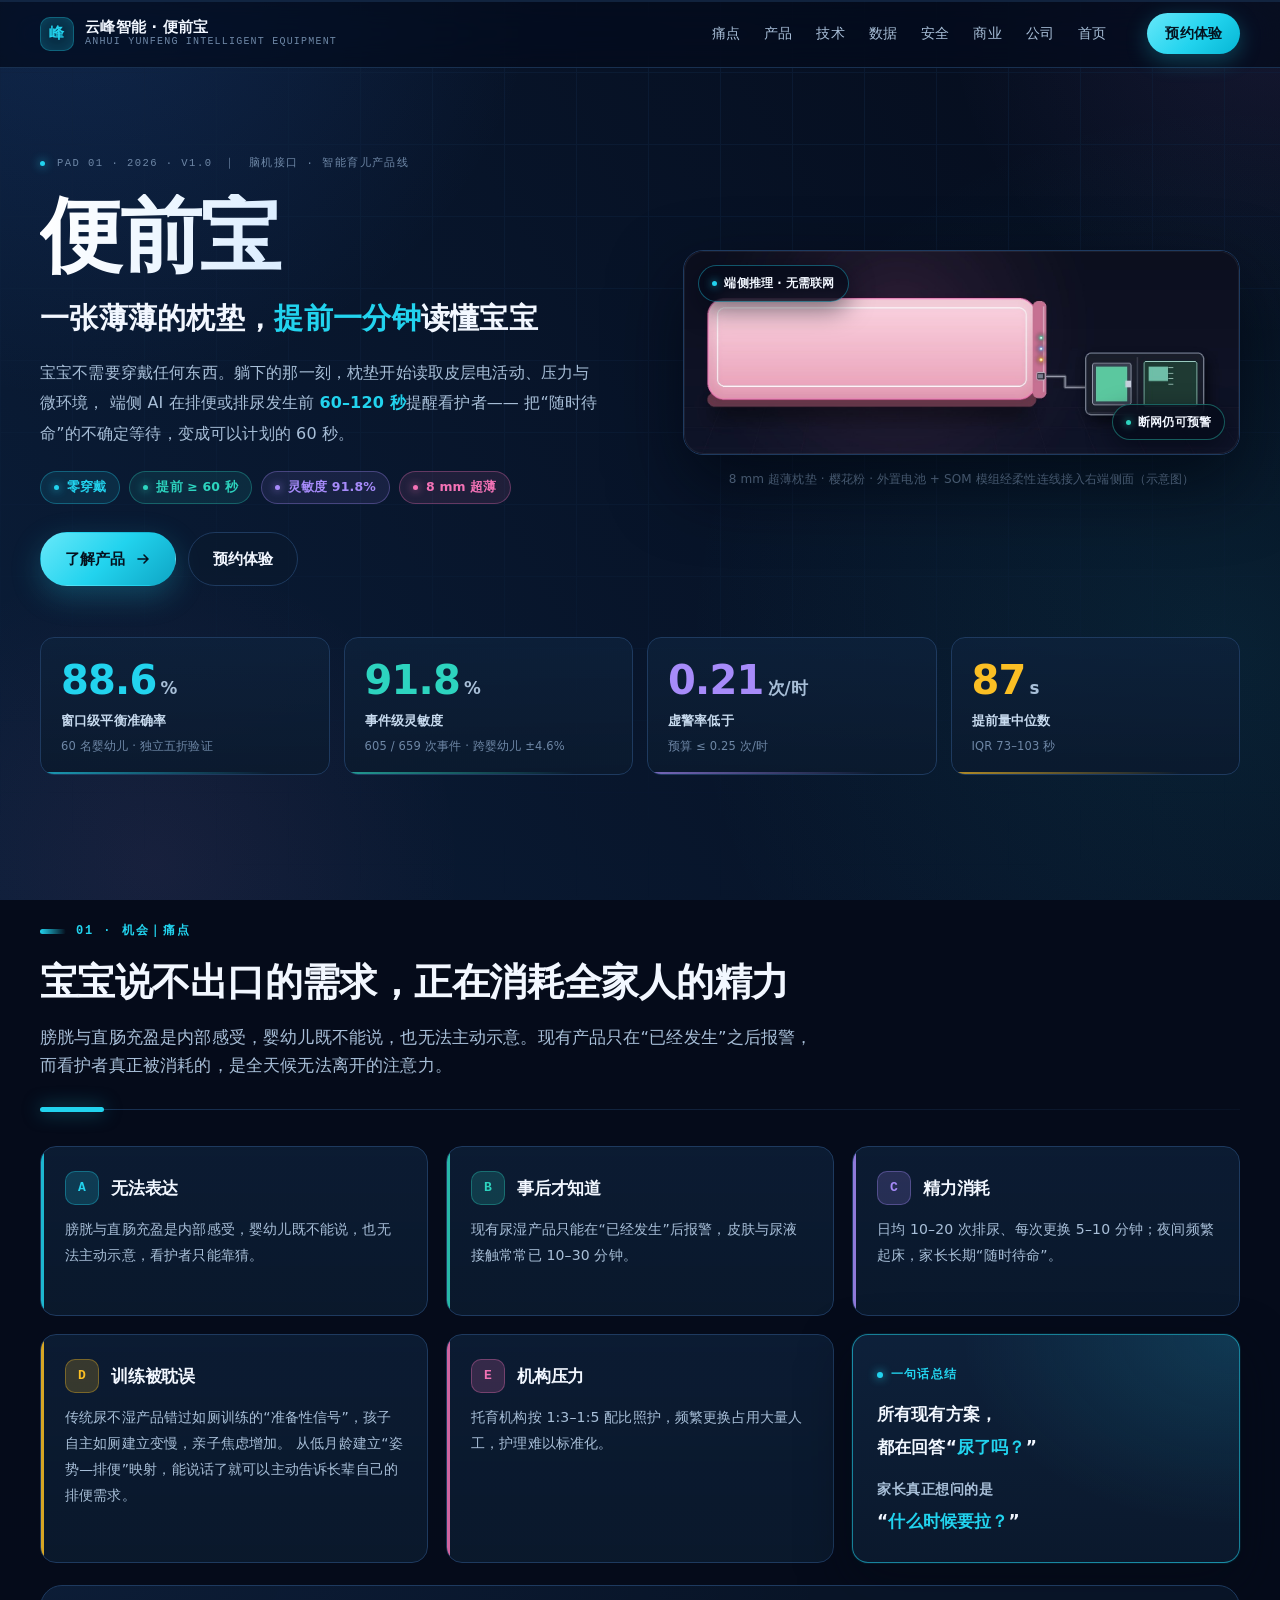
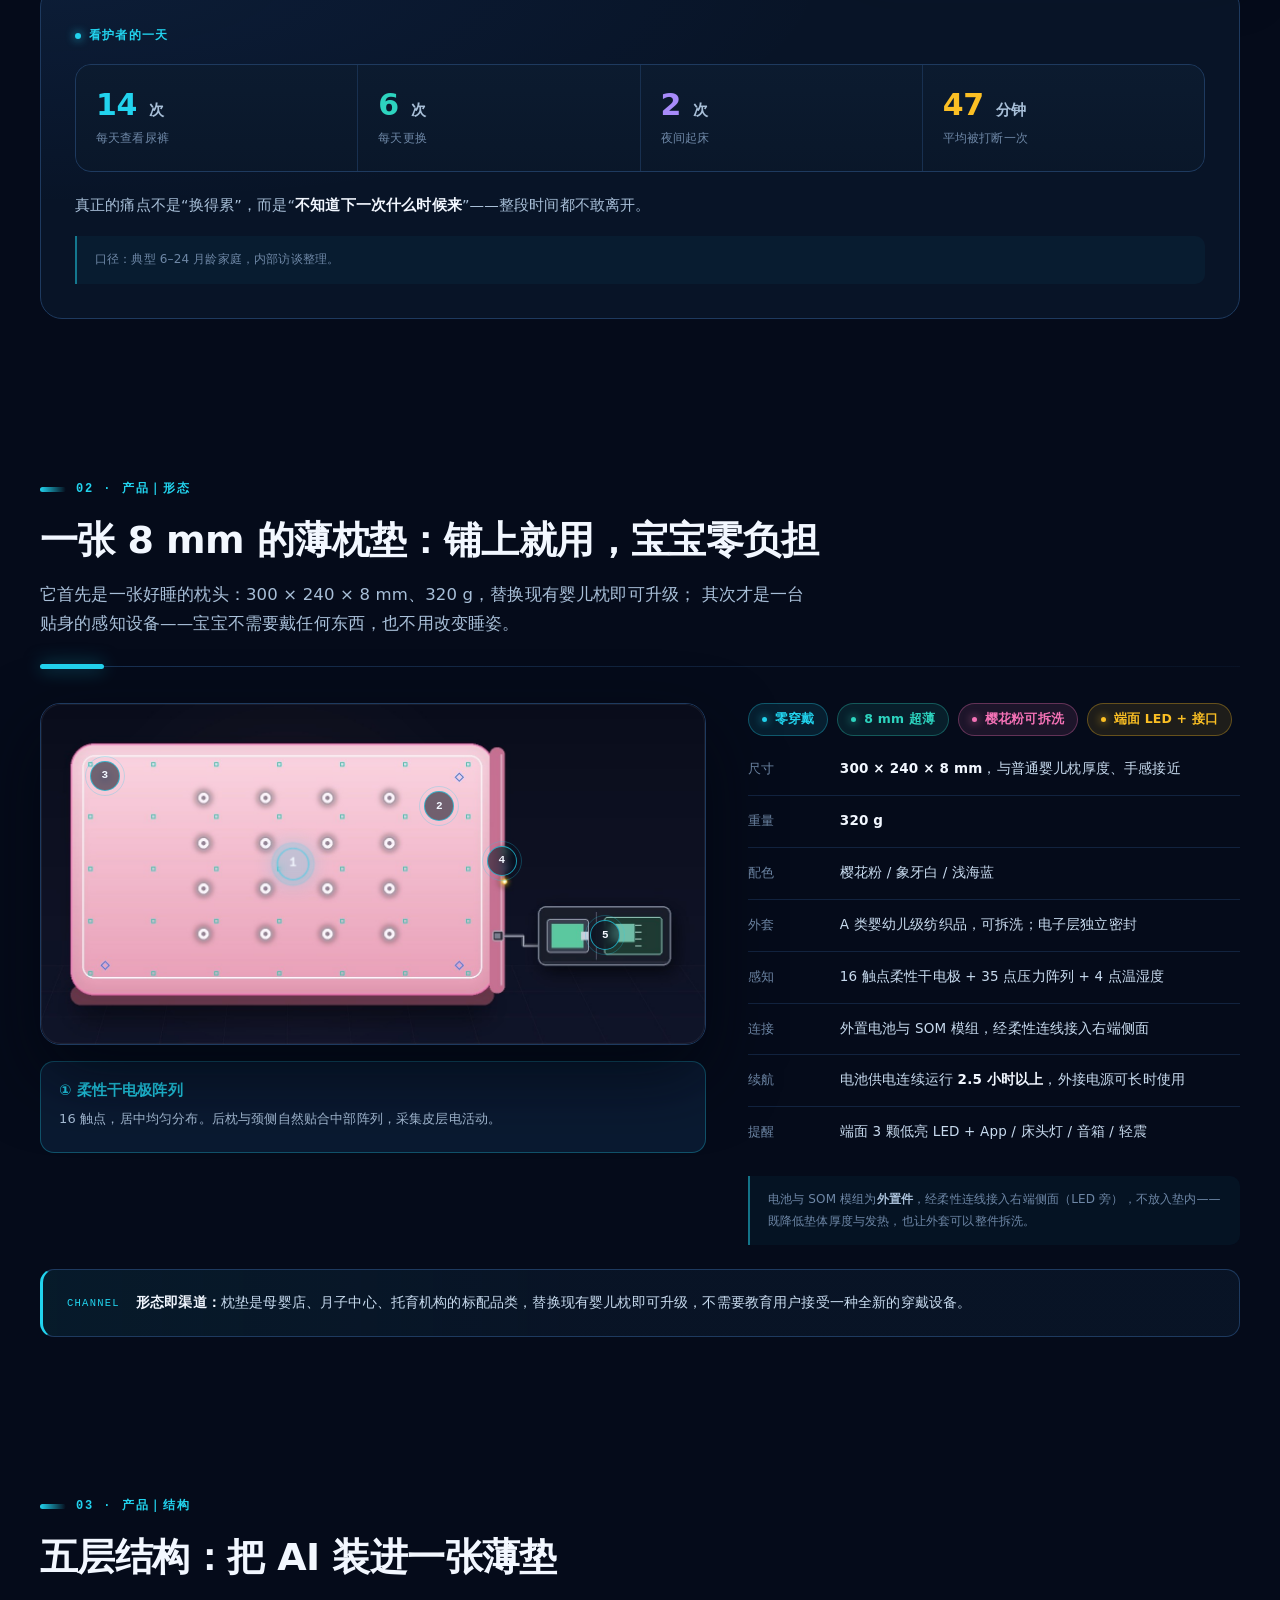
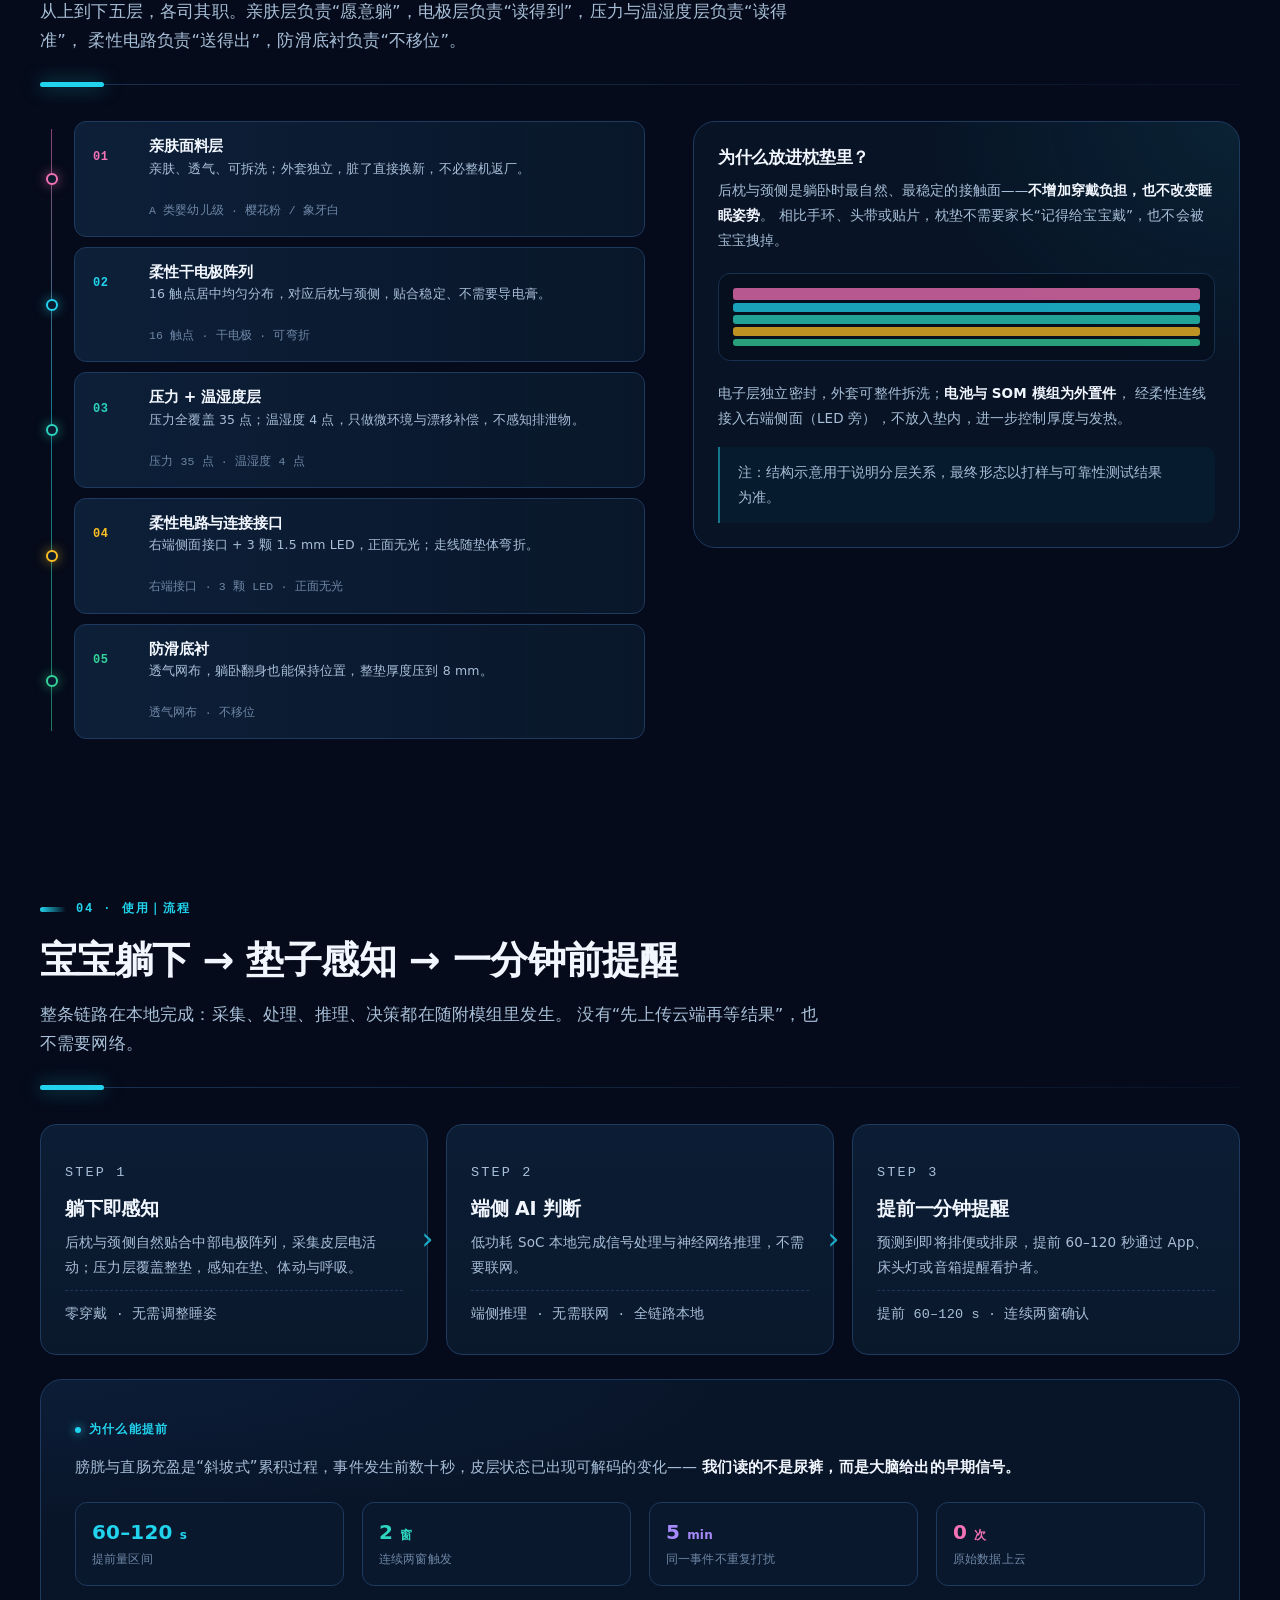
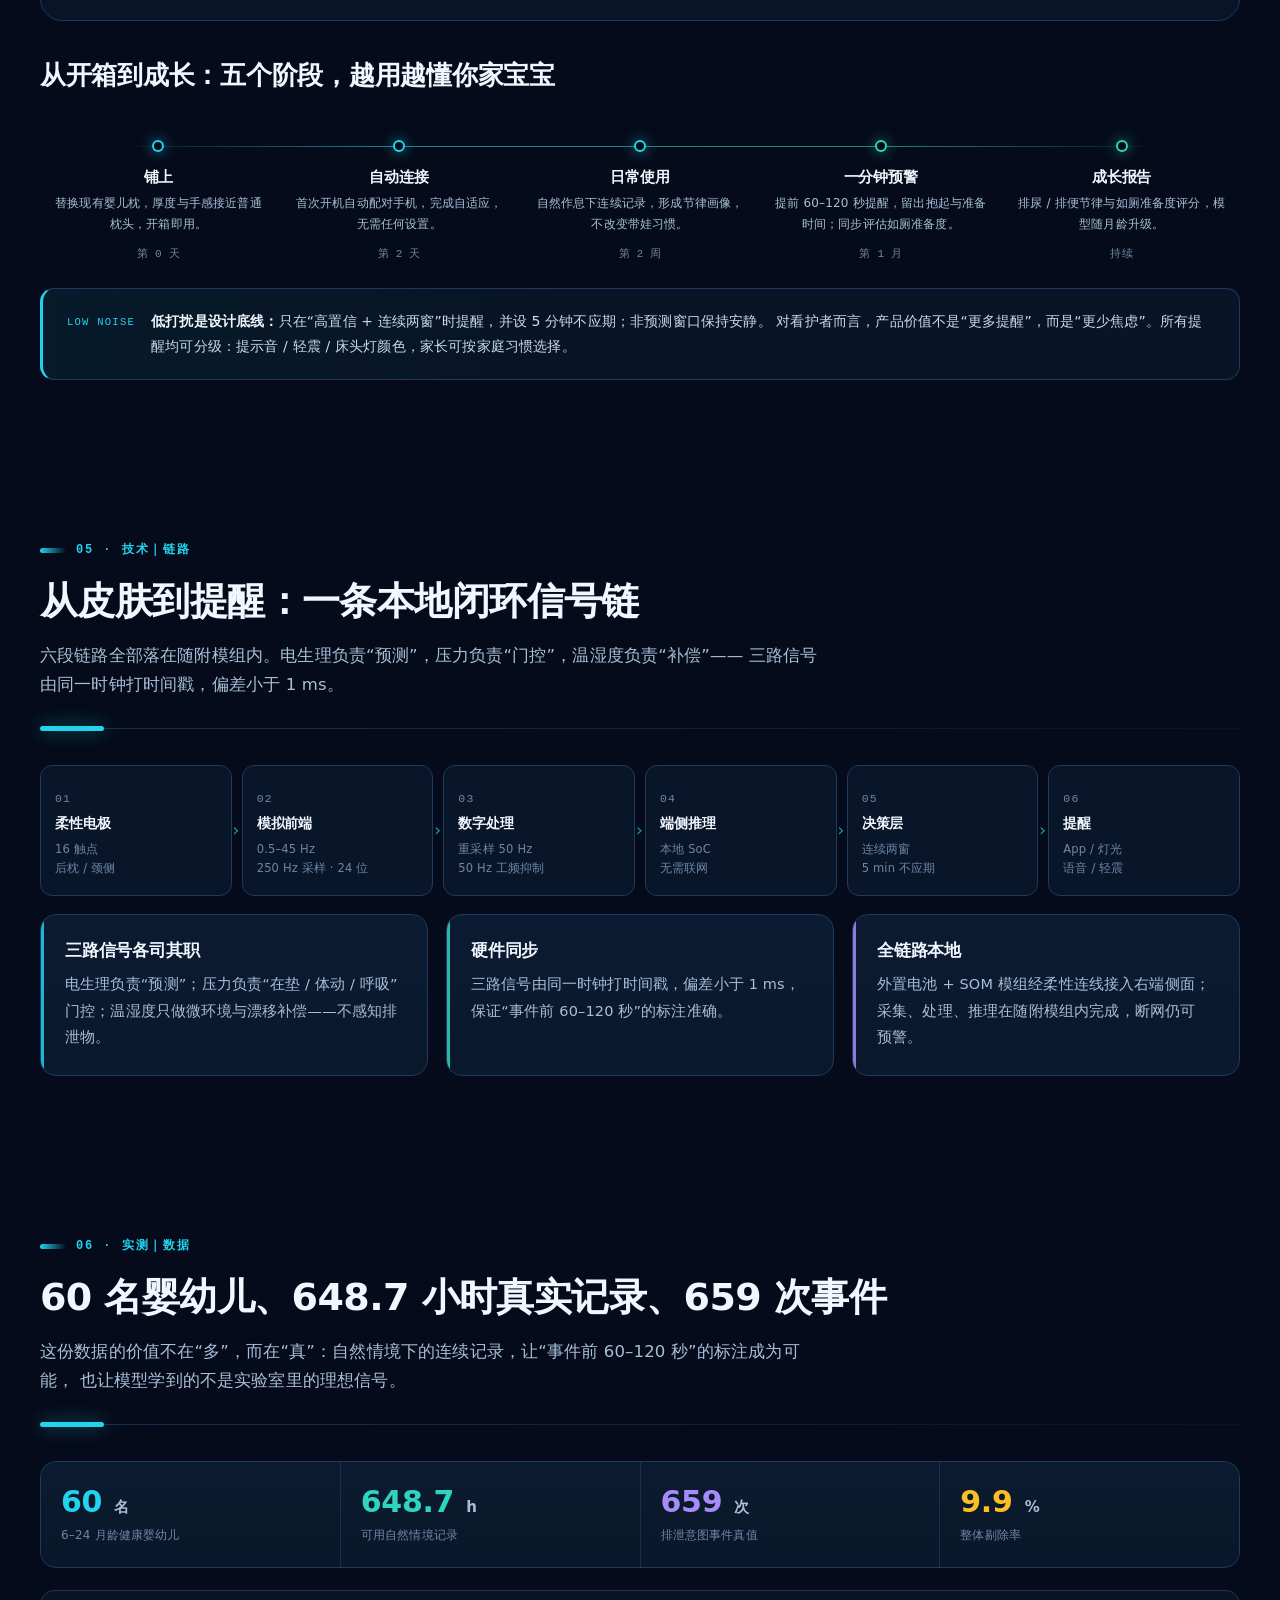
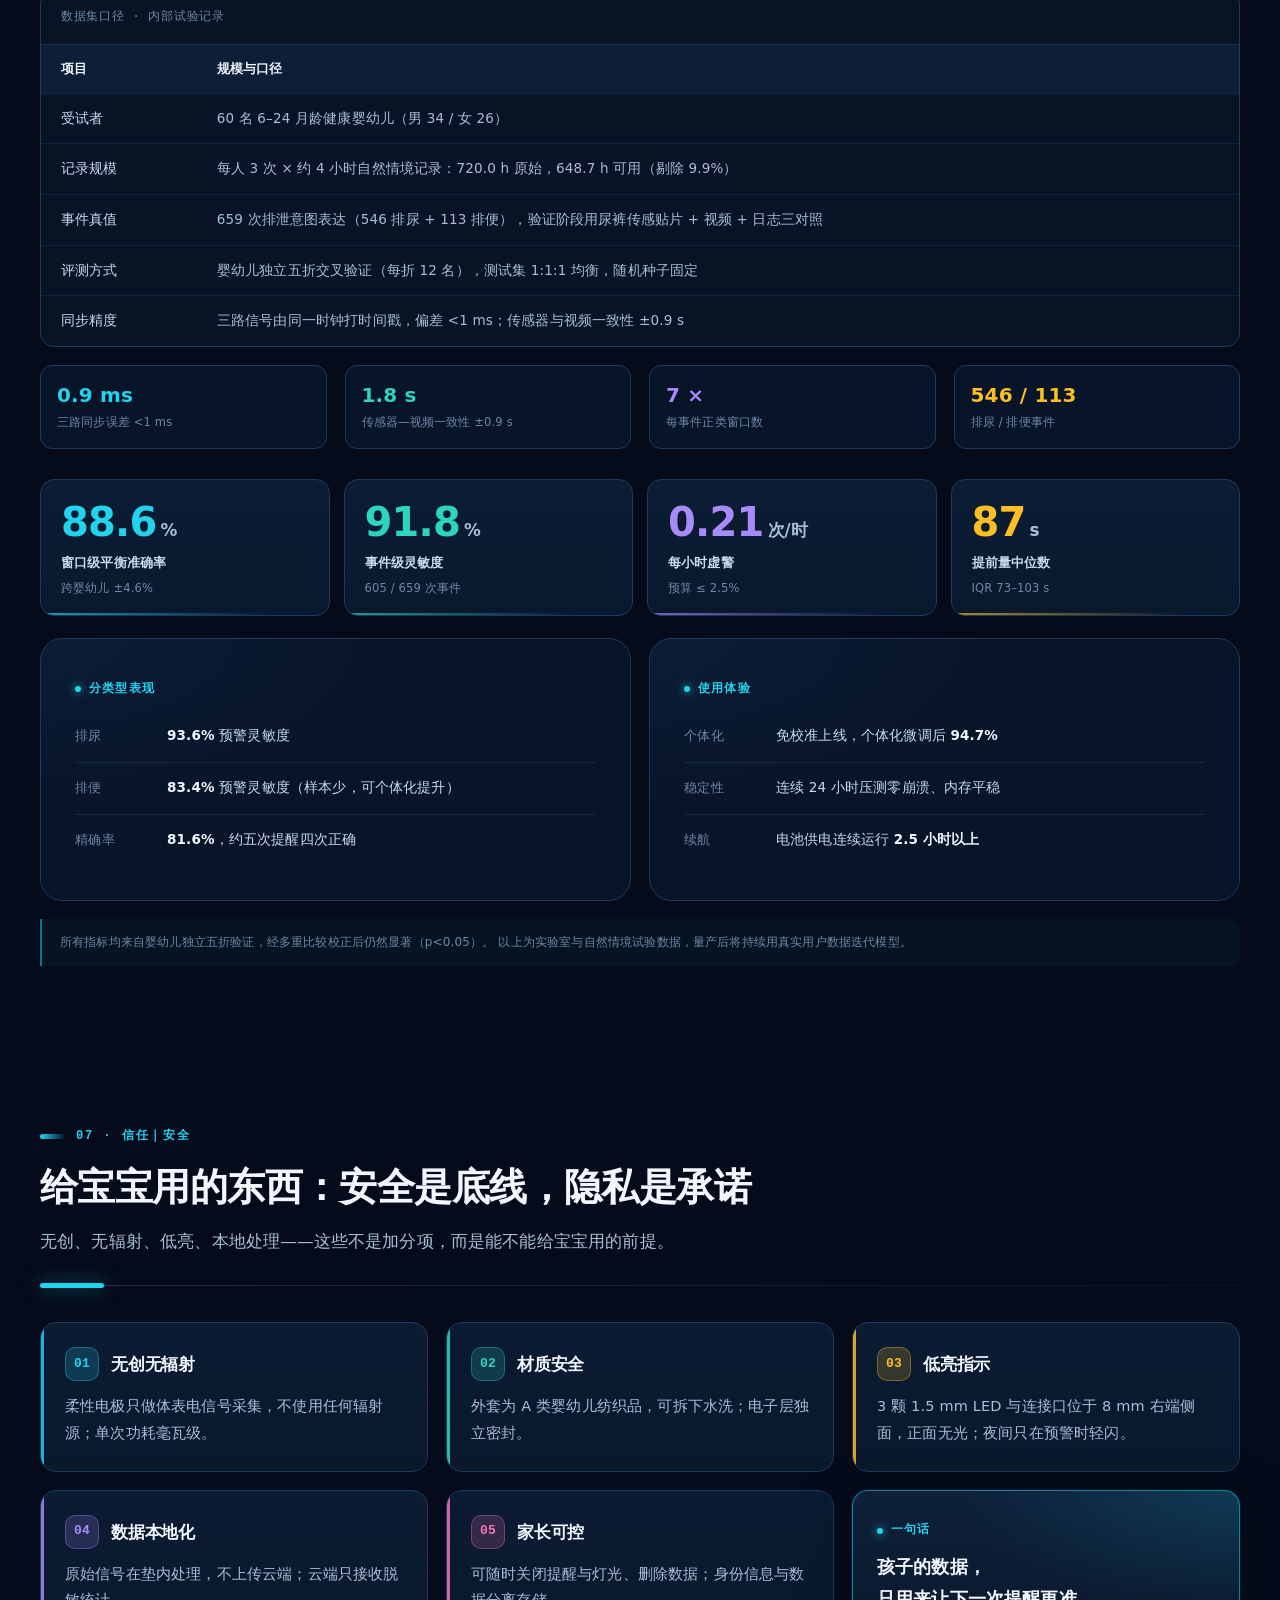
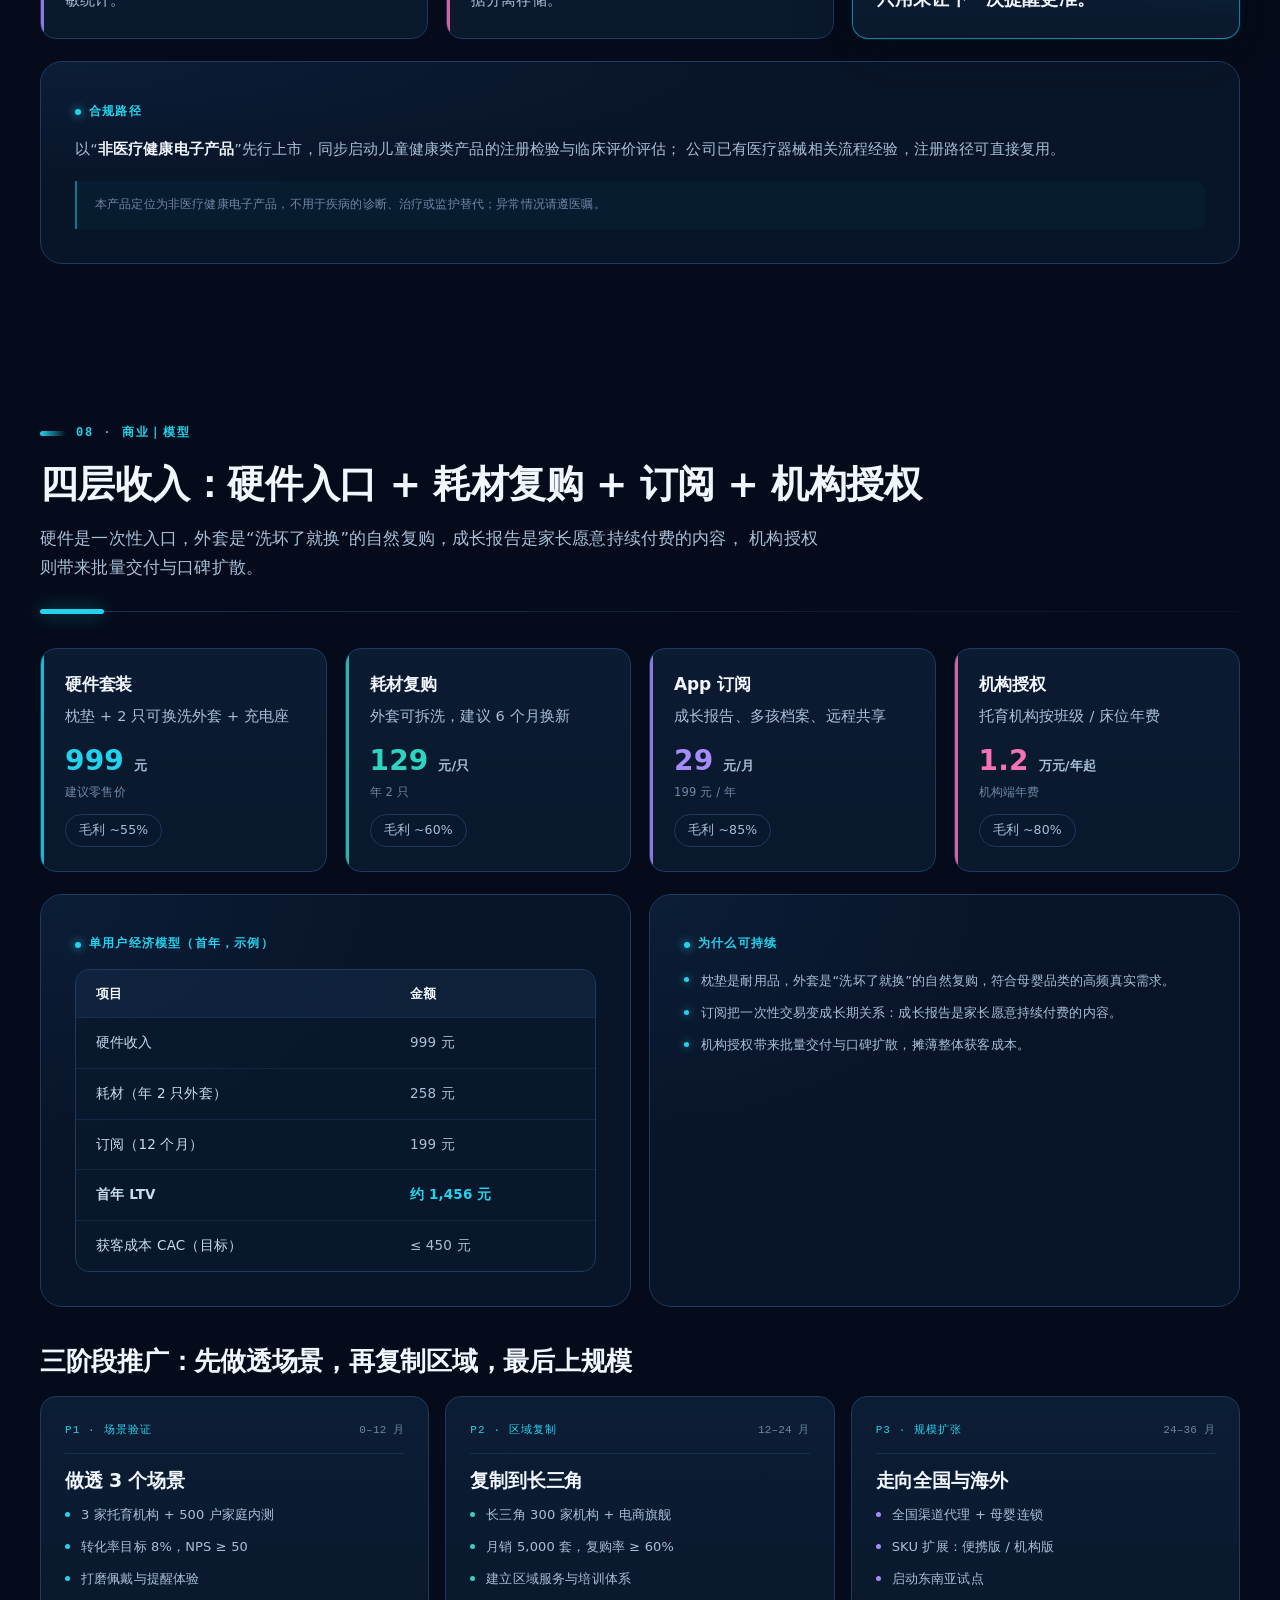
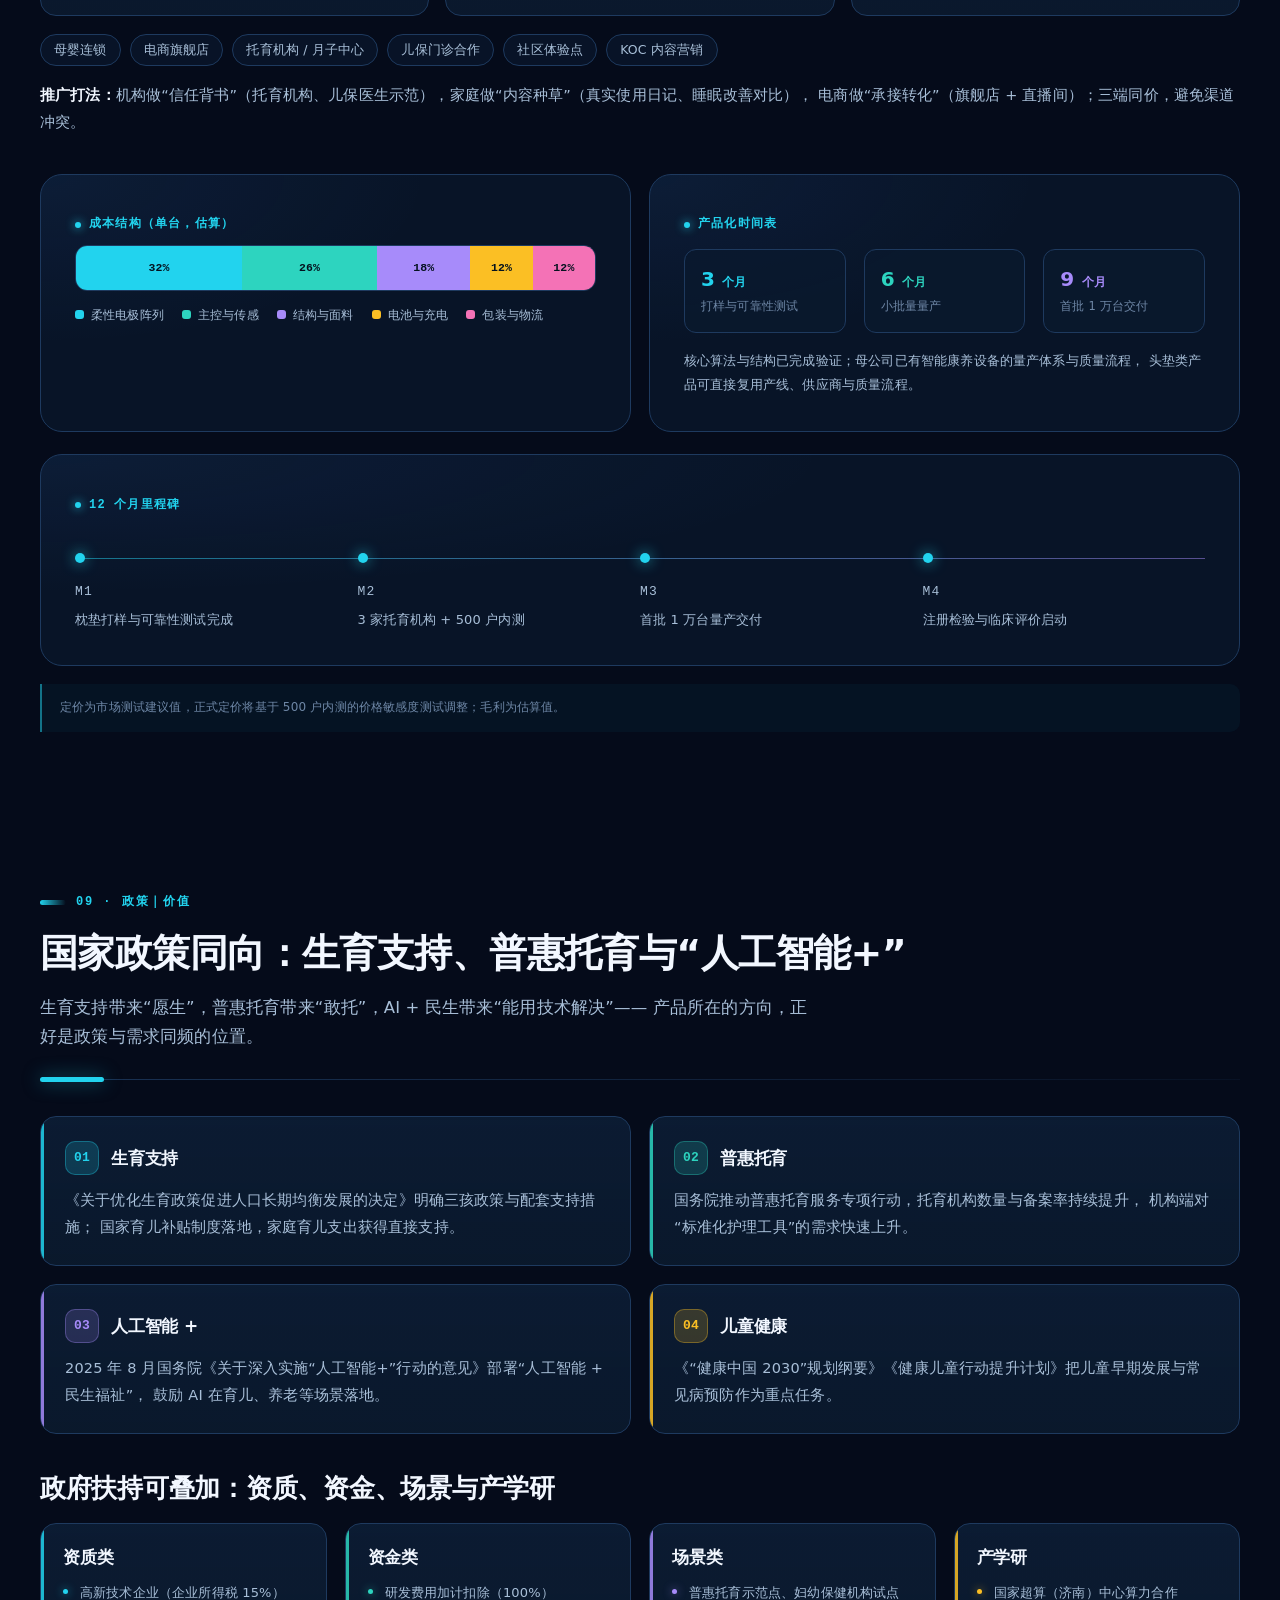
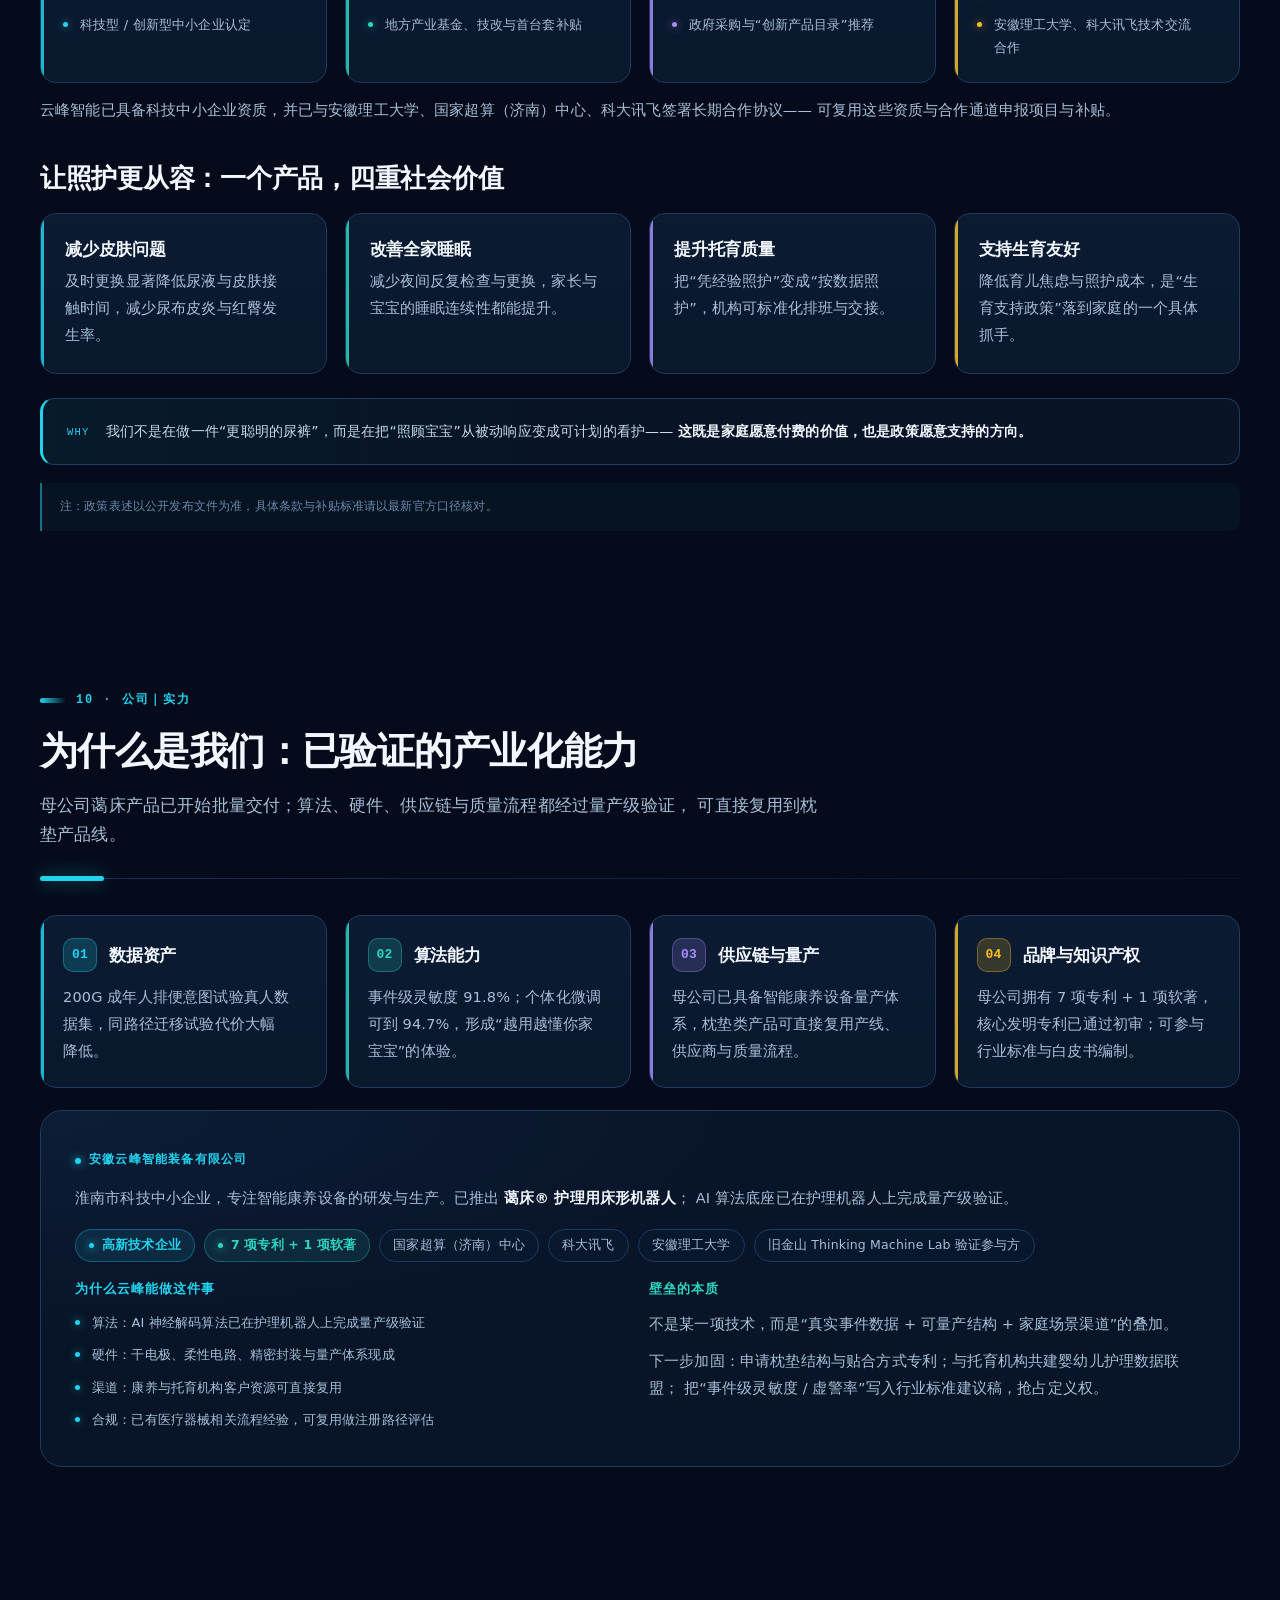
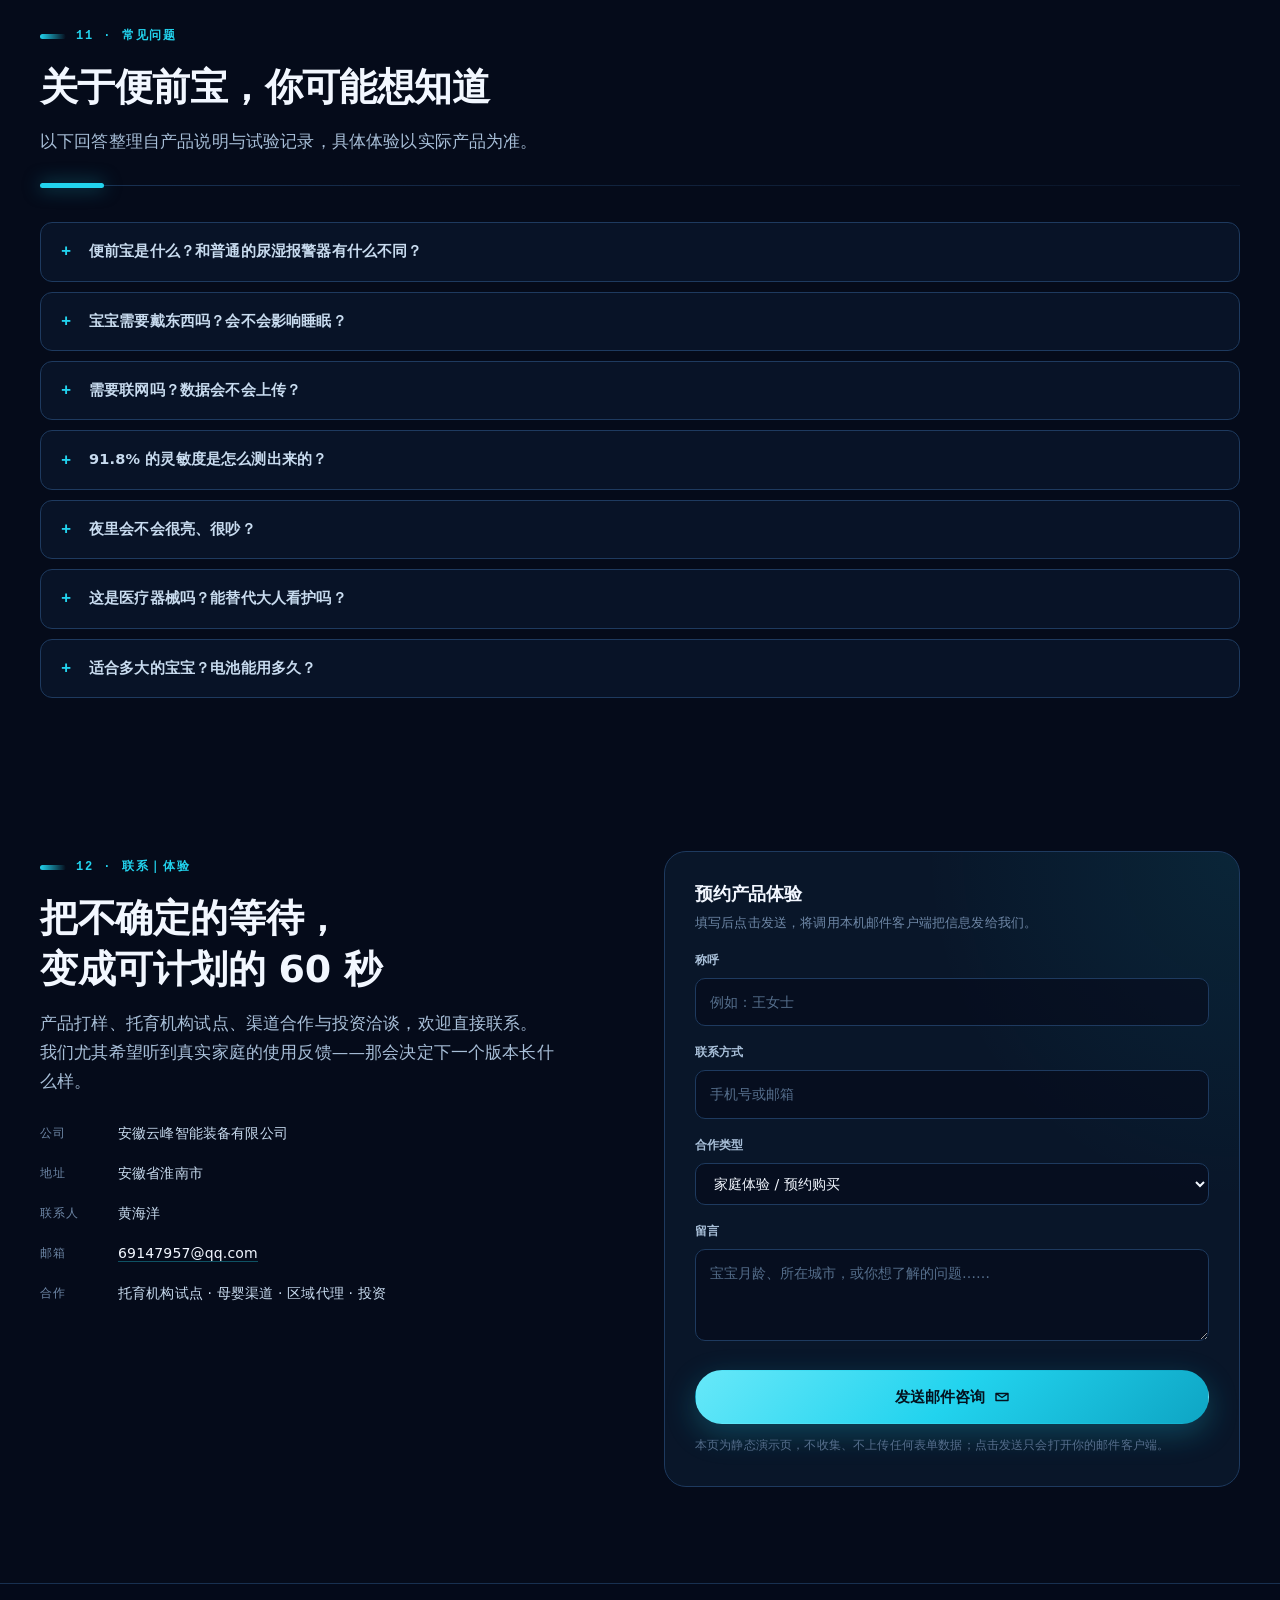
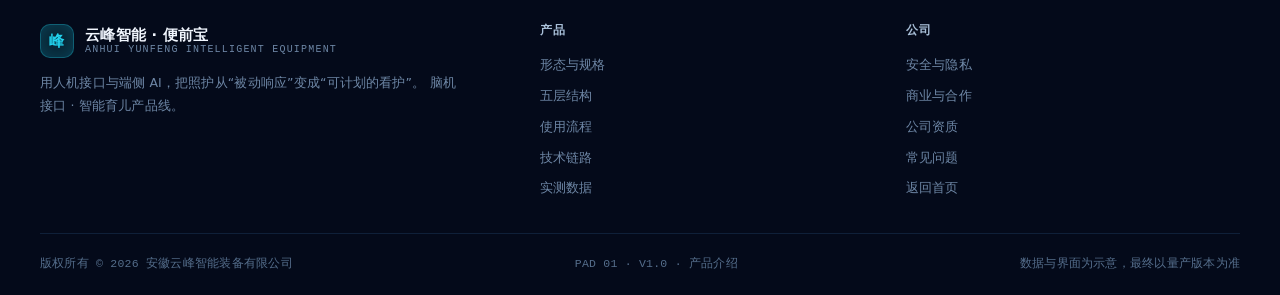
==== about.html @ 553faa2f "about.html修改L663数据" ====
<!DOCTYPE html>
<html lang="zh-CN">
<head>
    <meta charset="UTF-8">
    <meta name="viewport" content="width=device-width, initial-scale=1.0">
    <title>便前宝 · 8 mm 智能枕垫，提前一分钟读懂宝宝｜安徽云峰智能装备</title>
    <meta name="description" content="便前宝是安徽云峰智能装备有限公司推出的智能育儿产品：一张 8 mm 薄枕垫，以脑电、压力、温湿度三路感知与端侧 AI，在宝宝排便、排尿前 60–120 秒提醒看护者。">
    <meta name="theme-color" content="#050B1A">
    <link rel="stylesheet" href="about.css">
    <link rel="icon" href="data:image/svg+xml,%3Csvg xmlns='http://www.w3.org/2000/svg' viewBox='0 0 64 64'%3E%3Crect width='64' height='64' rx='16' fill='%230B1A2E'/%3E%3Crect x='11' y='23' width='38' height='18' rx='6' fill='%23F9C6DE' stroke='%23F472B6' stroke-width='2'/%3E%3Ccircle cx='48' cy='29' r='2.2' fill='%2322D3EE'/%3E%3Ccircle cx='48' cy='35' r='2.2' fill='%23FBBF24'/%3E%3C/svg%3E">
    <script>
        document.documentElement.classList.add("js");
        window.__aboutReady = false;
        window.setTimeout(function () {
            if (!window.__aboutReady) document.documentElement.classList.remove("js");
        }, 2500);
    </script>
</head>
<body>
    <a class="skip-link" href="#main">跳到主要内容</a>

    <div class="progress" aria-hidden="true"><div class="progress__bar" id="progressBar"></div></div>

    <header class="nav" id="siteNav">
        <div class="wrap nav__inner">
            <a class="brand" href="index.html" aria-label="安徽云峰智能装备有限公司 · 返回首页">
                <span class="brand__mark" aria-hidden="true">峰</span>
                <span class="brand__text">
                    <span class="brand__name">云峰智能 · 便前宝</span>
                    <span class="brand__sub">Anhui Yunfeng Intelligent Equipment</span>
                </span>
            </a>

            <button class="nav__toggle" id="navToggle" aria-label="展开导航菜单" aria-expanded="false" aria-controls="navLinks">
                <span aria-hidden="true"></span>
            </button>

            <ul class="nav__links" id="navLinks">
                <li><a href="#pain">痛点</a></li>
                <li><a href="#design">产品</a></li>
                <li><a href="#tech">技术</a></li>
                <li><a href="#data">数据</a></li>
                <li><a href="#safety">安全</a></li>
                <li><a href="#business">商业</a></li>
                <li><a href="#company">公司</a></li>
                <li><a href="index.html">首页</a></li>
            </ul>

            <a class="nav__cta" href="#contact">预约体验</a>
        </div>
    </header>

    <main id="main">
        <!-- ================= 首屏 ================= -->
        <section class="hero" id="overview">
            <div class="wrap hero__grid">
                <div class="hero__copy">
                    <p class="hero__meta">
                        <span class="dot" aria-hidden="true"></span>
                        PAD 01 · 2026 · V1.0
                        <span class="sep" aria-hidden="true">｜</span>
                        脑机接口 · 智能育儿产品线
                    </p>

                    <h1>便前宝</h1>
                    <p class="hero__title-sub">一张薄薄的枕垫，<span>提前一分钟</span>读懂宝宝</p>

                    <p class="hero__lead">
                        宝宝不需要穿戴任何东西。躺下的那一刻，枕垫开始读取皮层电活动、压力与微环境，
                        端侧 AI 在排便或排尿发生前 <strong>60–120 秒</strong>提醒看护者——
                        把“随时待命”的不确定等待，变成可以计划的 60 秒。
                    </p>

                    <div class="chips hero__chips">
                        <span class="chip" style="--accent: var(--cyan)">零穿戴</span>
                        <span class="chip" style="--accent: var(--teal)">提前 ≥ 60 秒</span>
                        <span class="chip" style="--accent: var(--violet)">灵敏度 91.8%</span>
                        <span class="chip" style="--accent: var(--pink)">8 mm 超薄</span>
                    </div>

                    <div class="hero__actions">
                        <a class="btn btn--primary" href="#design">
                            了解产品
                            <svg viewBox="0 0 16 16" fill="none" aria-hidden="true"><path d="M3 8h9M9 4l4 4-4 4" stroke="currentColor" stroke-width="1.6" stroke-linecap="round" stroke-linejoin="round"/></svg>
                        </a>
                        <a class="btn btn--ghost" href="#contact">预约体验</a>
                    </div>
                </div>

                <div class="hero__visual">
                    <div class="shot">
                        <img src="assets/pad-hero.jpg" width="1420" height="520"
                             alt="便前宝智能枕垫产品示意：樱花粉色的 8 mm 枕垫，右端侧面设有 LED 指示灯与接口，外置电池与 SOM 模组经柔性连线接入">
                        <span class="float-chip float-chip--a">端侧推理 · 无需联网</span>
                        <span class="float-chip float-chip--b">断网仍可预警</span>
                    </div>
                    <p class="shot__cap">8 mm 超薄枕垫 · 樱花粉 · 外置电池 + SOM 模组经柔性连线接入右端侧面（示意图）</p>
                </div>
            </div>

            <div class="wrap">
                <div class="kpis">
                    <div class="kpi" style="--accent: var(--cyan)">
                        <div class="kpi__value"><span data-count="88.6" data-decimals="1">88.6</span><small>%</small></div>
                        <div class="kpi__label">窗口级平衡准确率</div>
                        <div class="kpi__note">60 名婴幼儿 · 独立五折验证</div>
                    </div>
                    <div class="kpi" style="--accent: var(--teal)">
                        <div class="kpi__value"><span data-count="91.8" data-decimals="1">91.8</span><small>%</small></div>
                        <div class="kpi__label">事件级灵敏度</div>
                        <div class="kpi__note">605 / 659 次事件 · 跨婴幼儿 ±4.6%</div>
                    </div>
                    <div class="kpi" style="--accent: var(--violet)">
                        <div class="kpi__value"><span data-count="0.21" data-decimals="2">1.2%</span><small>次/时</small></div>
                        <div class="kpi__label">虚警率低于</div>
                        <div class="kpi__note">预算 ≤ 0.25 次/时</div>
                    </div>
                    <div class="kpi" style="--accent: var(--amber)">
                        <div class="kpi__value"><span data-count="87" data-decimals="0">87</span><small>s</small></div>
                        <div class="kpi__label">提前量中位数</div>
                        <div class="kpi__note">IQR 73–103 秒</div>
                    </div>
                </div>
            </div>
        </section>

        <!-- ================= 01 机会｜痛点 ================= -->
        <section class="section" id="pain">
            <div class="wrap">
                <div class="sec-head" data-reveal>
                    <p class="eyebrow">01 · 机会｜痛点</p>
                    <h2>宝宝说不出口的需求，正在消耗全家人的精力</h2>
                    <p class="sec-sub">
                        膀胱与直肠充盈是内部感受，婴幼儿既不能说，也无法主动示意。现有产品只在“已经发生”之后报警，
                        而看护者真正被消耗的，是全天候无法离开的注意力。
                    </p>
                </div>
                <div class="rule" aria-hidden="true"></div>

                <div class="grid grid--3">
                    <article class="card pain-card" style="--accent: var(--cyan)" data-reveal>
                        <div class="card__head">
                            <span class="card__icon" aria-hidden="true">A</span>
                            <h3 class="card__title">无法表达</h3>
                        </div>
                        <p class="card__text">膀胱与直肠充盈是内部感受，婴幼儿既不能说，也无法主动示意，看护者只能靠猜。</p>
                    </article>

                    <article class="card pain-card" style="--accent: var(--teal)" data-reveal>
                        <div class="card__head">
                            <span class="card__icon" aria-hidden="true">B</span>
                            <h3 class="card__title">事后才知道</h3>
                        </div>
                        <p class="card__text">现有尿湿产品只能在“已经发生”后报警，皮肤与尿液接触常常已 10–30 分钟。</p>
                    </article>

                    <article class="card pain-card" style="--accent: var(--violet)" data-reveal>
                        <div class="card__head">
                            <span class="card__icon" aria-hidden="true">C</span>
                            <h3 class="card__title">精力消耗</h3>
                        </div>
                        <p class="card__text">日均 10–20 次排尿、每次更换 5–10 分钟；夜间频繁起床，家长长期“随时待命”。</p>
                    </article>

                    <article class="card pain-card" style="--accent: var(--amber)" data-reveal>
                        <div class="card__head">
                            <span class="card__icon" aria-hidden="true">D</span>
                            <h3 class="card__title">训练被耽误</h3>
                        </div>
                        <p class="card__text">
                            传统尿不湿产品错过如厕训练的“准备性信号”，孩子自主如厕建立变慢，亲子焦虑增加。
                            从低月龄建立“姿势—排便”映射，能说话了就可以主动告诉长辈自己的排便需求。
                        </p>
                    </article>

                    <article class="card pain-card" style="--accent: var(--pink)" data-reveal>
                        <div class="card__head">
                            <span class="card__icon" aria-hidden="true">E</span>
                            <h3 class="card__title">机构压力</h3>
                        </div>
                        <p class="card__text">托育机构按 1:3–1:5 配比照护，频繁更换占用大量人工，护理难以标准化。</p>
                    </article>

                    <article class="card card--accent pain-card" data-reveal>
                        <p class="panel__label" style="margin-bottom: 12px">一句话总结</p>
                        <p class="quote" style="font-size: 17px; line-height: 1.95">
                            所有现有方案，<br>都在回答“<em>尿了吗？</em>”<br>
                            <span style="display: inline-block; margin-top: 12px; color: var(--muted); font-size: 14px; letter-spacing: .04em">家长真正想问的是</span><br>
                            “<em>什么时候要拉？</em>”
                        </p>
                    </article>
                </div>

                <div class="panel" style="margin-top: 22px" data-reveal>
                    <div class="panel__label">看护者的一天</div>
                    <div class="stat-band" style="margin-top: 16px">
                        <div class="stat">
                            <div class="stat__num" style="--accent: var(--cyan)">14 <small>次</small></div>
                            <div class="stat__label">每天查看尿裤</div>
                        </div>
                        <div class="stat">
                            <div class="stat__num" style="--accent: var(--teal)">6 <small>次</small></div>
                            <div class="stat__label">每天更换</div>
                        </div>
                        <div class="stat">
                            <div class="stat__num" style="--accent: var(--violet)">2 <small>次</small></div>
                            <div class="stat__label">夜间起床</div>
                        </div>
                        <div class="stat">
                            <div class="stat__num" style="--accent: var(--amber)">47 <small>分钟</small></div>
                            <div class="stat__label">平均被打断一次</div>
                        </div>
                    </div>
                    <p class="card__text" style="margin-top: 20px">
                        真正的痛点不是“换得累”，而是“<span class="hl">不知道下一次什么时候来</span>”——整段时间都不敢离开。
                    </p>
                    <p class="note">口径：典型 6–24 月龄家庭，内部访谈整理。</p>
                </div>
            </div>
        </section>

        <!-- ================= 02 产品｜形态 ================= -->
        <section class="section" id="design">
            <div class="wrap">
                <div class="sec-head" data-reveal>
                    <p class="eyebrow">02 · 产品｜形态</p>
                    <h2>一张 8 mm 的薄枕垫：铺上就用，宝宝零负担</h2>
                    <p class="sec-sub">
                        它首先是一张好睡的枕头：300 × 240 × 8 mm、320 g，替换现有婴儿枕即可升级；
                        其次才是一台贴身的感知设备——宝宝不需要戴任何东西，也不用改变睡姿。
                    </p>
                </div>
                <div class="rule" aria-hidden="true"></div>

                <div class="product-grid">
                    <div data-reveal>
                        <div class="shot hotspot-map">
                            <img src="assets/pad-top.jpg" width="1350" height="690"
                                 alt="便前宝枕垫俯视示意：中央为 16 触点柔性干电极阵列，四周分布压力阵列与温湿度传感点，右端为 LED 与外置模组接口">

                            <button class="hotspot" type="button" data-hs="0" aria-pressed="true"
                                    style="left: 38%; top: 47%" aria-label="查看 1 号：柔性干电极阵列">1</button>
                            <button class="hotspot" type="button" data-hs="1" aria-pressed="false"
                                    style="left: 60%; top: 30%" aria-label="查看 2 号：压力阵列">2</button>
                            <button class="hotspot" type="button" data-hs="2" aria-pressed="false"
                                    style="left: 9.6%; top: 21%" aria-label="查看 3 号：温湿度传感点">3</button>
                            <button class="hotspot" type="button" data-hs="3" aria-pressed="false"
                                    style="left: 69.4%; top: 46%" aria-label="查看 4 号：LED 与连接口">4</button>
                            <button class="hotspot" type="button" data-hs="4" aria-pressed="false"
                                    style="left: 85%; top: 68%" aria-label="查看 5 号：外置电池与 SOM 模组">5</button>
                        </div>

                        <div class="hs-detail" aria-live="polite">
                            <p class="hs-detail__title" id="hsTitle">① 柔性干电极阵列</p>
                            <p class="hs-detail__text" id="hsText">16 触点，居中均匀分布。后枕与颈侧自然贴合中部阵列，采集皮层电活动。</p>
                        </div>
                    </div>

                    <div data-reveal>
                        <div class="chips" style="margin-bottom: 8px">
                            <span class="chip" style="--accent: var(--cyan)">零穿戴</span>
                            <span class="chip" style="--accent: var(--teal)">8 mm 超薄</span>
                            <span class="chip" style="--accent: var(--pink)">樱花粉可拆洗</span>
                            <span class="chip" style="--accent: var(--amber)">端面 LED + 接口</span>
                        </div>

                        <ul class="spec-list">
                            <li><span class="k">尺寸</span><span class="v"><b>300 × 240 × 8 mm</b>，与普通婴儿枕厚度、手感接近</span></li>
                            <li><span class="k">重量</span><span class="v"><b>320 g</b></span></li>
                            <li><span class="k">配色</span><span class="v">樱花粉 / 象牙白 / 浅海蓝</span></li>
                            <li><span class="k">外套</span><span class="v">A 类婴幼儿级纺织品，可拆洗；电子层独立密封</span></li>
                            <li><span class="k">感知</span><span class="v">16 触点柔性干电极 + 35 点压力阵列 + 4 点温湿度</span></li>
                            <li><span class="k">连接</span><span class="v">外置电池与 SOM 模组，经柔性连线接入右端侧面</span></li>
                            <li><span class="k">续航</span><span class="v">电池供电连续运行 <b>2.5 小时以上</b>，外接电源可长时使用</span></li>
                            <li><span class="k">提醒</span><span class="v">端面 3 颗低亮 LED + App / 床头灯 / 音箱 / 轻震</span></li>
                        </ul>

                        <p class="note">
                            电池与 SOM 模组为<b>外置件</b>，经柔性连线接入右端侧面（LED 旁），不放入垫内——
                            既降低垫体厚度与发热，也让外套可以整件拆洗。
                        </p>
                    </div>
                </div>

                <div class="band" data-reveal>
                    <span class="band__k">CHANNEL</span>
                    <p><strong>形态即渠道：</strong>枕垫是母婴店、月子中心、托育机构的标配品类，替换现有婴儿枕即可升级，不需要教育用户接受一种全新的穿戴设备。</p>
                </div>
            </div>
        </section>

        <!-- ================= 03 产品｜结构 ================= -->
        <section class="section" id="structure">
            <div class="wrap">
                <div class="sec-head" data-reveal>
                    <p class="eyebrow">03 · 产品｜结构</p>
                    <h2>五层结构：把 AI 装进一张薄垫</h2>
                    <p class="sec-sub">
                        从上到下五层，各司其职。亲肤层负责“愿意躺”，电极层负责“读得到”，压力与温湿度层负责“读得准”，
                        柔性电路负责“送得出”，防滑底衬负责“不移位”。
                    </p>
                </div>
                <div class="rule" aria-hidden="true"></div>

                <div class="layers-wrap">
                    <div class="layer-stack">
                        <article class="layer" style="--accent: var(--pink)" data-reveal>
                            <span class="layer__num">01</span>
                            <div>
                                <h3 class="layer__name">亲肤面料层</h3>
                                <p class="layer__desc">亲肤、透气、可拆洗；外套独立，脏了直接换新，不必整机返厂。</p>
                            </div>
                            <span class="layer__tag">A 类婴幼儿级 · 樱花粉 / 象牙白</span>
                        </article>

                        <article class="layer" style="--accent: var(--cyan)" data-reveal>
                            <span class="layer__num">02</span>
                            <div>
                                <h3 class="layer__name">柔性干电极阵列</h3>
                                <p class="layer__desc">16 触点居中均匀分布，对应后枕与颈侧，贴合稳定、不需要导电膏。</p>
                            </div>
                            <span class="layer__tag">16 触点 · 干电极 · 可弯折</span>
                        </article>

                        <article class="layer" style="--accent: var(--teal)" data-reveal>
                            <span class="layer__num">03</span>
                            <div>
                                <h3 class="layer__name">压力 + 温湿度层</h3>
                                <p class="layer__desc">压力全覆盖 35 点；温湿度 4 点，只做微环境与漂移补偿，不感知排泄物。</p>
                            </div>
                            <span class="layer__tag">压力 35 点 · 温湿度 4 点</span>
                        </article>

                        <article class="layer" style="--accent: var(--amber)" data-reveal>
                            <span class="layer__num">04</span>
                            <div>
                                <h3 class="layer__name">柔性电路与连接接口</h3>
                                <p class="layer__desc">右端侧面接口 + 3 颗 1.5 mm LED，正面无光；走线随垫体弯折。</p>
                            </div>
                            <span class="layer__tag">右端接口 · 3 颗 LED · 正面无光</span>
                        </article>

                        <article class="layer" style="--accent: var(--green)" data-reveal>
                            <span class="layer__num">05</span>
                            <div>
                                <h3 class="layer__name">防滑底衬</h3>
                                <p class="layer__desc">透气网布，躺卧翻身也能保持位置，整垫厚度压到 8 mm。</p>
                            </div>
                            <span class="layer__tag">透气网布 · 不移位</span>
                        </article>
                    </div>

                    <aside class="layer-side" data-reveal>
                        <h3>为什么放进枕垫里？</h3>
                        <p>
                            后枕与颈侧是躺卧时最自然、最稳定的接触面——<span class="hl">不增加穿戴负担，也不改变睡眠姿势</span>。
                            相比手环、头带或贴片，枕垫不需要家长“记得给宝宝戴”，也不会被宝宝拽掉。
                        </p>

                        <div class="cross-section" aria-hidden="true">
                            <i style="--accent: var(--pink)"></i>
                            <i style="--accent: var(--cyan)"></i>
                            <i style="--accent: var(--teal)"></i>
                            <i style="--accent: var(--amber)"></i>
                            <i style="--accent: var(--green)"></i>
                        </div>

                        <p>
                            电子层独立密封，外套可整件拆洗；<span class="hl">电池与 SOM 模组为外置件</span>，
                            经柔性连线接入右端侧面（LED 旁），不放入垫内，进一步控制厚度与发热。
                        </p>
                        <p class="note" style="margin-top: 16px">
                            注：结构示意用于说明分层关系，最终形态以打样与可靠性测试结果为准。
                        </p>
                    </aside>
                </div>
            </div>
        </section>

        <!-- ================= 04 使用｜流程 ================= -->
        <section class="section" id="workflow">
            <div class="wrap">
                <div class="sec-head" data-reveal>
                    <p class="eyebrow">04 · 使用｜流程</p>
                    <h2><span class="nowrap">宝宝躺下 →</span> <span class="nowrap">垫子感知 →</span> <span class="nowrap">一分钟前提醒</span></h2>
                    <p class="sec-sub">
                        整条链路在本地完成：采集、处理、推理、决策都在随附模组里发生。
                        没有“先上传云端再等结果”，也不需要网络。
                    </p>
                </div>
                <div class="rule" aria-hidden="true"></div>

                <div class="flow">
                    <article class="flow-step" data-reveal>
                        <p class="flow-step__label">STEP 1</p>
                        <h3>躺下即感知</h3>
                        <p>后枕与颈侧自然贴合中部电极阵列，采集皮层电活动；压力层覆盖整垫，感知在垫、体动与呼吸。</p>
                        <p class="flow-step__foot">零穿戴 · 无需调整睡姿</p>
                    </article>

                    <article class="flow-step" data-reveal>
                        <p class="flow-step__label">STEP 2</p>
                        <h3>端侧 AI 判断</h3>
                        <p>低功耗 SoC 本地完成信号处理与神经网络推理，不需要联网。</p>
                        <p class="flow-step__foot">端侧推理 · 无需联网 · 全链路本地</p>
                    </article>

                    <article class="flow-step" data-reveal>
                        <p class="flow-step__label">STEP 3</p>
                        <h3>提前一分钟提醒</h3>
                        <p>预测到即将排便或排尿，提前 60–120 秒通过 App、床头灯或音箱提醒看护者。</p>
                        <p class="flow-step__foot">提前 60–120 s · 连续两窗确认</p>
                    </article>
                </div>

                <div class="panel" style="margin-top: 24px" data-reveal>
                    <div class="panel__label">为什么能提前</div>
                    <p class="card__text" style="margin-top: 12px; font-size: 15px">
                        膀胱与直肠充盈是“斜坡式”累积过程，事件发生前数十秒，皮层状态已出现可解码的变化——
                        <span class="hl">我们读的不是尿裤，而是大脑给出的早期信号。</span>
                    </p>

                    <div class="grid grid--4 grid--mini" style="margin-top: 20px">
                        <div class="mini" style="--accent: var(--cyan)">
                            <div class="mini__v">60–120 <span style="font-size: 12px">s</span></div>
                            <div class="mini__k">提前量区间</div>
                        </div>
                        <div class="mini" style="--accent: var(--teal)">
                            <div class="mini__v">2 <span style="font-size: 12px">窗</span></div>
                            <div class="mini__k">连续两窗触发</div>
                        </div>
                        <div class="mini" style="--accent: var(--violet)">
                            <div class="mini__v">5 <span style="font-size: 12px">min</span></div>
                            <div class="mini__k">同一事件不重复打扰</div>
                        </div>
                        <div class="mini" style="--accent: var(--pink)">
                            <div class="mini__v">0 <span style="font-size: 12px">次</span></div>
                            <div class="mini__k">原始数据上云</div>
                        </div>
                    </div>
                </div>

                <div style="margin-top: 38px" data-reveal>
                    <h3 style="font-size: clamp(20px, 2.2vw, 26px)">从开箱到成长：五个阶段，越用越懂你家宝宝</h3>
                    <div class="loop">
                        <div class="loop-item">
                            <div class="loop-dot" aria-hidden="true"></div>
                            <h4>铺上</h4>
                            <p>替换现有婴儿枕，厚度与手感接近普通枕头，开箱即用。</p>
                            <p class="t">第 0 天</p>
                        </div>
                        <div class="loop-item">
                            <div class="loop-dot" aria-hidden="true"></div>
                            <h4>自动连接</h4>
                            <p>首次开机自动配对手机，完成自适应，无需任何设置。</p>
                            <p class="t">第 2 天</p>
                        </div>
                        <div class="loop-item">
                            <div class="loop-dot" aria-hidden="true"></div>
                            <h4>日常使用</h4>
                            <p>自然作息下连续记录，形成节律画像，不改变带娃习惯。</p>
                            <p class="t">第 2 周</p>
                        </div>
                        <div class="loop-item">
                            <div class="loop-dot" aria-hidden="true"></div>
                            <h4>一分钟预警</h4>
                            <p>提前 60–120 秒提醒，留出抱起与准备时间；同步评估如厕准备度。</p>
                            <p class="t">第 1 月</p>
                        </div>
                        <div class="loop-item">
                            <div class="loop-dot" aria-hidden="true"></div>
                            <h4>成长报告</h4>
                            <p>排尿 / 排便节律与如厕准备度评分，模型随月龄升级。</p>
                            <p class="t">持续</p>
                        </div>
                    </div>
                </div>

                <div class="band" data-reveal>
                    <span class="band__k">LOW&nbsp;NOISE</span>
                    <p>
                        <strong>低打扰是设计底线：</strong>只在“高置信 + 连续两窗”时提醒，并设 5 分钟不应期；非预测窗口保持安静。
                        对看护者而言，产品价值不是“更多提醒”，而是“更少焦虑”。所有提醒均可分级：提示音 / 轻震 / 床头灯颜色，家长可按家庭习惯选择。
                    </p>
                </div>
            </div>
        </section>

        <!-- ================= 05 技术｜链路 ================= -->
        <section class="section" id="tech">
            <div class="wrap">
                <div class="sec-head" data-reveal>
                    <p class="eyebrow">05 · 技术｜链路</p>
                    <h2>从皮肤到提醒：<span class="nowrap">一条本地闭环信号链</span></h2>
                    <p class="sec-sub">
                        六段链路全部落在随附模组内。电生理负责“预测”，压力负责“门控”，温湿度负责“补偿”——
                        三路信号由同一时钟打时间戳，偏差小于 1 ms。
                    </p>
                </div>
                <div class="rule" aria-hidden="true"></div>

                <div class="chain">
                    <div class="chain-node" data-reveal>
                        <p class="chain-node__i">01</p>
                        <h4>柔性电极</h4>
                        <p>16 触点
后枕 / 颈侧</p>
                    </div>
                    <div class="chain-node" data-reveal>
                        <p class="chain-node__i">02</p>
                        <h4>模拟前端</h4>
                        <p>0.5–45 Hz
250 Hz 采样 · 24 位</p>
                    </div>
                    <div class="chain-node" data-reveal>
                        <p class="chain-node__i">03</p>
                        <h4>数字处理</h4>
                        <p>重采样 50 Hz
50 Hz 工频抑制</p>
                    </div>
                    <div class="chain-node" data-reveal>
                        <p class="chain-node__i">04</p>
                        <h4>端侧推理</h4>
                        <p>本地 SoC
无需联网</p>
                    </div>
                    <div class="chain-node" data-reveal>
                        <p class="chain-node__i">05</p>
                        <h4>决策层</h4>
                        <p>连续两窗
5 min 不应期</p>
                    </div>
                    <div class="chain-node" data-reveal>
                        <p class="chain-node__i">06</p>
                        <h4>提醒</h4>
                        <p>App / 灯光
语音 / 轻震</p>
                    </div>
                </div>

                <div class="grid grid--3" style="margin-top: 18px">
                    <article class="card" style="--accent: var(--cyan)" data-reveal>
                        <h3 class="card__title">三路信号各司其职</h3>
                        <p class="card__text" style="margin-top: 10px">
                            电生理负责“预测”；压力负责“在垫 / 体动 / 呼吸”门控；温湿度只做微环境与漂移补偿——不感知排泄物。
                        </p>
                    </article>
                    <article class="card" style="--accent: var(--teal)" data-reveal>
                        <h3 class="card__title">硬件同步</h3>
                        <p class="card__text" style="margin-top: 10px">
                            三路信号由同一时钟打时间戳，偏差小于 1 ms，保证“事件前 60–120 秒”的标注准确。
                        </p>
                    </article>
                    <article class="card" style="--accent: var(--violet)" data-reveal>
                        <h3 class="card__title">全链路本地</h3>
                        <p class="card__text" style="margin-top: 10px">
                            外置电池 + SOM 模组经柔性连线接入右端侧面；采集、处理、推理在随附模组内完成，断网仍可预警。
                        </p>
                    </article>
                </div>

            </div>
        </section>

        <!-- ================= 06 实测｜数据 ================= -->
        <section class="section" id="data">
            <div class="wrap">
                <div class="sec-head" data-reveal>
                    <p class="eyebrow">06 · 实测｜数据</p>
                    <h2><span class="nowrap">60 名婴幼儿</span>、<span class="nowrap">648.7 小时</span><span class="nowrap">真实记录</span>、<span class="nowrap">659 次事件</span></h2>
                    <p class="sec-sub">
                        这份数据的价值不在“多”，而在“真”：自然情境下的连续记录，让“事件前 60–120 秒”的标注成为可能，
                        也让模型学到的不是实验室里的理想信号。
                    </p>
                </div>
                <div class="rule" aria-hidden="true"></div>

                <div class="stat-band" data-reveal>
                    <div class="stat">
                        <div class="stat__num" style="--accent: var(--cyan)">60 <small>名</small></div>
                        <div class="stat__label">6–24 月龄健康婴幼儿</div>
                    </div>
                    <div class="stat">
                        <div class="stat__num" style="--accent: var(--teal)">648.7 <small>h</small></div>
                        <div class="stat__label">可用自然情境记录</div>
                    </div>
                    <div class="stat">
                        <div class="stat__num" style="--accent: var(--violet)">659 <small>次</small></div>
                        <div class="stat__label">排泄意图事件真值</div>
                    </div>
                    <div class="stat">
                        <div class="stat__num" style="--accent: var(--amber)">9.9 <small>%</small></div>
                        <div class="stat__label">整体剔除率</div>
                    </div>
                </div>

                <div class="table-wrap" style="margin-top: 22px" data-reveal>
                    <div class="table-scroll">
                        <table>
                            <caption>数据集口径 · 内部试验记录</caption>
                            <thead>
                                <tr><th scope="col">项目</th><th scope="col">规模与口径</th></tr>
                            </thead>
                            <tbody>
                                <tr>
                                    <td>受试者</td>
                                    <td>60 名 6–24 月龄健康婴幼儿（男 34 / 女 26）</td>
                                </tr>
                                <tr>
                                    <td>记录规模</td>
                                    <td>每人 3 次 × 约 4 小时自然情境记录：720.0 h 原始，648.7 h 可用（剔除 9.9%）</td>
                                </tr>
                                <tr>
                                    <td>事件真值</td>
                                    <td>659 次排泄意图表达（546 排尿 + 113 排便），验证阶段用尿裤传感贴片 + 视频 + 日志三对照</td>
                                </tr>
                                <tr>
                                    <td>评测方式</td>
                                    <td>婴幼儿独立五折交叉验证（每折 12 名），测试集 1:1:1 均衡，随机种子固定</td>
                                </tr>
                                <tr>
                                    <td>同步精度</td>
                                    <td>三路信号由同一时钟打时间戳，偏差 &lt;1 ms；传感器与视频一致性 ±0.9 s</td>
                                </tr>
                            </tbody>
                        </table>
                    </div>
                </div>

                <div class="grid grid--4 grid--mini" style="margin-top: 18px">
                    <div class="mini" style="--accent: var(--cyan)">
                        <div class="mini__v">0.9 ms</div>
                        <div class="mini__k">三路同步误差 &lt;1 ms</div>
                    </div>
                    <div class="mini" style="--accent: var(--teal)">
                        <div class="mini__v">1.8 s</div>
                        <div class="mini__k">传感器—视频一致性 ±0.9 s</div>
                    </div>
                    <div class="mini" style="--accent: var(--violet)">
                        <div class="mini__v">7 ×</div>
                        <div class="mini__k">每事件正类窗口数</div>
                    </div>
                    <div class="mini" style="--accent: var(--amber)">
                        <div class="mini__v">546 / 113</div>
                        <div class="mini__k">排尿 / 排便事件</div>
                    </div>
                </div>

                <div class="kpis" style="margin-top: 30px">
                    <div class="kpi" style="--accent: var(--cyan)">
                        <div class="kpi__value"><span data-count="88.6" data-decimals="1">88.6</span><small>%</small></div>
                        <div class="kpi__label">窗口级平衡准确率</div>
                        <div class="kpi__note">跨婴幼儿 ±4.6%</div>
                    </div>
                    <div class="kpi" style="--accent: var(--teal)">
                        <div class="kpi__value"><span data-count="91.8" data-decimals="1">91.8</span><small>%</small></div>
                        <div class="kpi__label">事件级灵敏度</div>
                        <div class="kpi__note">605 / 659 次事件</div>
                    </div>
                    <div class="kpi" style="--accent: var(--violet)">
                        <div class="kpi__value"><span data-count="0.21" data-decimals="2">0.21</span><small>次/时</small></div>
                        <div class="kpi__label">每小时虚警</div>
                        <div class="kpi__note">预算 ≤ 2.5%</div>
                    </div>
                    <div class="kpi" style="--accent: var(--amber)">
                        <div class="kpi__value"><span data-count="87" data-decimals="0">87</span><small>s</small></div>
                        <div class="kpi__label">提前量中位数</div>
                        <div class="kpi__note">IQR 73–103 s</div>
                    </div>
                </div>

                <div class="grid grid--2" style="margin-top: 22px">
                    <div class="panel" data-reveal>
                        <div class="panel__label">分类型表现</div>
                        <ul class="spec-list" style="margin-top: 10px">
                            <li><span class="k">排尿</span><span class="v"><b>93.6%</b> 预警灵敏度</span></li>
                            <li><span class="k">排便</span><span class="v"><b>83.4%</b> 预警灵敏度（样本少，可个体化提升）</span></li>
                            <li><span class="k">精确率</span><span class="v"><b>81.6%</b>，约五次提醒四次正确</span></li>
                        </ul>
                    </div>
                    <div class="panel" data-reveal>
                        <div class="panel__label">使用体验</div>
                        <ul class="spec-list" style="margin-top: 10px">
                            <li><span class="k">个体化</span><span class="v">免校准上线，个体化微调后 <b>94.7%</b></span></li>
                            <li><span class="k">稳定性</span><span class="v">连续 24 小时压测零崩溃、内存平稳</span></li>
                            <li><span class="k">续航</span><span class="v">电池供电连续运行 <b>2.5 小时以上</b></span></li>
                        </ul>
                    </div>
                </div>

                <p class="note">
                    所有指标均来自婴幼儿独立五折验证，经多重比较校正后仍然显著（p&lt;0.05）。
                    以上为实验室与自然情境试验数据，量产后将持续用真实用户数据迭代模型。
                </p>
            </div>
        </section>

        <!-- ================= 07 信任｜安全 ================= -->
        <section class="section" id="safety">
            <div class="wrap">
                <div class="sec-head" data-reveal>
                    <p class="eyebrow">07 · 信任｜安全</p>
                    <h2>给宝宝用的东西：安全是底线，隐私是承诺</h2>
                    <p class="sec-sub">
                        无创、无辐射、低亮、本地处理——这些不是加分项，而是能不能给宝宝用的前提。
                    </p>
                </div>
                <div class="rule" aria-hidden="true"></div>

                <div class="grid grid--3">
                    <article class="card" style="--accent: var(--cyan)" data-reveal>
                        <div class="card__head">
                            <span class="card__icon" aria-hidden="true">01</span>
                            <h3 class="card__title">无创无辐射</h3>
                        </div>
                        <p class="card__text">柔性电极只做体表电信号采集，不使用任何辐射源；单次功耗毫瓦级。</p>
                    </article>

                    <article class="card" style="--accent: var(--teal)" data-reveal>
                        <div class="card__head">
                            <span class="card__icon" aria-hidden="true">02</span>
                            <h3 class="card__title">材质安全</h3>
                        </div>
                        <p class="card__text">外套为 A 类婴幼儿纺织品，可拆下水洗；电子层独立密封。</p>
                    </article>

                    <article class="card" style="--accent: var(--amber)" data-reveal>
                        <div class="card__head">
                            <span class="card__icon" aria-hidden="true">03</span>
                            <h3 class="card__title">低亮指示</h3>
                        </div>
                        <p class="card__text">3 颗 1.5 mm LED 与连接口位于 8 mm 右端侧面，正面无光；夜间只在预警时轻闪。</p>
                    </article>

                    <article class="card" style="--accent: var(--violet)" data-reveal>
                        <div class="card__head">
                            <span class="card__icon" aria-hidden="true">04</span>
                            <h3 class="card__title">数据本地化</h3>
                        </div>
                        <p class="card__text">原始信号在垫内处理，不上传云端；云端只接收脱敏统计。</p>
                    </article>

                    <article class="card" style="--accent: var(--pink)" data-reveal>
                        <div class="card__head">
                            <span class="card__icon" aria-hidden="true">05</span>
                            <h3 class="card__title">家长可控</h3>
                        </div>
                        <p class="card__text">可随时关闭提醒与灯光、删除数据；身份信息与数据分离存储。</p>
                    </article>

                    <article class="card card--accent" data-reveal>
                        <p class="panel__label" style="margin-bottom: 10px">一句话</p>
                        <p class="quote" style="font-size: 18px">
                            孩子的数据，<br>只用来让下一次提醒更准。
                        </p>
                    </article>
                </div>

                <div class="panel" style="margin-top: 22px" data-reveal>
                    <div class="panel__label">合规路径</div>
                    <p class="card__text" style="margin-top: 12px">
                        以“<span class="hl">非医疗健康电子产品</span>”先行上市，同步启动儿童健康类产品的注册检验与临床评价评估；
                        公司已有医疗器械相关流程经验，注册路径可直接复用。
                    </p>
                    <p class="note">
                        本产品定位为非医疗健康电子产品，不用于疾病的诊断、治疗或监护替代；异常情况请遵医嘱。
                    </p>
                </div>
            </div>
        </section>

        <!-- ================= 08 商业｜模型 ================= -->
        <section class="section" id="business">
            <div class="wrap">
                <div class="sec-head" data-reveal>
                    <p class="eyebrow">08 · 商业｜模型</p>
                    <h2>四层收入：<span class="nowrap">硬件入口 +</span> <span class="nowrap">耗材复购 +</span> <span class="nowrap">订阅 +</span> <span class="nowrap">机构授权</span></h2>
                    <p class="sec-sub">
                        硬件是一次性入口，外套是“洗坏了就换”的自然复购，成长报告是家长愿意持续付费的内容，
                        机构授权则带来批量交付与口碑扩散。
                    </p>
                </div>
                <div class="rule" aria-hidden="true"></div>

                <div class="grid grid--4">
                    <article class="card" style="--accent: var(--cyan)" data-reveal>
                        <h3 class="card__title">硬件套装</h3>
                        <p class="card__text" style="margin-top: 8px">枕垫 + 2 只可换洗外套 + 充电座</p>
                        <p class="mini__v" style="margin-top: 14px">999 <span style="font-size: 13px; color: var(--muted)">元</span></p>
                        <p class="mini__k">建议零售价</p>
                        <span class="chip chip--plain" style="margin-top: 12px">毛利 ~55%</span>
                    </article>

                    <article class="card" style="--accent: var(--teal)" data-reveal>
                        <h3 class="card__title">耗材复购</h3>
                        <p class="card__text" style="margin-top: 8px">外套可拆洗，建议 6 个月换新</p>
                        <p class="mini__v" style="margin-top: 14px">129 <span style="font-size: 13px; color: var(--muted)">元/只</span></p>
                        <p class="mini__k">年 2 只</p>
                        <span class="chip chip--plain" style="margin-top: 12px">毛利 ~60%</span>
                    </article>

                    <article class="card" style="--accent: var(--violet)" data-reveal>
                        <h3 class="card__title">App 订阅</h3>
                        <p class="card__text" style="margin-top: 8px">成长报告、多孩档案、远程共享</p>
                        <p class="mini__v" style="margin-top: 14px">29 <span style="font-size: 13px; color: var(--muted)">元/月</span></p>
                        <p class="mini__k">199 元 / 年</p>
                        <span class="chip chip--plain" style="margin-top: 12px">毛利 ~85%</span>
                    </article>

                    <article class="card" style="--accent: var(--pink)" data-reveal>
                        <h3 class="card__title">机构授权</h3>
                        <p class="card__text" style="margin-top: 8px">托育机构按班级 / 床位年费</p>
                        <p class="mini__v" style="margin-top: 14px">1.2 <span style="font-size: 13px; color: var(--muted)">万元/年起</span></p>
                        <p class="mini__k">机构端年费</p>
                        <span class="chip chip--plain" style="margin-top: 12px">毛利 ~80%</span>
                    </article>
                </div>

                <div class="grid grid--2" style="margin-top: 22px">
                    <div class="panel" data-reveal>
                        <div class="panel__label">单用户经济模型（首年，示例）</div>
                        <div class="table-wrap" style="margin-top: 12px">
                            <div class="table-scroll">
                                <table style="min-width: 0">
                                    <thead><tr><th scope="col">项目</th><th scope="col">金额</th></tr></thead>
                                    <tbody>
                                        <tr><td>硬件收入</td><td>999 元</td></tr>
                                        <tr><td>耗材（年 2 只外套）</td><td>258 元</td></tr>
                                        <tr><td>订阅（12 个月）</td><td>199 元</td></tr>
                                        <tr><td><strong>首年 LTV</strong></td><td><strong style="color: var(--cyan)">约 1,456 元</strong></td></tr>
                                        <tr><td>获客成本 CAC（目标）</td><td>≤ 450 元</td></tr>
                                    </tbody>
                                </table>
                            </div>
                        </div>
                    </div>

                    <div class="panel" data-reveal>
                        <div class="panel__label">为什么可持续</div>
                        <ul class="ticks" style="margin-top: 12px">
                            <li>枕垫是耐用品，外套是“洗坏了就换”的自然复购，符合母婴品类的高频真实需求。</li>
                            <li>订阅把一次性交易变成长期关系：成长报告是家长愿意持续付费的内容。</li>
                            <li>机构授权带来批量交付与口碑扩散，摊薄整体获客成本。</li>
                        </ul>
                    </div>
                </div>

                <div style="margin-top: 38px" data-reveal>
                    <h3 style="font-size: clamp(20px, 2.2vw, 26px)">三阶段推广：先做透场景，再复制区域，最后上规模</h3>
                    <div class="roadmap" style="margin-top: 18px">
                        <article class="phase" style="--accent: var(--cyan)">
                            <div class="phase__h">
                                <span class="phase__p">P1 · 场景验证</span>
                                <span class="phase__t">0–12 月</span>
                            </div>
                            <h3>做透 3 个场景</h3>
                            <ul>
                                <li>3 家托育机构 + 500 户家庭内测</li>
                                <li>转化率目标 8%，NPS ≥ 50</li>
                                <li>打磨佩戴与提醒体验</li>
                            </ul>
                        </article>

                        <article class="phase" style="--accent: var(--teal)">
                            <div class="phase__h">
                                <span class="phase__p">P2 · 区域复制</span>
                                <span class="phase__t">12–24 月</span>
                            </div>
                            <h3>复制到长三角</h3>
                            <ul>
                                <li>长三角 300 家机构 + 电商旗舰</li>
                                <li>月销 5,000 套，复购率 ≥ 60%</li>
                                <li>建立区域服务与培训体系</li>
                            </ul>
                        </article>

                        <article class="phase" style="--accent: var(--violet)">
                            <div class="phase__h">
                                <span class="phase__p">P3 · 规模扩张</span>
                                <span class="phase__t">24–36 月</span>
                            </div>
                            <h3>走向全国与海外</h3>
                            <ul>
                                <li>全国渠道代理 + 母婴连锁</li>
                                <li>SKU 扩展：便携版 / 机构版</li>
                                <li>启动东南亚试点</li>
                            </ul>
                        </article>
                    </div>

                    <div class="chips" style="margin-top: 18px">
                        <span class="chip chip--plain">母婴连锁</span>
                        <span class="chip chip--plain">电商旗舰店</span>
                        <span class="chip chip--plain">托育机构 / 月子中心</span>
                        <span class="chip chip--plain">儿保门诊合作</span>
                        <span class="chip chip--plain">社区体验点</span>
                        <span class="chip chip--plain">KOC 内容营销</span>
                    </div>

                    <p class="card__text" style="margin-top: 16px">
                        <span class="hl">推广打法：</span>机构做“信任背书”（托育机构、儿保医生示范），家庭做“内容种草”（真实使用日记、睡眠改善对比），
                        电商做“承接转化”（旗舰店 + 直播间）；三端同价，避免渠道冲突。
                    </p>
                </div>

                <div class="grid grid--2" style="margin-top: 38px">
                    <div class="panel" data-reveal>
                        <div class="panel__label">成本结构（单台，估算）</div>
                        <div class="stack" role="img" aria-label="成本结构：柔性电极阵列 32%，主控与传感 26%，结构与面料 18%，电池与充电 12%，包装与物流 12%">
                            <span style="--c: var(--cyan); flex: 32">32%</span>
                            <span style="--c: var(--teal); flex: 26">26%</span>
                            <span style="--c: var(--violet); flex: 18">18%</span>
                            <span style="--c: var(--amber); flex: 12">12%</span>
                            <span style="--c: var(--pink); flex: 12">12%</span>
                        </div>
                        <div class="legend">
                            <span><i style="--c: var(--cyan)"></i>柔性电极阵列</span>
                            <span><i style="--c: var(--teal)"></i>主控与传感</span>
                            <span><i style="--c: var(--violet)"></i>结构与面料</span>
                            <span><i style="--c: var(--amber)"></i>电池与充电</span>
                            <span><i style="--c: var(--pink)"></i>包装与物流</span>
                        </div>
                    </div>

                    <div class="panel" data-reveal>
                        <div class="panel__label">产品化时间表</div>
                        <div class="grid grid--3" style="margin-top: 12px">
                            <div class="mini" style="--accent: var(--cyan)">
                                <div class="mini__v">3 <span style="font-size: 12px">个月</span></div>
                                <div class="mini__k">打样与可靠性测试</div>
                            </div>
                            <div class="mini" style="--accent: var(--teal)">
                                <div class="mini__v">6 <span style="font-size: 12px">个月</span></div>
                                <div class="mini__k">小批量量产</div>
                            </div>
                            <div class="mini" style="--accent: var(--violet)">
                                <div class="mini__v">9 <span style="font-size: 12px">个月</span></div>
                                <div class="mini__k">首批 1 万台交付</div>
                            </div>
                        </div>
                        <p class="card__text" style="margin-top: 16px; font-size: 13px">
                            核心算法与结构已完成验证；母公司已有智能康养设备的量产体系与质量流程，
                            头垫类产品可直接复用产线、供应商与质量流程。
                        </p>
                    </div>
                </div>

                <div class="panel" style="margin-top: 22px" data-reveal>
                    <div class="panel__label">12 个月里程碑</div>
                    <div class="timeline">
                        <div class="tl-item">
                            <div class="tl-dot" aria-hidden="true"></div>
                            <p class="tl-m">M1</p>
                            <p>枕垫打样与可靠性测试完成</p>
                        </div>
                        <div class="tl-item">
                            <div class="tl-dot" aria-hidden="true"></div>
                            <p class="tl-m">M2</p>
                            <p>3 家托育机构 + 500 户内测</p>
                        </div>
                        <div class="tl-item">
                            <div class="tl-dot" aria-hidden="true"></div>
                            <p class="tl-m">M3</p>
                            <p>首批 1 万台量产交付</p>
                        </div>
                        <div class="tl-item">
                            <div class="tl-dot" aria-hidden="true"></div>
                            <p class="tl-m">M4</p>
                            <p>注册检验与临床评价启动</p>
                        </div>
                    </div>
                </div>

                <p class="note">
                    定价为市场测试建议值，正式定价将基于 500 户内测的价格敏感度测试调整；毛利为估算值。
                </p>
            </div>
        </section>

        <!-- ================= 09 政策｜价值 ================= -->
        <section class="section" id="policy">
            <div class="wrap">
                <div class="sec-head" data-reveal>
                    <p class="eyebrow">09 · 政策｜价值</p>
                    <h2>国家政策同向：生育支持、普惠托育与“人工智能+”</h2>
                    <p class="sec-sub">
                        生育支持带来“愿生”，普惠托育带来“敢托”，AI + 民生带来“能用技术解决”——
                        产品所在的方向，正好是政策与需求同频的位置。
                    </p>
                </div>
                <div class="rule" aria-hidden="true"></div>

                <div class="grid grid--2">
                    <article class="card" style="--accent: var(--cyan)" data-reveal>
                        <div class="card__head">
                            <span class="card__icon" aria-hidden="true">01</span>
                            <h3 class="card__title">生育支持</h3>
                        </div>
                        <p class="card__text">
                            《关于优化生育政策促进人口长期均衡发展的决定》明确三孩政策与配套支持措施；
                            国家育儿补贴制度落地，家庭育儿支出获得直接支持。
                        </p>
                    </article>

                    <article class="card" style="--accent: var(--teal)" data-reveal>
                        <div class="card__head">
                            <span class="card__icon" aria-hidden="true">02</span>
                            <h3 class="card__title">普惠托育</h3>
                        </div>
                        <p class="card__text">
                            国务院推动普惠托育服务专项行动，托育机构数量与备案率持续提升，
                            机构端对“标准化护理工具”的需求快速上升。
                        </p>
                    </article>

                    <article class="card" style="--accent: var(--violet)" data-reveal>
                        <div class="card__head">
                            <span class="card__icon" aria-hidden="true">03</span>
                            <h3 class="card__title">人工智能 +</h3>
                        </div>
                        <p class="card__text">
                            2025 年 8 月国务院《关于深入实施“人工智能+”行动的意见》部署“人工智能 + 民生福祉”，
                            鼓励 AI 在育儿、养老等场景落地。
                        </p>
                    </article>

                    <article class="card" style="--accent: var(--amber)" data-reveal>
                        <div class="card__head">
                            <span class="card__icon" aria-hidden="true">04</span>
                            <h3 class="card__title">儿童健康</h3>
                        </div>
                        <p class="card__text">
                            《“健康中国 2030”规划纲要》《健康儿童行动提升计划》把儿童早期发展与常见病预防作为重点任务。
                        </p>
                    </article>
                </div>

                <div style="margin-top: 38px" data-reveal>
                    <h3 style="font-size: clamp(20px, 2.2vw, 26px)">政府扶持可叠加：资质、资金、场景与产学研</h3>
                    <div class="grid grid--4" style="margin-top: 18px">
                        <article class="card card--flat" style="--accent: var(--cyan)">
                            <h3 class="card__title">资质类</h3>
                            <ul class="ticks">
                                <li>高新技术企业（企业所得税 15%）</li>
                                <li>科技型 / 创新型中小企业认定</li>
                            </ul>
                        </article>
                        <article class="card card--flat" style="--accent: var(--teal)">
                            <h3 class="card__title">资金类</h3>
                            <ul class="ticks">
                                <li>研发费用加计扣除（100%）</li>
                                <li>地方产业基金、技改与首台套补贴</li>
                            </ul>
                        </article>
                        <article class="card card--flat" style="--accent: var(--violet)">
                            <h3 class="card__title">场景类</h3>
                            <ul class="ticks">
                                <li>普惠托育示范点、妇幼保健机构试点</li>
                                <li>政府采购与“创新产品目录”推荐</li>
                            </ul>
                        </article>
                        <article class="card card--flat" style="--accent: var(--amber)">
                            <h3 class="card__title">产学研</h3>
                            <ul class="ticks">
                                <li>国家超算（济南）中心算力合作</li>
                                <li>安徽理工大学、科大讯飞技术交流合作</li>
                            </ul>
                        </article>
                    </div>
                    <p class="card__text" style="margin-top: 14px">
                        云峰智能已具备科技中小企业资质，并已与安徽理工大学、国家超算（济南）中心、科大讯飞签署长期合作协议——
                        可复用这些资质与合作通道申报项目与补贴。
                    </p>
                </div>

                <div style="margin-top: 38px" data-reveal>
                    <h3 style="font-size: clamp(20px, 2.2vw, 26px)">让照护更从容：一个产品，四重社会价值</h3>
                    <div class="grid grid--4" style="margin-top: 18px">
                        <article class="card" style="--accent: var(--cyan)">
                            <h3 class="card__title">减少皮肤问题</h3>
                            <p class="card__text" style="margin-top: 8px">及时更换显著降低尿液与皮肤接触时间，减少尿布皮炎与红臀发生率。</p>
                        </article>
                        <article class="card" style="--accent: var(--teal)">
                            <h3 class="card__title">改善全家睡眠</h3>
                            <p class="card__text" style="margin-top: 8px">减少夜间反复检查与更换，家长与宝宝的睡眠连续性都能提升。</p>
                        </article>
                        <article class="card" style="--accent: var(--violet)">
                            <h3 class="card__title">提升托育质量</h3>
                            <p class="card__text" style="margin-top: 8px">把“凭经验照护”变成“按数据照护”，机构可标准化排班与交接。</p>
                        </article>
                        <article class="card" style="--accent: var(--amber)">
                            <h3 class="card__title">支持生育友好</h3>
                            <p class="card__text" style="margin-top: 8px">降低育儿焦虑与照护成本，是“生育支持政策”落到家庭的一个具体抓手。</p>
                        </article>
                    </div>
                </div>

                <div class="band" data-reveal>
                    <span class="band__k">WHY</span>
                    <p>
                        我们不是在做一件“更聪明的尿裤”，而是在把“照顾宝宝”从被动响应变成可计划的看护——
                        <strong>这既是家庭愿意付费的价值，也是政策愿意支持的方向。</strong>
                    </p>
                </div>

                <p class="note">
                    注：政策表述以公开发布文件为准，具体条款与补贴标准请以最新官方口径核对。
                </p>
            </div>
        </section>

        <!-- ================= 10 公司｜实力 ================= -->
        <section class="section" id="company">
            <div class="wrap">
                <div class="sec-head" data-reveal>
                    <p class="eyebrow">10 · 公司｜实力</p>
                    <h2>为什么是我们：<span class="nowrap">已验证的产业化能力</span></h2>
                    <p class="sec-sub">
                        母公司蔼床产品已开始批量交付；算法、硬件、供应链与质量流程都经过量产级验证，
                        可直接复用到枕垫产品线。
                    </p>
                </div>
                <div class="rule" aria-hidden="true"></div>

                <div class="grid grid--4">
                    <article class="card card--flat" style="--accent: var(--cyan)" data-reveal>
                        <div class="card__head">
                            <span class="card__icon" aria-hidden="true">01</span>
                            <h3 class="card__title">数据资产</h3>
                        </div>
                        <p class="card__text">200G 成年人排便意图试验真人数据集，同路径迁移试验代价大幅降低。</p>
                    </article>
                    <article class="card card--flat" style="--accent: var(--teal)" data-reveal>
                        <div class="card__head">
                            <span class="card__icon" aria-hidden="true">02</span>
                            <h3 class="card__title">算法能力</h3>
                        </div>
                        <p class="card__text">事件级灵敏度 91.8%；个体化微调可到 94.7%，形成“越用越懂你家宝宝”的体验。</p>
                    </article>
                    <article class="card card--flat" style="--accent: var(--violet)" data-reveal>
                        <div class="card__head">
                            <span class="card__icon" aria-hidden="true">03</span>
                            <h3 class="card__title">供应链与量产</h3>
                        </div>
                        <p class="card__text">母公司已具备智能康养设备量产体系，枕垫类产品可直接复用产线、供应商与质量流程。</p>
                    </article>
                    <article class="card card--flat" style="--accent: var(--amber)" data-reveal>
                        <div class="card__head">
                            <span class="card__icon" aria-hidden="true">04</span>
                            <h3 class="card__title">品牌与知识产权</h3>
                        </div>
                        <p class="card__text">母公司拥有 7 项专利 + 1 项软著，核心发明专利已通过初审；可参与行业标准与白皮书编制。</p>
                    </article>
                </div>

                <div class="panel" style="margin-top: 22px" data-reveal>
                    <div class="panel__label">安徽云峰智能装备有限公司</div>
                    <p class="card__text" style="margin-top: 12px">
                        淮南市科技中小企业，专注智能康养设备的研发与生产。已推出 <span class="hl">蔼床® 护理用床形机器人</span>；
                        AI 算法底座已在护理机器人上完成量产级验证。
                    </p>
                    <div class="chips" style="margin-top: 18px">
                        <span class="chip" style="--accent: var(--cyan)">高新技术企业</span>
                        <span class="chip" style="--accent: var(--teal)">7 项专利 + 1 项软著</span>
                        <span class="chip chip--plain">国家超算（济南）中心</span>
                        <span class="chip chip--plain">科大讯飞</span>
                        <span class="chip chip--plain">安徽理工大学</span>
                        <span class="chip chip--plain">旧金山 Thinking Machine Lab 验证参与方</span>
                    </div>
                    <div class="grid grid--2" style="margin-top: 20px">
                        <div>
                            <h4 style="font-size: 13px; color: var(--cyan); font-family: var(--mono); letter-spacing: .08em">为什么云峰能做这件事</h4>
                            <ul class="ticks">
                                <li>算法：AI 神经解码算法已在护理机器人上完成量产级验证</li>
                                <li>硬件：干电极、柔性电路、精密封装与量产体系现成</li>
                                <li>渠道：康养与托育机构客户资源可直接复用</li>
                                <li>合规：已有医疗器械相关流程经验，可复用做注册路径评估</li>
                            </ul>
                        </div>
                        <div>
                            <h4 style="font-size: 13px; color: var(--teal); font-family: var(--mono); letter-spacing: .08em">壁垒的本质</h4>
                            <p class="card__text" style="margin-top: 12px">
                                不是某一项技术，而是“真实事件数据 + 可量产结构 + 家庭场景渠道”的叠加。
                            </p>
                            <p class="card__text">
                                下一步加固：申请枕垫结构与贴合方式专利；与托育机构共建婴幼儿护理数据联盟；
                                把“事件级灵敏度 / 虚警率”写入行业标准建议稿，抢占定义权。
                            </p>
                        </div>
                    </div>
                </div>
            </div>
        </section>

        <!-- ================= 11 常见问题 ================= -->
        <section class="section" id="faq">
            <div class="wrap">
                <div class="sec-head" data-reveal>
                    <p class="eyebrow">11 · 常见问题</p>
                    <h2>关于便前宝，你可能想知道</h2>
                    <p class="sec-sub">以下回答整理自产品说明与试验记录，具体体验以实际产品为准。</p>
                </div>
                <div class="rule" aria-hidden="true"></div>

                <div class="acc" data-reveal>
                    <details>
                        <summary>便前宝是什么？和普通的尿湿报警器有什么不同？</summary>
                        <div class="acc-body">
                            <p>便前宝是一张 8 mm 厚的智能枕垫：宝宝躺下后，它同时读取脑电、压力与温湿度，由端侧 AI 判断“是否即将排便 / 排尿”，并在事件发生前 60–120 秒提醒看护者。</p>
                            <p>普通尿湿报警器是在“已经尿了”之后才响；便前宝回答的是“什么时候要拉”，把事后补救变成事前准备。</p>
                        </div>
                    </details>

                    <details>
                        <summary>宝宝需要戴东西吗？会不会影响睡眠？</summary>
                        <div class="acc-body">
                            <p>不需要。零穿戴、无贴片、无需导电膏，也不改变宝宝的睡眠姿势。后枕与颈侧在躺卧时自然贴合中部电极阵列，压力层则覆盖整张垫子。</p>
                            <p>厚度 8 mm、重量 320 g，手感和厚度接近普通婴儿枕，替换现有枕头即可使用。</p>
                        </div>
                    </details>

                    <details>
                        <summary>需要联网吗？数据会不会上传？</summary>
                        <div class="acc-body">
                            <p>不需要联网。采集、处理、推理都在随附的 SOM 模组内完成，断网仍可预警。</p>
                            <p>原始信号不上传云端，云端只接收脱敏统计；身份信息与数据分离存储，家长可随时关闭提醒、删除数据。</p>
                        </div>
                    </details>

                    <details>
                        <summary>91.8% 的灵敏度是怎么测出来的？</summary>
                        <div class="acc-body">
                            <p>来自 60 名 6–24 月龄婴幼儿、648.7 小时自然情境记录与 659 次事件真值；采用婴幼儿独立五折交叉验证（每折 12 名），测试集 1:1:1 均衡。</p>
                            <p>事件真值用尿裤传感贴片 + 视频 + 日志三路对照，三路信号同一时钟打时间戳，偏差小于 1 ms。所有指标经多重比较校正后仍然显著（p&lt;0.05）。</p>
                        </div>
                    </details>

                    <details>
                        <summary>夜里会不会很亮、很吵？</summary>
                        <div class="acc-body">
                            <p>不会。3 颗 1.5 mm LED 位于 8 mm 右端侧面，正面无光，夜间只在预警时轻闪；提醒可分级为提示音、轻震或床头灯颜色。</p>
                            <p>系统只在“高置信 + 连续两窗”时提醒，并设 5 分钟不应期，非预测窗口保持安静。</p>
                        </div>
                    </details>

                    <details>
                        <summary>这是医疗器械吗？能替代大人看护吗？</summary>
                        <div class="acc-body">
                            <p>不是。便前宝定位为非医疗健康电子产品，不用于疾病的诊断、治疗或监护替代，也不能替代成人看护。</p>
                            <p>公司同步启动儿童健康类产品的注册检验与临床评价评估；如宝宝出现异常，请及时就医。</p>
                        </div>
                    </details>

                    <details>
                        <summary>适合多大的宝宝？电池能用多久？</summary>
                        <div class="acc-body">
                            <p>试验覆盖 6–24 月龄健康婴幼儿；产品按自然作息连续记录，不改变原有带娃习惯。</p>
                            <p>电池供电可连续运行 2.5 小时以上，外接电源可长时使用；续航数据来自验证样机，量产版本将持续优化。</p>
                        </div>
                    </details>
                </div>
            </div>
        </section>

        <!-- ================= 12 联系｜体验 ================= -->
        <section class="section" id="contact">
            <div class="wrap">
                <div class="contact-grid">
                    <div data-reveal>
                        <p class="eyebrow">12 · 联系｜体验</p>
                        <h2 style="margin-top: 14px; font-size: clamp(26px, 3.3vw, 38px); line-height: 1.32">
                            把不确定的等待，<br>变成可计划的 60 秒
                        </h2>
                        <p class="sec-sub" style="max-width: 520px">
                            产品打样、托育机构试点、渠道合作与投资洽谈，欢迎直接联系。
                            我们尤其希望听到真实家庭的使用反馈——那会决定下一个版本长什么样。
                        </p>

                        <ul class="contact-list">
                            <li><span class="k">公司</span><span class="v">安徽云峰智能装备有限公司</span></li>
                            <li><span class="k">地址</span><span class="v">安徽省淮南市</span></li>
                            <li><span class="k">联系人</span><span class="v">黄海洋</span></li>
                            <li><span class="k">邮箱</span><span class="v"><a href="mailto:69147957@qq.com">69147957@qq.com</a></span></li>
                            <li><span class="k">合作</span><span class="v">托育机构试点 · 母婴渠道 · 区域代理 · 投资</span></li>
                        </ul>
                    </div>

                    <form class="form" id="contactForm" data-reveal action="mailto:69147957@qq.com" method="post" enctype="text/plain">
                        <h3 class="form__title">预约产品体验</h3>
                        <p class="form__sub">填写后点击发送，将调用本机邮件客户端把信息发给我们。</p>

                        <div class="field">
                            <label for="fName">称呼</label>
                            <input id="fName" name="name" type="text" placeholder="例如：王女士" autocomplete="name" required>
                        </div>

                        <div class="field">
                            <label for="fPhone">联系方式</label>
                            <input id="fPhone" name="phone" type="text" placeholder="手机号或邮箱" autocomplete="tel" required>
                        </div>

                        <div class="field">
                            <label for="fType">合作类型</label>
                            <select id="fType" name="type">
                                <option>家庭体验 / 预约购买</option>
                                <option>托育机构试点</option>
                                <option>母婴渠道 / 区域代理</option>
                                <option>投资与合作洽谈</option>
                                <option>媒体与其他</option>
                            </select>
                        </div>

                        <div class="field">
                            <label for="fMsg">留言</label>
                            <textarea id="fMsg" name="message" placeholder="宝宝月龄、所在城市，或你想了解的问题……"></textarea>
                        </div>

                        <button class="btn btn--primary" type="submit">
                            发送邮件咨询
                            <svg viewBox="0 0 16 16" fill="none" aria-hidden="true"><path d="M2 4.5 8 8.5l6-4M2 4.5h12v7H2z" stroke="currentColor" stroke-width="1.4" stroke-linejoin="round"/></svg>
                        </button>
                        <p class="form__note">
                            本页为静态演示页，不收集、不上传任何表单数据；点击发送只会打开你的邮件客户端。
                        </p>
                    </form>
                </div>
            </div>
        </section>
    </main>

    <footer class="footer">
        <div class="wrap">
            <div class="footer__top">
                <div>
                    <a class="brand" href="index.html">
                        <span class="brand__mark" aria-hidden="true">峰</span>
                        <span class="brand__text">
                            <span class="brand__name">云峰智能 · 便前宝</span>
                            <span class="brand__sub">Anhui Yunfeng Intelligent Equipment</span>
                        </span>
                    </a>
                    <p class="footer__desc">
                        用人机接口与端侧 AI，把照护从“被动响应”变成“可计划的看护”。
                        脑机接口 · 智能育儿产品线。
                    </p>
                </div>

                <div>
                    <h4>产品</h4>
                    <ul>
                        <li><a href="#design">形态与规格</a></li>
                        <li><a href="#structure">五层结构</a></li>
                        <li><a href="#workflow">使用流程</a></li>
                        <li><a href="#tech">技术链路</a></li>
                        <li><a href="#data">实测数据</a></li>
                    </ul>
                </div>

                <div>
                    <h4>公司</h4>
                    <ul>
                        <li><a href="#safety">安全与隐私</a></li>
                        <li><a href="#business">商业与合作</a></li>
                        <li><a href="#company">公司资质</a></li>
                        <li><a href="#faq">常见问题</a></li>
                        <li><a href="index.html">返回首页</a></li>
                    </ul>
                </div>
            </div>

            <div class="footer__bottom">
                <span>版权所有 © <span id="year">2026</span> 安徽云峰智能装备有限公司</span>
                <span>PAD 01 · V1.0 · 产品介绍</span>
                <span>数据与界面为示意，最终以量产版本为准</span>
            </div>
        </div>
    </footer>

    <button class="to-top" id="toTop" type="button" aria-label="回到顶部">↑</button>

    <script src="about.js"></script>
</body>
</html>
---- about.css ----
/* ==========================================================================
   便前宝 · 产品介绍页
   设计语言取自安徽云峰智能装备有限公司《附件三 · 产品介绍》路演 PPT：
   深海军蓝渐变底 + 网格叠加 + 青/蓝/紫光晕 + 半透明描边卡片 + 无衬线中文
   ========================================================================== */

/* ---------- Design tokens ---------- */
:root {
  --bg-0: #050b1a;
  --bg-1: #0a1d38;
  --panel: #0b1a2e;
  --panel-2: #0e223c;
  --panel-3: #102440;

  --line: #1e3a5f;
  --line-soft: #183050;
  --line-strong: #1a3355;
  --grid: #102440;

  --text: #f2f7ff;
  --text-2: #c8dbef;
  --muted: #a8bfd8;
  --dim: #6e87a6;
  --faint: #556e8c;

  --cyan: #22d3ee;
  --teal: #2dd4bf;
  --violet: #a78bfa;
  --pink: #f472b6;
  --amber: #fbbf24;
  --blue: #3b82f6;
  --green: #34d399;

  --max: 1200px;
  --gutter: clamp(20px, 4vw, 32px);
  --radius: 16px;
  --radius-lg: 22px;
  --nav-h: 68px;

  --font: "Microsoft YaHei", "PingFang SC", "Hiragino Sans GB",
    "Source Han Sans SC", "Noto Sans CJK SC", system-ui, -apple-system,
    "Segoe UI", sans-serif;
  --mono: "Cascadia Mono", ui-monospace, "SF Mono", Consolas, monospace;

  color-scheme: dark;
}

/* ---------- Reset ---------- */
*,
*::before,
*::after { box-sizing: border-box; }

html {
  scroll-behavior: smooth;
  scroll-padding-top: calc(var(--nav-h) + 20px);
  -webkit-text-size-adjust: 100%;
}

body {
  margin: 0;
  color: var(--text);
  font-family: var(--font);
  font-size: 16px;
  line-height: 1.75;
  letter-spacing: .01em;
  background-color: var(--bg-0);
  background-image:
    radial-gradient(760px 760px at 6% -8%, rgba(59, 130, 246, .16), transparent 62%),
    radial-gradient(880px 880px at 96% 72%, rgba(34, 211, 238, .09), transparent 62%),
    radial-gradient(560px 560px at 100% 0%, rgba(167, 139, 250, .10), transparent 60%),
    radial-gradient(520px 520px at 12% 96%, rgba(244, 114, 182, .06), transparent 60%),
    linear-gradient(240deg, var(--bg-0) 0%, var(--bg-1) 100%);
  background-attachment: fixed;
  overflow-x: hidden;
}

/* 网格底纹：对应 PPT 中 1 英寸间隔的细网格 */
body::before {
  content: "";
  position: fixed;
  inset: 0;
  z-index: 0;
  pointer-events: none;
  background-image:
    linear-gradient(to right, var(--grid) 1px, transparent 1px),
    linear-gradient(to bottom, var(--grid) 1px, transparent 1px);
  background-size: 72px 72px, 72px 72px;
  opacity: .55;
  -webkit-mask-image: radial-gradient(120% 100% at 50% 0%, #000 0%, rgba(0, 0, 0, .75) 55%, transparent 100%);
  mask-image: radial-gradient(120% 100% at 50% 0%, #000 0%, rgba(0, 0, 0, .75) 55%, transparent 100%);
}

img { max-width: 100%; display: block; }

a { color: var(--cyan); text-decoration: none; }
a:hover { text-decoration: underline; text-underline-offset: 3px; }

h1, h2, h3, h4 {
  margin: 0;
  line-height: 1.3;
  letter-spacing: -.01em;
  font-weight: 700;
  text-wrap: balance;
}

p { margin: 0; text-wrap: pretty; }

ul, ol { margin: 0; padding: 0; }

li { text-wrap: pretty; }

button { font: inherit; color: inherit; }

:focus-visible {
  outline: 2px solid var(--cyan);
  outline-offset: 3px;
  border-radius: 6px;
}

::selection { background: rgba(34, 211, 238, .3); color: #fff; }

/* ---------- Layout ---------- */
.wrap {
  width: min(var(--max), 100% - var(--gutter) * 2);
  margin-inline: auto;
  position: relative;
  z-index: 1;
}

.section {
  padding: clamp(54px, 6vw, 88px) 0;
  position: relative;
  z-index: 1;
}

.section--tight { padding-top: clamp(40px, 4vw, 64px); }

.skip-link {
  position: absolute;
  left: -9999px;
  top: 0;
  z-index: 100;
  background: var(--cyan);
  color: #04121f;
  padding: 10px 18px;
  border-radius: 0 0 10px 0;
  font-weight: 700;
}
.skip-link:focus { left: 0; }

/* ---------- Reading progress ---------- */
.progress {
  position: fixed;
  inset: 0 0 auto 0;
  height: 2px;
  z-index: 60;
  background: rgba(30, 58, 95, .5);
}
.progress__bar {
  height: 100%;
  width: 0;
  background: linear-gradient(90deg, var(--blue), var(--cyan), var(--teal));
  box-shadow: 0 0 12px rgba(34, 211, 238, .7);
  transition: width .1s linear;
}

/* ---------- Navigation ---------- */
.nav {
  position: sticky;
  top: 0;
  z-index: 50;
  height: var(--nav-h);
  background: rgba(5, 11, 26, .74);
  backdrop-filter: blur(16px) saturate(140%);
  -webkit-backdrop-filter: blur(16px) saturate(140%);
  border-bottom: 1px solid var(--line-soft);
}

.nav__inner {
  height: 100%;
  display: flex;
  align-items: center;
  gap: 22px;
}

.brand {
  display: flex;
  align-items: center;
  gap: 11px;
  color: var(--text);
  text-decoration: none;
  flex: none;
}
.brand:hover { text-decoration: none; }

.brand__mark {
  width: 34px;
  height: 34px;
  display: grid;
  place-items: center;
  border-radius: 10px;
  font-size: 15px;
  font-weight: 800;
  color: var(--cyan);
  background: rgba(34, 211, 238, .12);
  border: 1px solid rgba(34, 211, 238, .35);
  box-shadow: 0 0 18px rgba(34, 211, 238, .18) inset;
}

.brand__text { display: flex; flex-direction: column; line-height: 1.25; }
.brand__name { font-size: 14.5px; font-weight: 700; letter-spacing: .02em; }
.brand__sub {
  font-size: 10px;
  color: var(--dim);
  letter-spacing: .12em;
  text-transform: uppercase;
  font-family: var(--mono);
}

.nav__links {
  display: flex;
  align-items: center;
  gap: 2px;
  margin-left: auto;
  list-style: none;
}

.nav__links a {
  display: block;
  padding: 8px 11px;
  border-radius: 8px;
  font-size: 13.5px;
  color: var(--muted);
  text-decoration: none;
  transition: color .18s, background .18s;
  white-space: nowrap;
}
.nav__links a:hover { color: var(--text); background: rgba(34, 211, 238, .07); }
.nav__links a.is-active {
  color: var(--text);
  background: rgba(34, 211, 238, .12);
  box-shadow: inset 0 0 0 1px rgba(34, 211, 238, .25);
}

.nav__cta {
  flex: none;
  margin-left: 8px;
  padding: 9px 18px;
  border-radius: 99px;
  font-size: 13.5px;
  font-weight: 700;
  color: #04121f;
  background: linear-gradient(135deg, #67e8f9, var(--cyan) 55%, #06b6d4);
  box-shadow: 0 6px 22px rgba(34, 211, 238, .28);
  text-decoration: none;
  transition: transform .18s, box-shadow .18s;
}
.nav__cta:hover { transform: translateY(-1px); box-shadow: 0 10px 26px rgba(34, 211, 238, .38); text-decoration: none; }

.nav__toggle {
  display: none;
  margin-left: auto;
  width: 42px;
  height: 42px;
  border: 1px solid var(--line);
  border-radius: 10px;
  background: rgba(11, 26, 46, .8);
  cursor: pointer;
  place-items: center;
}
.nav__toggle span {
  display: block;
  width: 18px;
  height: 1.5px;
  background: var(--text-2);
  box-shadow: 0 -6px 0 var(--text-2), 0 6px 0 var(--text-2);
}

/* ---------- Typography helpers ---------- */
.eyebrow {
  display: inline-flex;
  align-items: center;
  gap: 10px;
  color: var(--cyan);
  font-size: 12px;
  font-weight: 700;
  letter-spacing: .16em;
  text-transform: uppercase;
  font-family: var(--mono);
}
.eyebrow::before {
  content: "";
  width: 26px;
  height: 5px;
  border-radius: 99px;
  background: linear-gradient(90deg, var(--cyan), rgba(34, 211, 238, 0));
}

.sec-head { max-width: 920px; }
.sec-head h2 {
  margin-top: 14px;
  font-size: clamp(26px, 3.3vw, 38px);
  line-height: 1.32;
  letter-spacing: -.015em;
  text-wrap: balance;
}
.sec-sub {
  margin-top: 16px;
  color: var(--muted);
  font-size: clamp(15px, 1.35vw, 16.5px);
  max-width: 780px;
}

.rule {
  position: relative;
  height: 1px;
  margin: 28px 0 36px;
  background: linear-gradient(90deg, var(--line-strong), rgba(26, 51, 85, .2));
}
.rule::before {
  content: "";
  position: absolute;
  left: 0;
  top: -2px;
  width: 64px;
  height: 5px;
  border-radius: 99px;
  background: var(--cyan);
  box-shadow: 0 0 18px rgba(34, 211, 238, .5);
}

.hl { color: var(--text); font-weight: 700; }
.nowrap { display: inline-block; white-space: nowrap; }
.cyan { color: var(--cyan); }
.teal { color: var(--teal); }
.violet { color: var(--violet); }
.pink { color: var(--pink); }
.amber { color: var(--amber); }
.dim { color: var(--dim); }

.hero__lead strong { color: var(--cyan); font-weight: 700; }

.mono { font-family: var(--mono); font-variant-numeric: tabular-nums; }

/* 勾选列表 */
.ticks {
  list-style: none;
  display: grid;
  gap: 9px;
  margin-top: 12px;
}
.ticks li {
  position: relative;
  padding-left: 17px;
  font-size: 13px;
  color: var(--muted);
  line-height: 1.8;
}
.ticks li::before {
  content: "";
  position: absolute;
  left: 0;
  top: .68em;
  width: 5px;
  height: 5px;
  border-radius: 50%;
  background: var(--accent, var(--cyan));
  box-shadow: 0 0 8px color-mix(in srgb, var(--accent, var(--cyan)) 70%, transparent);
}

/* ---------- Buttons ---------- */
.btn {
  display: inline-flex;
  align-items: center;
  justify-content: center;
  gap: 9px;
  padding: 13px 24px;
  border-radius: 99px;
  border: 1px solid transparent;
  font-size: 15px;
  font-weight: 700;
  text-decoration: none;
  cursor: pointer;
  transition: transform .18s, box-shadow .18s, background .18s, border-color .18s;
  white-space: nowrap;
}
.btn:hover { text-decoration: none; transform: translateY(-2px); }
.btn--primary {
  color: #04121f;
  background: linear-gradient(135deg, #67e8f9, var(--cyan) 50%, #0ea5c4);
  box-shadow: 0 10px 30px rgba(34, 211, 238, .25);
}
.btn--primary:hover { box-shadow: 0 16px 36px rgba(34, 211, 238, .38); }
.btn--ghost {
  color: var(--text);
  background: rgba(11, 26, 46, .6);
  border-color: var(--line);
}
.btn--ghost:hover { border-color: rgba(34, 211, 238, .55); background: rgba(34, 211, 238, .08); }

.btn svg { width: 16px; height: 16px; }

/* ---------- Chips / tags ---------- */
.chips { display: flex; flex-wrap: wrap; gap: 9px; }

.chip {
  display: inline-flex;
  align-items: center;
  gap: 8px;
  padding: 6px 13px;
  border-radius: 99px;
  font-size: 12.5px;
  font-weight: 700;
  color: var(--accent, var(--cyan));
  background: color-mix(in srgb, var(--accent, var(--cyan)) 10%, transparent);
  border: 1px solid color-mix(in srgb, var(--accent, var(--cyan)) 32%, transparent);
  line-height: 1.5;
}
.chip--plain {
  color: var(--muted);
  background: rgba(11, 26, 46, .65);
  border-color: var(--line);
  font-weight: 500;
}
.chip::before {
  content: "";
  width: 5px;
  height: 5px;
  border-radius: 50%;
  background: currentColor;
  box-shadow: 0 0 8px currentColor;
  flex: none;
}
.chip--plain::before { display: none; }

/* ---------- Cards ---------- */
.grid { display: grid; gap: 18px; }
.grid--2 { grid-template-columns: repeat(2, minmax(0, 1fr)); }
.grid--3 { grid-template-columns: repeat(3, minmax(0, 1fr)); }
.grid--4 { grid-template-columns: repeat(4, minmax(0, 1fr)); }
.grid--auto { grid-template-columns: repeat(auto-fit, minmax(250px, 1fr)); }

.card {
  position: relative;
  padding: 24px;
  border-radius: var(--radius);
  border: 1px solid var(--line);
  background:
    linear-gradient(180deg, rgba(14, 34, 60, .72) 0%, rgba(11, 26, 46, .9) 100%);
  overflow: hidden;
  transition: border-color .22s, transform .22s, box-shadow .22s;
}
.card::before {
  content: "";
  position: absolute;
  inset: 0 auto 0 0;
  width: 3px;
  background: var(--accent, var(--cyan));
  opacity: .85;
}
.card:hover {
  border-color: color-mix(in srgb, var(--accent, var(--cyan)) 45%, var(--line));
  transform: translateY(-3px);
  box-shadow: 0 18px 40px rgba(3, 9, 22, .55);
}

.card--flat { padding: 22px; }
.card--flat:hover { transform: none; }

.card__head {
  display: flex;
  align-items: center;
  gap: 12px;
  margin-bottom: 12px;
}

.card__icon {
  width: 34px;
  height: 34px;
  flex: none;
  display: grid;
  place-items: center;
  border-radius: 10px;
  font-size: 13px;
  font-weight: 800;
  font-family: var(--mono);
  color: var(--accent, var(--cyan));
  background: color-mix(in srgb, var(--accent, var(--cyan)) 18%, transparent);
  border: 1px solid color-mix(in srgb, var(--accent, var(--cyan)) 34%, transparent);
}
.card__title { font-size: 17px; font-weight: 700; color: var(--text); }
.card__text { color: var(--muted); font-size: 14.5px; line-height: 1.85; }
.card__text + .card__text { margin-top: 10px; }

.card__tag {
  margin-left: auto;
  font-size: 11px;
  color: var(--dim);
  font-family: var(--mono);
  letter-spacing: .06em;
  white-space: nowrap;
}

/* 商业卡片中的价格数字 */
.card > .mini__v {
  font-size: 28px;
  line-height: 1.2;
  color: var(--accent, var(--text));
}

/* 强调卡：对应 PPT 中青色描边的“一句话总结” */
.card--accent {
  background:
    radial-gradient(120% 140% at 100% 0%, rgba(34, 211, 238, .14), transparent 60%),
    linear-gradient(180deg, rgba(14, 34, 60, .95), rgba(11, 26, 46, .95));
  border-color: rgba(34, 211, 238, .55);
  box-shadow: 0 0 0 1px rgba(34, 211, 238, .08), 0 18px 50px rgba(3, 9, 22, .5);
}
.card--accent::before { display: none; }

.quote {
  font-size: clamp(17px, 1.7vw, 21px);
  line-height: 1.75;
  font-weight: 700;
  color: var(--text);
}
.quote em { font-style: normal; color: var(--cyan); }

/* ---------- Panels ---------- */
.panel {
  position: relative;
  border: 1px solid var(--line);
  border-radius: var(--radius-lg);
  background:
    radial-gradient(120% 120% at 0% 0%, rgba(59, 130, 246, .08), transparent 55%),
    rgba(11, 26, 46, .68);
  padding: clamp(22px, 3vw, 34px);
  overflow: hidden;
}
.panel__label {
  display: inline-flex;
  align-items: center;
  gap: 8px;
  font-size: 12px;
  font-weight: 700;
  letter-spacing: .1em;
  color: var(--cyan);
  font-family: var(--mono);
  text-transform: uppercase;
}
.panel__label::before {
  content: "";
  width: 6px;
  height: 6px;
  border-radius: 50%;
  background: var(--cyan);
  box-shadow: 0 0 10px var(--cyan);
}

/* ---------- Hero ---------- */
.hero {
  position: relative;
  padding: clamp(48px, 7vw, 86px) 0 clamp(44px, 5vw, 72px);
  z-index: 1;
}
.hero__grid {
  display: grid;
  grid-template-columns: 1.02fr .98fr;
  gap: clamp(32px, 5vw, 64px);
  align-items: center;
}

.hero__meta {
  display: flex;
  align-items: center;
  gap: 12px;
  flex-wrap: wrap;
  color: var(--dim);
  font-family: var(--mono);
  font-size: 10.5px;
  letter-spacing: .14em;
  text-transform: uppercase;
}
.hero__meta .dot {
  width: 5px;
  height: 5px;
  border-radius: 50%;
  background: var(--cyan);
  box-shadow: 0 0 10px var(--cyan);
}

.hero h1 {
  margin-top: 22px;
  font-size: clamp(46px, 6.4vw, 82px);
  line-height: 1.02;
  letter-spacing: -.03em;
  background: linear-gradient(96deg, #ffffff 0%, #d9ecff 45%, var(--cyan) 100%);
  -webkit-background-clip: text;
  background-clip: text;
  color: transparent;
}

.hero__title-sub {
  margin-top: 18px;
  font-size: clamp(20px, 2.3vw, 30px);
  font-weight: 700;
  color: var(--text);
  line-height: 1.5;
  letter-spacing: .01em;
}
.hero__title-sub span { color: var(--cyan); }

.hero__lead {
  margin-top: 18px;
  max-width: 560px;
  color: var(--muted);
  font-size: 16px;
  line-height: 1.9;
}

.hero__chips { margin-top: 22px; }

.hero__actions {
  display: flex;
  flex-wrap: wrap;
  gap: 12px;
  margin-top: 28px;
}

.hero__visual { position: relative; }

.shot {
  position: relative;
  border-radius: 20px;
  border: 1px solid var(--line);
  overflow: hidden;
  background:
    radial-gradient(100% 120% at 15% 0%, rgba(244, 114, 182, .14), transparent 55%),
    #070f20;
  box-shadow: 0 30px 70px rgba(2, 6, 16, .65);
}
.shot img { width: 100%; height: auto; }
.shot::after {
  content: "";
  position: absolute;
  inset: 0;
  border-radius: inherit;
  box-shadow: inset 0 0 0 1px rgba(242, 247, 255, .06);
  pointer-events: none;
}

.shot__cap {
  margin-top: 14px;
  color: var(--dim);
  font-size: 12px;
  line-height: 1.7;
  text-align: center;
}

.float-chip {
  position: absolute;
  z-index: 2;
  display: inline-flex;
  align-items: center;
  gap: 7px;
  padding: 7px 13px;
  border-radius: 99px;
  font-size: 11.5px;
  font-weight: 700;
  color: var(--text);
  background: rgba(5, 11, 26, .72);
  border: 1px solid rgba(34, 211, 238, .38);
  backdrop-filter: blur(8px);
  box-shadow: 0 8px 24px rgba(2, 6, 16, .5);
}
.float-chip::before {
  content: "";
  width: 5px;
  height: 5px;
  border-radius: 50%;
  background: var(--cyan);
  box-shadow: 0 0 9px var(--cyan);
}
.float-chip--a { top: 14px; left: 14px; }
.float-chip--b { right: 14px; bottom: 14px; border-color: rgba(45, 212, 191, .4); }
.float-chip--b::before { background: var(--teal); box-shadow: 0 0 9px var(--teal); }

/* 首屏 KPI 条 */
.kpis {
  display: grid;
  grid-template-columns: repeat(4, minmax(0, 1fr));
  gap: 14px;
  margin-top: clamp(36px, 4vw, 54px);
}

.kpi {
  position: relative;
  padding: 20px 20px 18px;
  border-radius: 14px;
  border: 1px solid var(--line);
  background: linear-gradient(180deg, rgba(14, 34, 60, .78), rgba(11, 26, 46, .92));
  overflow: hidden;
  transition: border-color .2s, transform .2s;
}
.kpi::after {
  content: "";
  position: absolute;
  inset: auto 0 0 0;
  height: 2px;
  background: linear-gradient(90deg, var(--accent), transparent 80%);
  opacity: .7;
}
.kpi:hover { border-color: color-mix(in srgb, var(--accent) 40%, var(--line)); transform: translateY(-2px); }

.kpi__value {
  display: flex;
  align-items: baseline;
  gap: 4px;
  font-size: clamp(30px, 3.3vw, 40px);
  font-weight: 800;
  line-height: 1.1;
  letter-spacing: -.02em;
  color: var(--accent, var(--cyan));
  font-variant-numeric: tabular-nums;
}
.kpi__value small {
  font-size: .42em;
  font-weight: 700;
  color: var(--muted);
  letter-spacing: 0;
}
.kpi__label { margin-top: 8px; font-size: 13px; color: var(--text-2); font-weight: 700; }
.kpi__note { margin-top: 4px; font-size: 11.5px; color: var(--dim); line-height: 1.6; }

/* ---------- Stats rows ---------- */
.stat-band {
  display: grid;
  grid-template-columns: repeat(4, minmax(0, 1fr));
  gap: 1px;
  background: var(--line-soft);
  border: 1px solid var(--line);
  border-radius: 16px;
  overflow: hidden;
  margin-top: 22px;
}
.stat {
  background: linear-gradient(180deg, rgba(11, 26, 46, .96), rgba(9, 22, 40, .96));
  padding: 22px 20px;
}
.stat__num {
  font-size: clamp(22px, 2.4vw, 30px);
  font-weight: 800;
  color: var(--accent, var(--text));
  line-height: 1.2;
  font-variant-numeric: tabular-nums;
  letter-spacing: -.01em;
}
.stat__num small { font-size: .5em; color: var(--muted); font-weight: 600; margin-left: 2px; }
.stat__label { margin-top: 6px; font-size: 12px; color: var(--dim); line-height: 1.6; }

/* ---------- Pain cards ---------- */
.pain-card { min-height: 170px; }
.pain-card .card__text { font-size: 14px; }

/* ---------- Product hotspots ---------- */
.product-grid {
  display: grid;
  grid-template-columns: 1.15fr .85fr;
  gap: clamp(24px, 3.5vw, 42px);
  align-items: start;
}

.hotspot-map { position: relative; border-radius: 20px; overflow: hidden; }
.hotspot-map img { width: 100%; }

.hotspot {
  position: absolute;
  width: 30px;
  height: 30px;
  transform: translate(-50%, -50%);
  border-radius: 50%;
  border: 1px solid rgba(34, 211, 238, .7);
  background: rgba(5, 11, 26, .55);
  color: var(--text);
  font-family: var(--mono);
  font-size: 11px;
  font-weight: 700;
  display: grid;
  place-items: center;
  cursor: pointer;
  backdrop-filter: blur(4px);
  transition: background .2s, box-shadow .2s, transform .2s;
  z-index: 3;
}
.hotspot::after {
  content: "";
  position: absolute;
  inset: -6px;
  border-radius: 50%;
  border: 1px solid rgba(34, 211, 238, .25);
  animation: pulse 2.8s ease-out infinite;
}
.hotspot:hover,
.hotspot[aria-pressed="true"] {
  background: rgba(34, 211, 238, .22);
  box-shadow: 0 0 0 4px rgba(34, 211, 238, .12), 0 0 22px rgba(34, 211, 238, .45);
  transform: translate(-50%, -50%) scale(1.08);
}
@keyframes pulse {
  0% { transform: scale(.9); opacity: .9; }
  70% { transform: scale(1.35); opacity: 0; }
  100% { opacity: 0; }
}

.hs-detail {
  margin-top: 16px;
  padding: 16px 18px;
  border-radius: 14px;
  border: 1px solid rgba(34, 211, 238, .3);
  background: rgba(14, 34, 60, .7);
  min-height: 92px;
}
.hs-detail__title { font-size: 14.5px; font-weight: 700; color: var(--cyan); }
.hs-detail__text { margin-top: 5px; font-size: 13px; color: var(--muted); line-height: 1.75; }

.spec-list { list-style: none; display: grid; gap: 0; }
.spec-list li {
  display: flex;
  align-items: baseline;
  gap: 14px;
  padding: 13px 0;
  border-bottom: 1px solid rgba(30, 58, 95, .55);
  font-size: 13.5px;
}
.spec-list li:last-child { border-bottom: 0; }
.spec-list dt,
.spec-list .k {
  flex: none;
  width: 78px;
  color: var(--dim);
  font-size: 12.5px;
  font-family: var(--mono);
  letter-spacing: .02em;
}
.spec-list .v { color: var(--text-2); }
.spec-list .v b { color: var(--text); font-weight: 700; }

/* ---------- Layers ---------- */
.layers-wrap {
  display: grid;
  grid-template-columns: 1.05fr .95fr;
  gap: clamp(26px, 4vw, 48px);
  align-items: start;
}

.layer-stack { position: relative; display: grid; gap: 10px; padding-left: 34px; }
.layer-stack::before {
  content: "";
  position: absolute;
  left: 11px;
  top: 8px;
  bottom: 8px;
  width: 1px;
  background: linear-gradient(180deg, var(--pink), var(--cyan) 45%, var(--green));
  opacity: .55;
}

.layer {
  position: relative;
  display: grid;
  grid-template-columns: 42px 1fr;
  gap: 14px;
  align-items: center;
  padding: 15px 18px;
  border-radius: 12px;
  border: 1px solid var(--line);
  background: linear-gradient(90deg, rgba(14, 34, 60, .9), rgba(11, 26, 46, .8));
  transition: transform .2s, border-color .2s, background .2s;
}
.layer:hover {
  transform: translateX(4px);
  border-color: color-mix(in srgb, var(--accent) 45%, var(--line));
}
.layer::before {
  content: "";
  position: absolute;
  left: -29px;
  top: 50%;
  width: 12px;
  height: 12px;
  margin-top: -6px;
  border-radius: 50%;
  background: var(--panel);
  border: 2px solid var(--accent);
  box-shadow: 0 0 12px color-mix(in srgb, var(--accent) 60%, transparent);
}
.layer__num {
  font-family: var(--mono);
  font-size: 12px;
  font-weight: 700;
  color: var(--accent);
  letter-spacing: .05em;
}
.layer__name { font-size: 15px; font-weight: 700; color: var(--text); }
.layer__desc { margin-top: 2px; font-size: 12.5px; color: var(--muted); line-height: 1.6; }
.layer__tag {
  grid-column: 2;
  margin-top: 8px;
  font-size: 11.5px;
  color: var(--dim);
  font-family: var(--mono);
}

.layer-side {
  border: 1px solid var(--line);
  border-radius: var(--radius-lg);
  padding: 24px;
  background:
    radial-gradient(100% 100% at 100% 0%, rgba(34, 211, 238, .08), transparent 60%),
    rgba(11, 26, 46, .6);
}
.layer-side h3 { font-size: 17px; margin-bottom: 10px; }
.layer-side p { color: var(--muted); font-size: 13.5px; line-height: 1.85; }
.layer-side p + p { margin-top: 12px; }

.cross-section {
  display: flex;
  flex-direction: column;
  gap: 3px;
  margin: 20px 0;
  padding: 14px;
  border-radius: 12px;
  background: rgba(5, 11, 26, .55);
  border: 1px solid var(--line-soft);
}
.cross-section i {
  display: block;
  height: 9px;
  border-radius: 3px;
  background: var(--accent);
  opacity: .75;
}
.cross-section i:nth-child(1) { height: 12px; }
.cross-section i:nth-child(5) { height: 7px; }

/* ---------- Flow steps ---------- */
.flow {
  display: grid;
  grid-template-columns: repeat(3, minmax(0, 1fr));
  gap: 18px;
  counter-reset: step;
}
.flow-step {
  position: relative;
  padding: 26px 24px;
  border-radius: var(--radius);
  border: 1px solid var(--line);
  background: linear-gradient(180deg, rgba(14, 34, 60, .8), rgba(11, 26, 46, .9));
}
.flow-step::after {
  content: "›";
  position: absolute;
  right: 0;
  top: 50%;
  transform: translate(55%, -50%);
  color: var(--cyan);
  font-size: 30px;
  line-height: 1;
  opacity: .8;
  z-index: 2;
}
.flow-step:last-child::after { display: none; }
.flow-step__label {
  font-family: var(--mono);
  font-size: 10.5px;
  letter-spacing: .16em;
  color: var(--cyan);
}
.flow-step h3 { margin-top: 10px; font-size: 19px; }
.flow-step p { margin-top: 10px; color: var(--muted); font-size: 13.5px; line-height: 1.85; }
.flow-step__foot {
  margin-top: 16px;
  padding-top: 12px;
  border-top: 1px dashed rgba(30, 58, 95, .9);
  font-family: var(--mono);
  font-size: 11.5px;
  color: var(--dim);
}

/* 使用闭环时间轴 */
.loop {
  position: relative;
  display: grid;
  grid-template-columns: repeat(5, minmax(0, 1fr));
  gap: 4px;
  margin-top: 26px;
}
.loop::before {
  content: "";
  position: absolute;
  left: 8%;
  right: 8%;
  top: 27px;
  height: 1px;
  background: linear-gradient(90deg, rgba(34, 211, 238, .06), rgba(34, 211, 238, .6) 25%, rgba(45, 212, 191, .6) 75%, rgba(34, 211, 238, .06));
}
.loop-item { position: relative; padding: 0 12px; text-align: center; }
.loop-dot {
  width: 12px;
  height: 12px;
  margin: 21px auto 16px;
  border-radius: 50%;
  background: var(--bg-0);
  border: 2px solid var(--cyan);
  box-shadow: 0 0 14px rgba(34, 211, 238, .6);
  position: relative;
  z-index: 1;
}
.loop-item:nth-child(4) .loop-dot,
.loop-item:nth-child(5) .loop-dot { border-color: var(--teal); box-shadow: 0 0 14px rgba(45, 212, 191, .6); }
.loop-item h4 { font-size: 14.5px; }
.loop-item p { margin-top: 6px; font-size: 12px; color: var(--muted); line-height: 1.75; }
.loop-item .t {
  margin-top: 10px;
  font-family: var(--mono);
  font-size: 11px;
  color: var(--dim);
}

/* ---------- Signal chain ---------- */
.chain {
  display: grid;
  grid-template-columns: repeat(6, minmax(0, 1fr));
  gap: 10px;
  margin-top: 24px;
}
.chain-node {
  position: relative;
  padding: 16px 14px;
  border-radius: 12px;
  border: 1px solid var(--line);
  background: rgba(11, 26, 46, .8);
  transition: border-color .2s, background .2s;
}
.chain-node:hover { border-color: rgba(34, 211, 238, .5); background: rgba(14, 34, 60, .9); }
.chain-node::after {
  content: "›";
  position: absolute;
  right: -9px;
  top: 50%;
  transform: translateY(-50%);
  color: rgba(34, 211, 238, .7);
  font-size: 18px;
  z-index: 2;
}
.chain-node:last-child::after { display: none; }
.chain-node__i {
  font-family: var(--mono);
  font-size: 10px;
  color: var(--cyan);
  letter-spacing: .1em;
}
.chain-node h4 { margin-top: 6px; font-size: 14px; }
.chain-node p { margin-top: 7px; font-size: 11.5px; color: var(--dim); line-height: 1.7; white-space: pre-line; }

/* ---------- Model architecture ---------- */
.arch {
  display: grid;
  grid-template-columns: repeat(4, minmax(0, 1fr));
  gap: 12px;
  margin-top: 22px;
}
.arch-node {
  position: relative;
  padding: 18px;
  border-radius: 14px;
  border: 1px solid var(--line);
  background: linear-gradient(180deg, rgba(14, 34, 60, .9), rgba(11, 26, 46, .9));
}
.arch-node::after {
  content: "→";
  position: absolute;
  right: -10px;
  top: 50%;
  transform: translateY(-50%);
  color: rgba(34, 211, 238, .8);
  font-size: 14px;
  z-index: 2;
}
.arch-node:last-child::after { display: none; }
.arch-node__k {
  font-family: var(--mono);
  font-size: 10px;
  letter-spacing: .1em;
  color: var(--cyan);
  text-transform: uppercase;
}
.arch-node h4 { margin-top: 7px; font-size: 15px; }
.arch-node p { margin-top: 8px; font-size: 11.5px; color: var(--muted); line-height: 1.75; white-space: pre-line; }

.arch-io {
  display: flex;
  align-items: center;
  gap: 12px;
  flex-wrap: wrap;
  margin-top: 16px;
  font-family: var(--mono);
  font-size: 11.5px;
  color: var(--dim);
}
.arch-io span {
  padding: 5px 11px;
  border-radius: 7px;
  border: 1px solid var(--line-soft);
  background: rgba(5, 11, 26, .5);
  color: var(--text-2);
}

/* ---------- Deliberation / bars ---------- */
.abr-row {
  display: grid;
  grid-template-columns: 1fr auto;
  align-items: center;
  gap: 10px;
  padding: 13px 0;
  border-bottom: 1px solid rgba(30, 58, 95, .5);
}
.abr-row:last-child { border-bottom: 0; }
.abr-name { font-size: 13.5px; color: var(--text-2); }
.abr-name small { display: block; margin-top: 2px; font-size: 11.5px; color: var(--dim); font-family: var(--mono); }
.abr-delta {
  font-family: var(--mono);
  font-size: 18px;
  font-weight: 800;
  color: var(--accent);
  letter-spacing: -.02em;
}
.abr-bar {
  grid-column: 1 / -1;
  height: 5px;
  border-radius: 99px;
  background: rgba(16, 36, 64, .9);
  overflow: hidden;
}
.abr-bar i {
  display: block;
  height: 100%;
  width: var(--w, 50%);
  border-radius: inherit;
  background: linear-gradient(90deg, color-mix(in srgb, var(--accent) 60%, transparent), var(--accent));
  box-shadow: 0 0 12px color-mix(in srgb, var(--accent) 50%, transparent);
}

.mini-grid { display: grid; grid-template-columns: repeat(3, minmax(0, 1fr)); gap: 10px; margin-top: 18px; }
.mini {
  padding: 16px;
  border-radius: 12px;
  border: 1px solid var(--line);
  background: rgba(11, 26, 46, .72);
}
.mini__v { font-size: 20px; font-weight: 800; color: var(--accent, var(--text)); font-variant-numeric: tabular-nums; line-height: 1.3; }
.mini__k { margin-top: 4px; font-size: 11.5px; color: var(--dim); }

/* ---------- Tables ---------- */
.table-wrap {
  border: 1px solid var(--line);
  border-radius: 14px;
  overflow: hidden;
  background: rgba(11, 26, 46, .6);
}
.table-scroll { overflow-x: auto; }
table {
  width: 100%;
  border-collapse: collapse;
  font-size: 13.5px;
  min-width: 560px;
}
caption {
  text-align: left;
  padding: 16px 20px;
  font-size: 12px;
  color: var(--dim);
  font-family: var(--mono);
  letter-spacing: .06em;
  border-bottom: 1px solid var(--line-soft);
}
th, td {
  padding: 13px 20px;
  text-align: left;
  vertical-align: top;
  border-bottom: 1px solid rgba(30, 58, 95, .5);
}
th {
  color: var(--text);
  font-weight: 700;
  font-size: 12.5px;
  background: rgba(30, 58, 95, .3);
  white-space: nowrap;
}
td { color: var(--muted); }
td:first-child { color: var(--text-2); white-space: nowrap; }
tbody tr:last-child td { border-bottom: 0; }
tbody tr:hover td { background: rgba(34, 211, 238, .035); }

/* ---------- Cost stack ---------- */
.stack {
  display: flex;
  height: 46px;
  border-radius: 12px;
  overflow: hidden;
  border: 1px solid var(--line);
  margin-top: 8px;
}
.stack span {
  display: grid;
  place-items: center;
  font-family: var(--mono);
  font-size: 11.5px;
  font-weight: 700;
  color: #04121f;
  background: var(--c);
  min-width: 42px;
}
.legend {
  display: flex;
  flex-wrap: wrap;
  gap: 8px 18px;
  margin-top: 14px;
  font-size: 12px;
  color: var(--muted);
}
.legend i {
  display: inline-block;
  width: 9px;
  height: 9px;
  border-radius: 3px;
  background: var(--c);
  margin-right: 7px;
}

/* ---------- Roadmap ---------- */
.roadmap {
  display: grid;
  grid-template-columns: repeat(3, minmax(0, 1fr));
  gap: 16px;
  position: relative;
}
.phase {
  position: relative;
  padding: 24px;
  border-radius: 16px;
  border: 1px solid var(--line);
  background: linear-gradient(180deg, rgba(14, 34, 60, .82), rgba(11, 26, 46, .92));
}
.phase__h {
  display: flex;
  align-items: baseline;
  justify-content: space-between;
  gap: 8px;
  padding-bottom: 12px;
  border-bottom: 1px solid var(--line-soft);
  margin-bottom: 14px;
}
.phase__p { font-family: var(--mono); font-size: 11px; letter-spacing: .1em; color: var(--cyan); }
.phase__t { font-size: 11px; color: var(--dim); font-family: var(--mono); }
.phase h3 { font-size: 19px; margin-bottom: 12px; }
.phase ul { list-style: none; display: grid; gap: 9px; }
.phase li {
  position: relative;
  padding-left: 16px;
  font-size: 13px;
  color: var(--muted);
  line-height: 1.75;
}
.phase li::before {
  content: "";
  position: absolute;
  left: 0;
  top: .62em;
  width: 5px;
  height: 5px;
  border-radius: 50%;
  background: var(--accent, var(--cyan));
}

/* ---------- Timeline (milestones) ---------- */
.timeline {
  display: grid;
  grid-template-columns: repeat(4, minmax(0, 1fr));
  gap: 0;
  position: relative;
  margin-top: 20px;
}
.timeline::before {
  content: "";
  position: absolute;
  left: 0;
  right: 0;
  top: 21px;
  height: 1px;
  background: linear-gradient(90deg, rgba(34, 211, 238, .5), rgba(167, 139, 250, .5));
}
.tl-item { position: relative; padding: 0 18px 0 0; }
.tl-dot {
  width: 10px;
  height: 10px;
  border-radius: 50%;
  background: var(--cyan);
  box-shadow: 0 0 14px rgba(34, 211, 238, .8);
  margin: 16px 0 18px;
  position: relative;
  z-index: 1;
}
.tl-m { font-family: var(--mono); font-size: 10.5px; color: var(--cyan); letter-spacing: .1em; }
.tl-item p { margin-top: 6px; font-size: 13px; color: var(--muted); line-height: 1.7; }

/* ---------- Team ---------- */
.team-card { display: flex; gap: 16px; align-items: flex-start; }
.avatar {
  width: 54px;
  height: 54px;
  flex: none;
  border-radius: 50%;
  display: grid;
  place-items: center;
  font-size: 20px;
  font-weight: 800;
  color: var(--accent, var(--cyan));
  background: color-mix(in srgb, var(--accent, var(--cyan)) 14%, transparent);
  border: 1px solid color-mix(in srgb, var(--accent, var(--cyan)) 40%, transparent);
  box-shadow: 0 0 24px color-mix(in srgb, var(--accent, var(--cyan)) 18%, transparent) inset;
}
.team-card h3 { font-size: 16.5px; }
.team-card .role { margin-top: 3px; font-size: 12px; color: var(--accent, var(--cyan)); font-weight: 700; letter-spacing: .02em; }
.team-card p { margin-top: 10px; font-size: 12.8px; color: var(--muted); line-height: 1.8; }

/* ---------- Accordion ---------- */
.acc { display: grid; gap: 10px; }
.acc details {
  border: 1px solid var(--line);
  border-radius: 12px;
  background: rgba(11, 26, 46, .65);
  overflow: hidden;
}
.acc summary {
  list-style: none;
  cursor: pointer;
  padding: 16px 20px;
  font-size: 14.5px;
  font-weight: 700;
  color: var(--text-2);
  display: flex;
  align-items: center;
  gap: 12px;
}
.acc summary::-webkit-details-marker { display: none; }
.acc summary::before {
  content: "+";
  font-family: var(--mono);
  color: var(--cyan);
  font-size: 17px;
  line-height: 1;
  width: 16px;
  flex: none;
}
.acc details[open] summary::before { content: "−"; }
.acc details[open] summary { color: var(--text); border-bottom: 1px solid var(--line-soft); }
.acc .acc-body { padding: 16px 20px 18px 48px; font-size: 13.5px; color: var(--muted); line-height: 1.85; max-width: 1000px; }
.acc .acc-body p + p { margin-top: 8px; }

/* ---------- Contact ---------- */
.contact-grid {
  display: grid;
  grid-template-columns: 1fr 1fr;
  gap: clamp(24px, 4vw, 48px);
  align-items: start;
}
.contact-list { list-style: none; display: grid; gap: 16px; margin-top: 26px; }
.contact-list li { display: flex; gap: 14px; align-items: flex-start; }
.contact-list .k {
  flex: none;
  width: 64px;
  font-size: 11.5px;
  font-family: var(--mono);
  color: var(--dim);
  letter-spacing: .08em;
  padding-top: 2px;
}
.contact-list .v { font-size: 14px; color: var(--text-2); line-height: 1.7; }
.contact-list .v a { color: var(--text); border-bottom: 1px solid rgba(34, 211, 238, .35); }
.contact-list .v a:hover { color: var(--cyan); text-decoration: none; }

.form {
  border: 1px solid var(--line);
  border-radius: var(--radius-lg);
  padding: clamp(22px, 3vw, 30px);
  background:
    radial-gradient(100% 100% at 100% 0%, rgba(34, 211, 238, .08), transparent 55%),
    rgba(11, 26, 46, .8);
}
.form__title { font-size: 18px; }
.form__sub { margin-top: 6px; font-size: 12.5px; color: var(--dim); }
.field { margin-top: 16px; }
.field label { display: block; font-size: 12px; color: var(--muted); margin-bottom: 7px; font-weight: 700; }
.field input,
.field select,
.field textarea {
  width: 100%;
  padding: 11px 14px;
  border-radius: 10px;
  border: 1px solid var(--line);
  background: rgba(5, 11, 26, .6);
  color: var(--text);
  font: inherit;
  font-size: 14px;
  transition: border-color .18s, box-shadow .18s;
}
.field textarea { resize: vertical; min-height: 92px; }
.field input::placeholder,
.field textarea::placeholder { color: var(--faint); }
.field input:focus,
.field select:focus,
.field textarea:focus {
  outline: none;
  border-color: rgba(34, 211, 238, .6);
  box-shadow: 0 0 0 3px rgba(34, 211, 238, .12);
}
.form .btn { width: 100%; margin-top: 20px; }
.form__note { margin-top: 12px; font-size: 11.5px; color: var(--faint); line-height: 1.7; }

/* ---------- Notes ---------- */
.note {
  position: relative;
  margin-top: 18px;
  padding: 13px 18px;
  border-left: 2px solid rgba(34, 211, 238, .5);
  background: rgba(34, 211, 238, .045);
  border-radius: 0 10px 10px 0;
  font-size: 12px;
  color: var(--dim);
  line-height: 1.8;
}
.note b { color: var(--muted); font-weight: 700; }

/* ---------- Callout band ---------- */
.band {
  margin-top: 24px;
  padding: 20px 24px;
  border-radius: 14px;
  border: 1px solid var(--line);
  border-left: 3px solid var(--cyan);
  background: linear-gradient(90deg, rgba(34, 211, 238, .08), rgba(11, 26, 46, .6) 45%);
  display: flex;
  gap: 16px;
  align-items: flex-start;
  font-size: 14px;
  color: var(--text-2);
  line-height: 1.8;
}
.band strong { color: var(--text); }
.band__k { flex: none; font-family: var(--mono); font-size: 10.5px; letter-spacing: .12em; color: var(--cyan); padding-top: 4px; }

/* ---------- Footer ---------- */
.footer {
  margin-top: 20px;
  border-top: 1px solid var(--line-soft);
  padding: 40px 0 34px;
  position: relative;
  z-index: 1;
  background: rgba(5, 11, 26, .5);
}
.footer__top {
  display: grid;
  grid-template-columns: 1.4fr 1fr 1fr;
  gap: 32px;
}
.footer__desc { margin-top: 14px; color: var(--dim); font-size: 12.5px; line-height: 1.8; max-width: 420px; }
.footer h4 { font-size: 12px; color: var(--muted); letter-spacing: .1em; font-family: var(--mono); text-transform: uppercase; margin-bottom: 14px; }
.footer ul { list-style: none; display: grid; gap: 9px; }
.footer li, .footer li a { font-size: 12.5px; color: var(--dim); }
.footer li a:hover { color: var(--cyan); text-decoration: none; }
.footer__bottom {
  margin-top: 34px;
  padding-top: 20px;
  border-top: 1px solid rgba(30, 58, 95, .45);
  display: flex;
  flex-wrap: wrap;
  gap: 12px 24px;
  justify-content: space-between;
  font-size: 11.5px;
  color: var(--faint);
  font-family: var(--mono);
  letter-spacing: .02em;
}

/* ---------- Back to top ---------- */
.to-top {
  position: fixed;
  right: 22px;
  bottom: 22px;
  z-index: 40;
  width: 42px;
  height: 42px;
  border-radius: 50%;
  border: 1px solid rgba(34, 211, 238, .35);
  background: rgba(5, 11, 26, .8);
  color: var(--cyan);
  display: grid;
  place-items: center;
  cursor: pointer;
  opacity: 0;
  visibility: hidden;
  transform: translateY(8px);
  transition: opacity .2s, visibility .2s, transform .2s, background .2s;
  backdrop-filter: blur(8px);
}
.to-top.is-visible { opacity: 1; visibility: visible; transform: none; }
.to-top:hover { background: rgba(34, 211, 238, .15); }

/* ---------- Reveal animation ---------- */
.js [data-reveal] {
  opacity: 0;
  transform: translateY(18px);
  transition: opacity .7s cubic-bezier(.16, 1, .3, 1), transform .7s cubic-bezier(.16, 1, .3, 1);
  transition-delay: var(--delay, 0ms);
}
.js [data-reveal].is-in { opacity: 1; transform: none; }

/* ---------- Responsive ---------- */
@media (max-width: 1080px) {
  .nav__links { display: none; }
  .nav__toggle { display: grid; }
  .nav__cta { margin-left: 0; }
  .nav__inner { gap: 14px; position: static; }
  .nav.is-open .nav__links {
    display: flex;
    position: absolute;
    top: var(--nav-h);
    left: 0;
    right: 0;
    flex-direction: column;
    align-items: stretch;
    gap: 2px;
    padding: 14px var(--gutter) 20px;
    background: #070f20;
    border-bottom: 1px solid var(--line);
    box-shadow: 0 24px 50px rgba(2, 6, 16, .65);
    backdrop-filter: none;
    -webkit-backdrop-filter: none;
  }
  .nav.is-open .nav__links a { padding: 11px 12px; font-size: 14.5px; }

  .hero__grid { grid-template-columns: 1fr; }
  .hero__visual { max-width: 660px; }
  .hero__lead { max-width: none; }

  .product-grid,
  .layers-wrap,
  .contact-grid { grid-template-columns: 1fr; }

  .chain { grid-template-columns: repeat(3, minmax(0, 1fr)); gap: 14px; }
  .chain-node::after { display: none; }
  .arch { grid-template-columns: repeat(2, minmax(0, 1fr)); gap: 14px; }
  .arch-node::after { display: none; }

  .grid--4 { grid-template-columns: repeat(2, minmax(0, 1fr)); }
  .kpis { grid-template-columns: repeat(2, minmax(0, 1fr)); }
  .stat-band { grid-template-columns: repeat(2, minmax(0, 1fr)); }
  .roadmap { grid-template-columns: 1fr; }
  .timeline { grid-template-columns: repeat(2, minmax(0, 1fr)); gap: 24px 0; }
  .timeline::before { display: none; }
  .tl-dot { margin: 0 0 12px; }
}

@media (max-width: 760px) {
  body { font-size: 15px; }
  .brand__sub { display: none; }
  .hero h1 { font-size: clamp(42px, 13vw, 60px); }
  .hero__title-sub { font-size: 19px; }
  .float-chip { font-size: 10.5px; padding: 6px 10px; }

  .band {
    flex-direction: column;
    gap: 8px;
    align-items: flex-start;
    padding: 18px 20px;
  }

  .grid--2,
  .grid--3,
  .grid--4 { grid-template-columns: 1fr; }

  .grid--mini { grid-template-columns: repeat(2, minmax(0, 1fr)); }

  .flow { grid-template-columns: 1fr; }
  .flow-step::after { display: none; }

  .loop { grid-template-columns: 1fr; gap: 4px; }
  .loop::before { left: 6px; right: auto; top: 10px; bottom: 10px; width: 1px; height: auto; }
  .loop-item { display: grid; grid-template-columns: 24px 1fr; gap: 12px; text-align: left; padding: 10px 0; }
  .loop-dot { margin: 6px 0 0; grid-row: span 3; }
  .loop-item h4,
  .loop-item p,
  .loop-item .t { grid-column: 2; }
  .loop-item .t { margin-top: 2px; }

  .chain { grid-template-columns: repeat(2, minmax(0, 1fr)); }
  .arch { grid-template-columns: 1fr; }
  .mini-grid { grid-template-columns: 1fr; }
  .timeline { grid-template-columns: 1fr; gap: 20px; }

  .team-card { flex-direction: column; }

  .footer__top { grid-template-columns: 1fr; gap: 26px; }
  .footer__bottom { flex-direction: column; gap: 8px; }

  .layers-wrap { gap: 22px; }
  .layer-stack { padding-left: 26px; }
  .layer-stack::before { left: 7px; }
  .layer::before { left: -23px; }

  .stat { padding: 18px 16px; }
  .card { padding: 20px; }

  table { min-width: 0; }
  th, td { padding: 12px 14px; }
  .acc .acc-body { padding-right: 20px; }
}

@media (max-width: 600px) {
  .float-chip { display: none; }
  .hero__meta .sep { display: none; }
  .hotspot { width: 26px; height: 26px; font-size: 10px; }
  .spec-list .k { width: 64px; }
}

@media (max-width: 420px) {
  .kpis { grid-template-columns: 1fr; }
}

/* ---------- Reduced motion ---------- */
@media (prefers-reduced-motion: reduce) {
  html { scroll-behavior: auto; }
  *,
  *::before,
  *::after {
    animation-duration: .001ms !important;
    animation-iteration-count: 1 !important;
    transition-duration: .001ms !important;
  }
  .js [data-reveal] { opacity: 1; transform: none; }
}

/* ---------- Print ---------- */
@media print {
  body { background: #fff; color: #111; }
  body::before, .nav, .progress, .to-top, .float-chip, .hero__actions { display: none !important; }
  .card, .panel, .kpi, .stat, .form { border-color: #ccc; background: #fff; }
  .section { padding: 24px 0; page-break-inside: avoid; }
  .sec-head h2, .hero h1 { color: #111; -webkit-text-fill-color: #111; }
  .kpi__value, .stat__num { color: #111; }
}
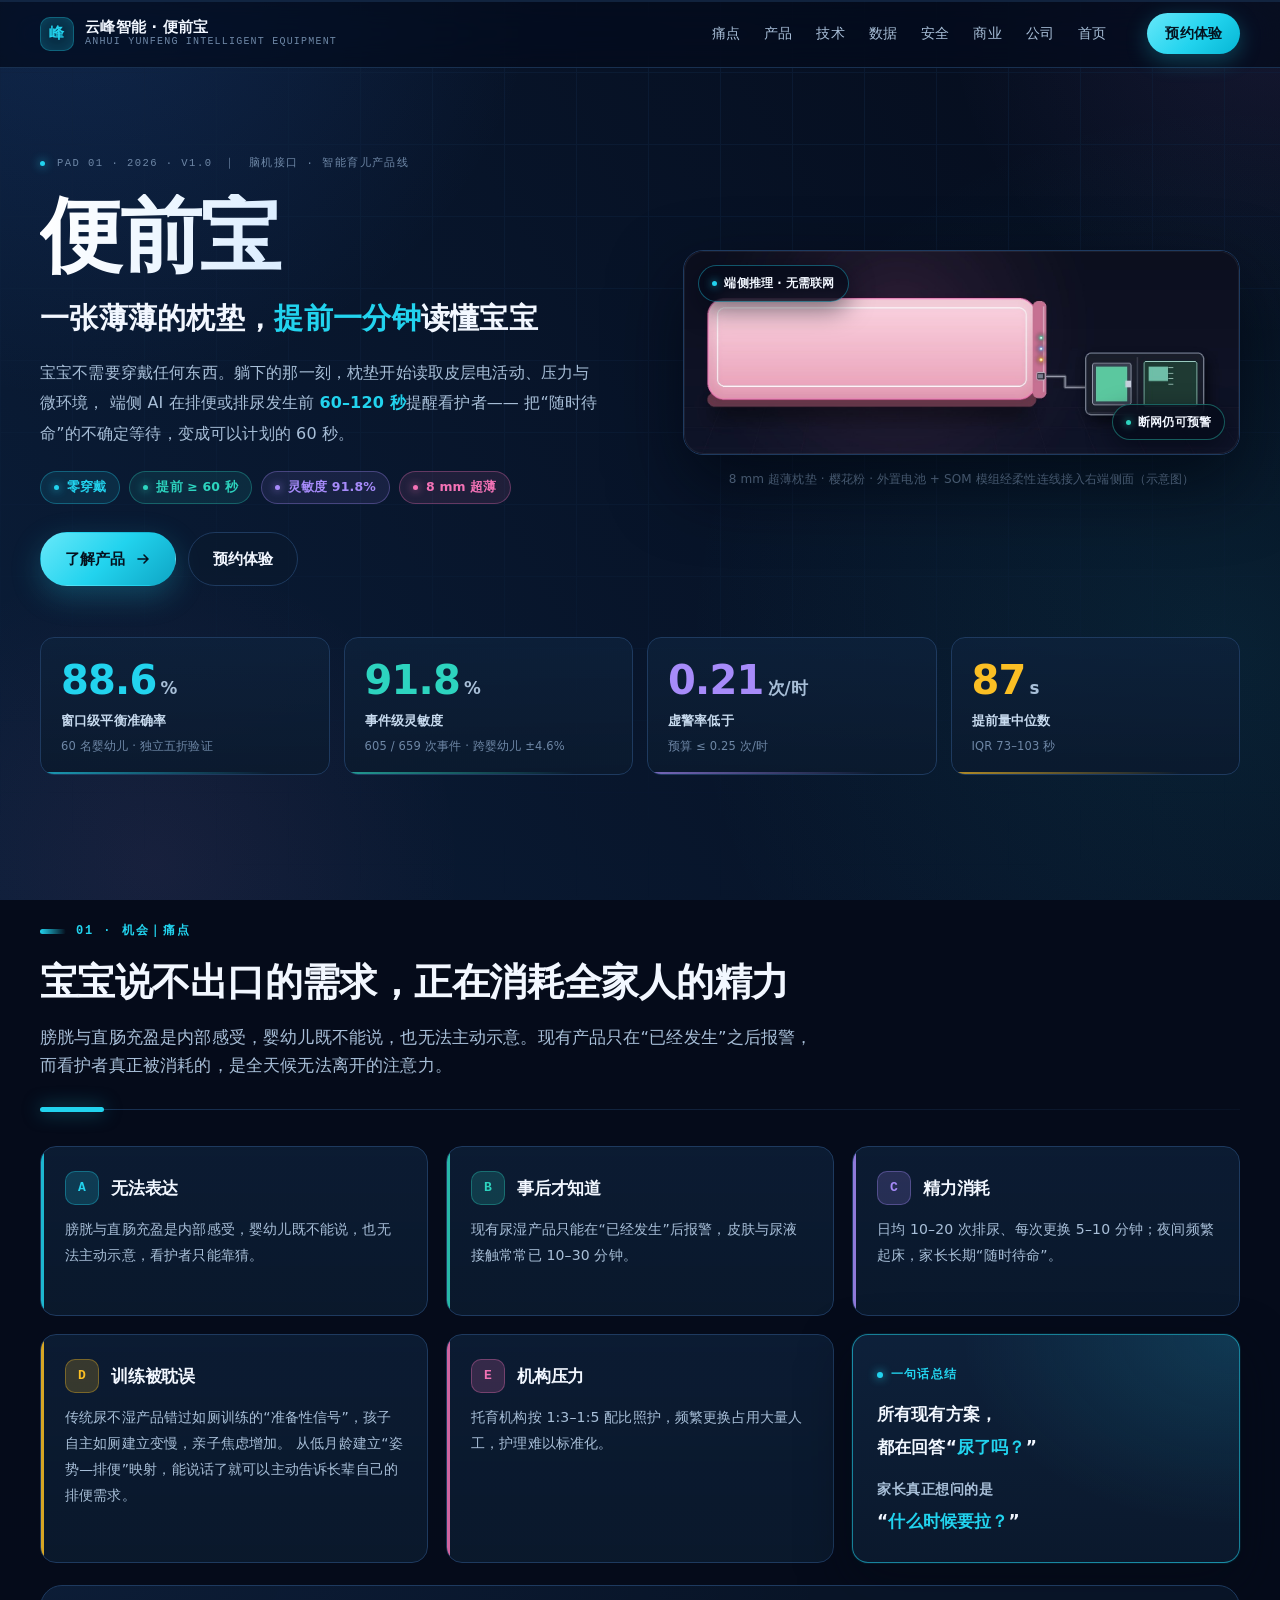
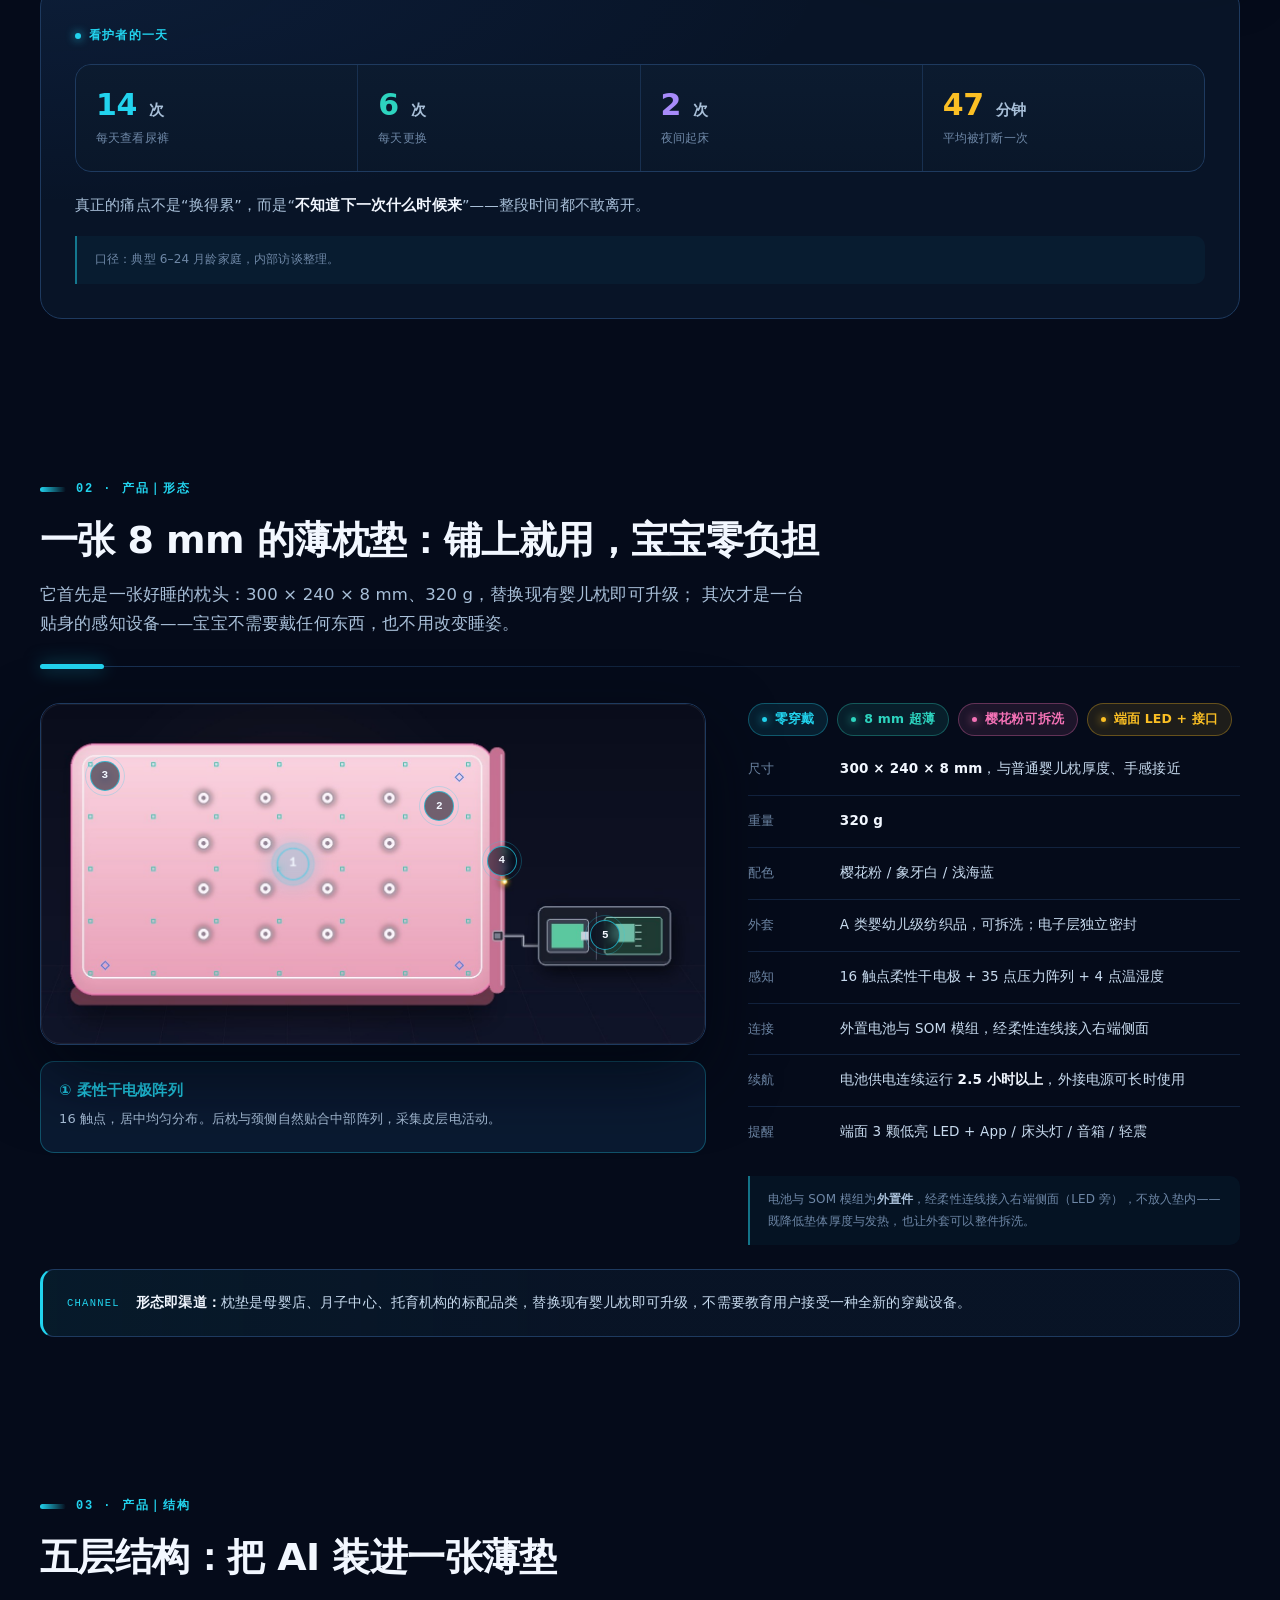
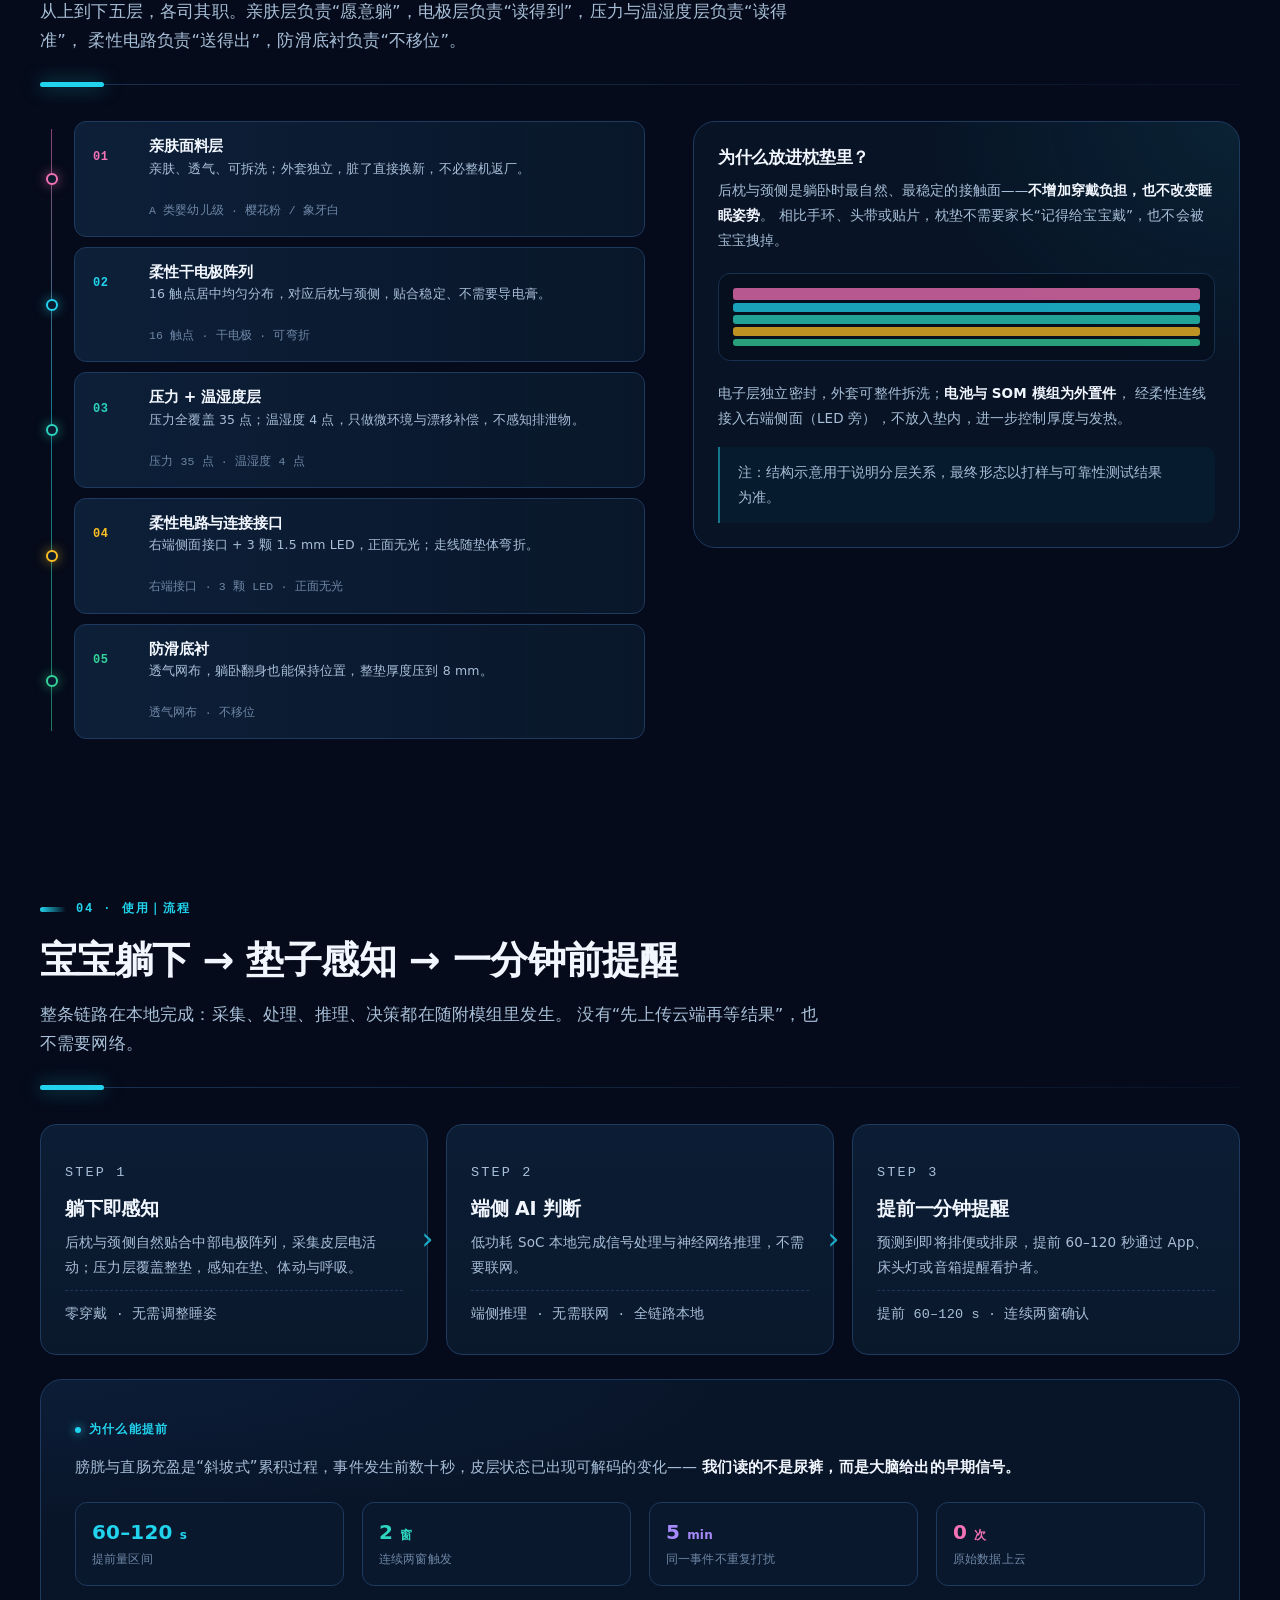
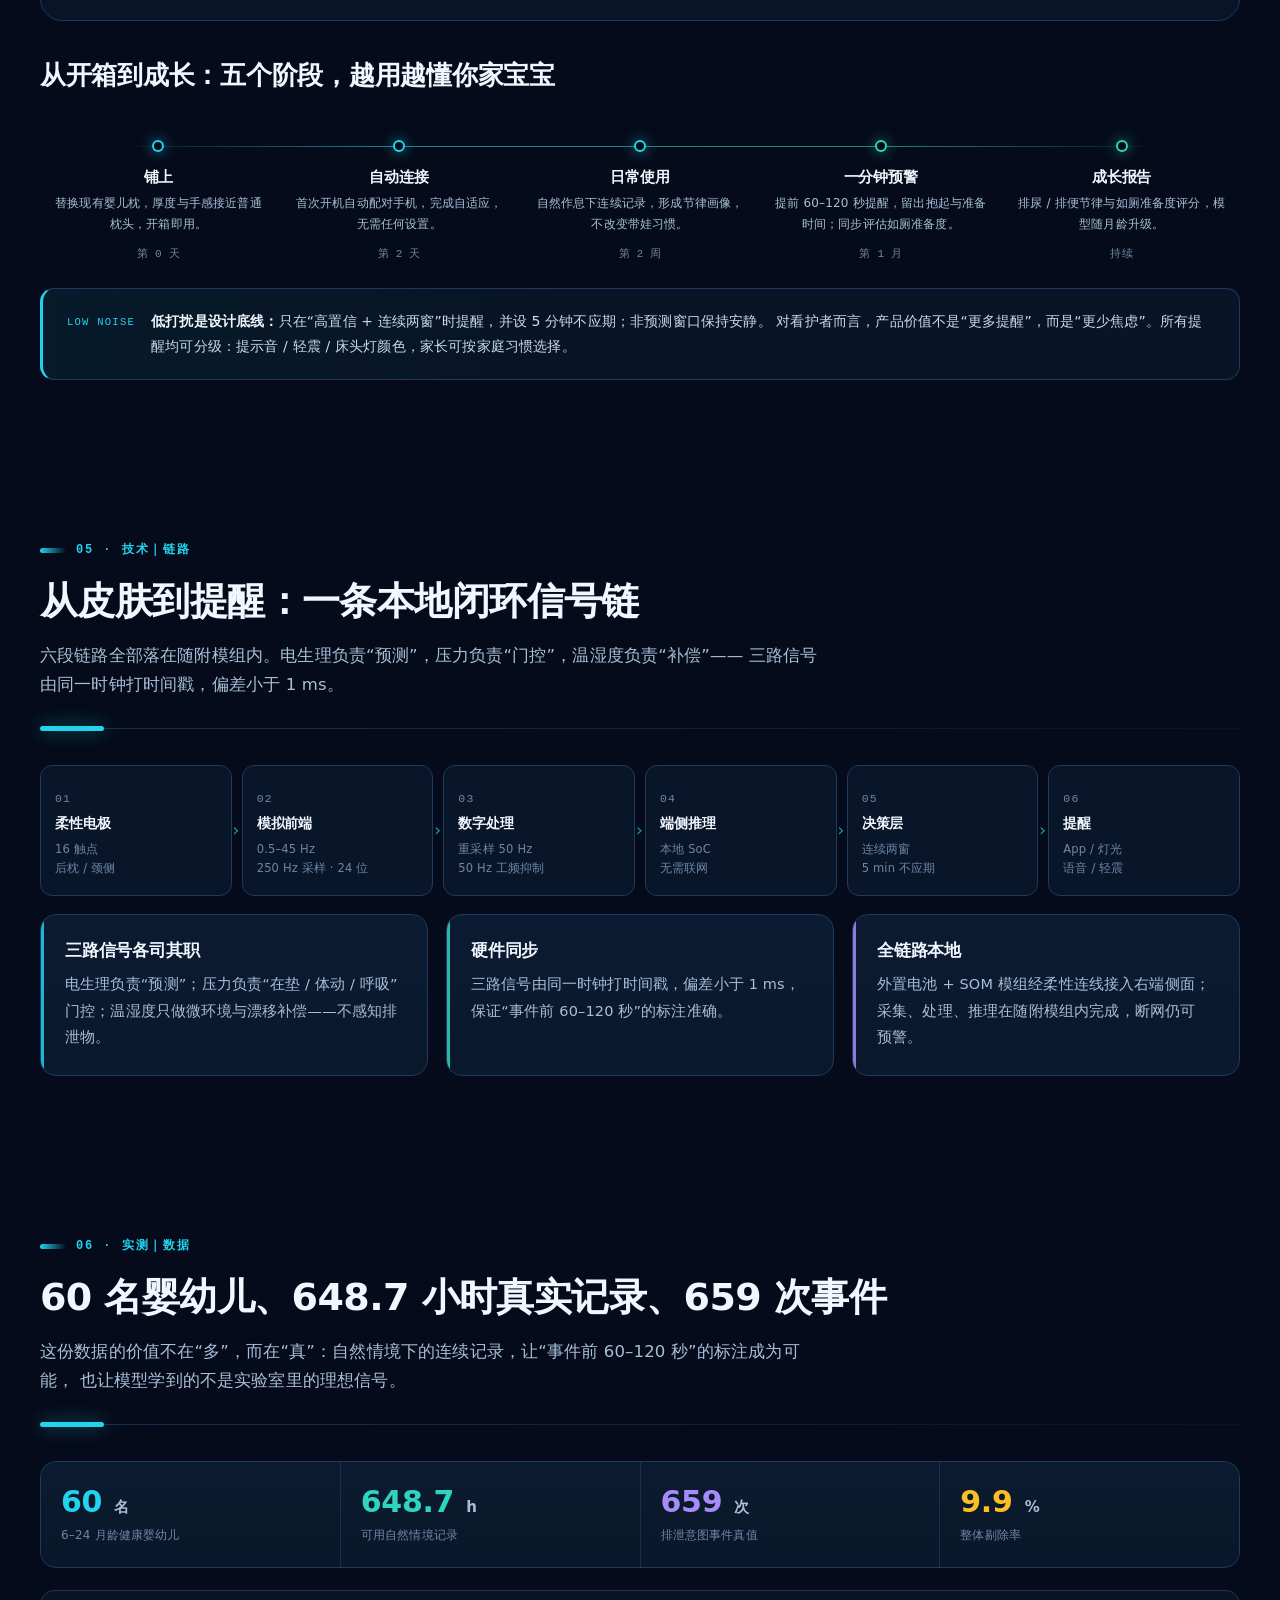
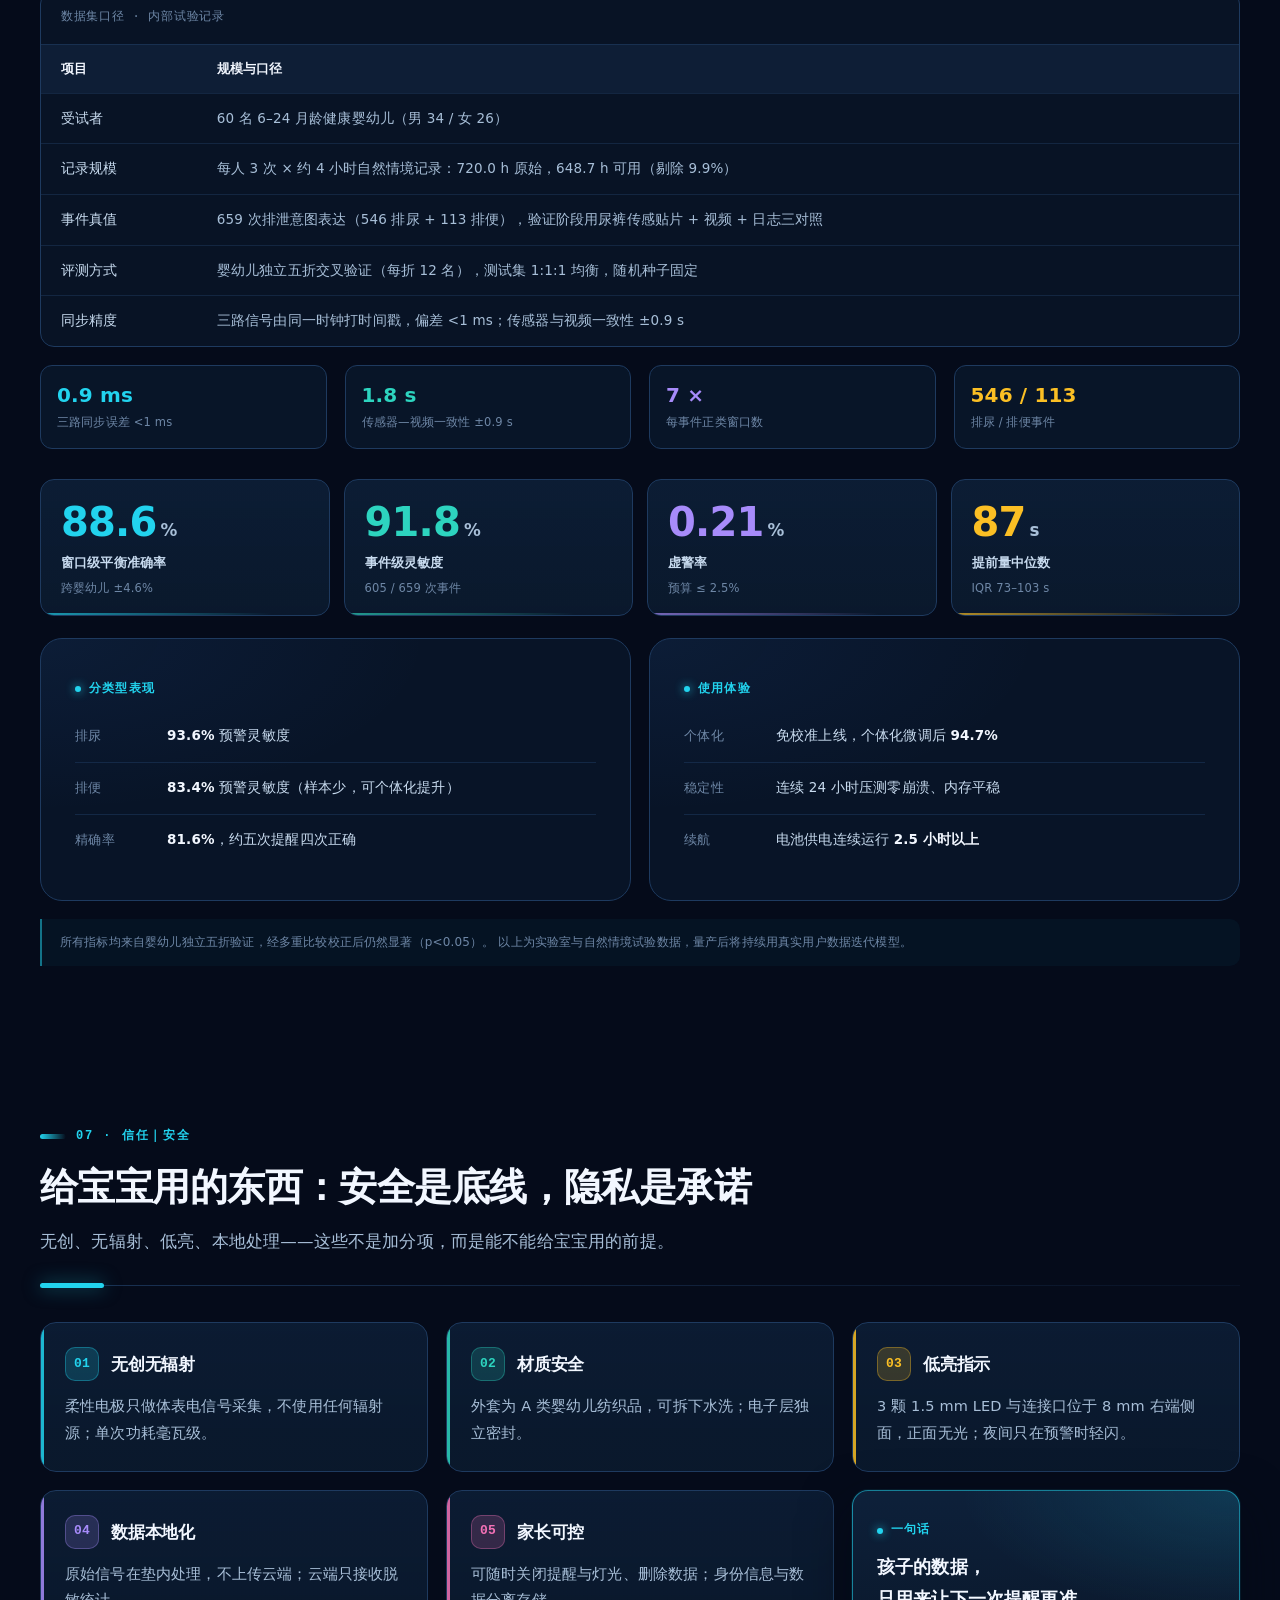
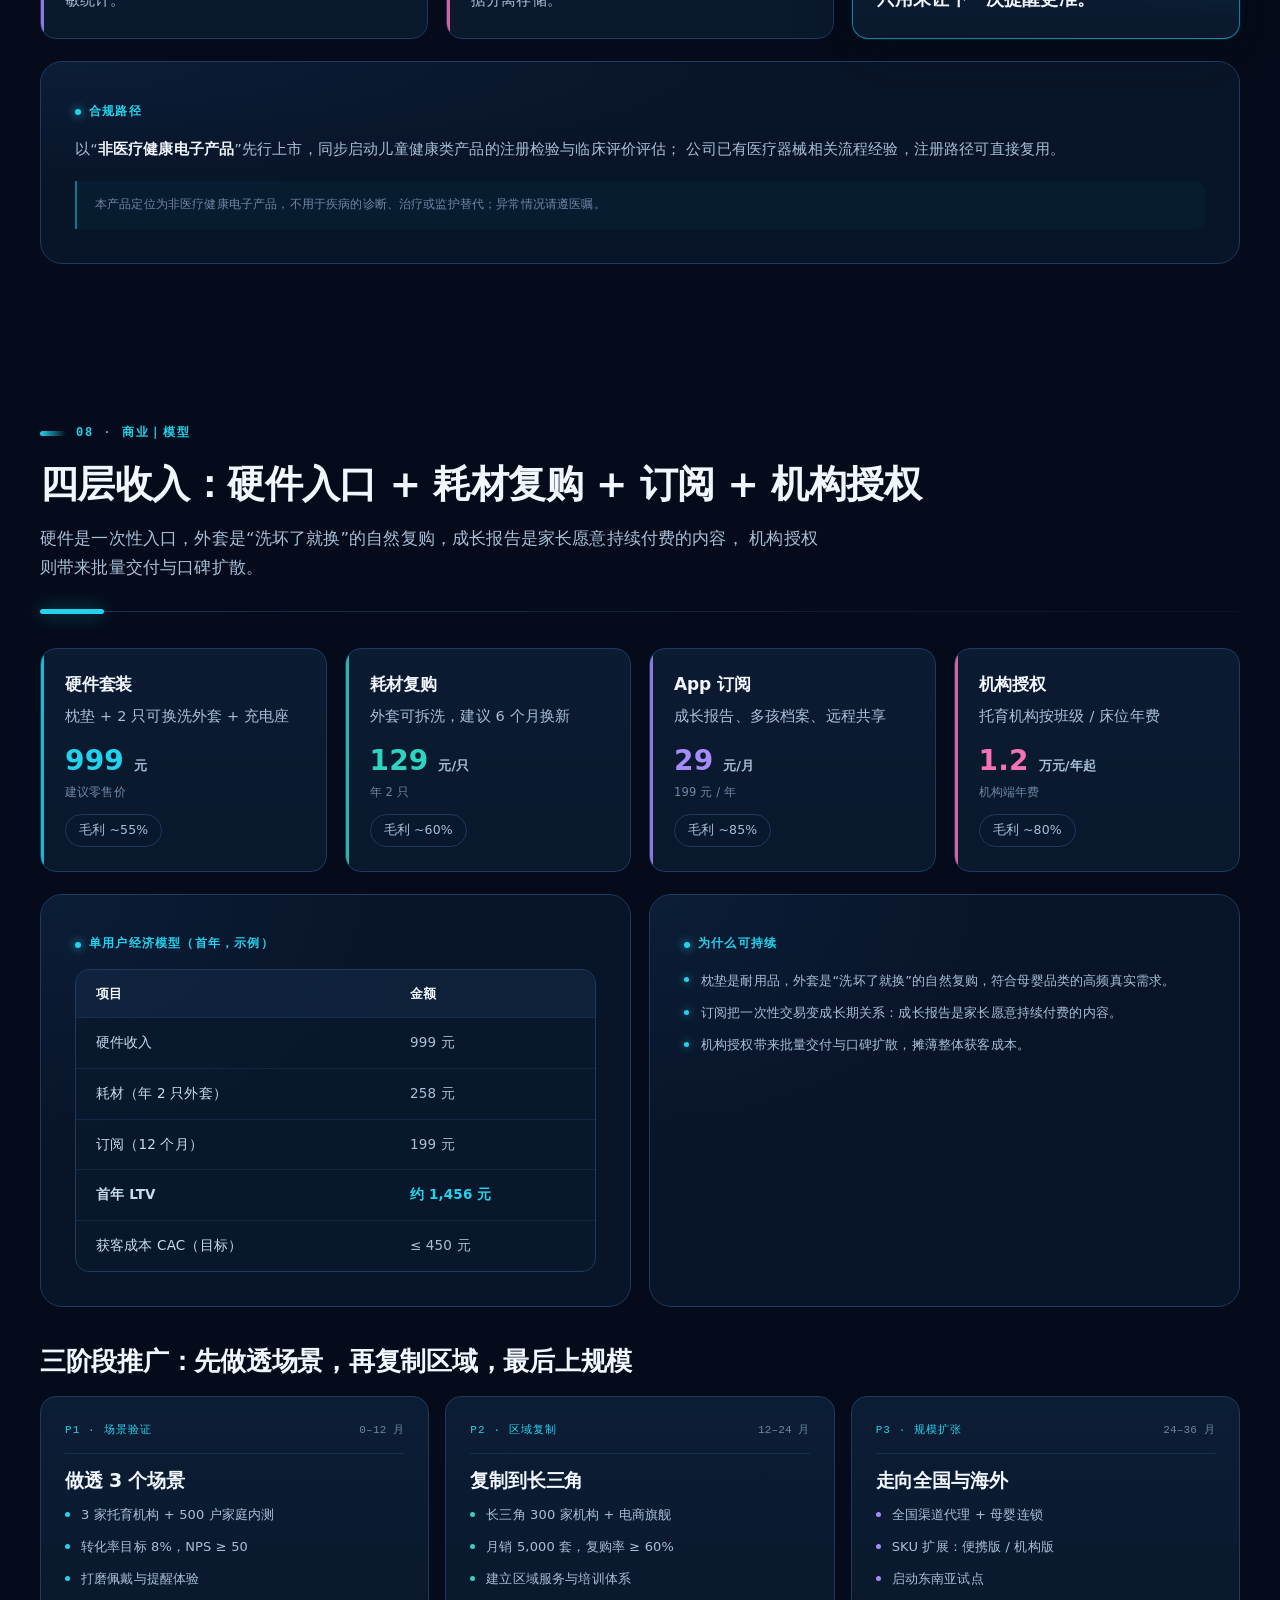
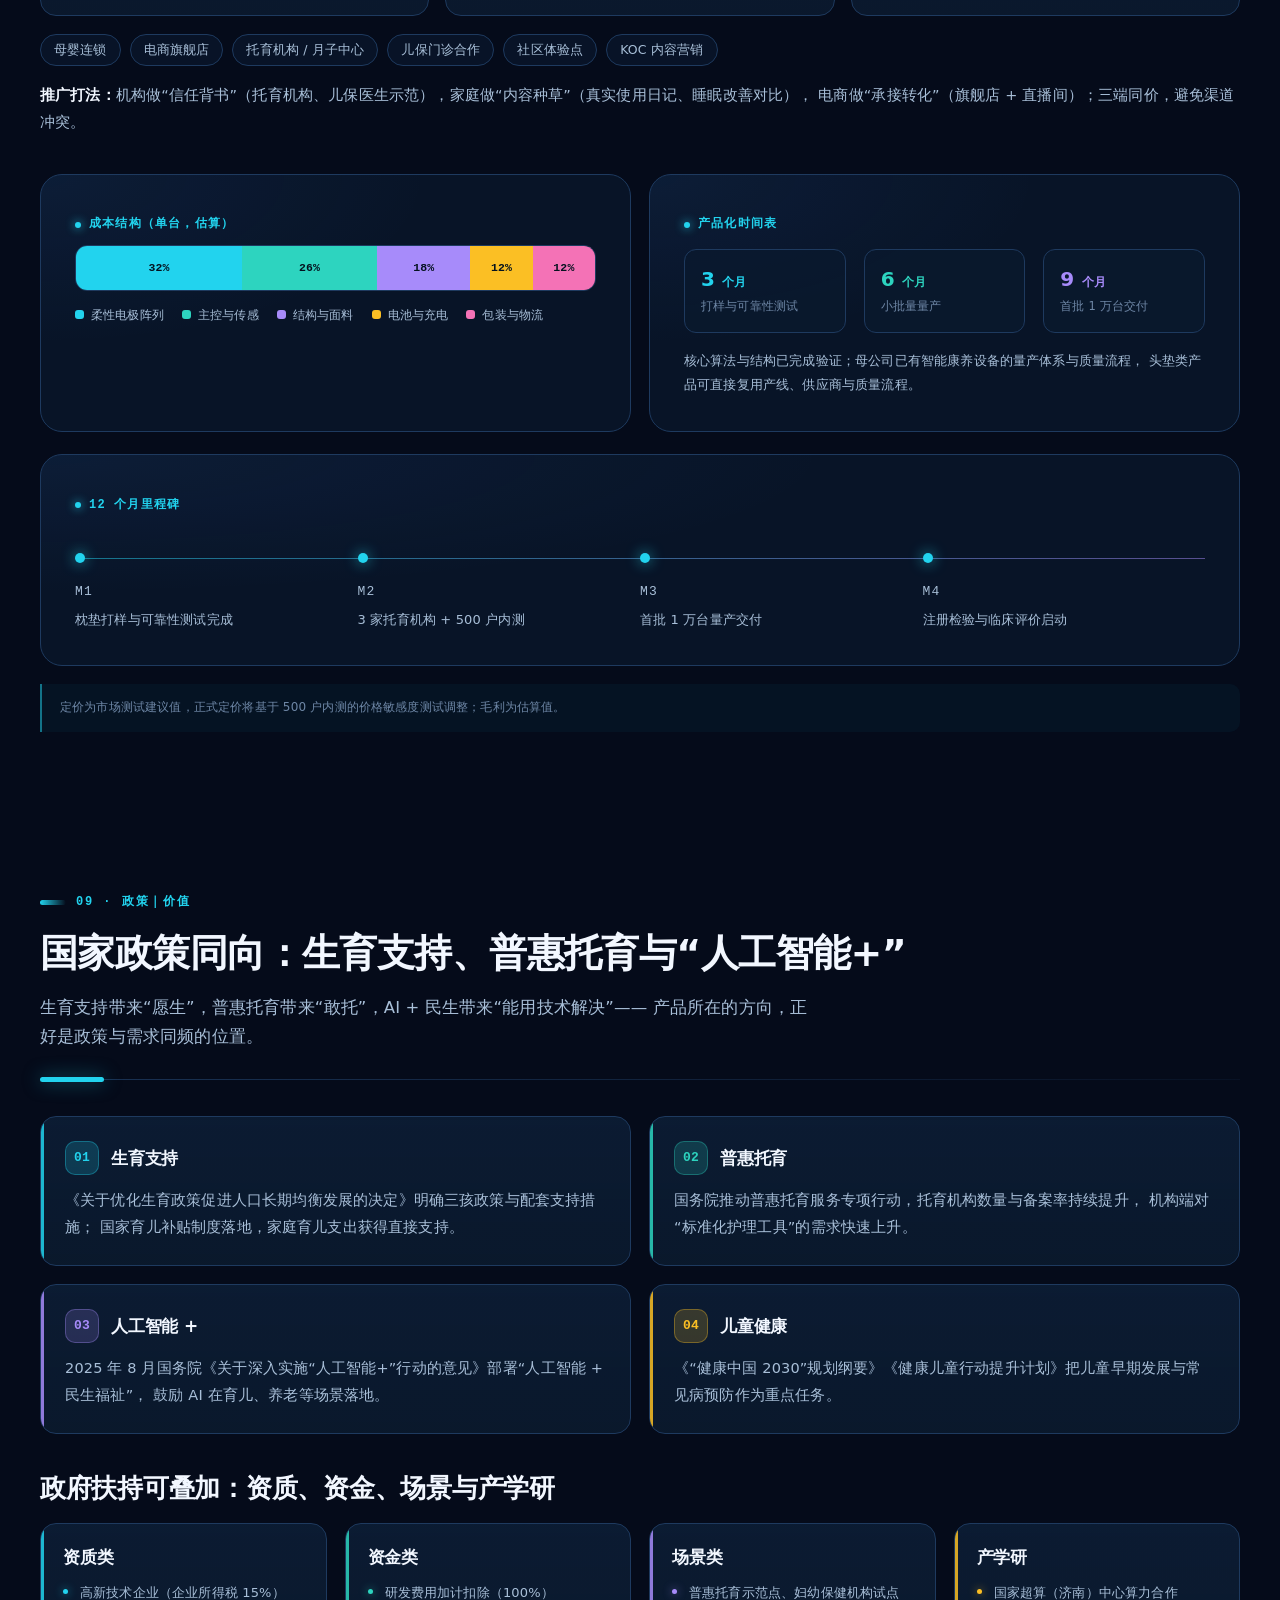
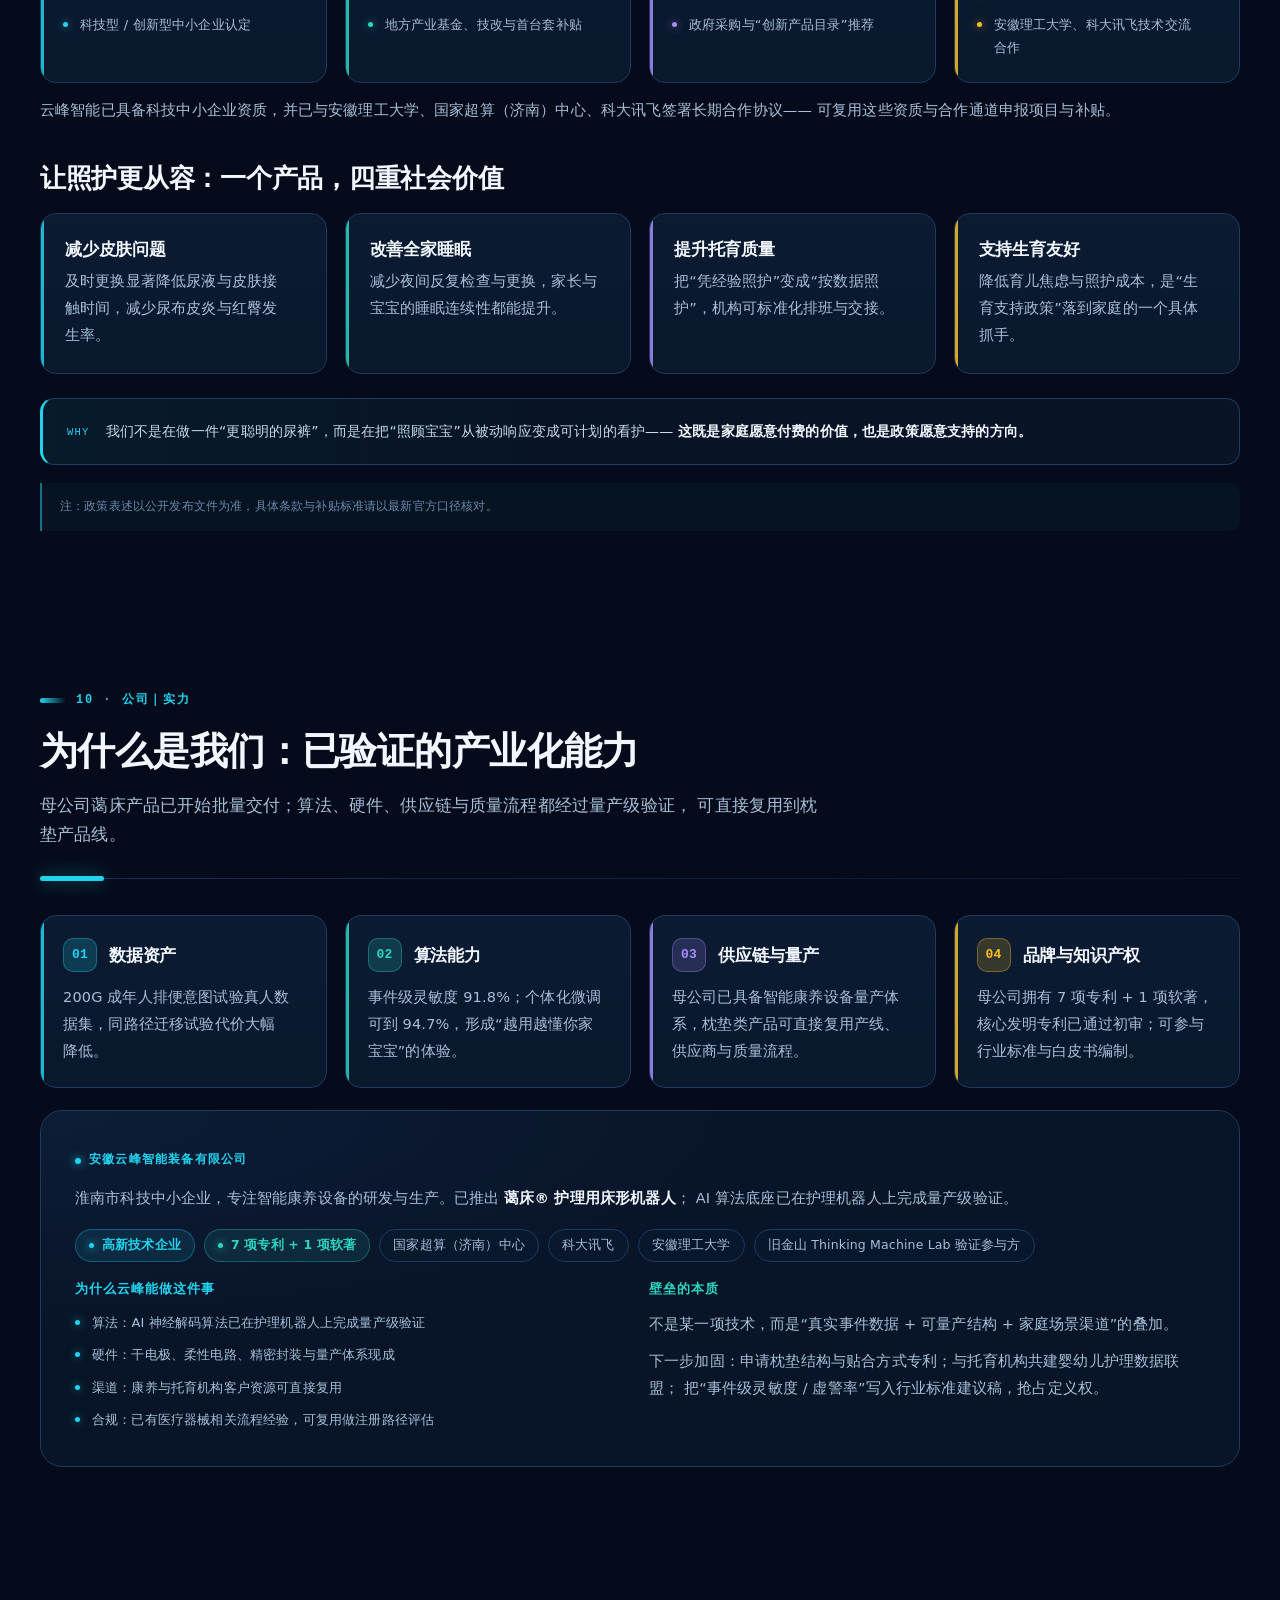
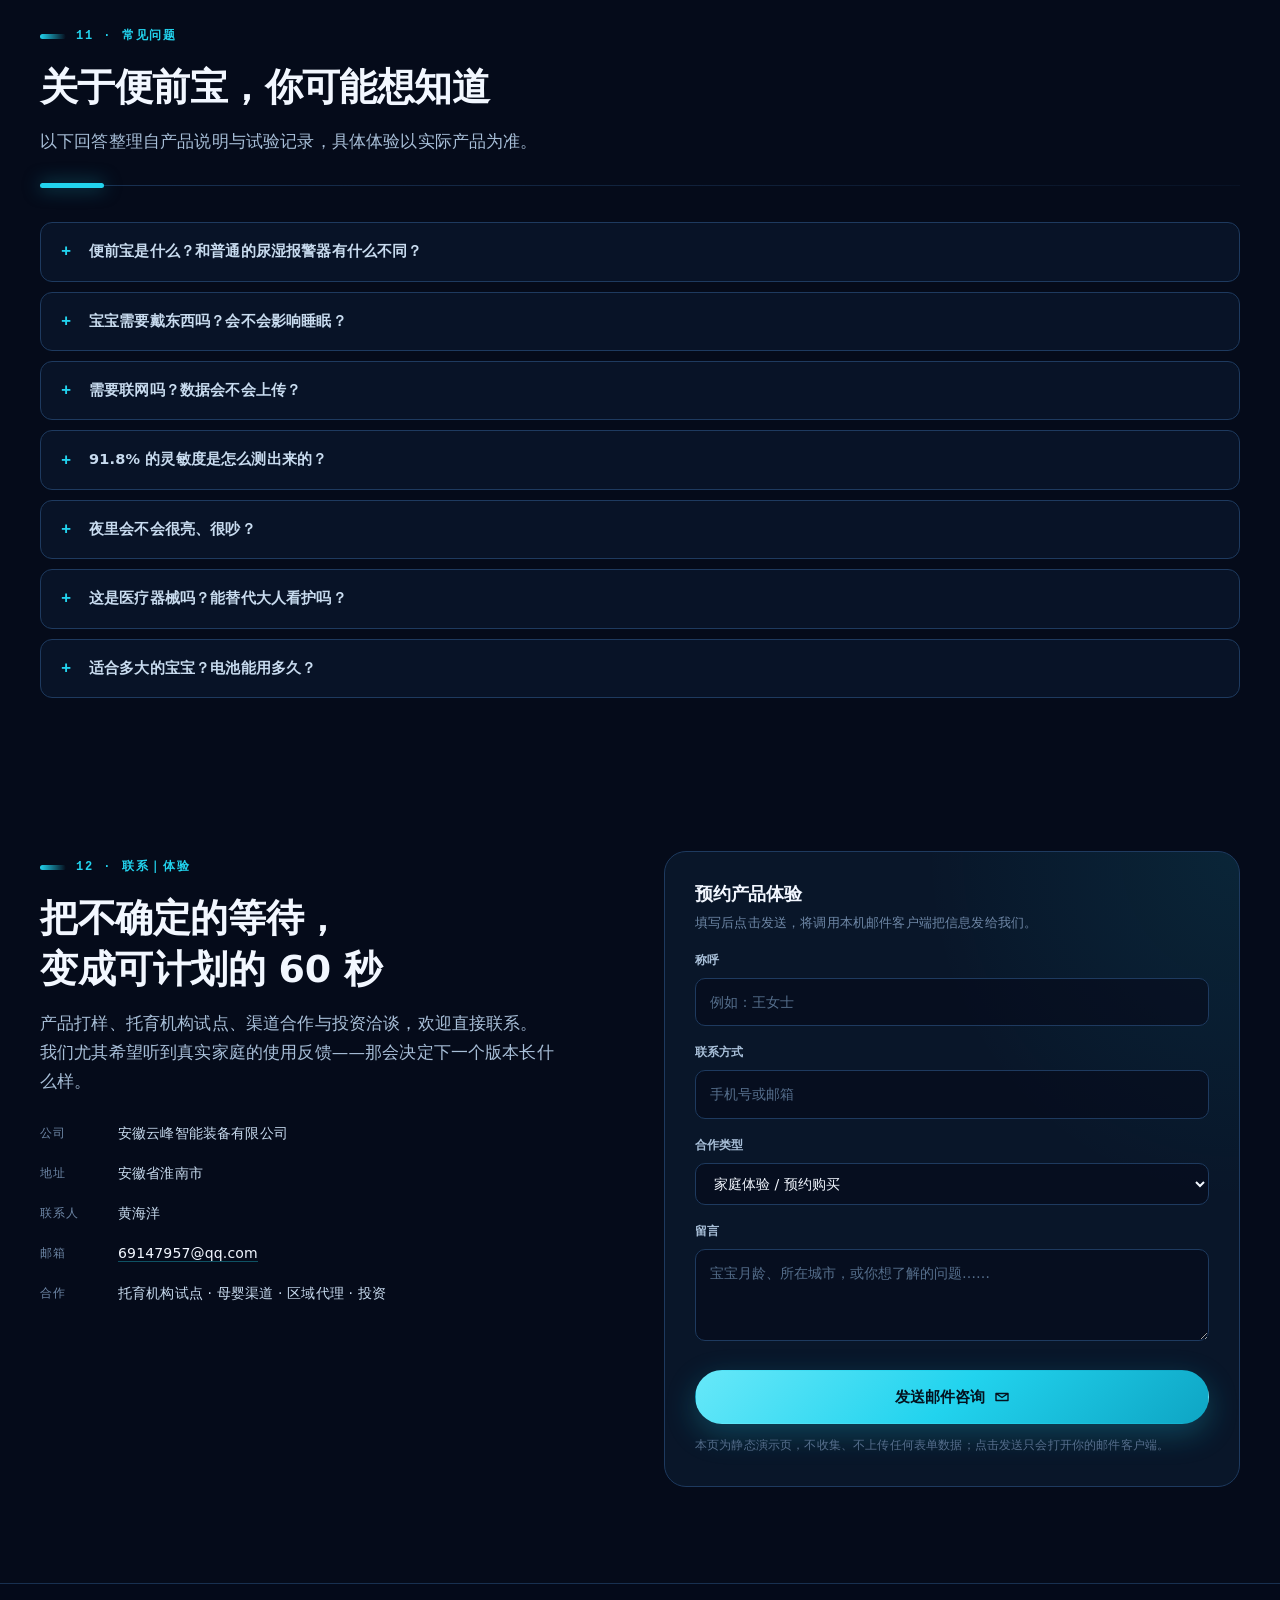
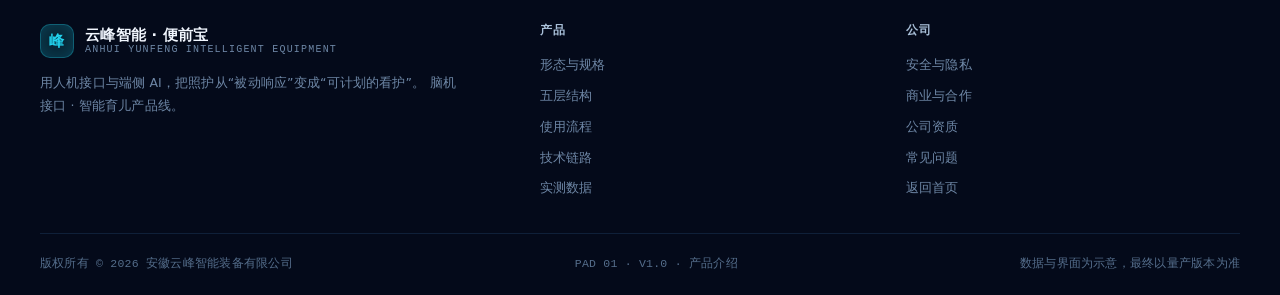
==== commit 84953857: "about页面661-662行修改虚警率" ====
--- a/about.html
+++ b/about.html
@@ -658,8 +658,8 @@
                         <div class="kpi__note">605 / 659 次事件</div>
                     </div>
                     <div class="kpi" style="--accent: var(--violet)">
-                        <div class="kpi__value"><span data-count="0.21" data-decimals="2">0.21</span><small>次/时</small></div>
-                        <div class="kpi__label">每小时虚警</div>
+                        <div class="kpi__value"><span data-count="0.21" data-decimals="2">1.2</span><small>%</small></div>
+                        <div class="kpi__label">虚警率</div>
                         <div class="kpi__note">预算 ≤ 2.5%</div>
                     </div>
                     <div class="kpi" style="--accent: var(--amber)">
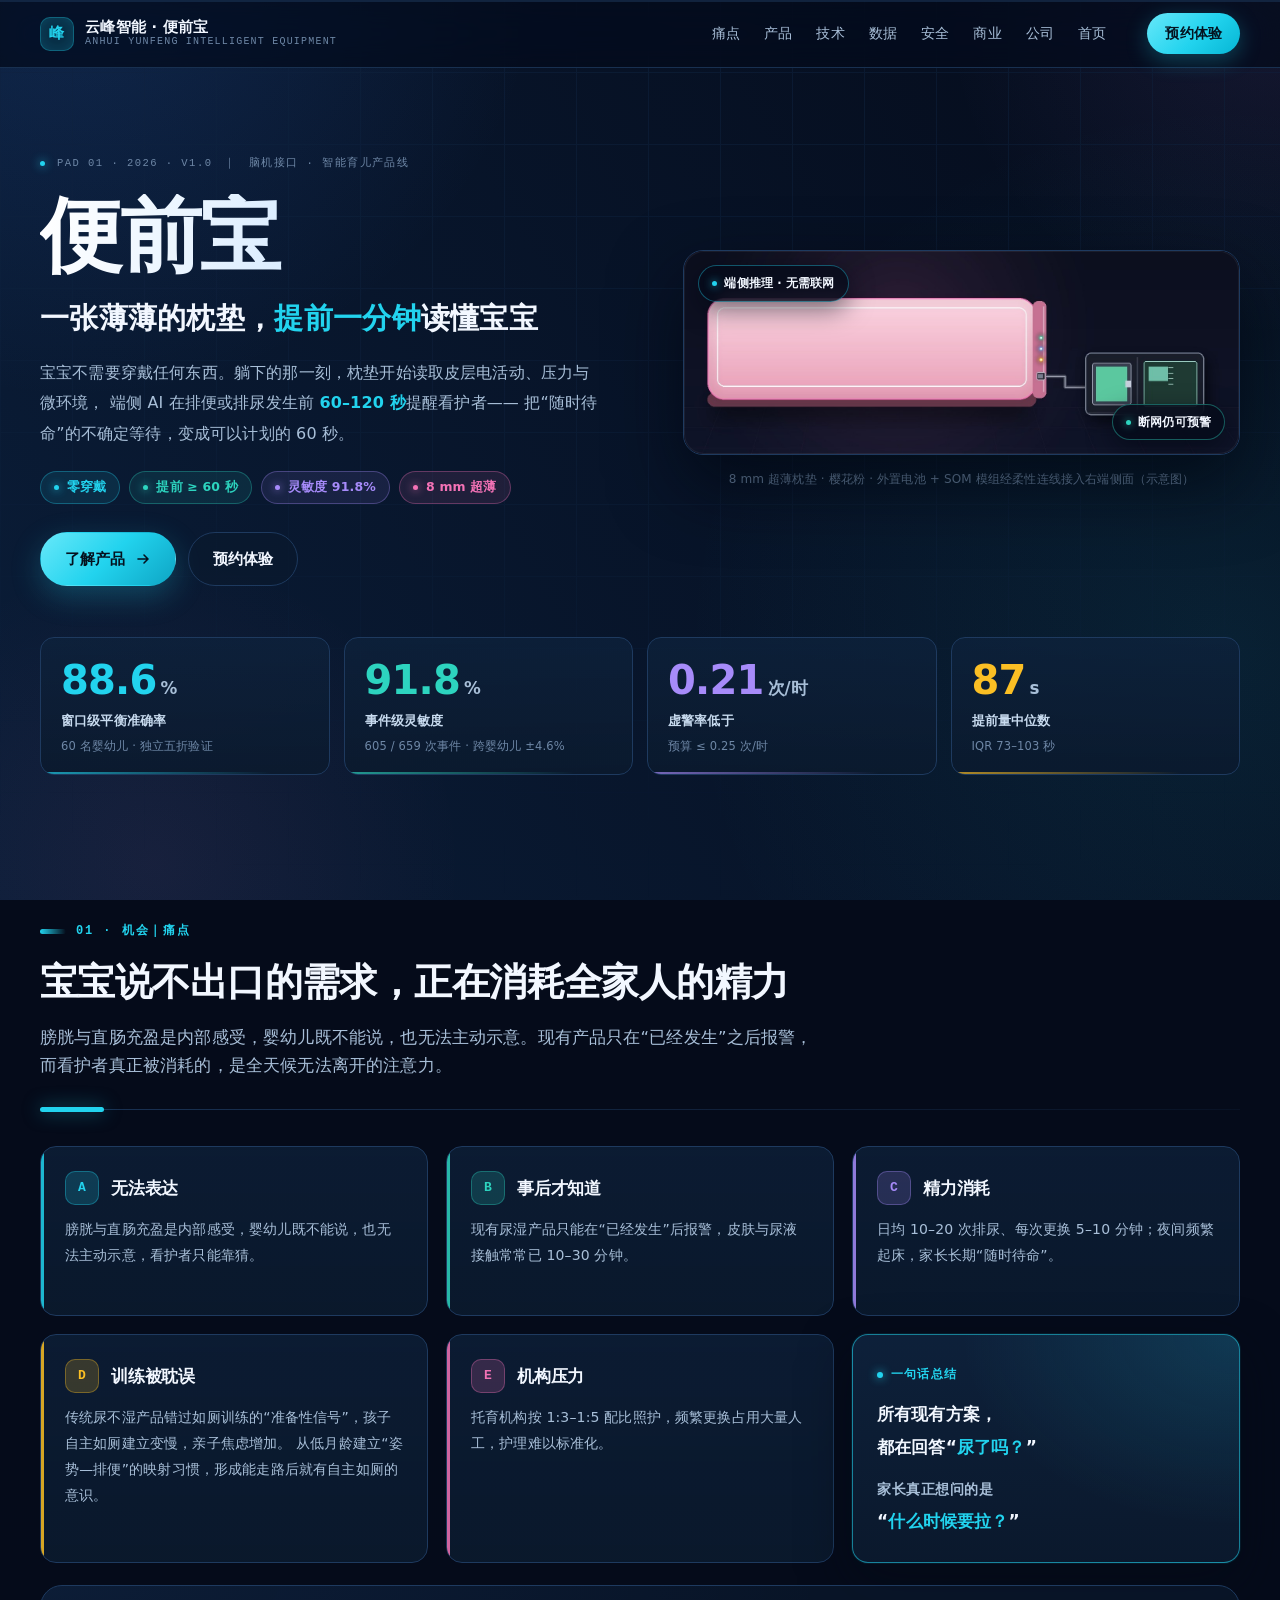
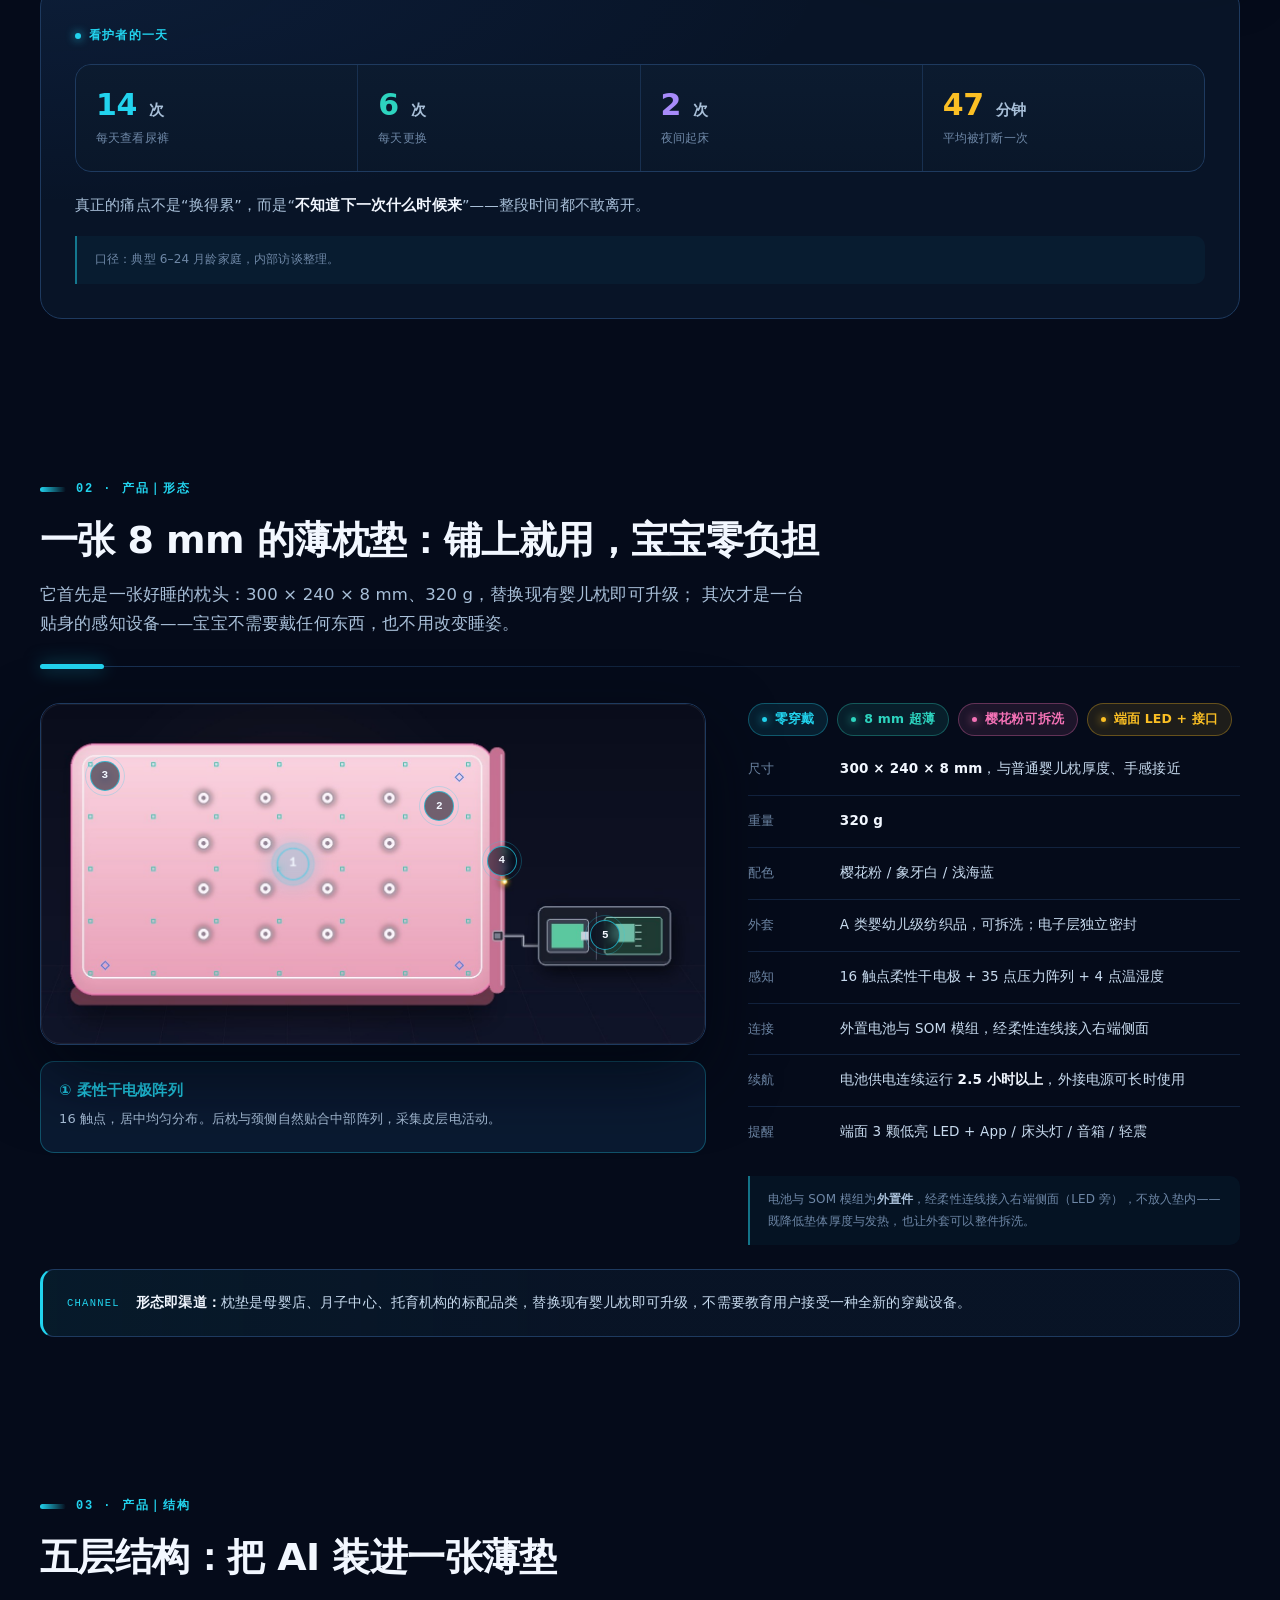
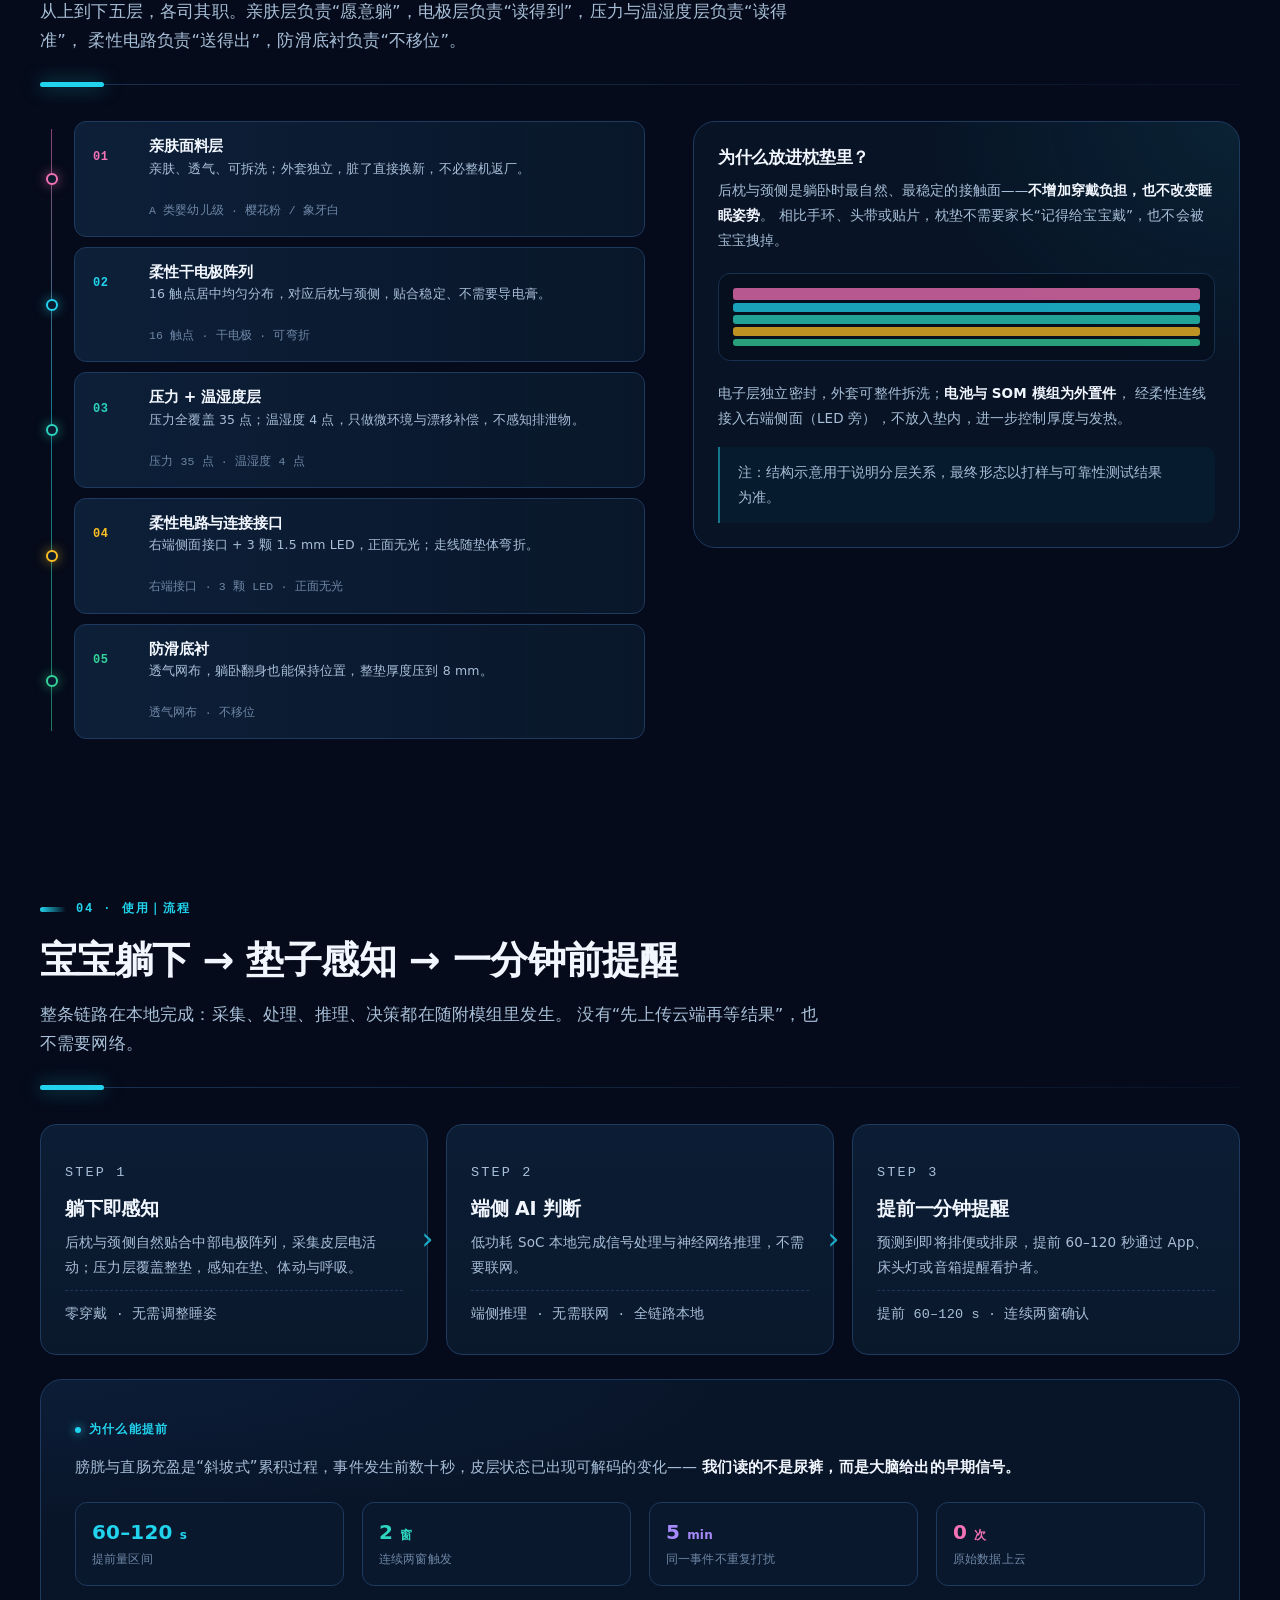
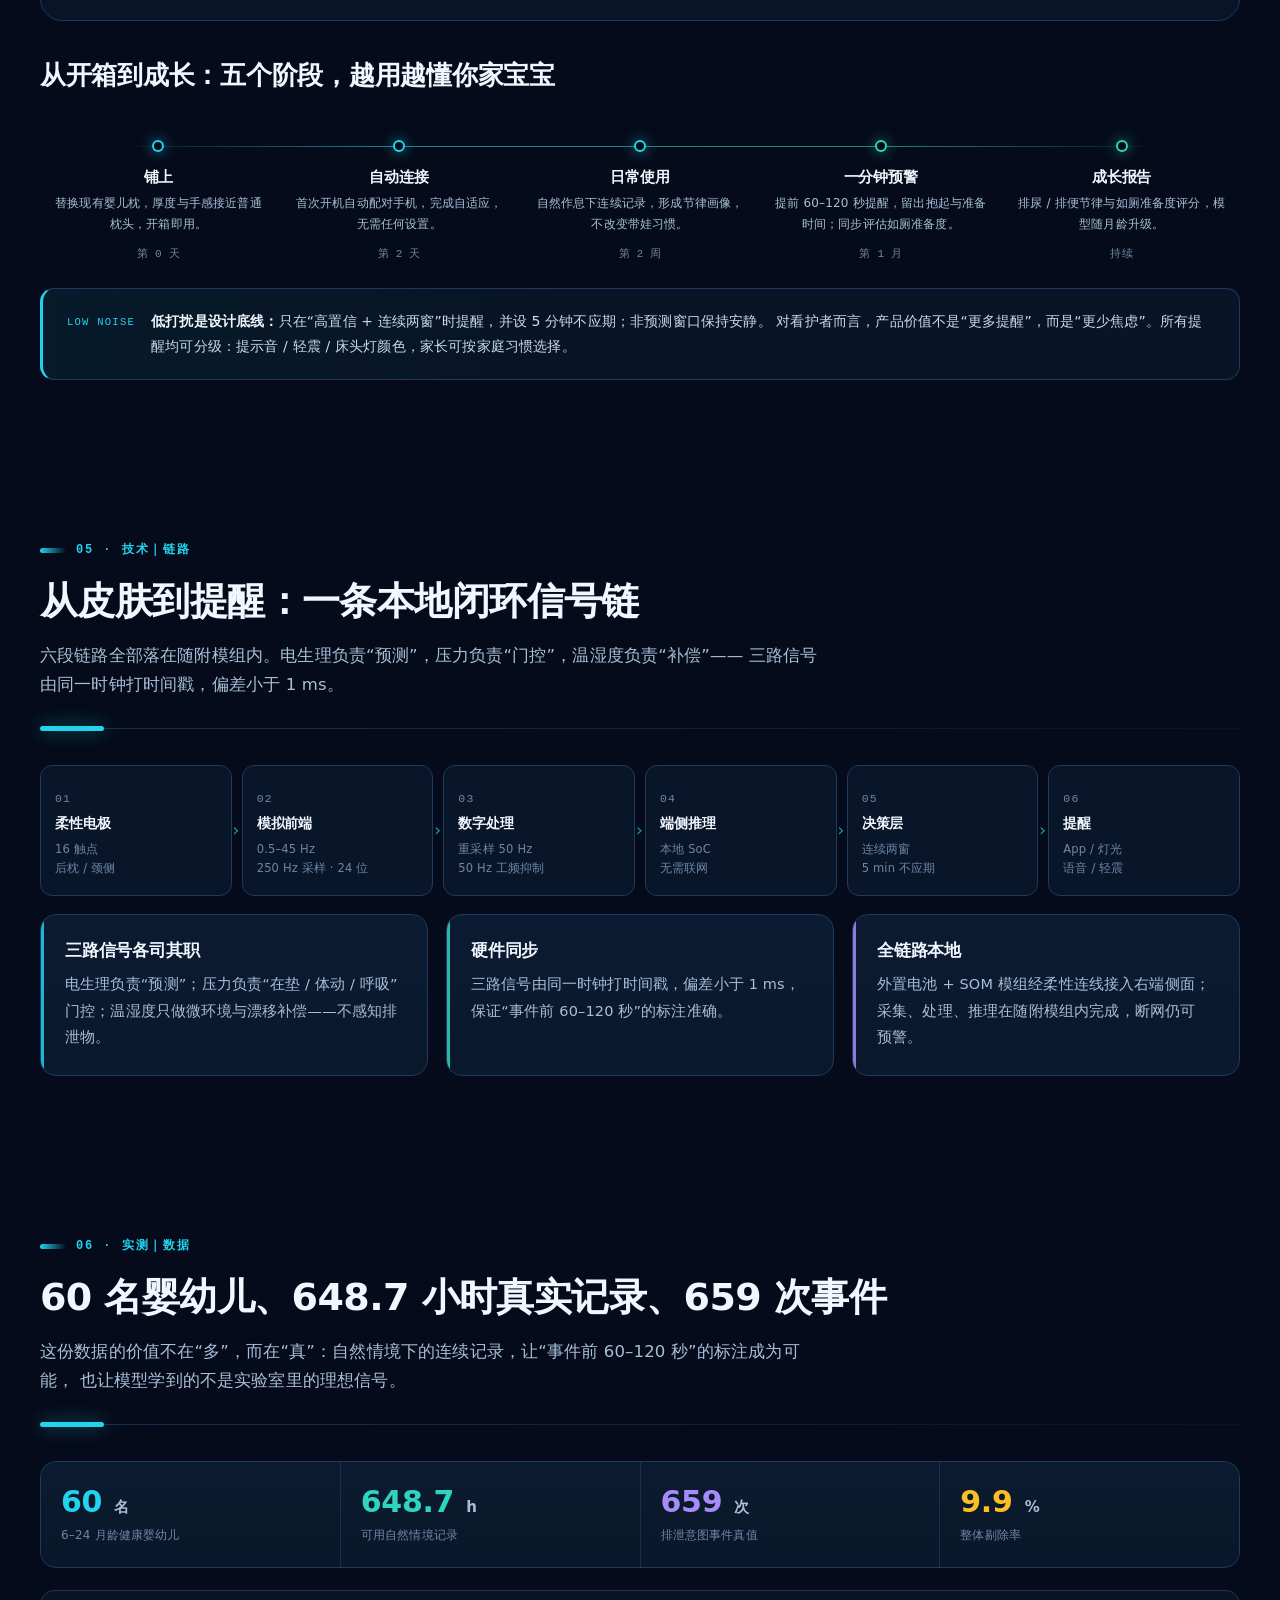
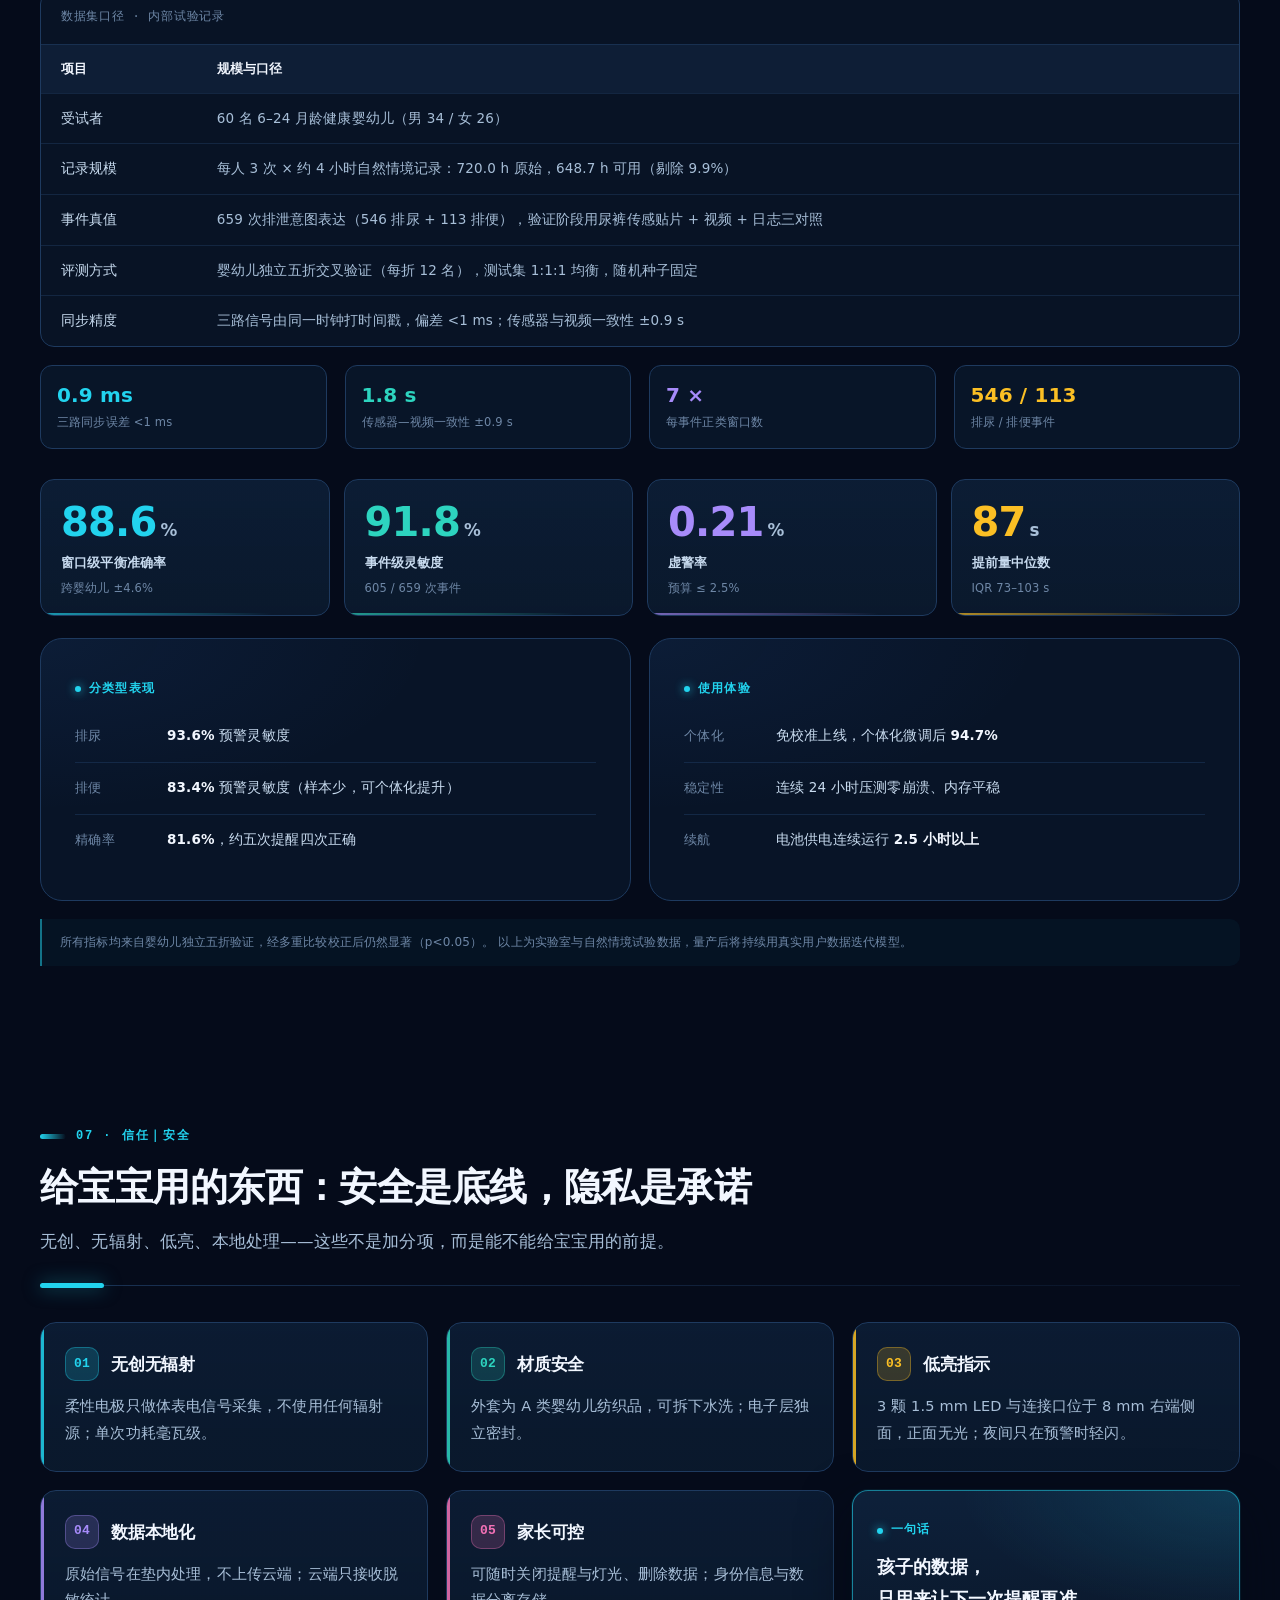
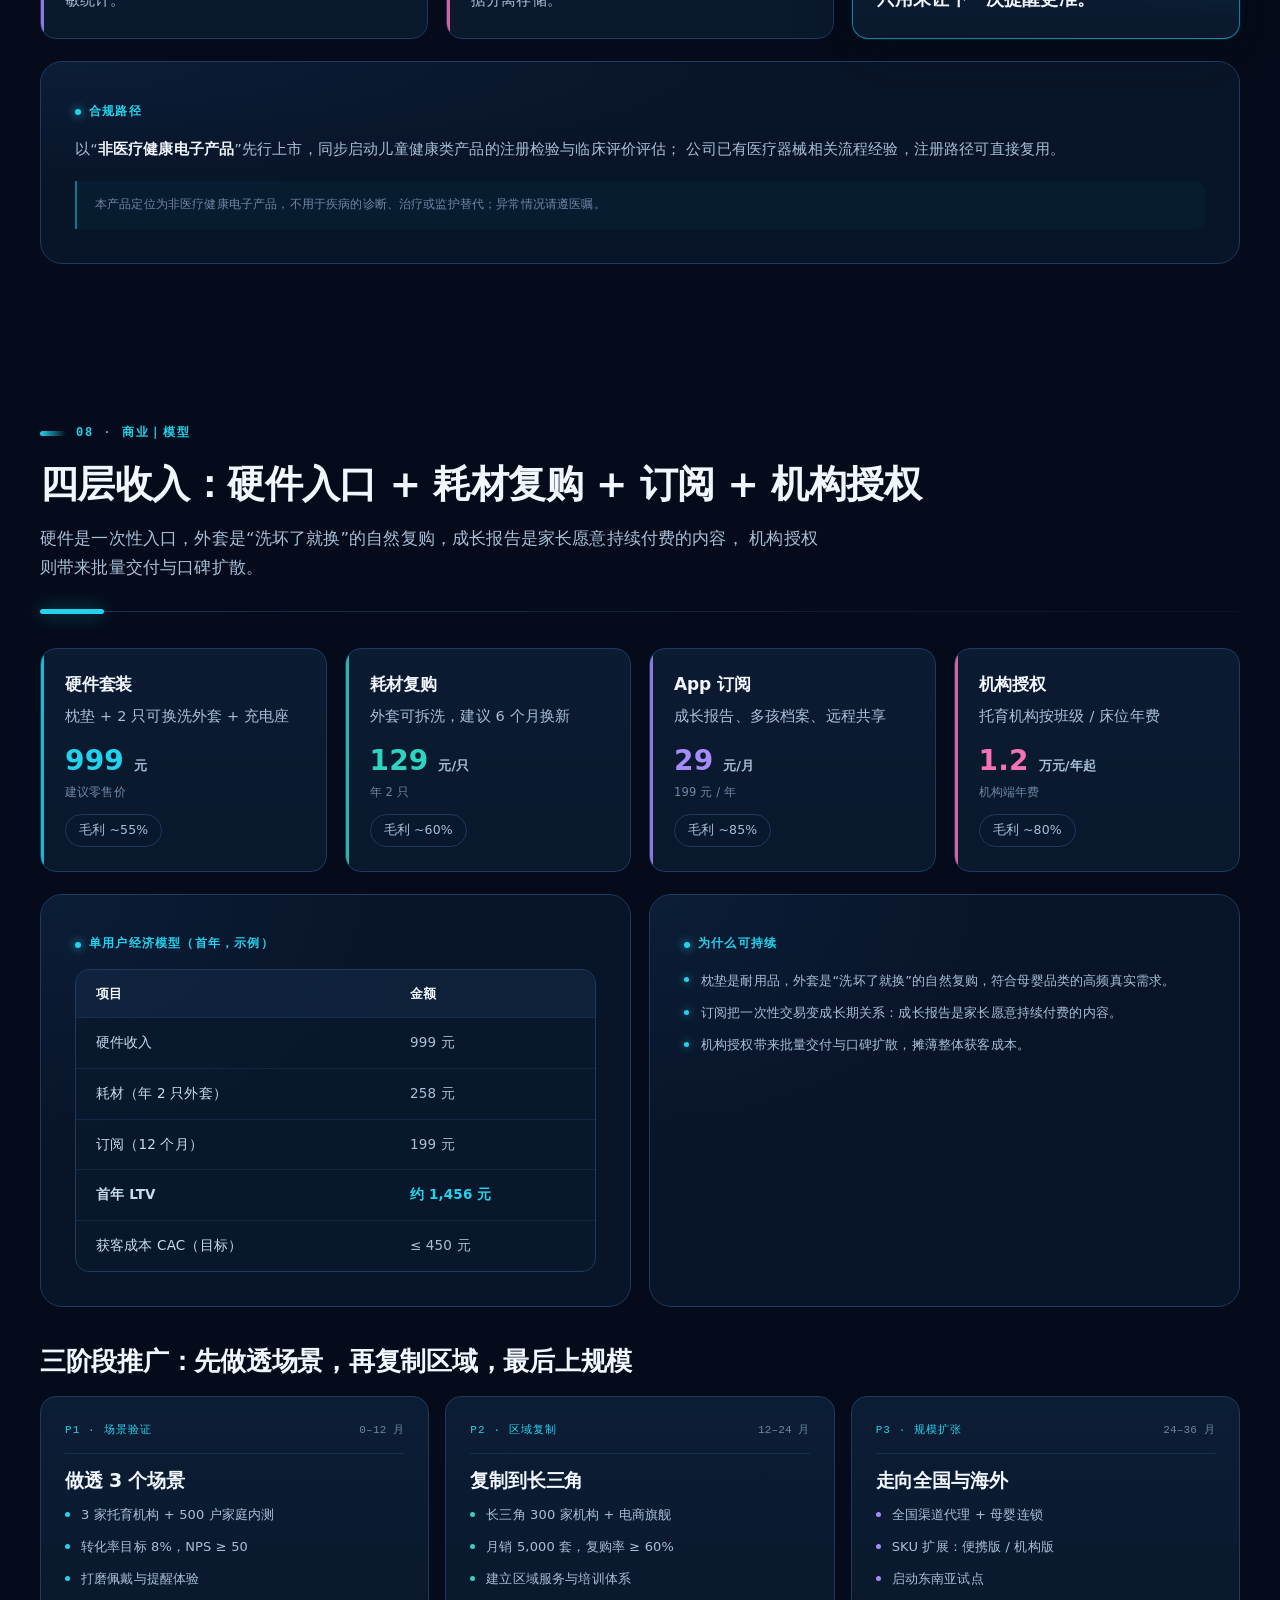
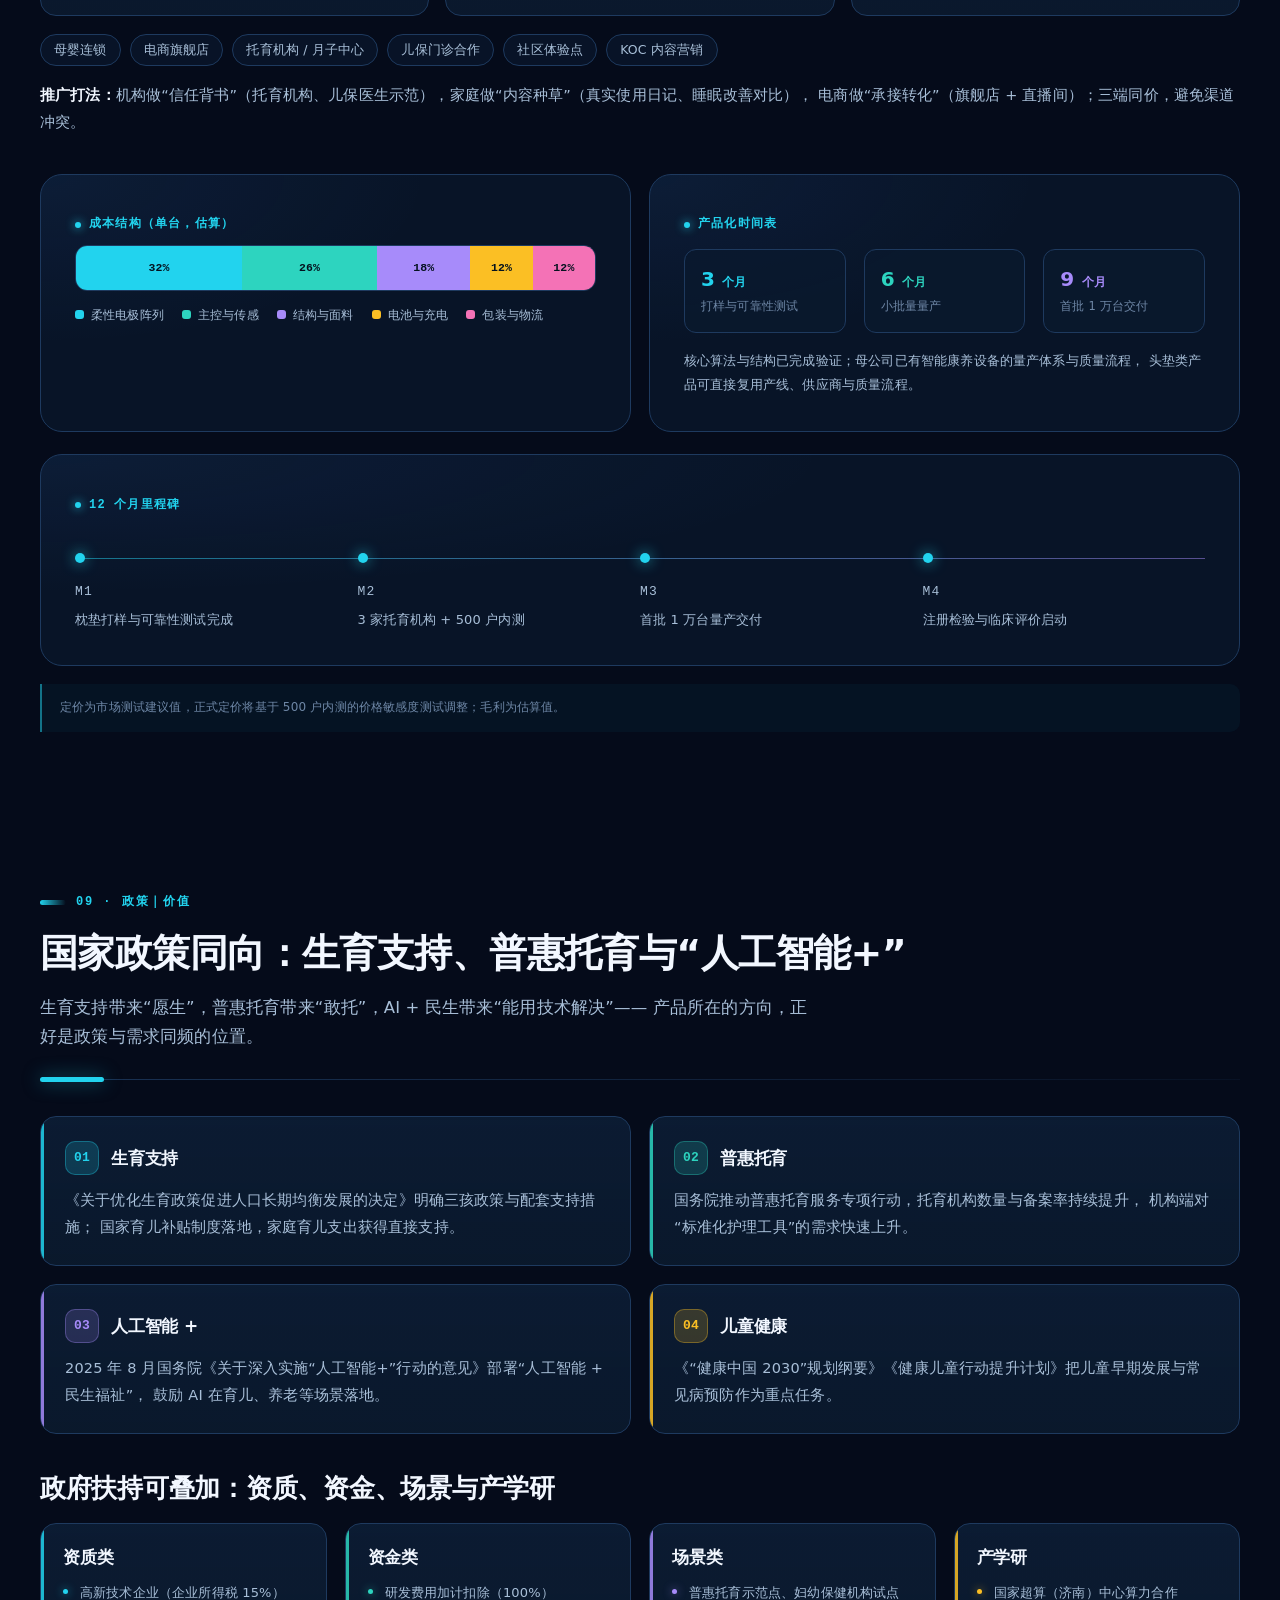
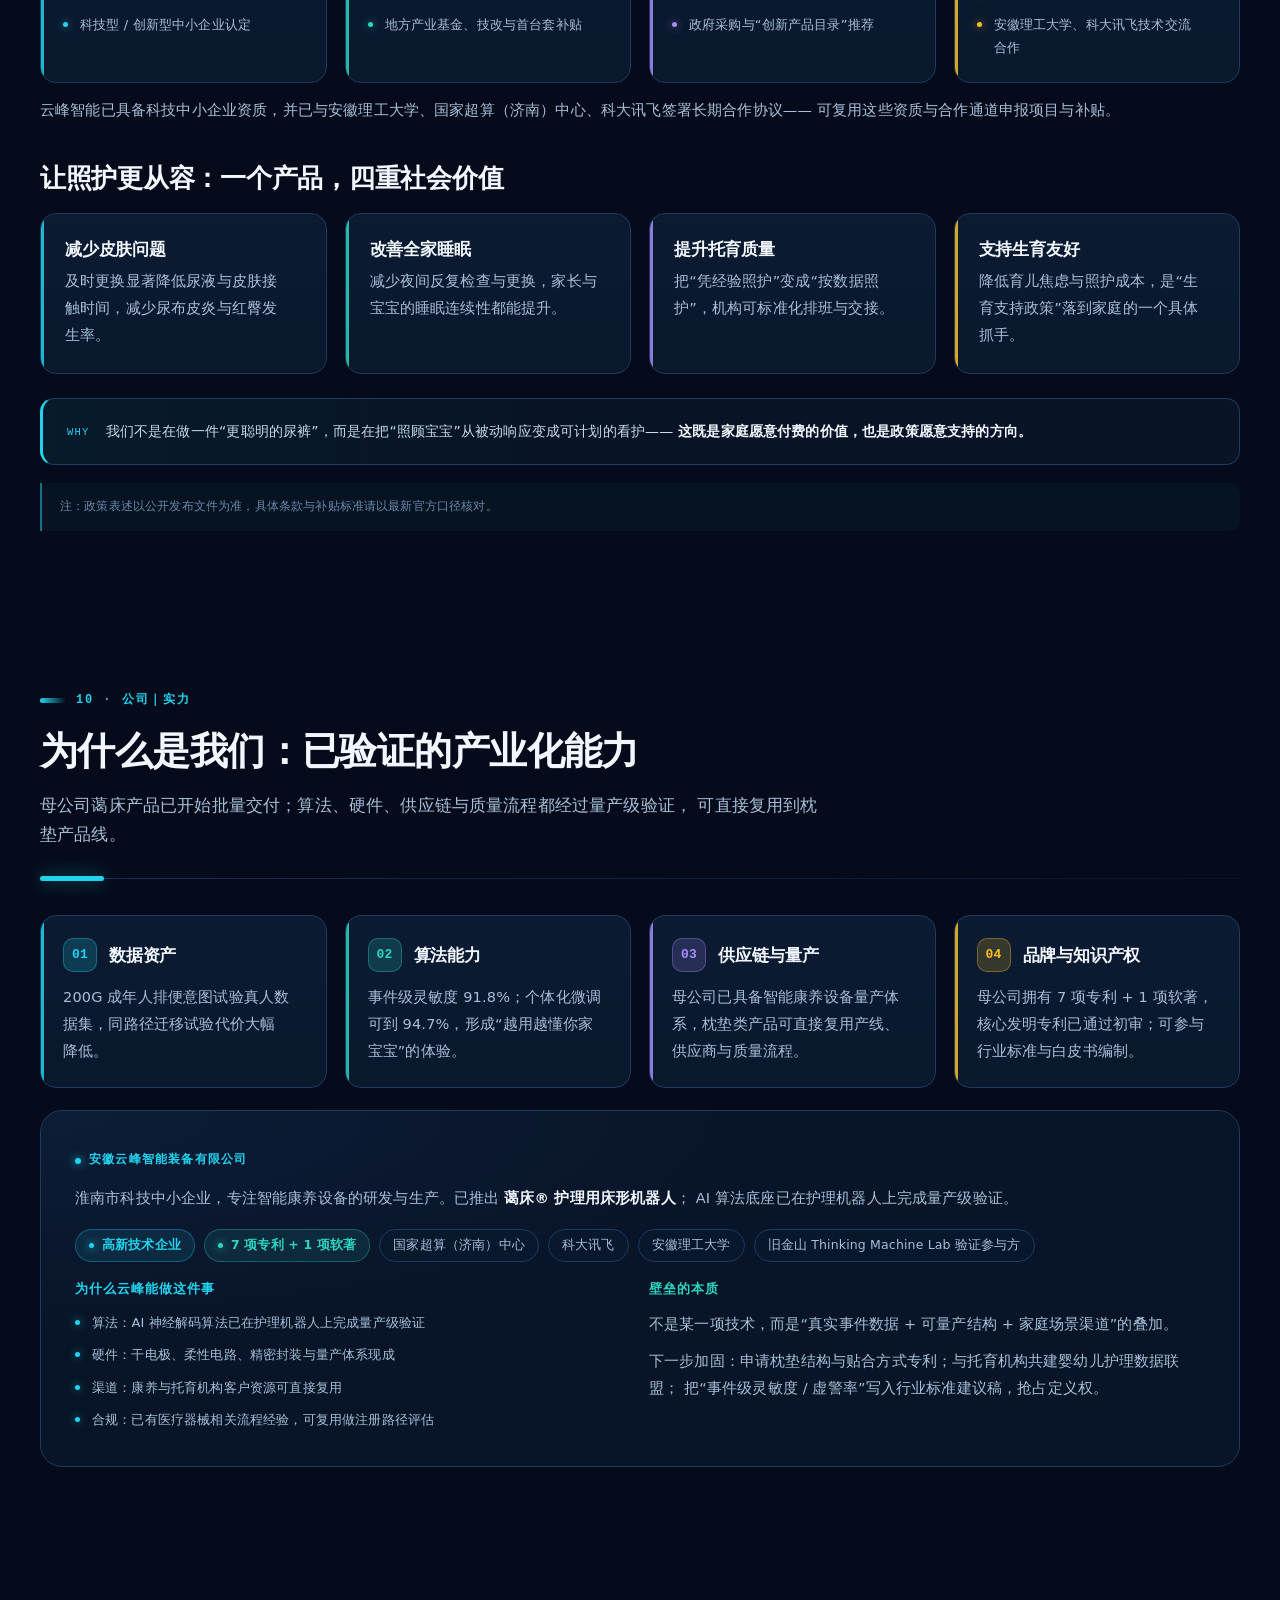
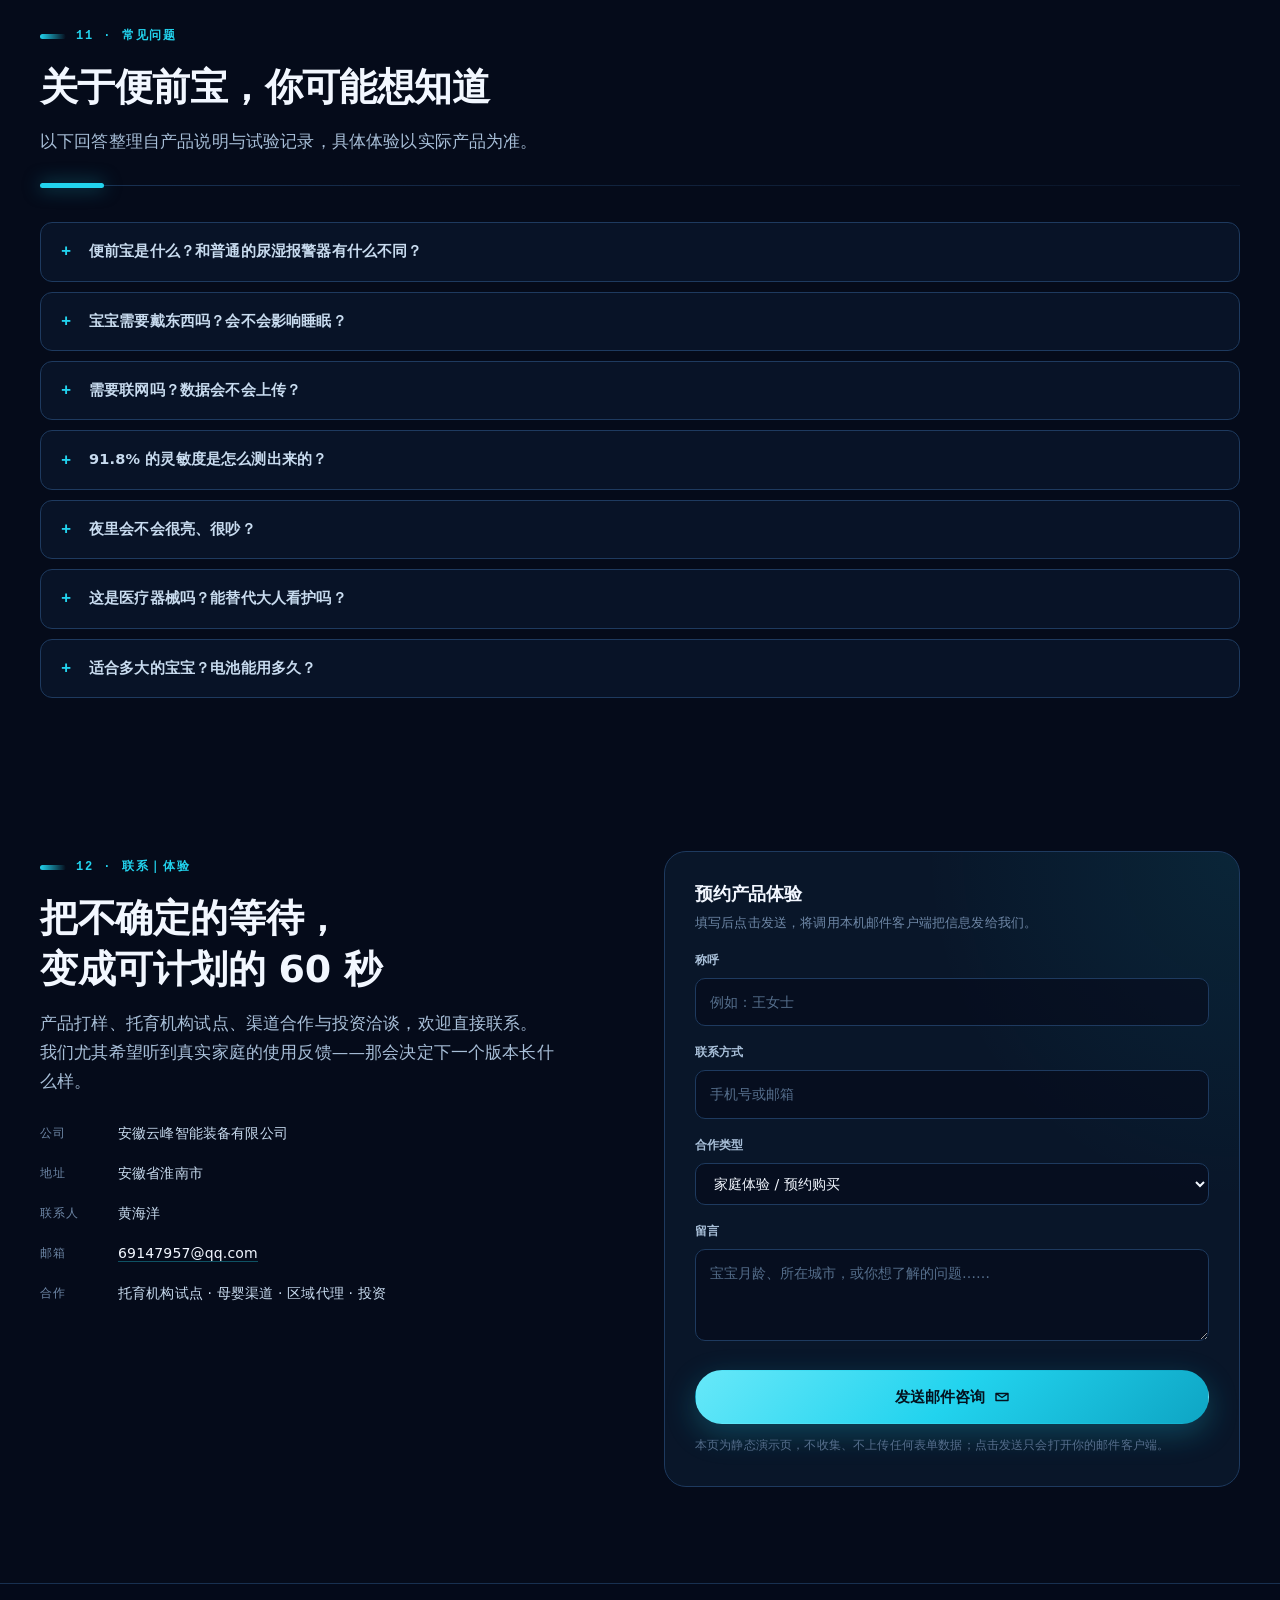
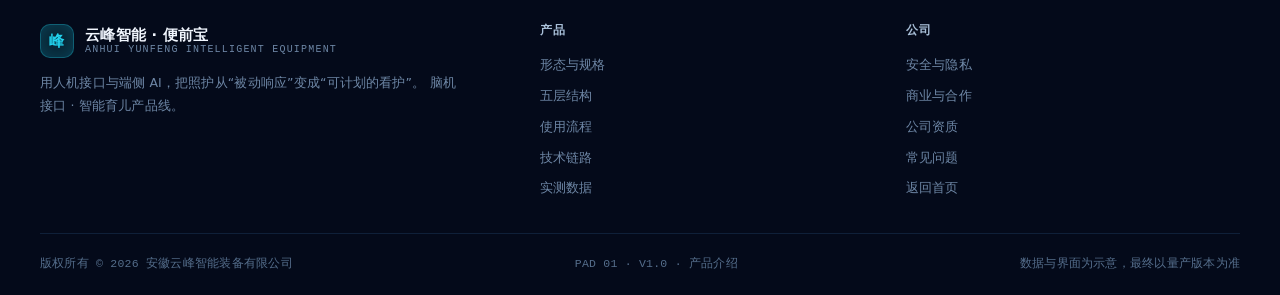
==== commit 47ece088: "about页面171-172行修改自主排便习惯养成的表述" ====
--- a/about.html
+++ b/about.html
@@ -169,7 +169,7 @@
                         </div>
                         <p class="card__text">
                             传统尿不湿产品错过如厕训练的“准备性信号”，孩子自主如厕建立变慢，亲子焦虑增加。
-                            从低月龄建立“姿势—排便”映射，能说话了就可以主动告诉长辈自己的排便需求。
+                            从低月龄建立“姿势—排便”的映射习惯，形成能走路后就有自主如厕的意识。
                         </p>
                     </article>
 
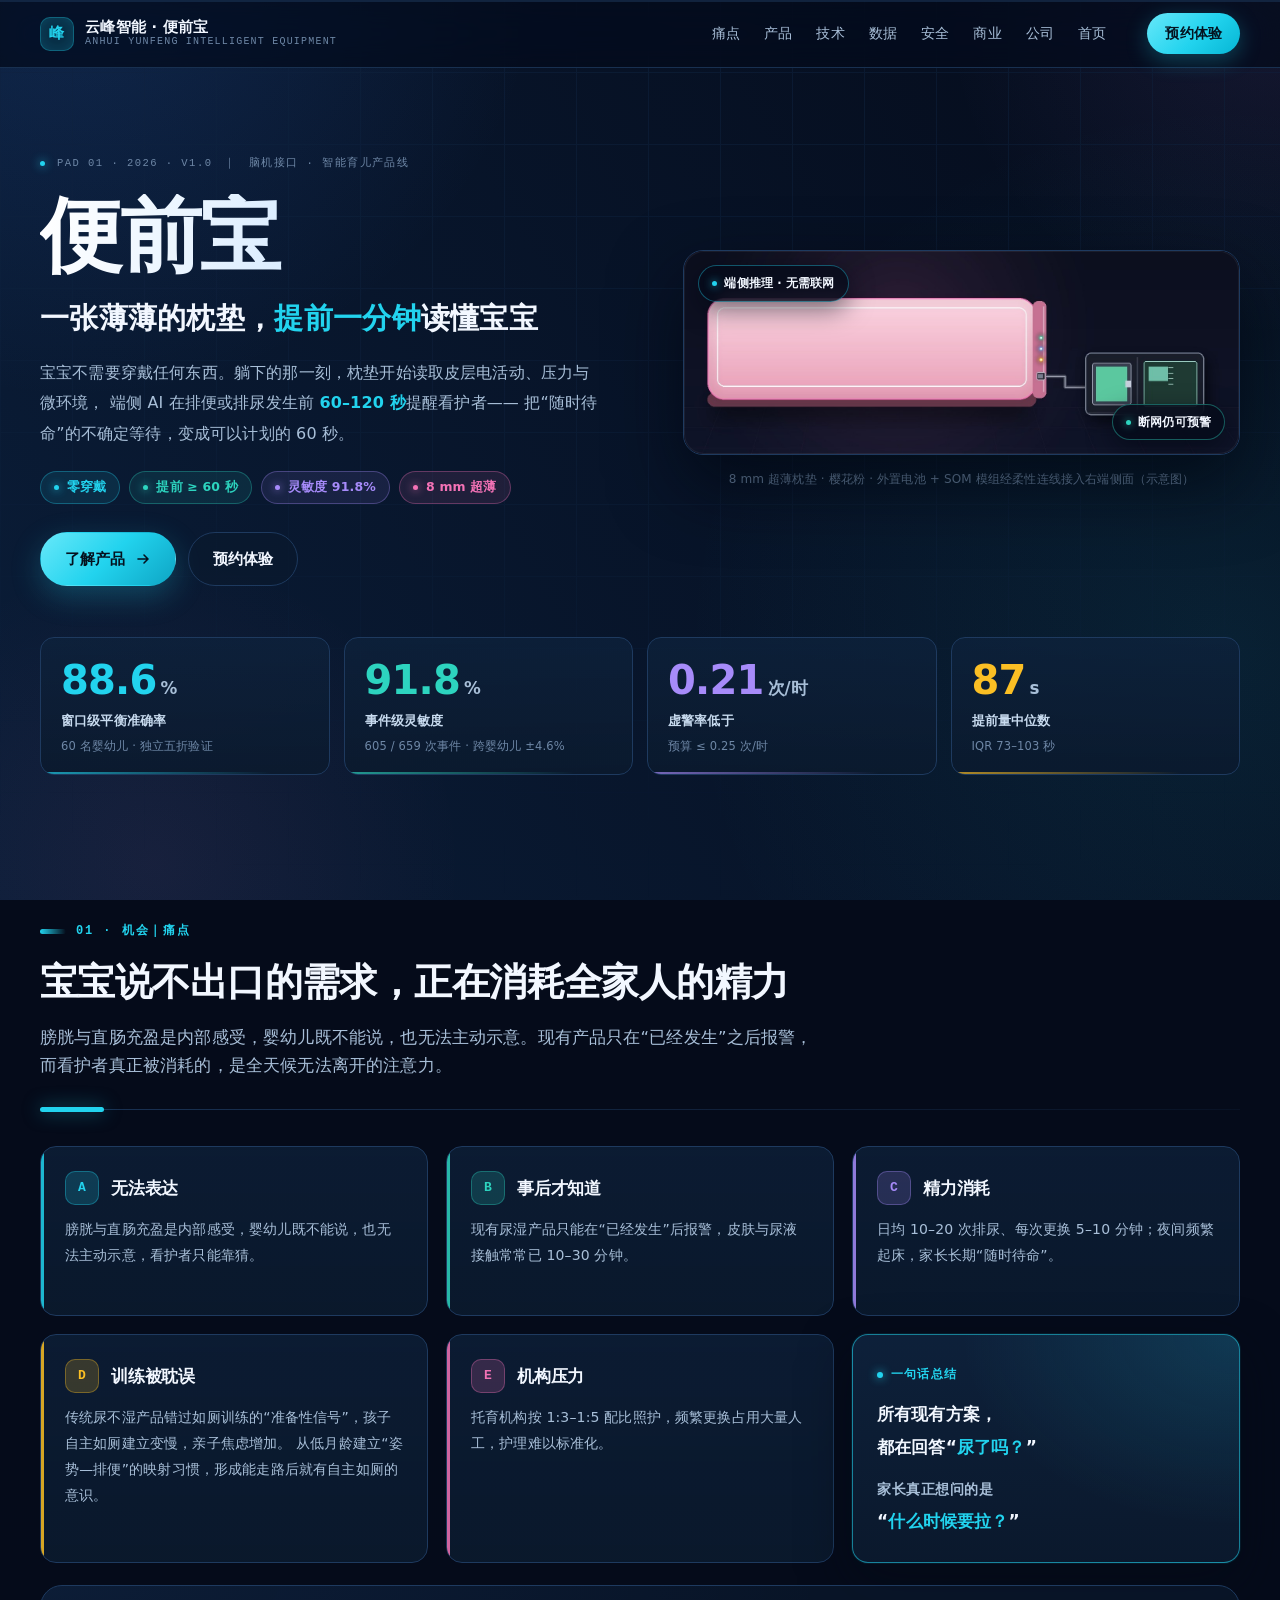
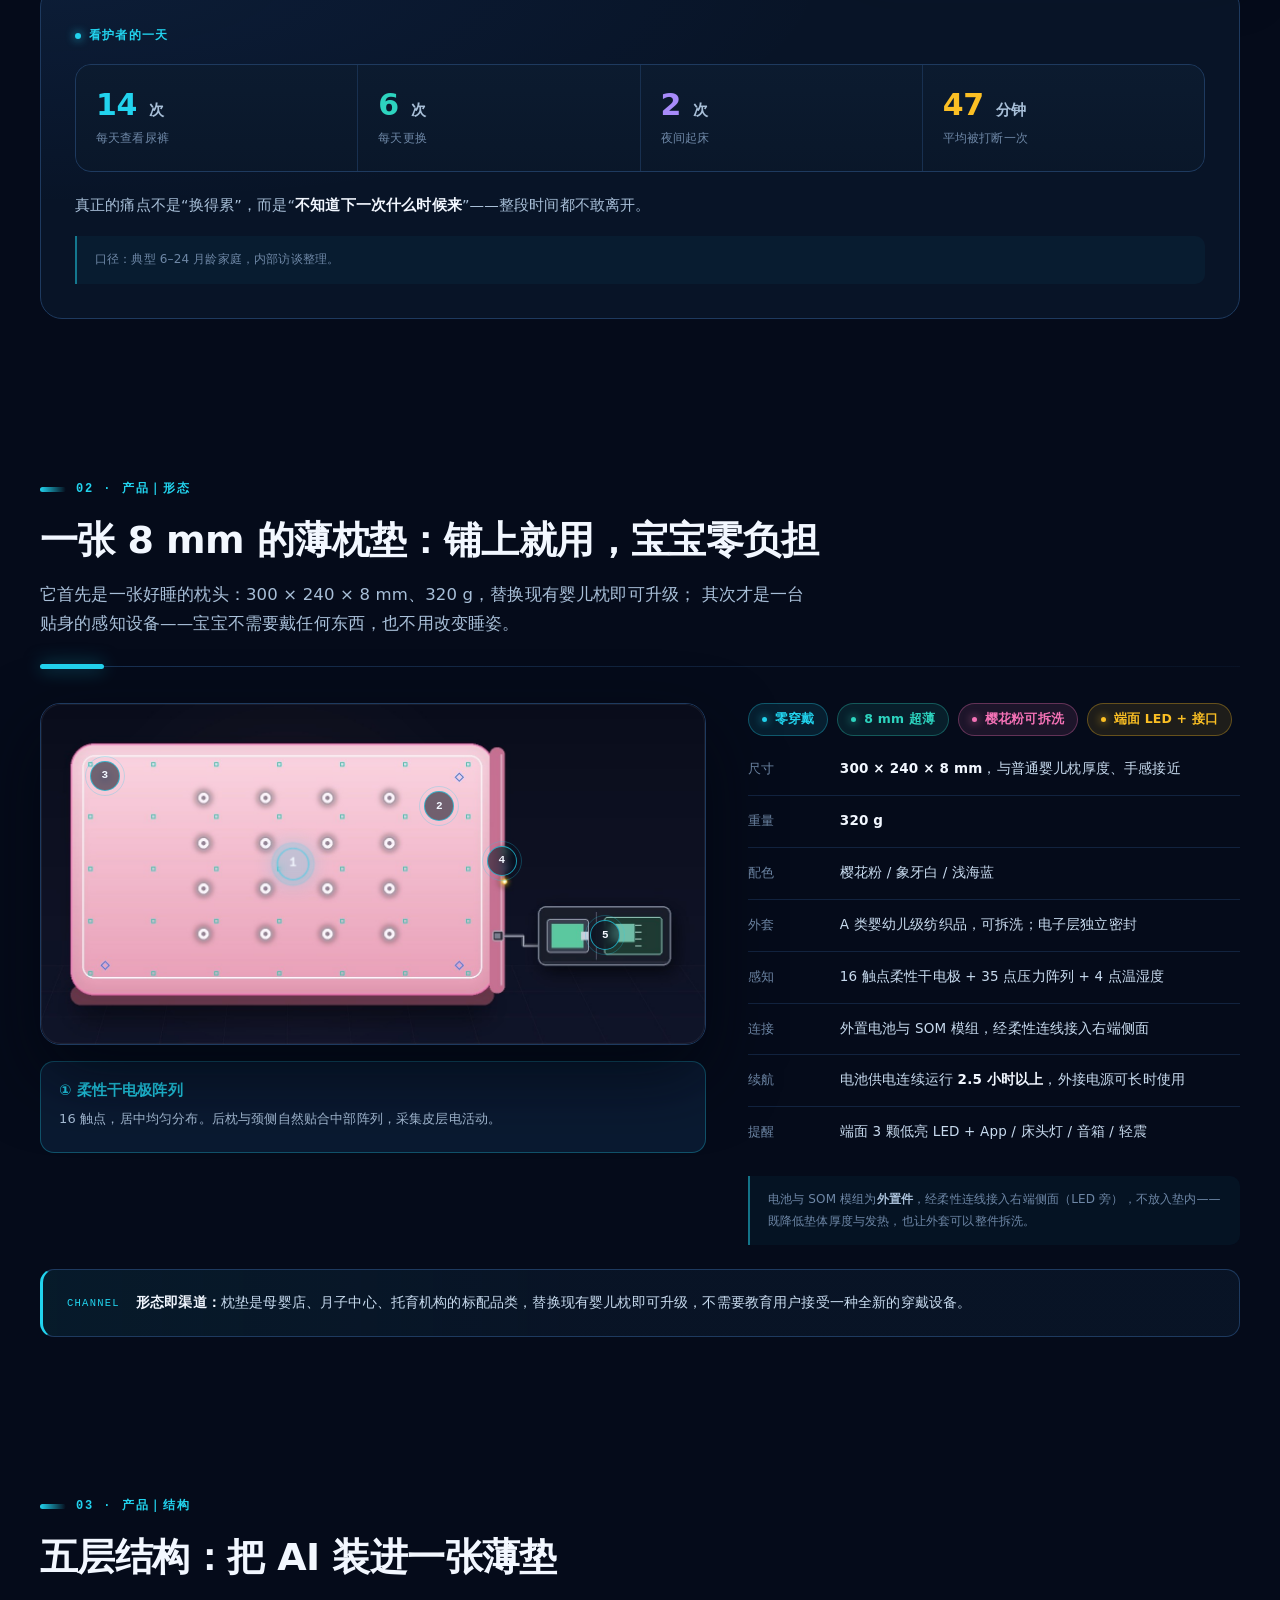
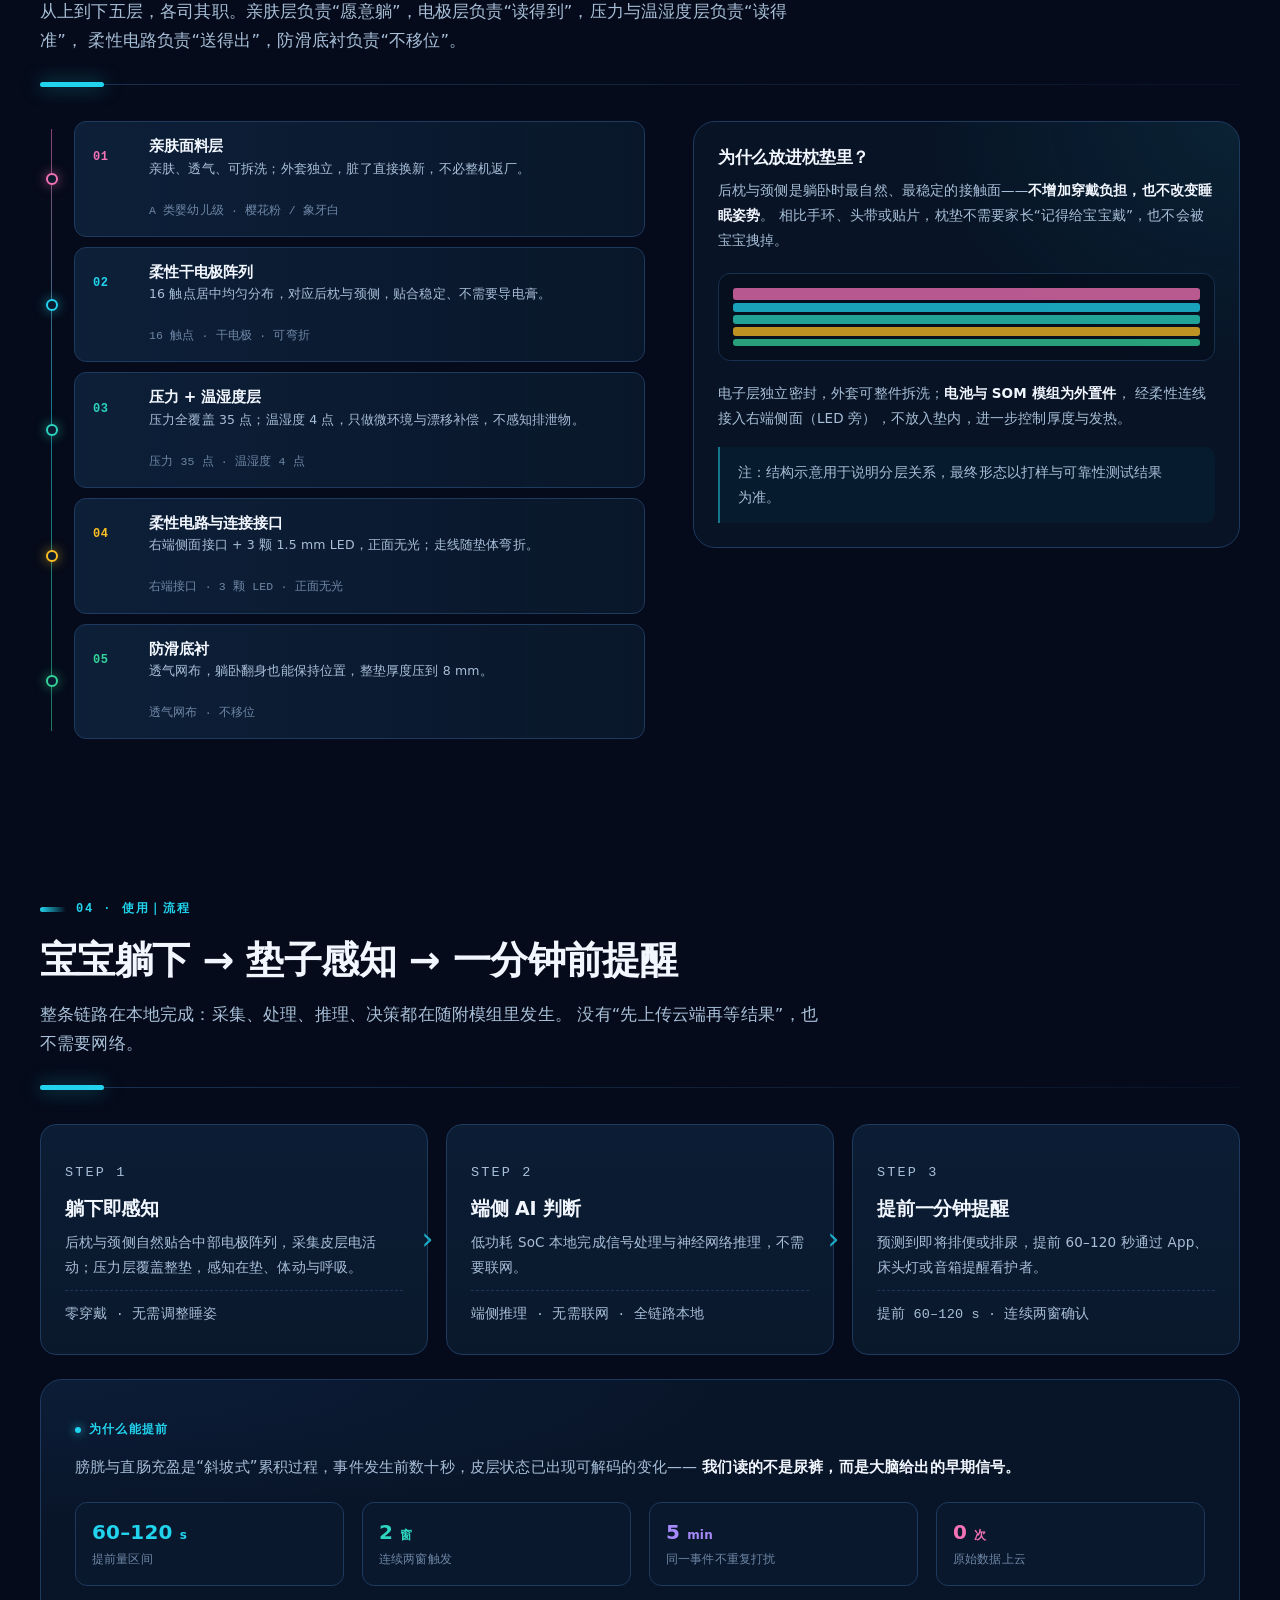
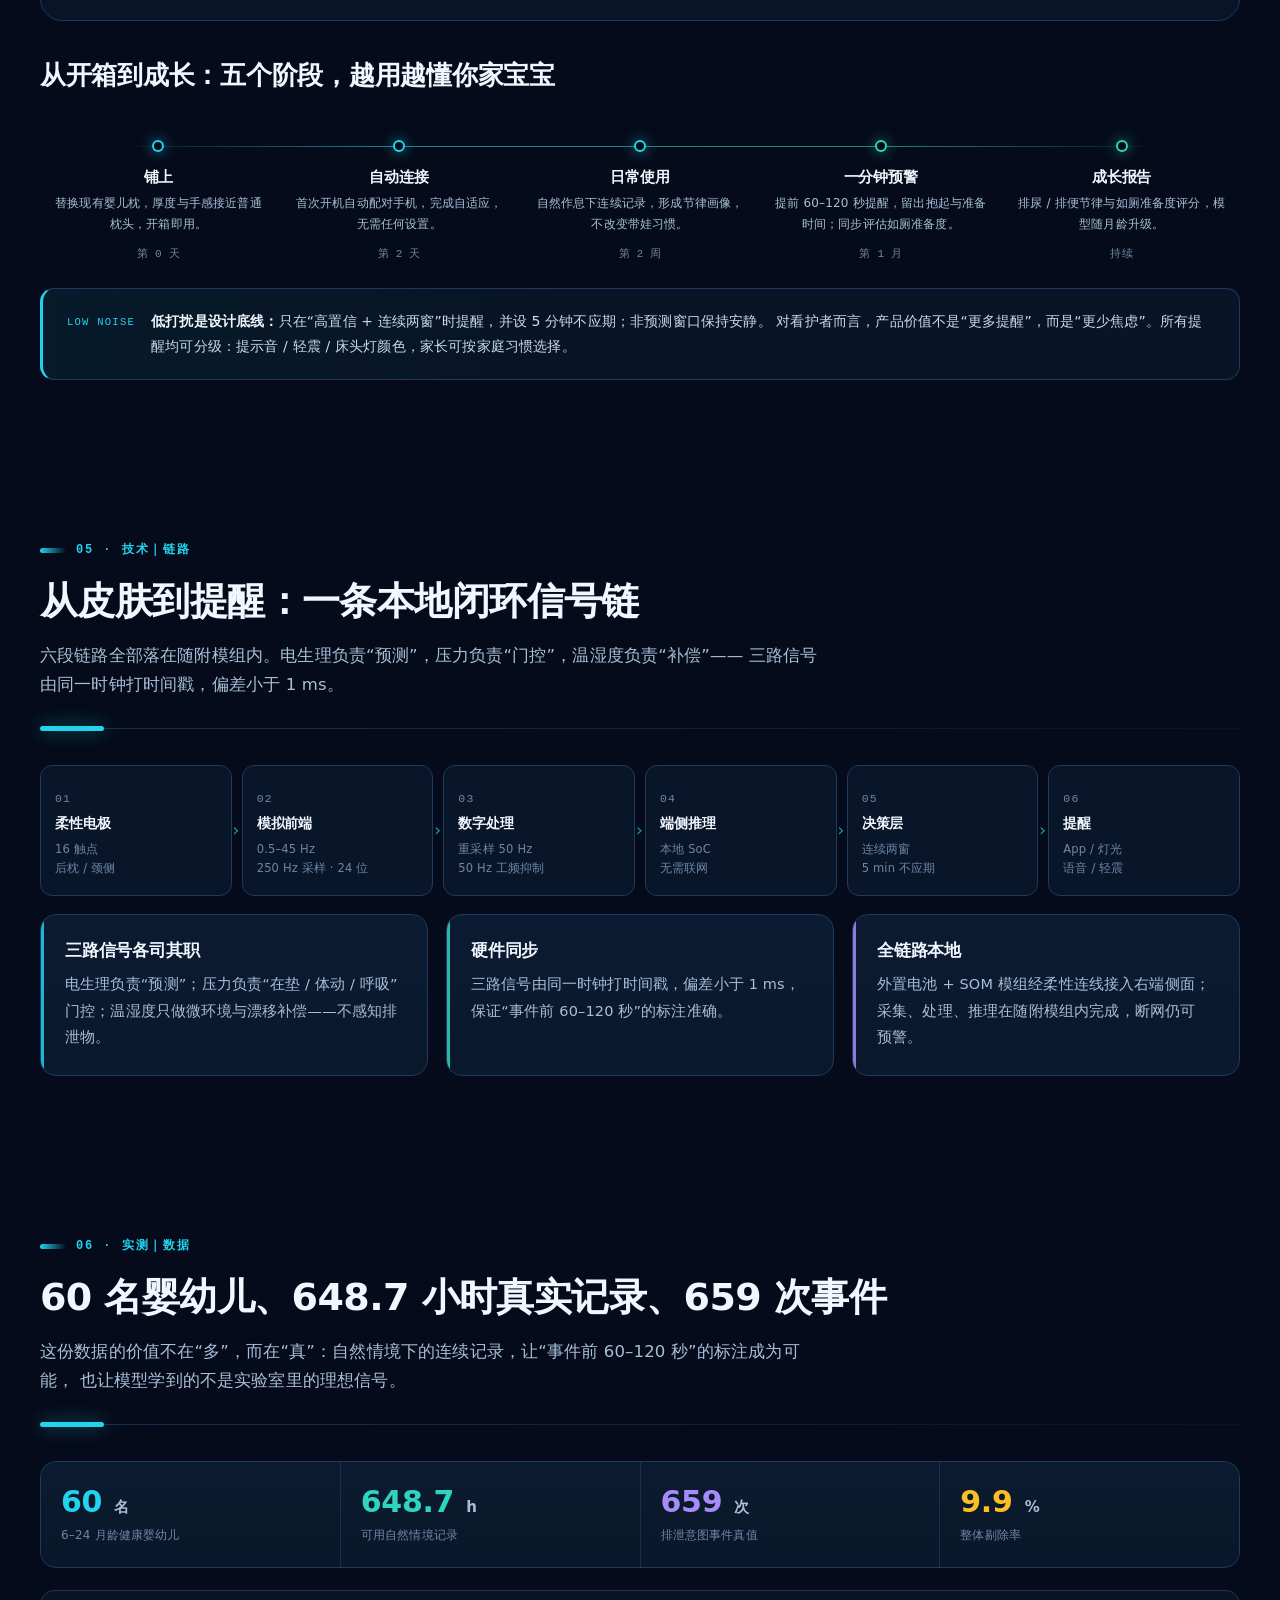
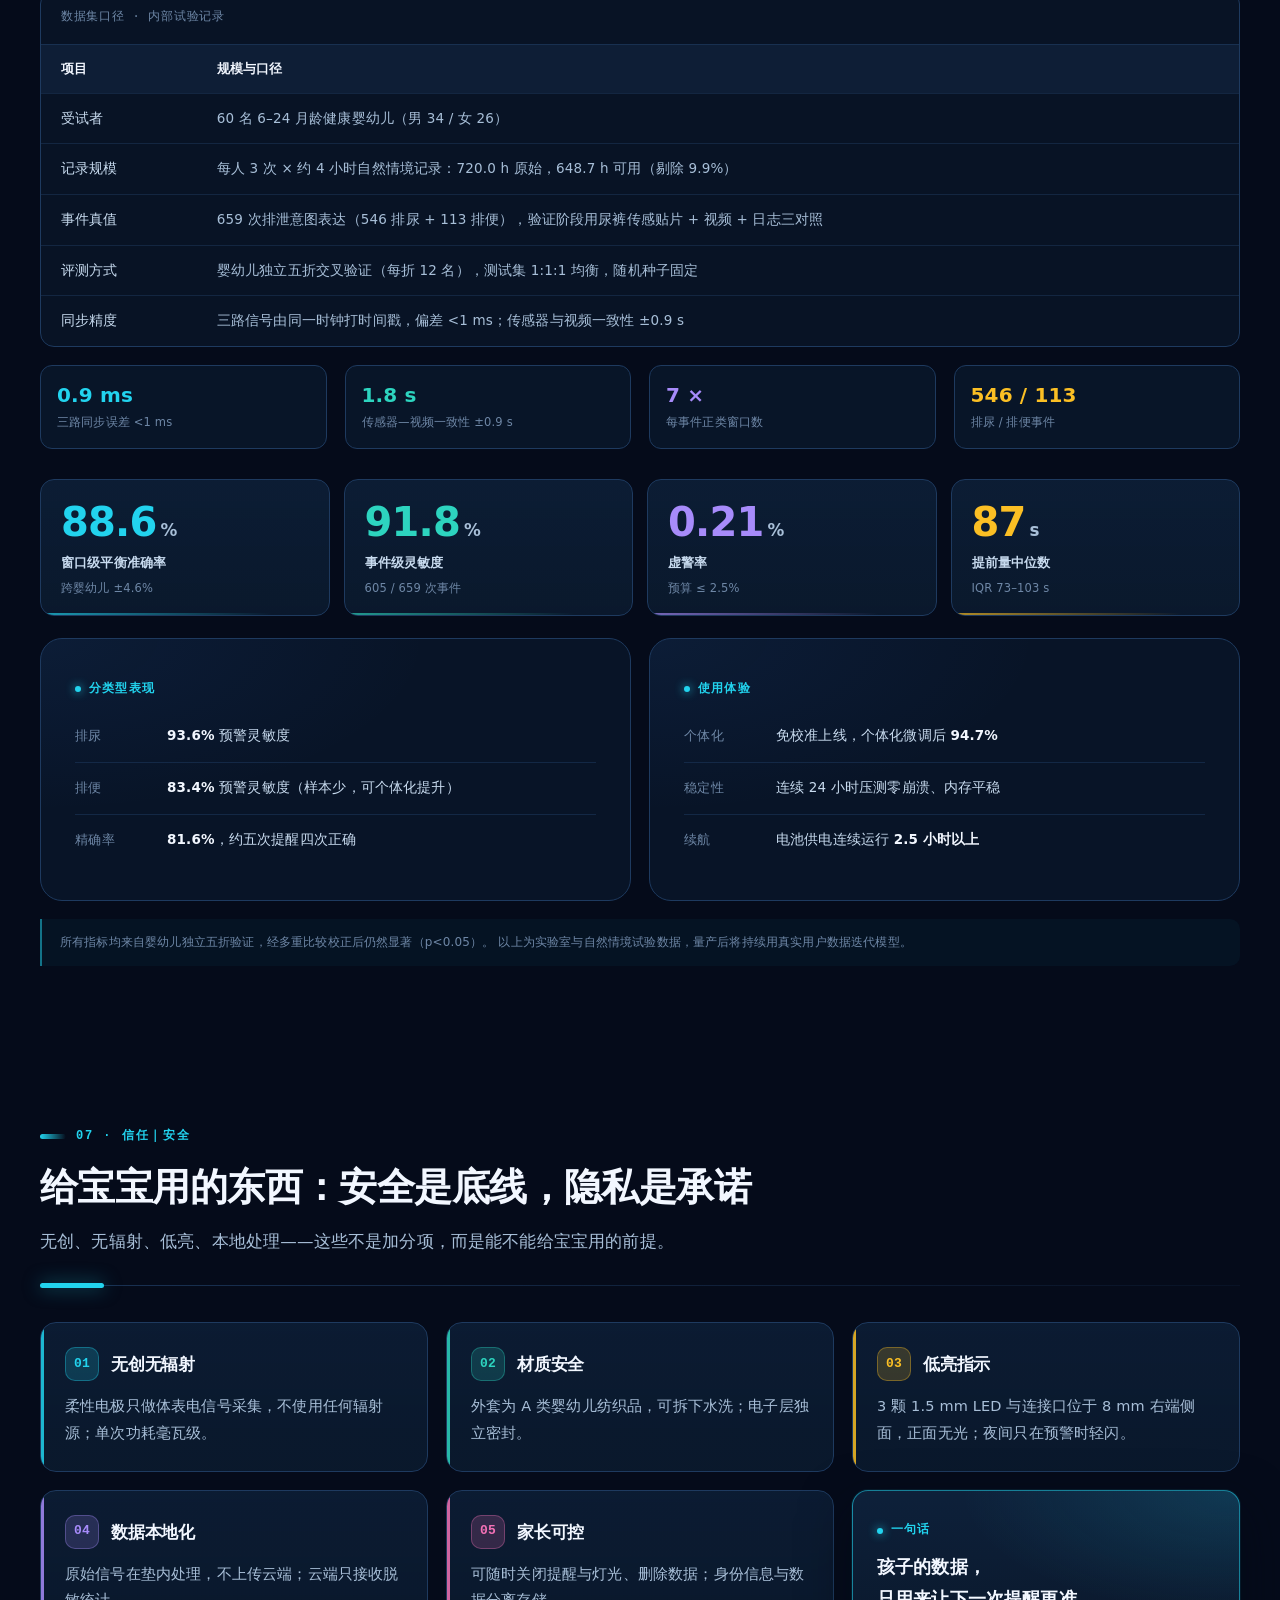
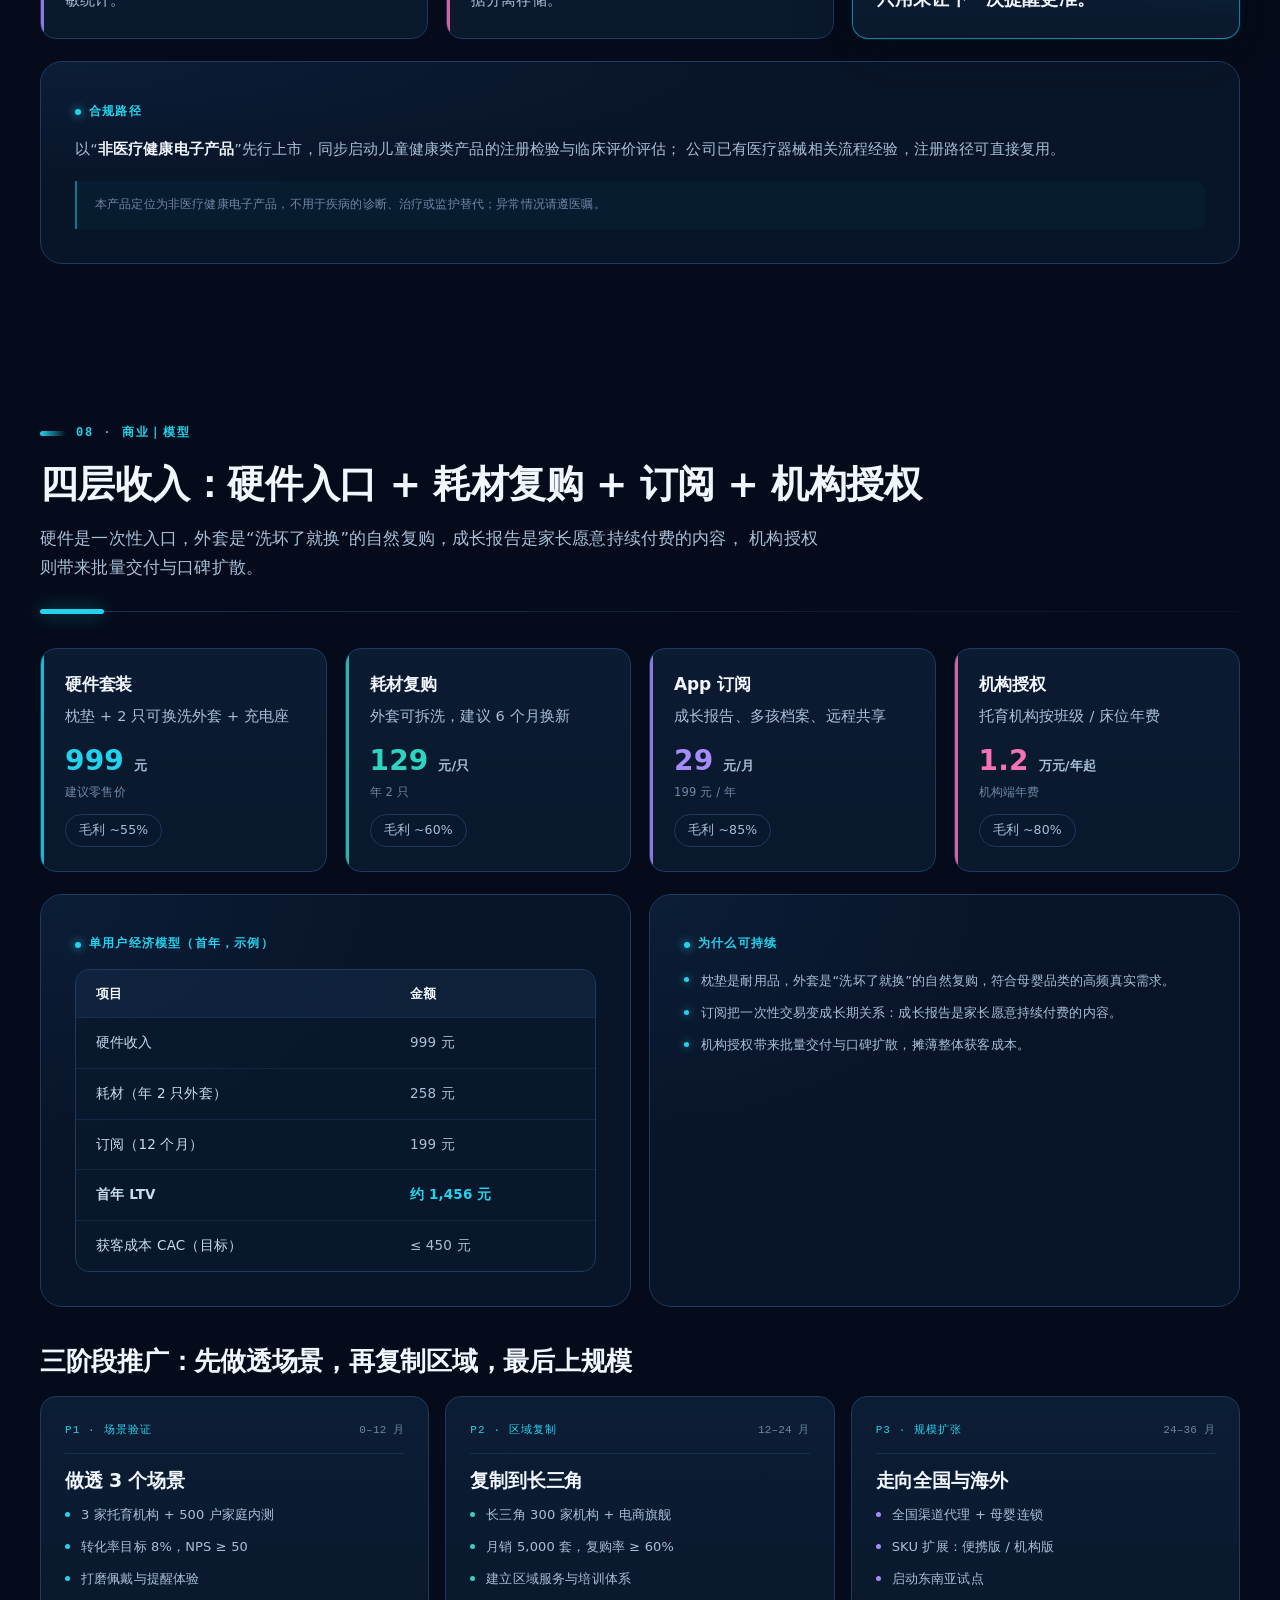
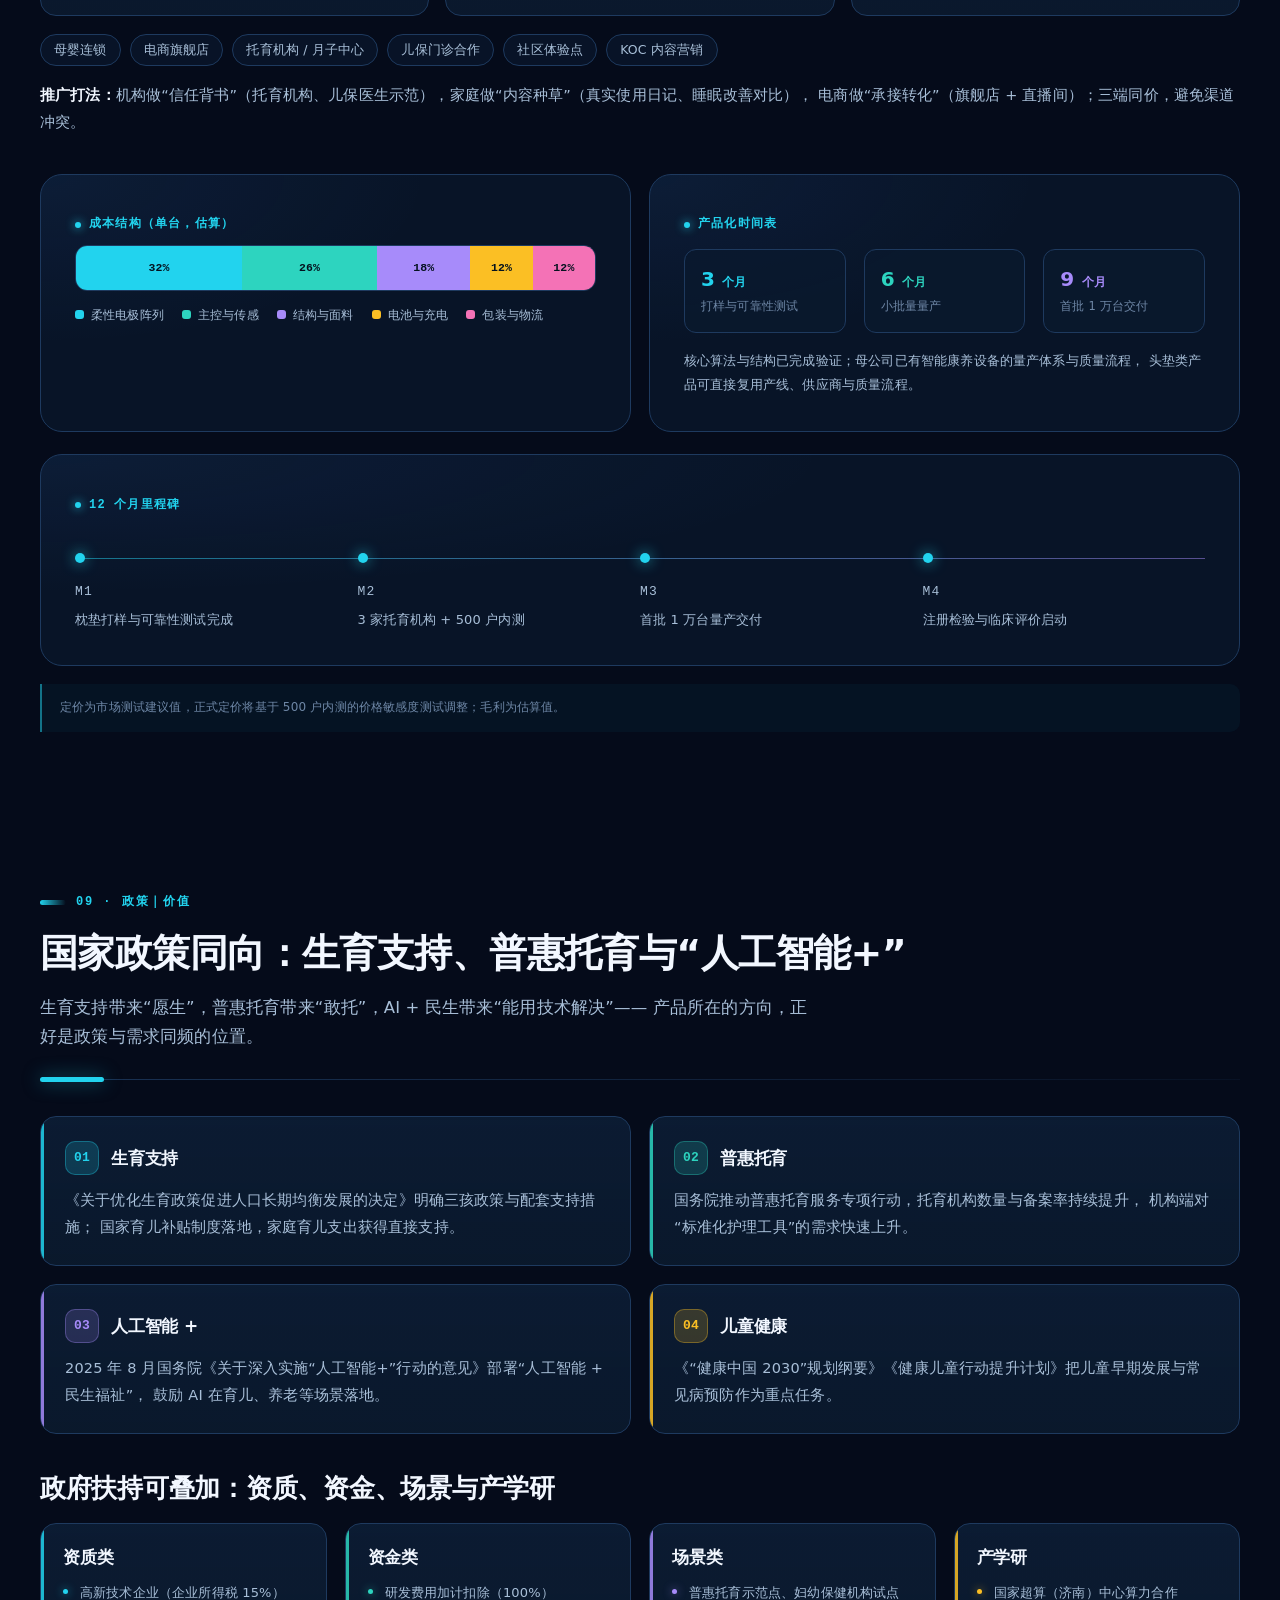
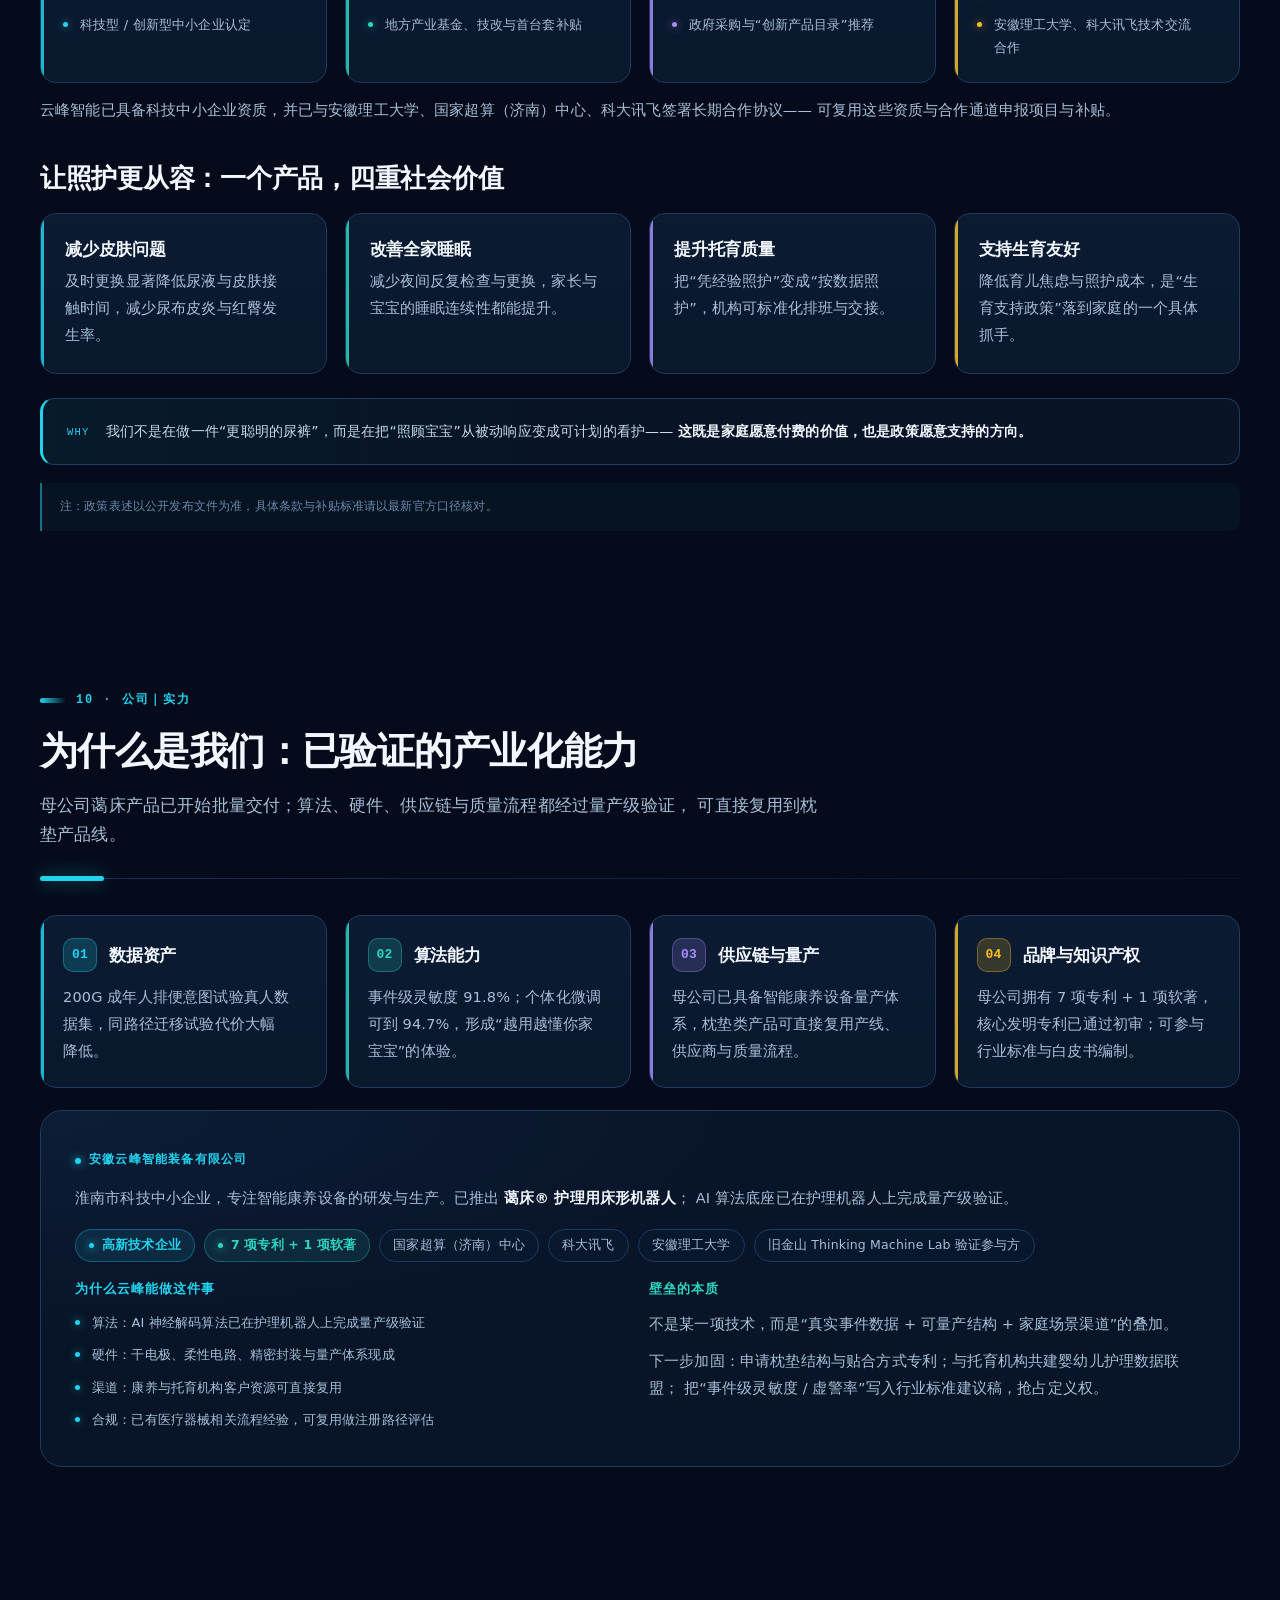
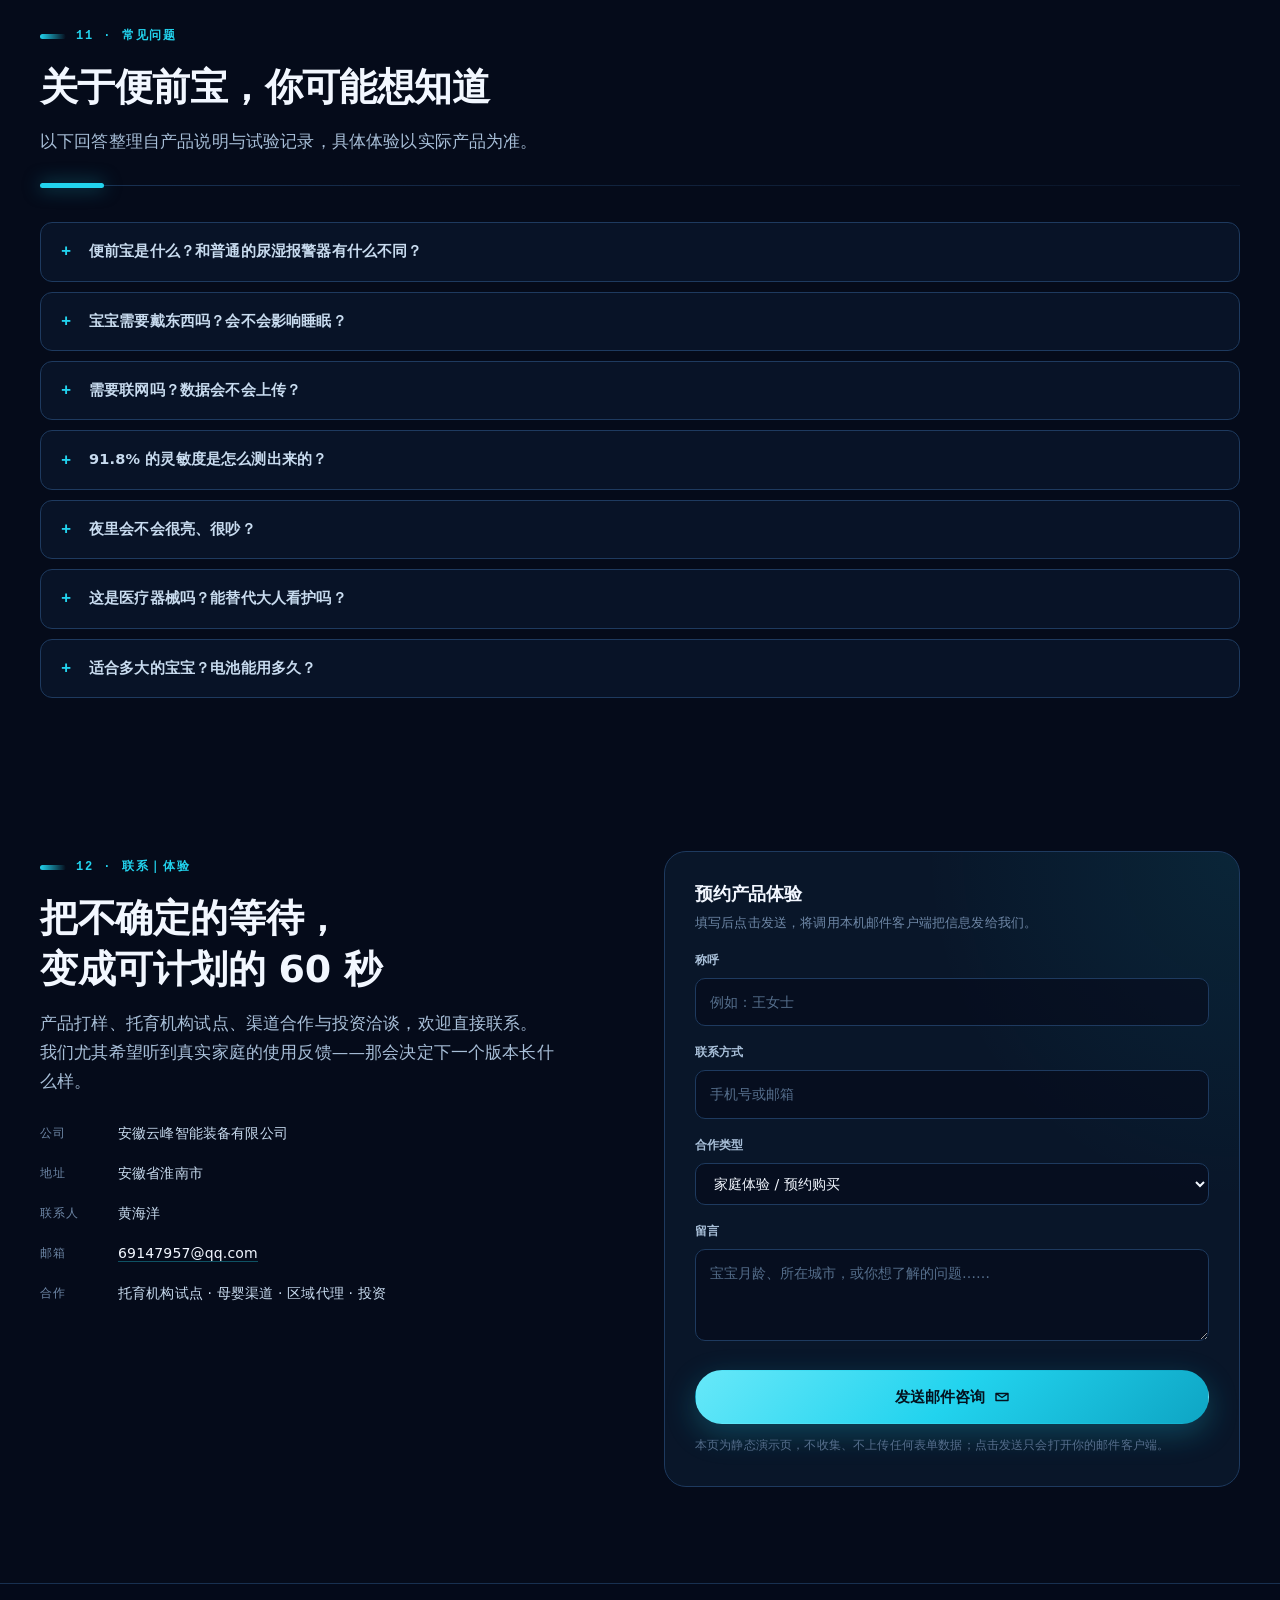
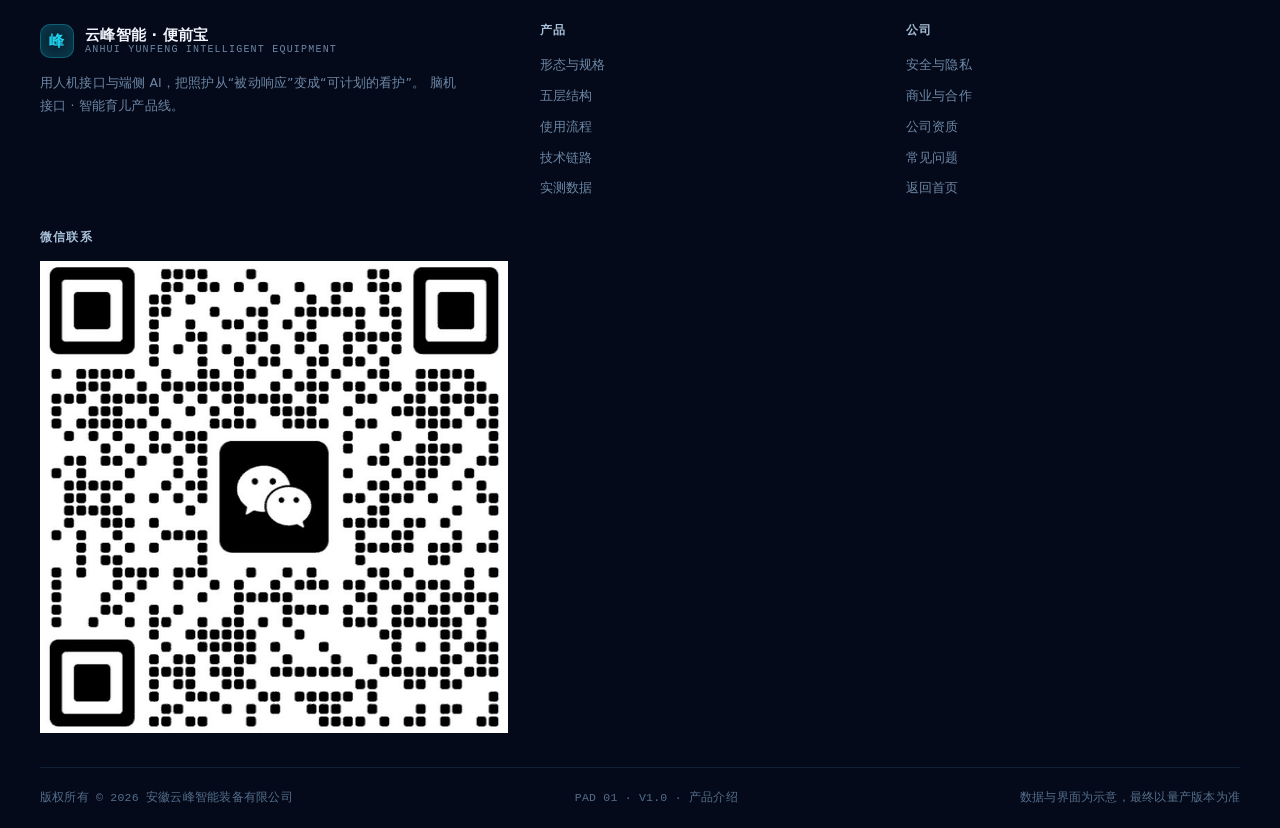
==== commit 33e3d0ec: "about页面1370-1376行添加微信二维码" ====
--- a/about.html
+++ b/about.html
@@ -1366,8 +1366,15 @@
                         <li><a href="index.html">返回首页</a></li>
                     </ul>
                 </div>
-            </div>
-
+
+                <div class="footer__wx">
+                    <h4>微信联系</h4>
+                    <div class="wx-card">
+                        <img src="assets/wechat-qr.png" width="480" height="472"
+                             alt="云峰智能微信联系二维码">
+                    </div>
+                </div>
+            </div>
             <div class="footer__bottom">
                 <span>版权所有 © <span id="year">2026</span> 安徽云峰智能装备有限公司</span>
                 <span>PAD 01 · V1.0 · 产品介绍</span>
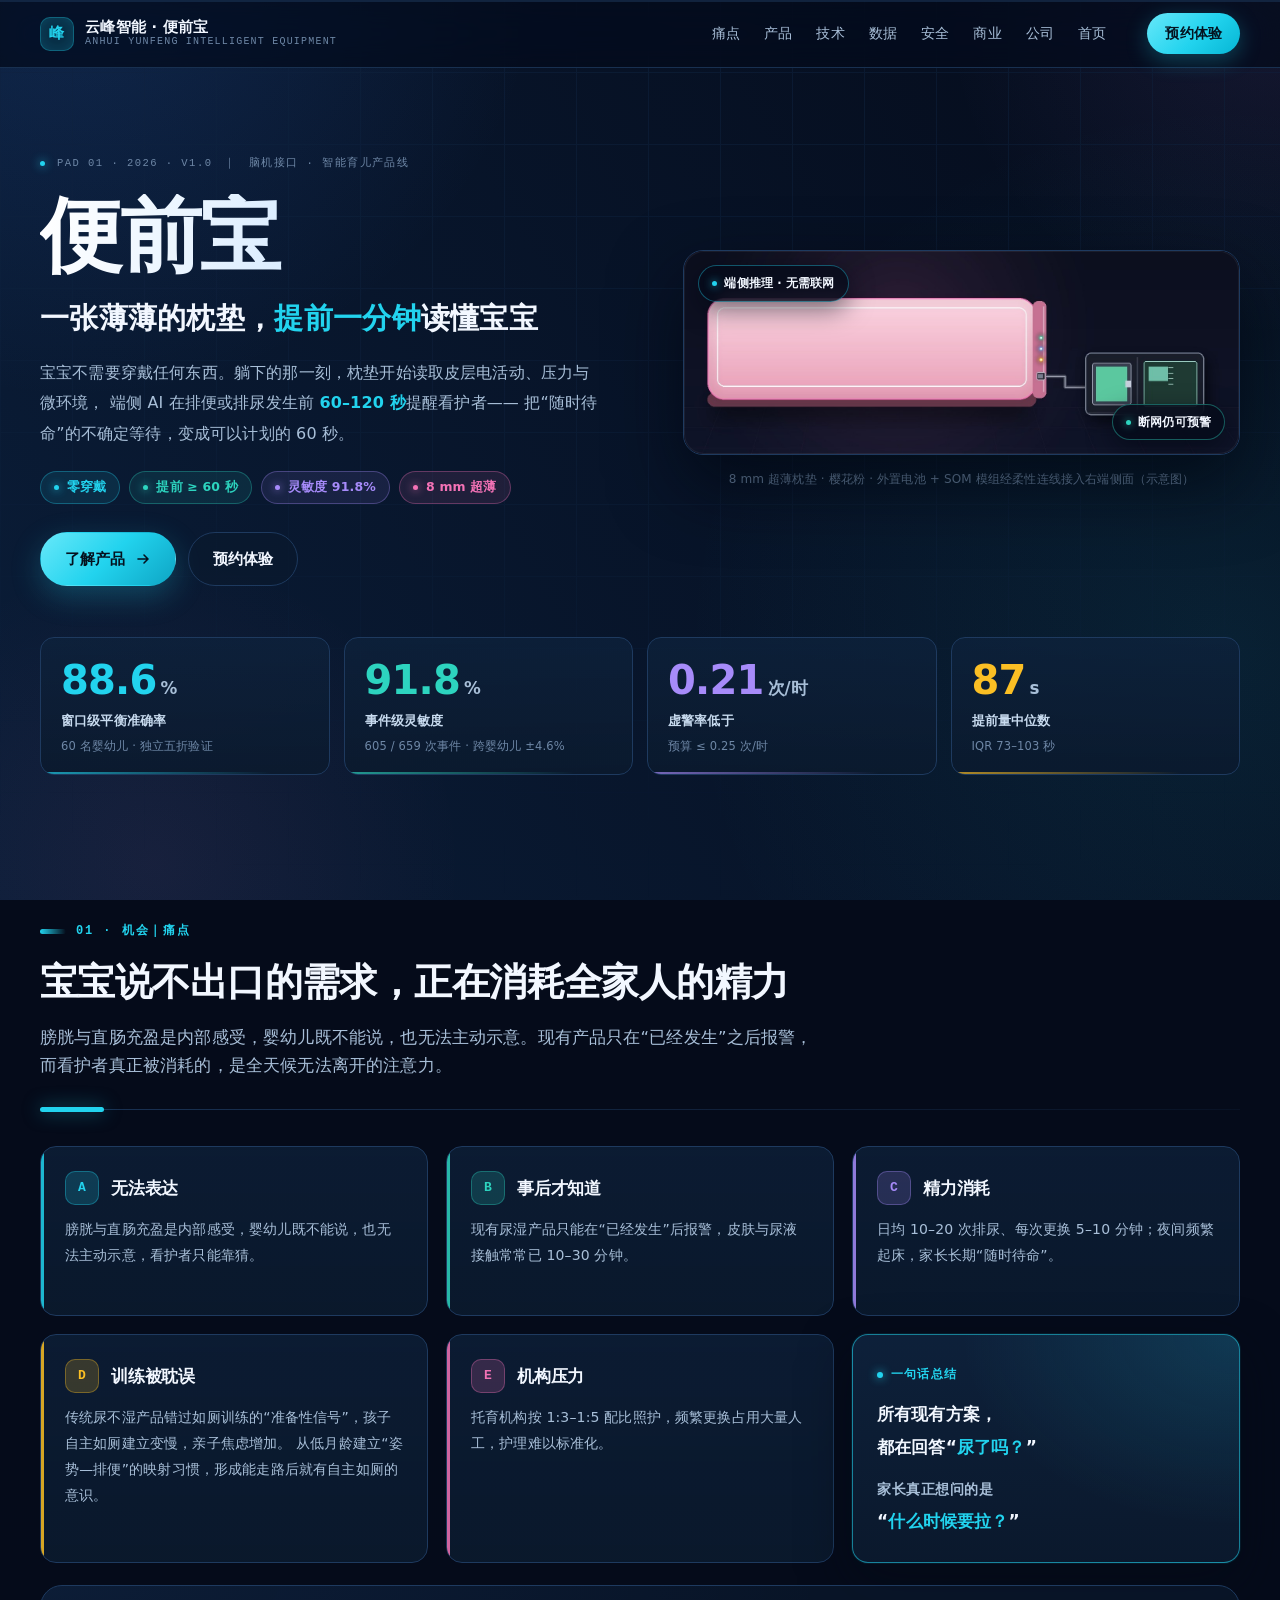
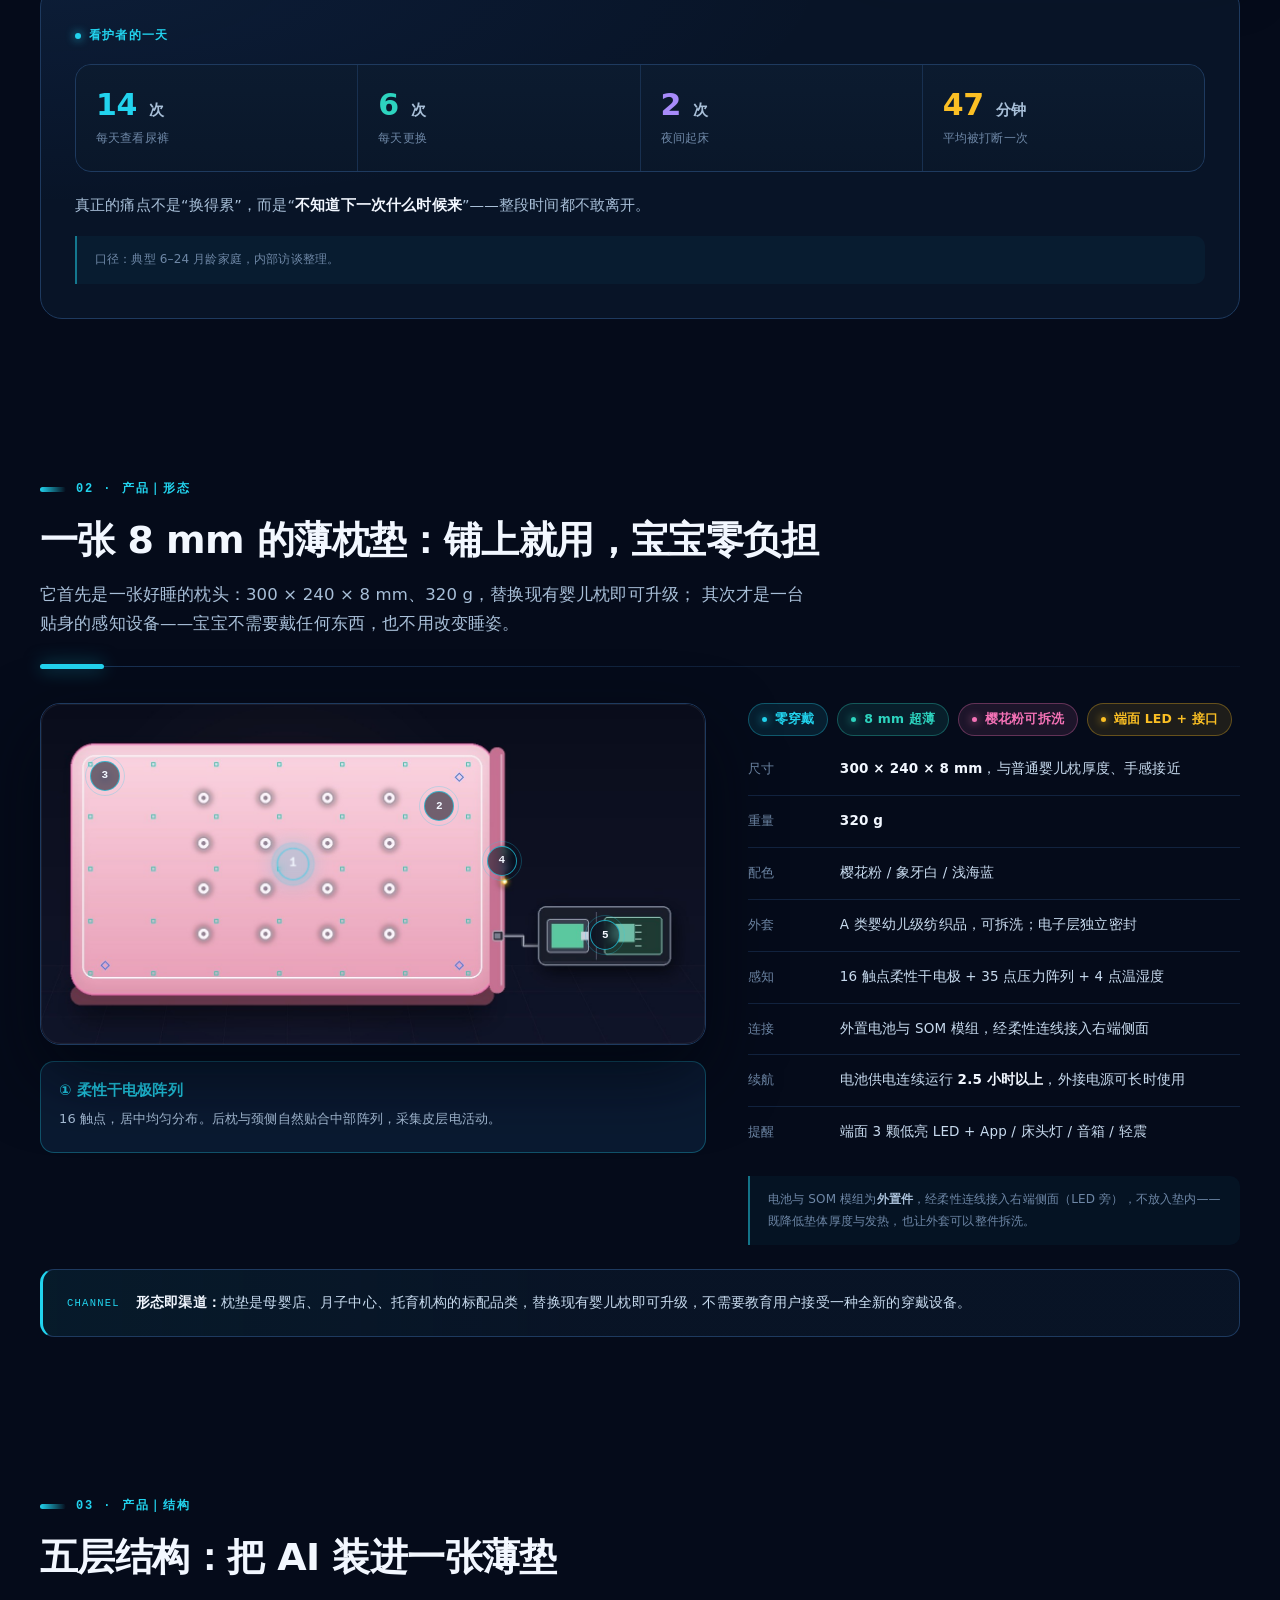
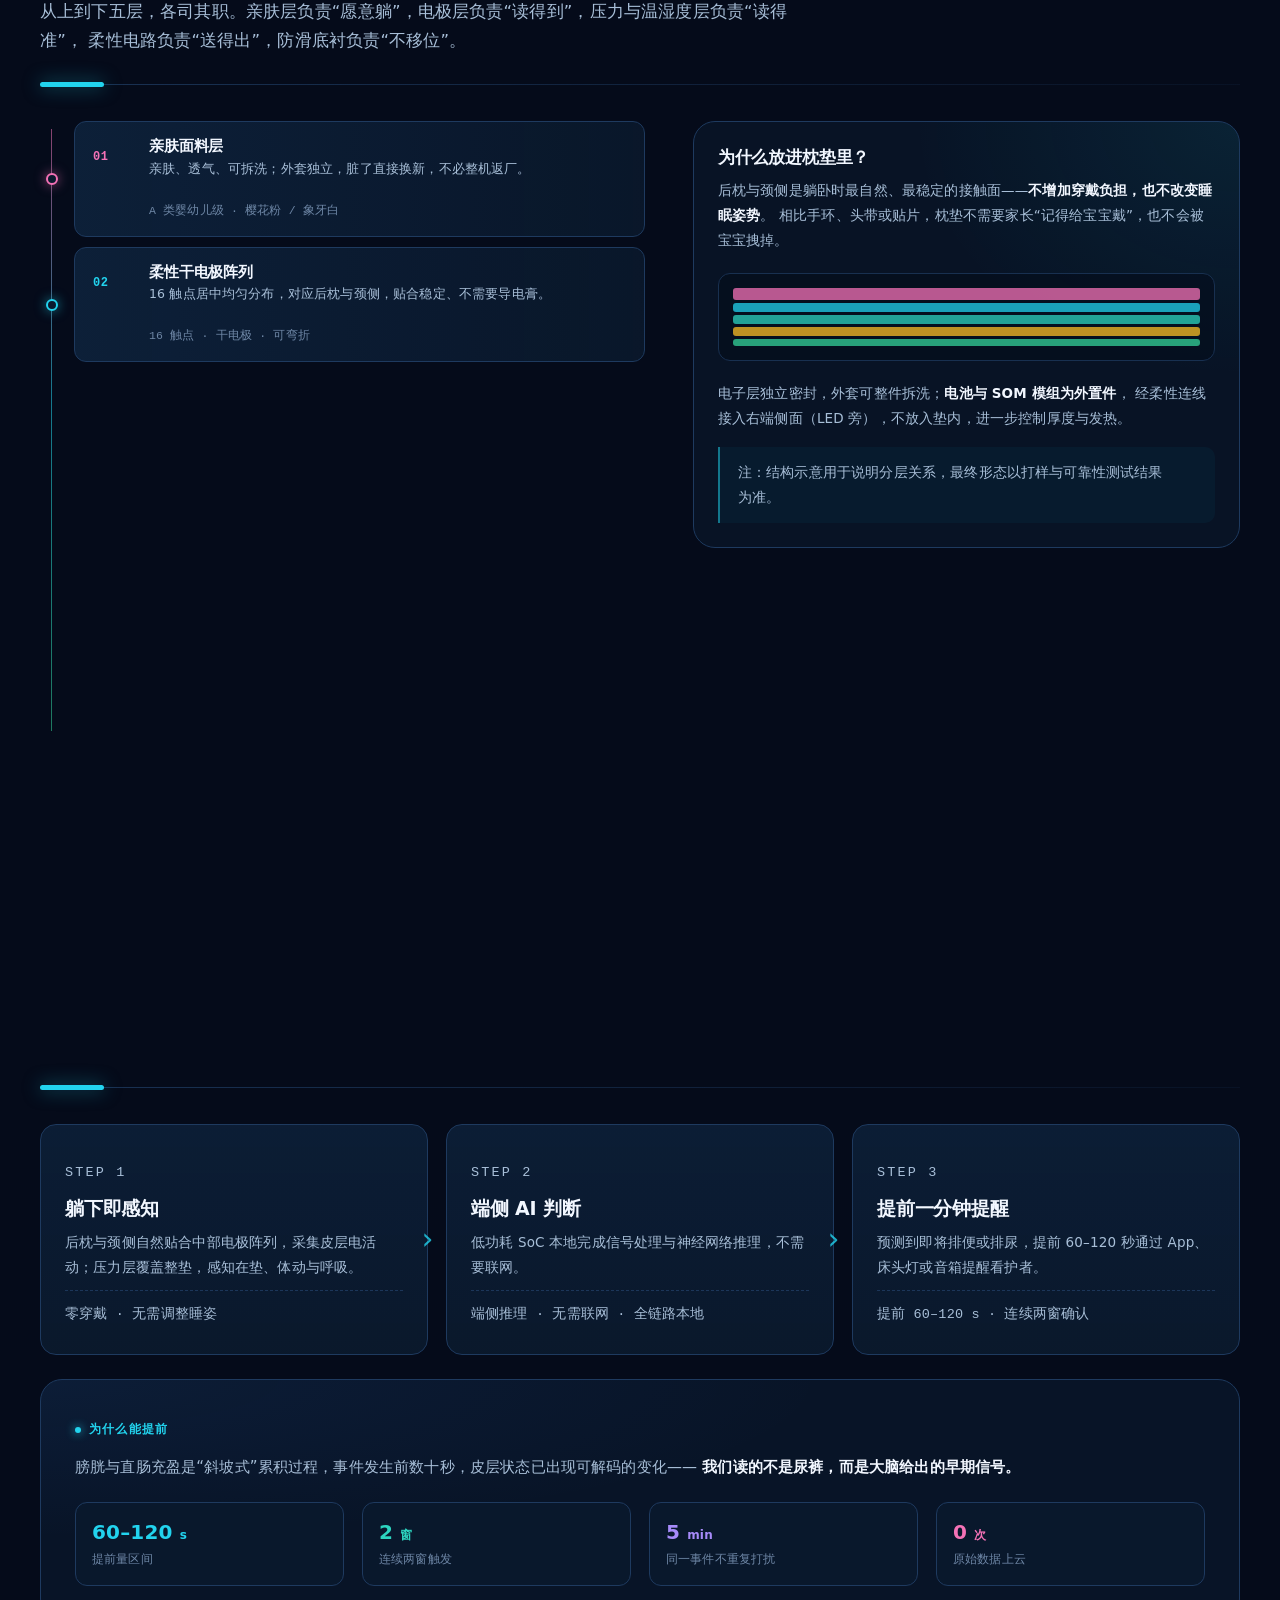
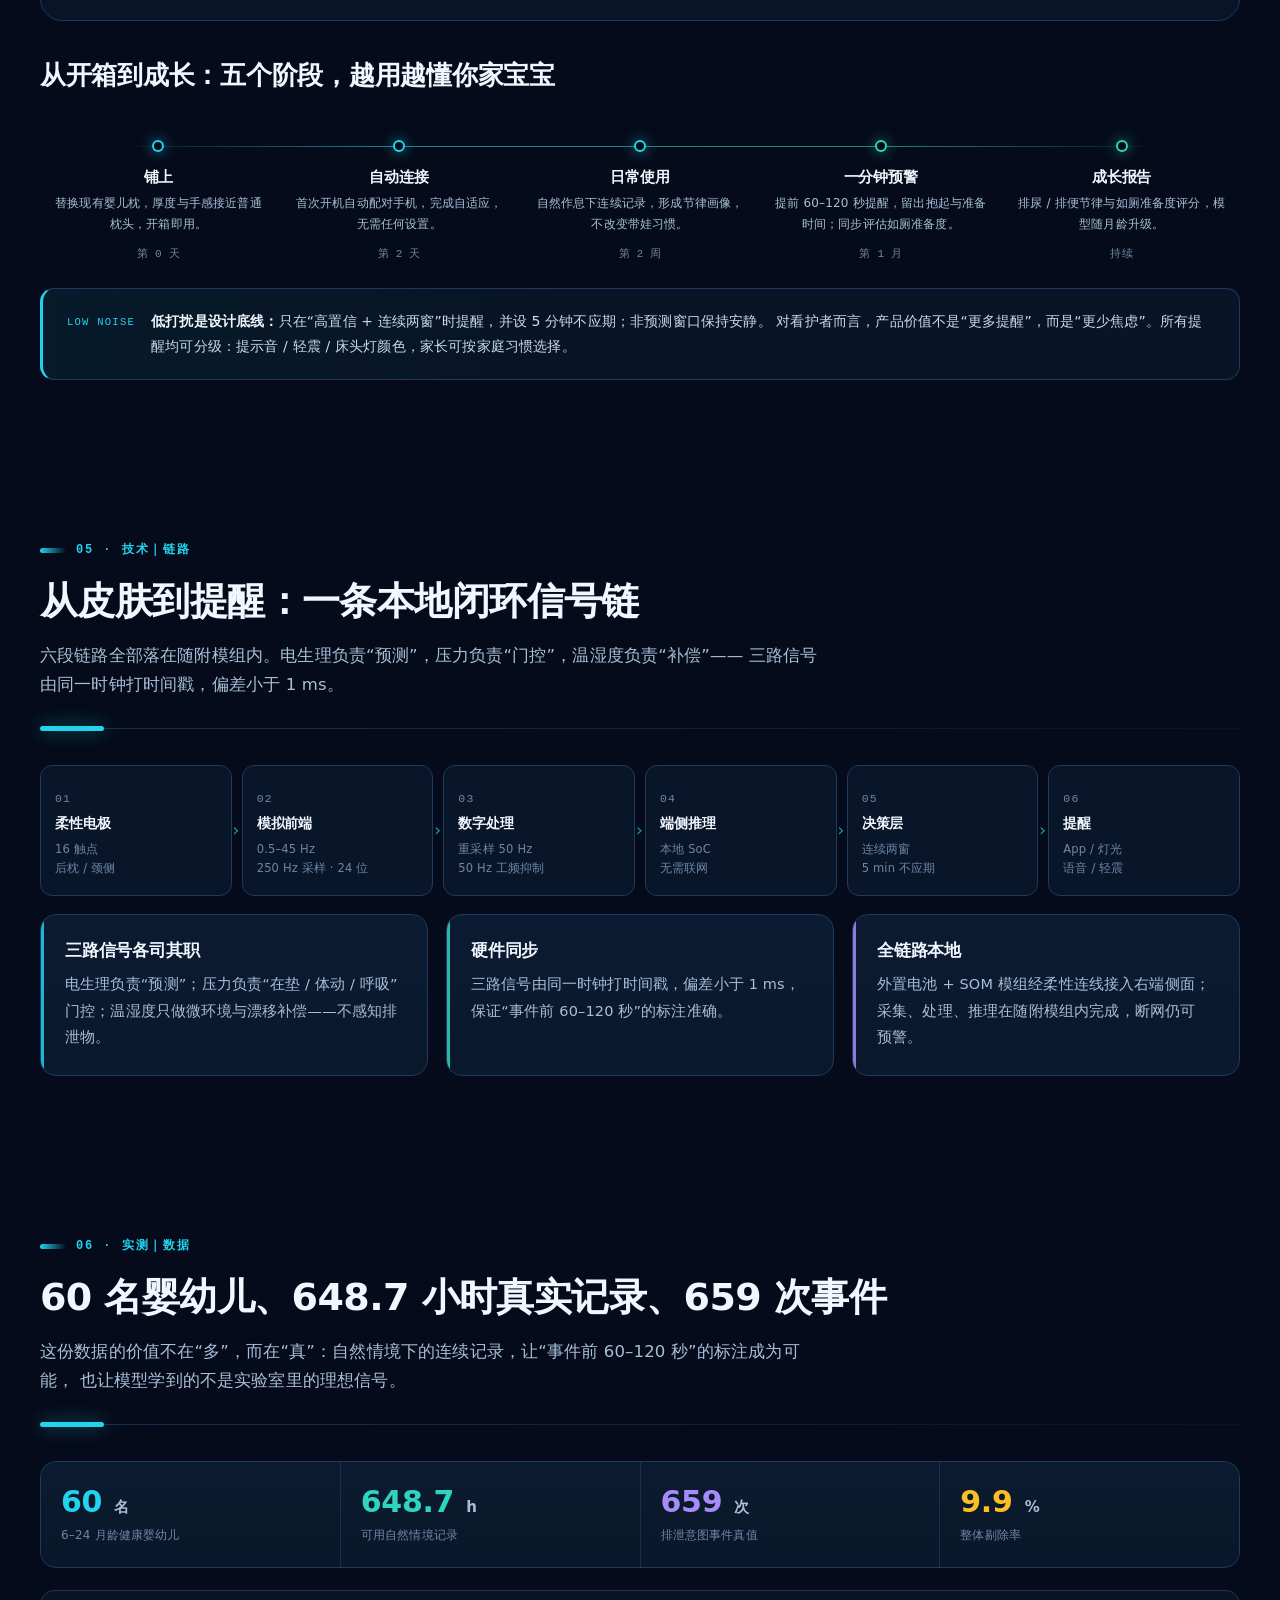
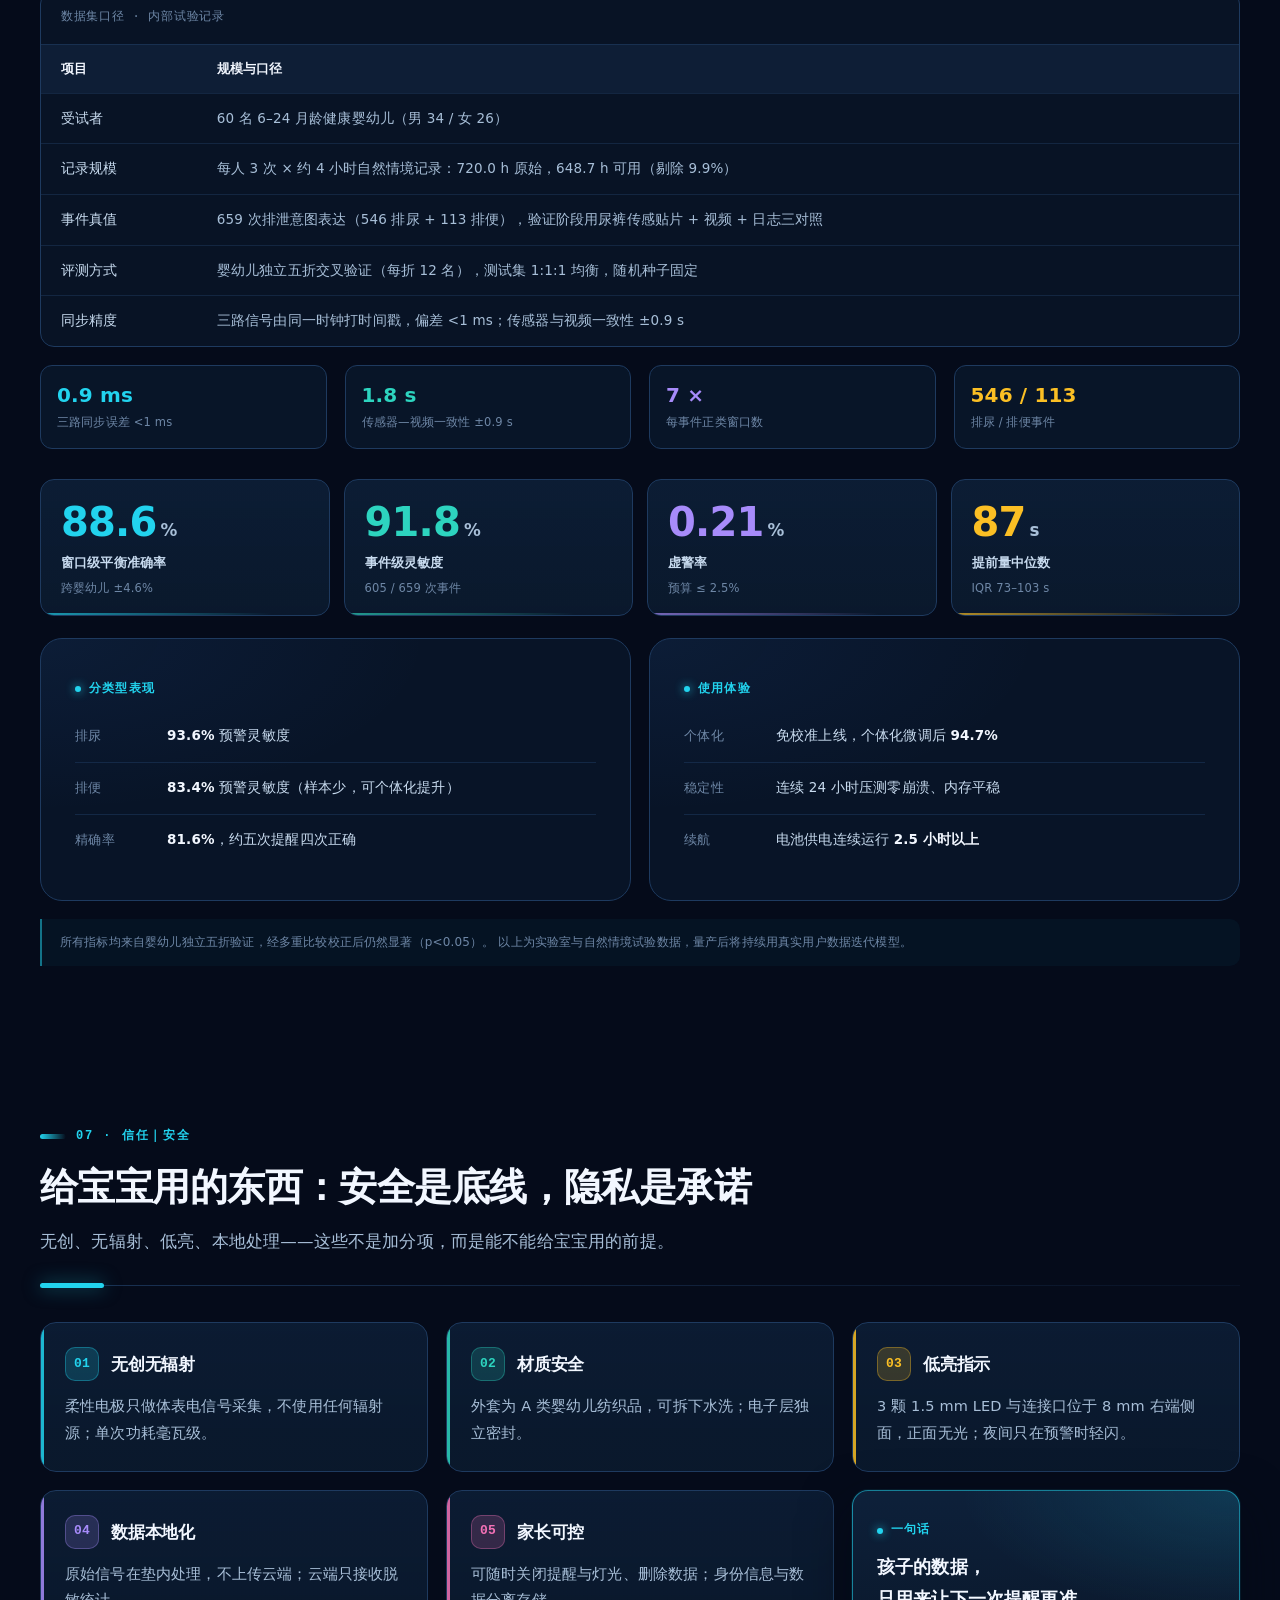
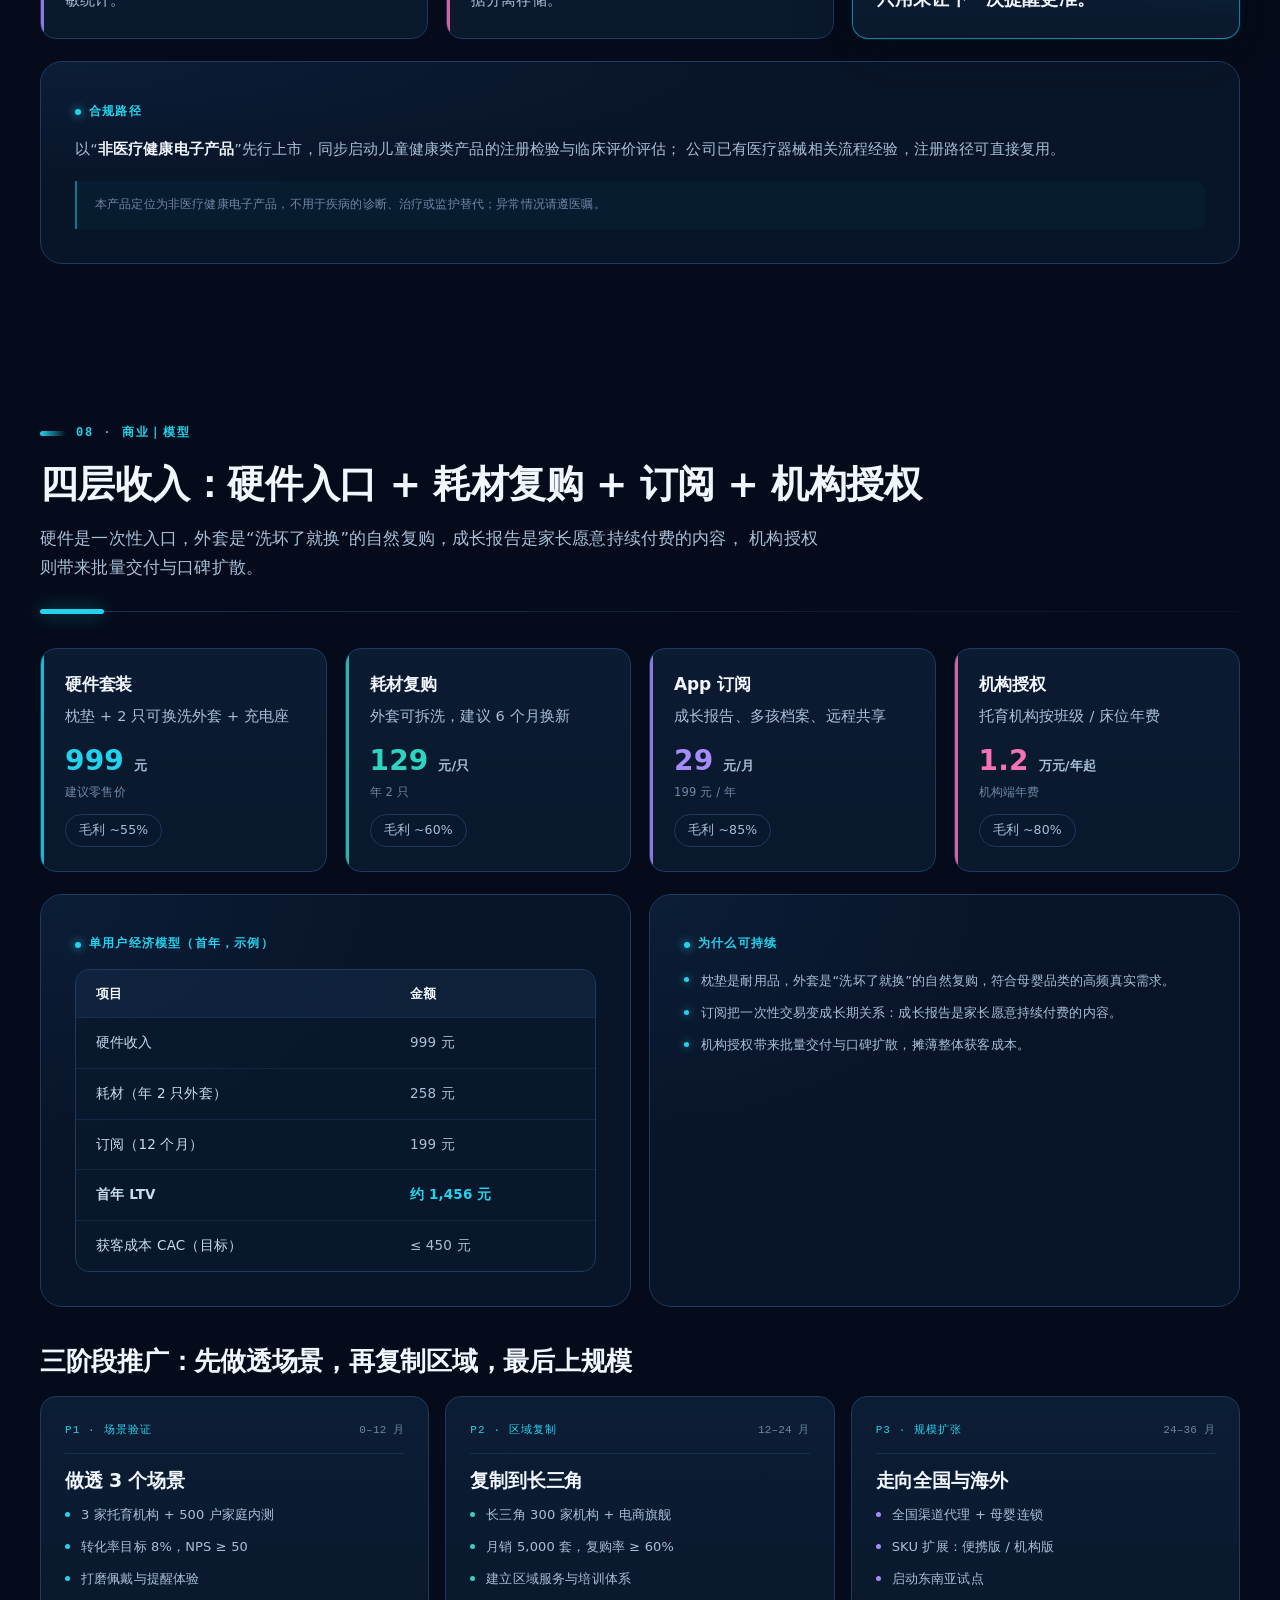
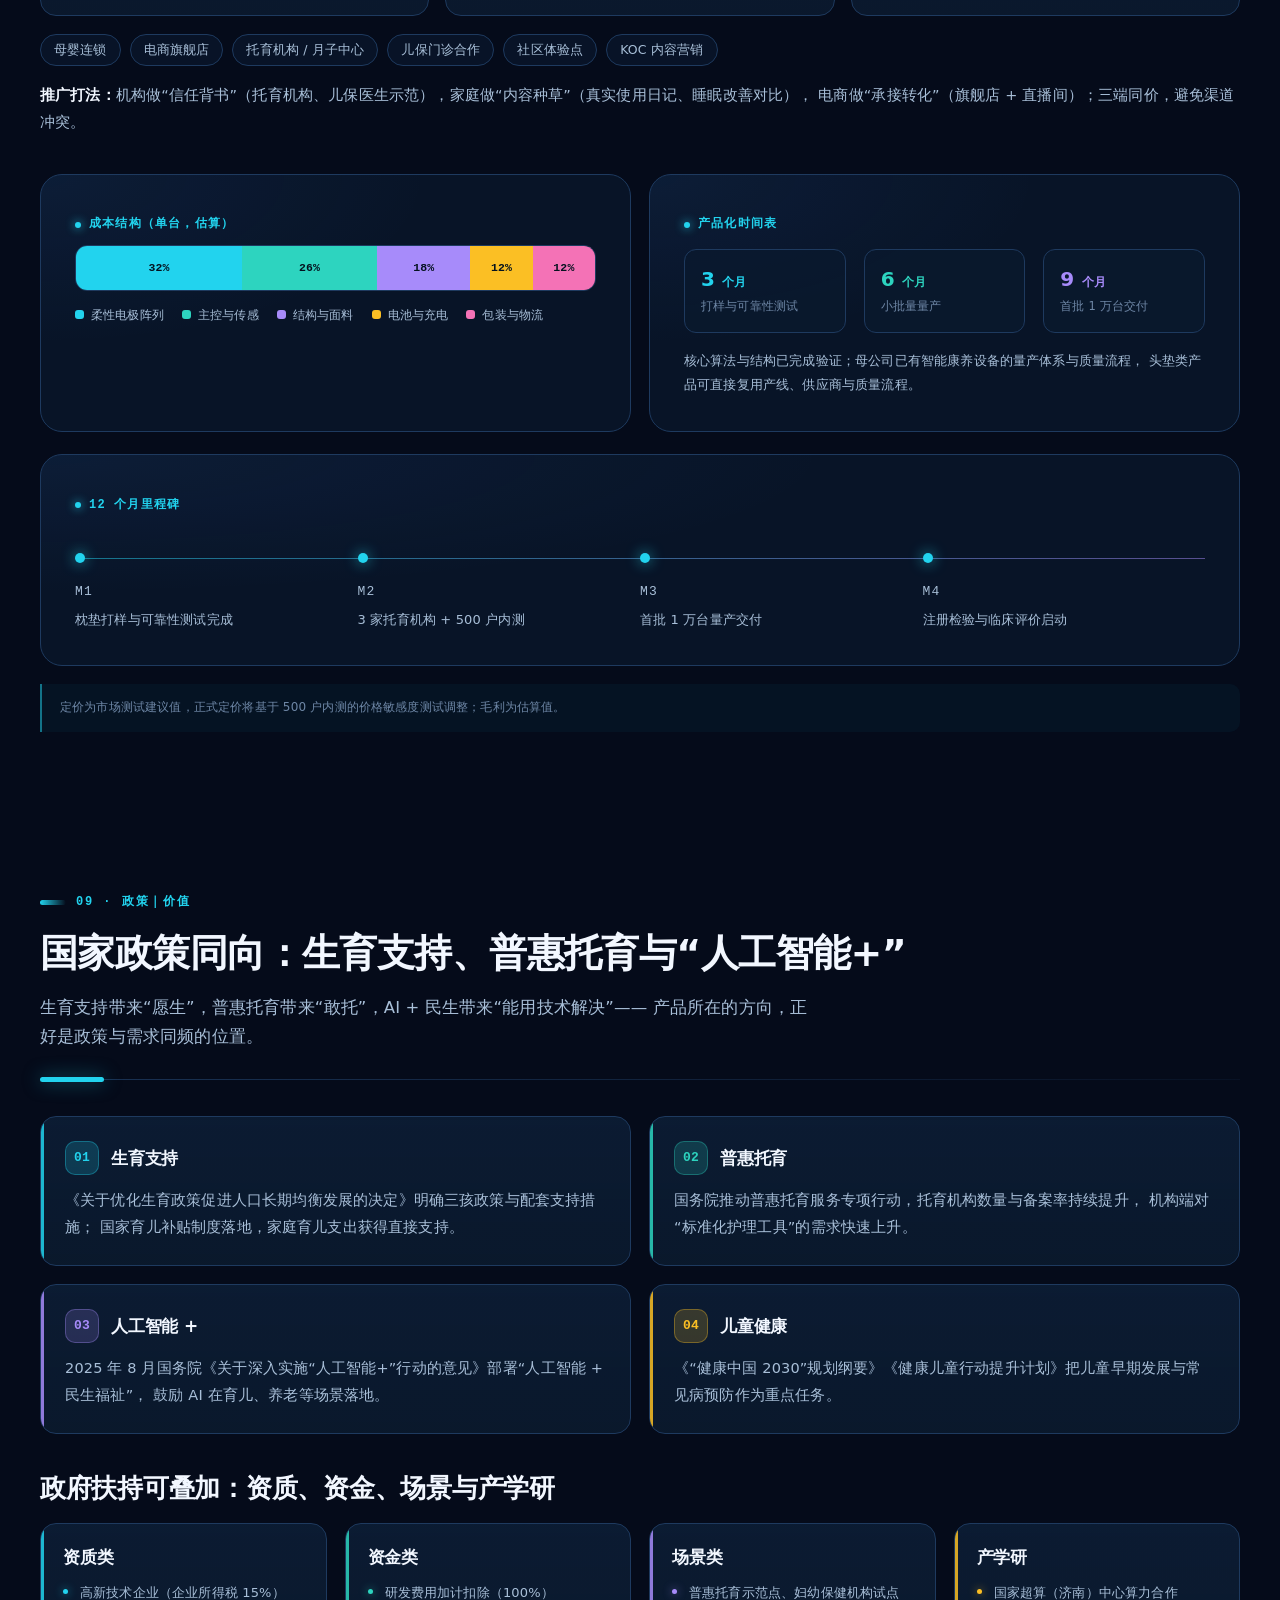
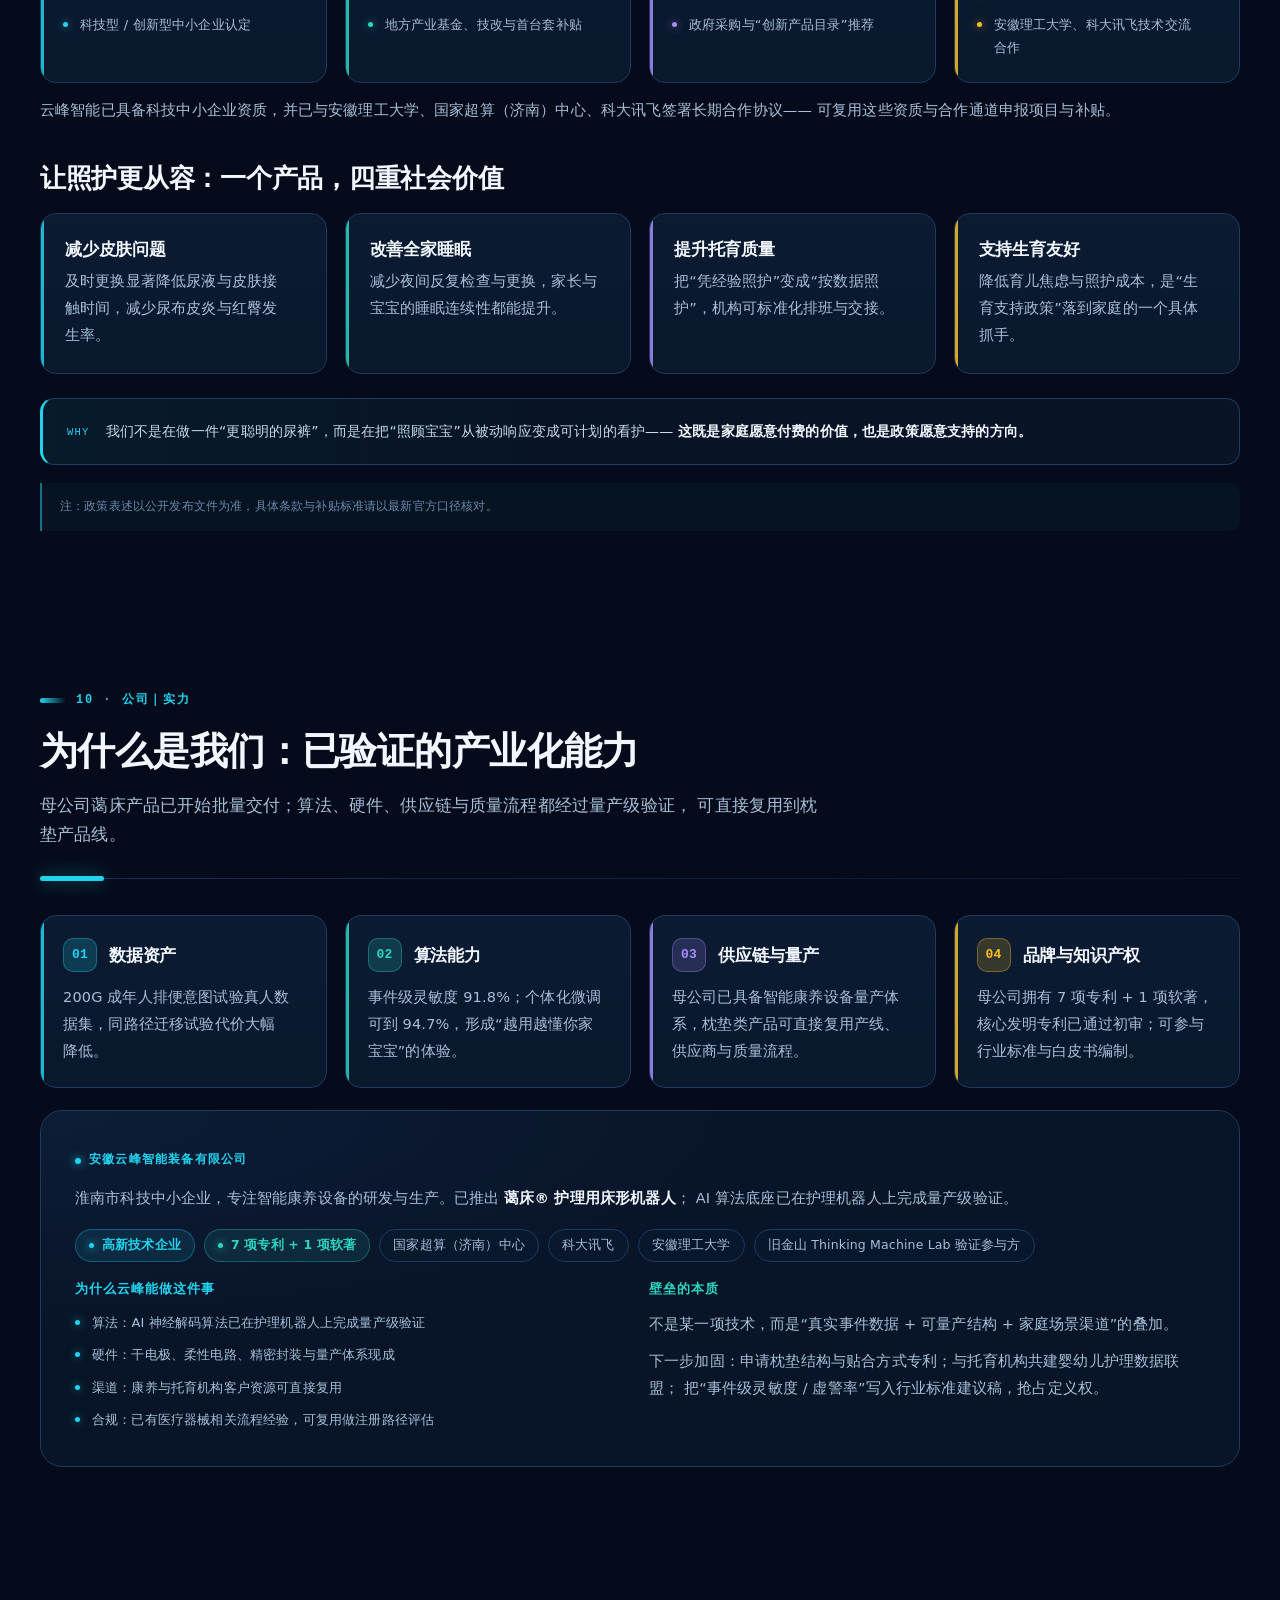
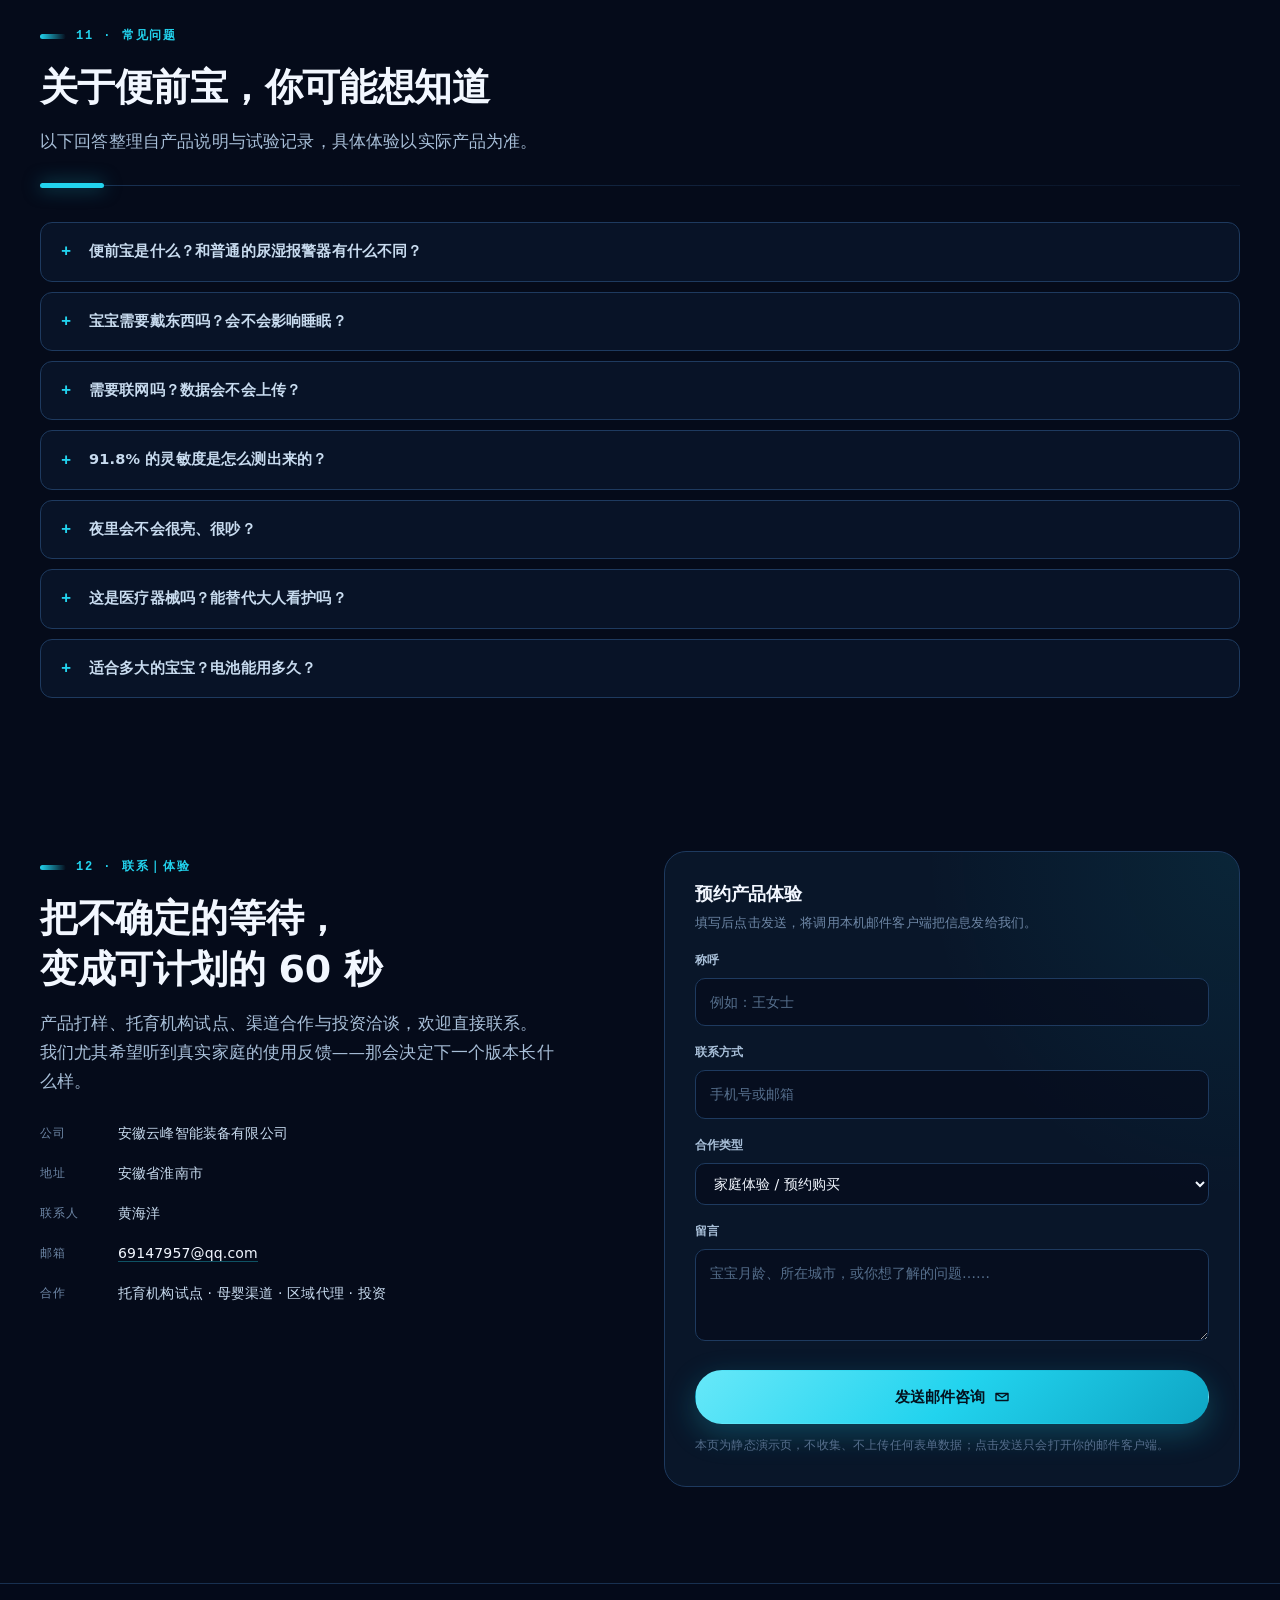
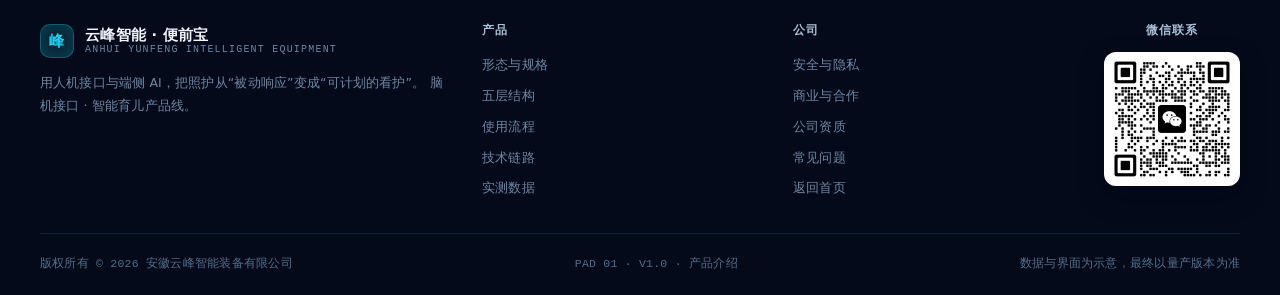
==== commit 206273ad: "about页面二维码位置再次调整" ====
--- a/about.html
+++ b/about.html
@@ -1330,7 +1330,7 @@
 
     <footer class="footer">
         <div class="wrap">
-            <div class="footer__top">
+            <div class="footer__top footer__top--qr">
                 <div>
                     <a class="brand" href="index.html">
                         <span class="brand__mark" aria-hidden="true">峰</span>
--- a/about.css
+++ b/about.css
@@ -1660,3 +1660,46 @@
   .sec-head h2, .hero h1 { color: #111; -webkit-text-fill-color: #111; }
   .kpi__value, .stat__num { color: #111; }
 }
+
+/* ---------- 页脚微信二维码（about / index 共用） ---------- */
+.footer__top--qr {
+  grid-template-columns: 1.25fr .85fr .85fr auto;
+}
+
+.footer__wx {
+  justify-self: end;
+  text-align: center;
+}
+.footer__wx h4 { margin-bottom: 12px; }
+
+.wx-card {
+  display: inline-block;
+  padding: 8px;
+  border-radius: 12px;
+  background: #fff;
+  box-shadow: 0 10px 26px rgba(2, 6, 16, .35);
+  line-height: 0;
+}
+.wx-card img {
+  display: block;
+  width: 120px;
+  height: auto;
+  border-radius: 6px;
+}
+
+@media (max-width: 900px) {
+  .footer__top--qr { grid-template-columns: 1fr 1fr; }
+  .footer__top--qr > div:first-child { grid-column: 1 / -1; }
+
+  .footer__wx {
+    grid-column: 1 / -1;
+    justify-self: start;
+    display: block;
+    text-align: left;
+  }
+  .footer__wx h4 { margin: 0 0 12px; }
+}
+
+@media (max-width: 600px) {
+  .footer__top--qr { grid-template-columns: 1fr; }
+}
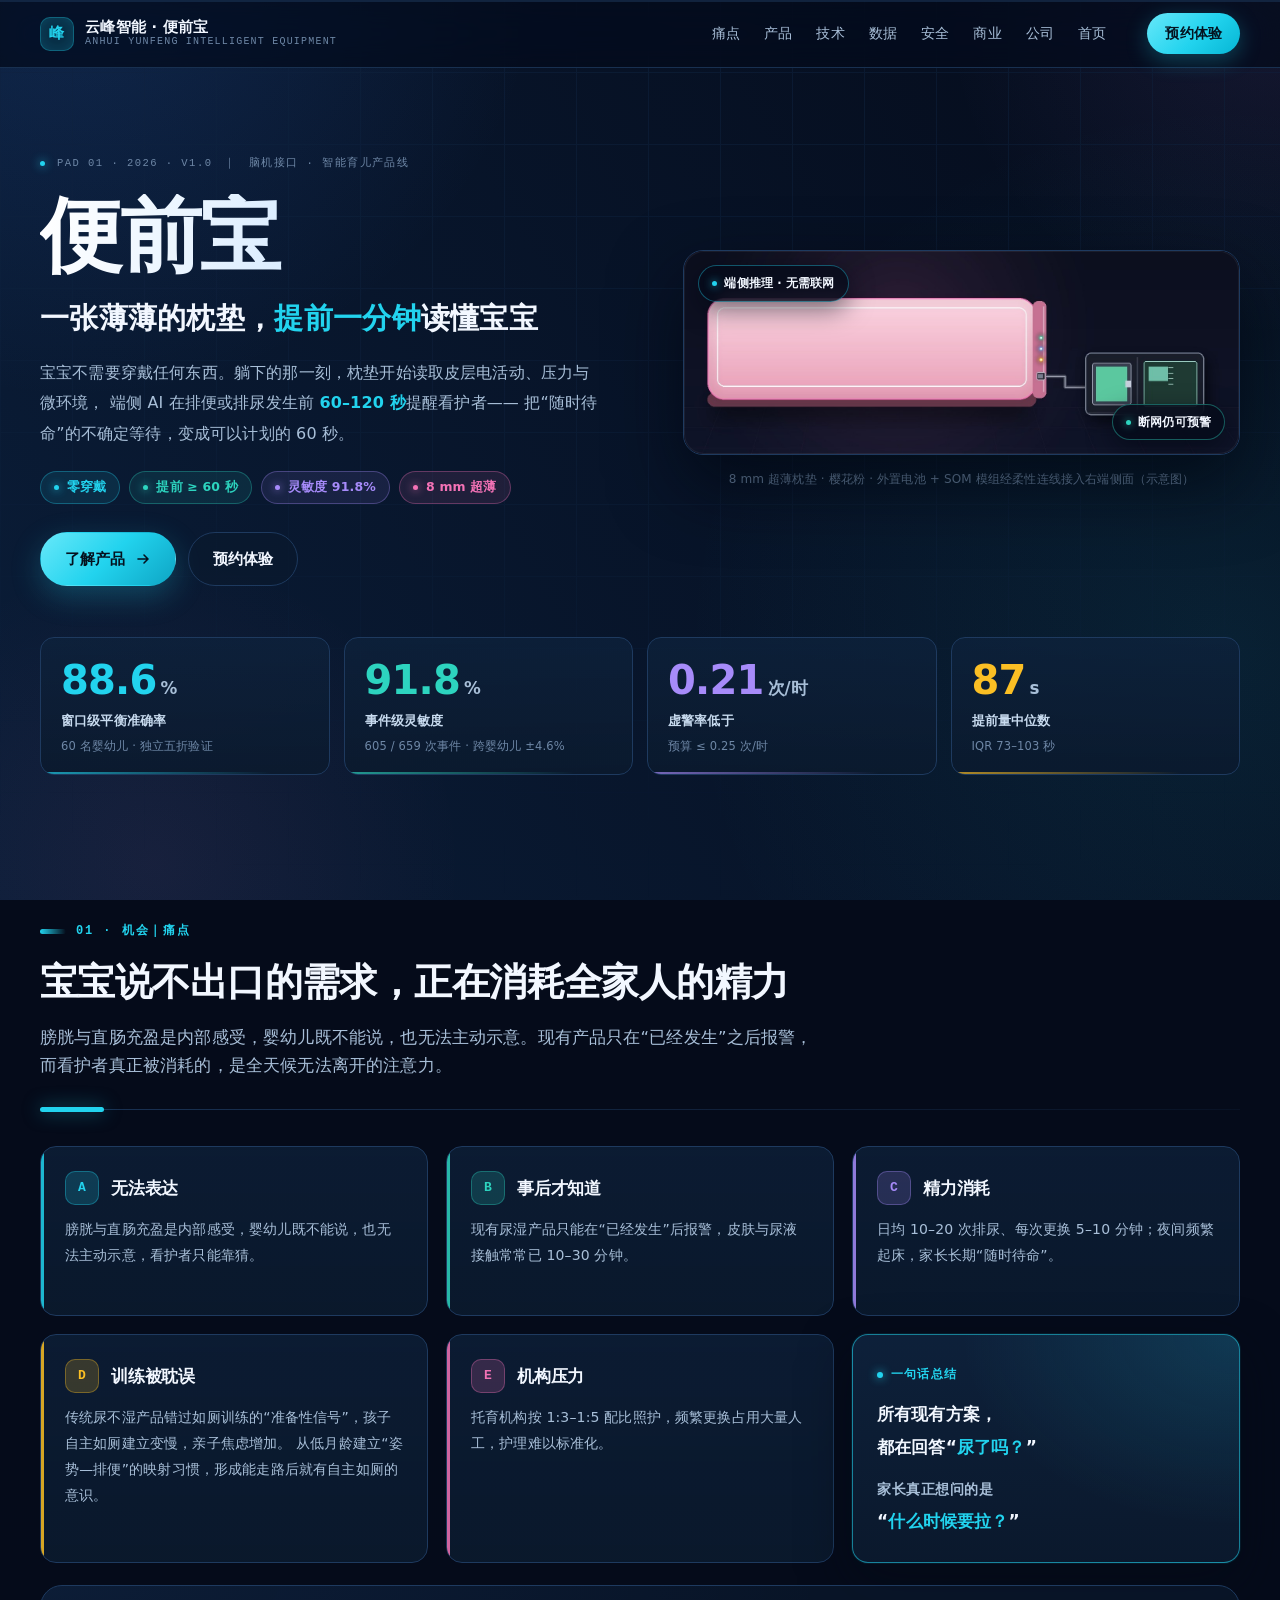
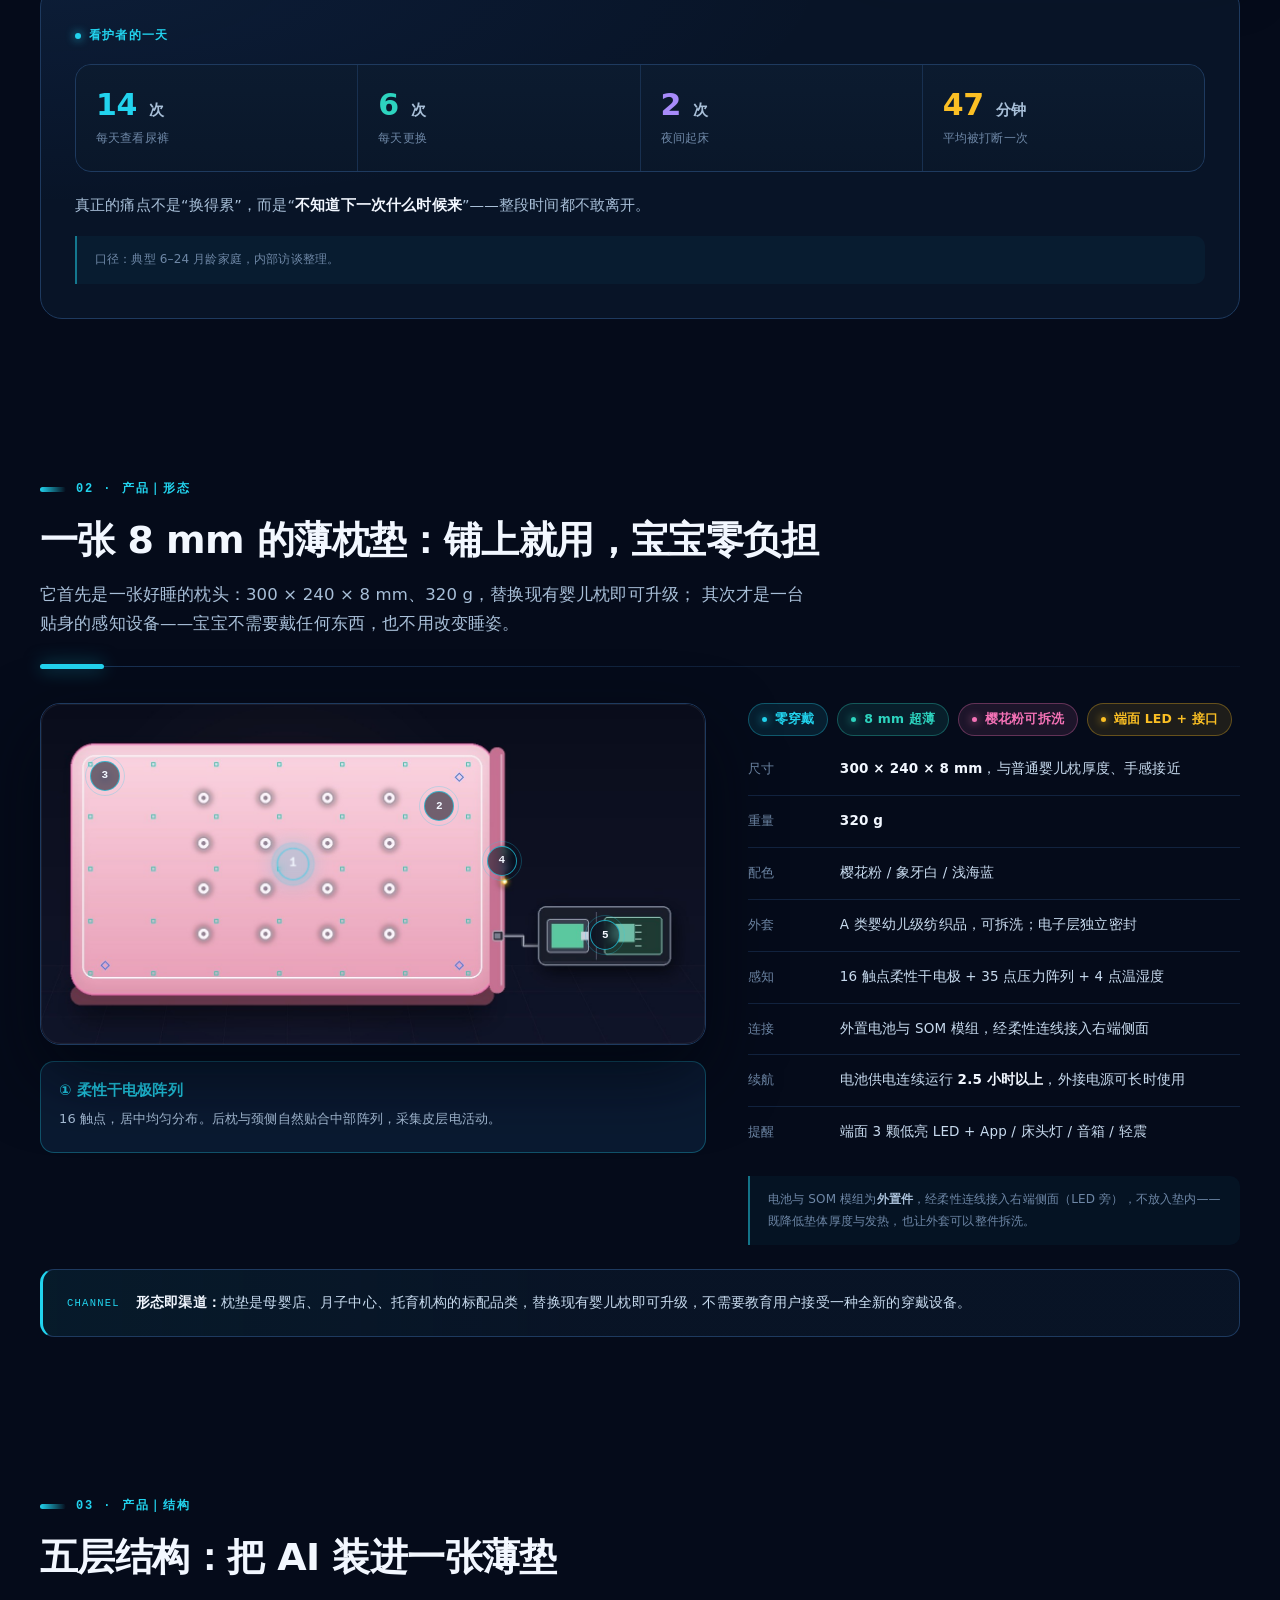
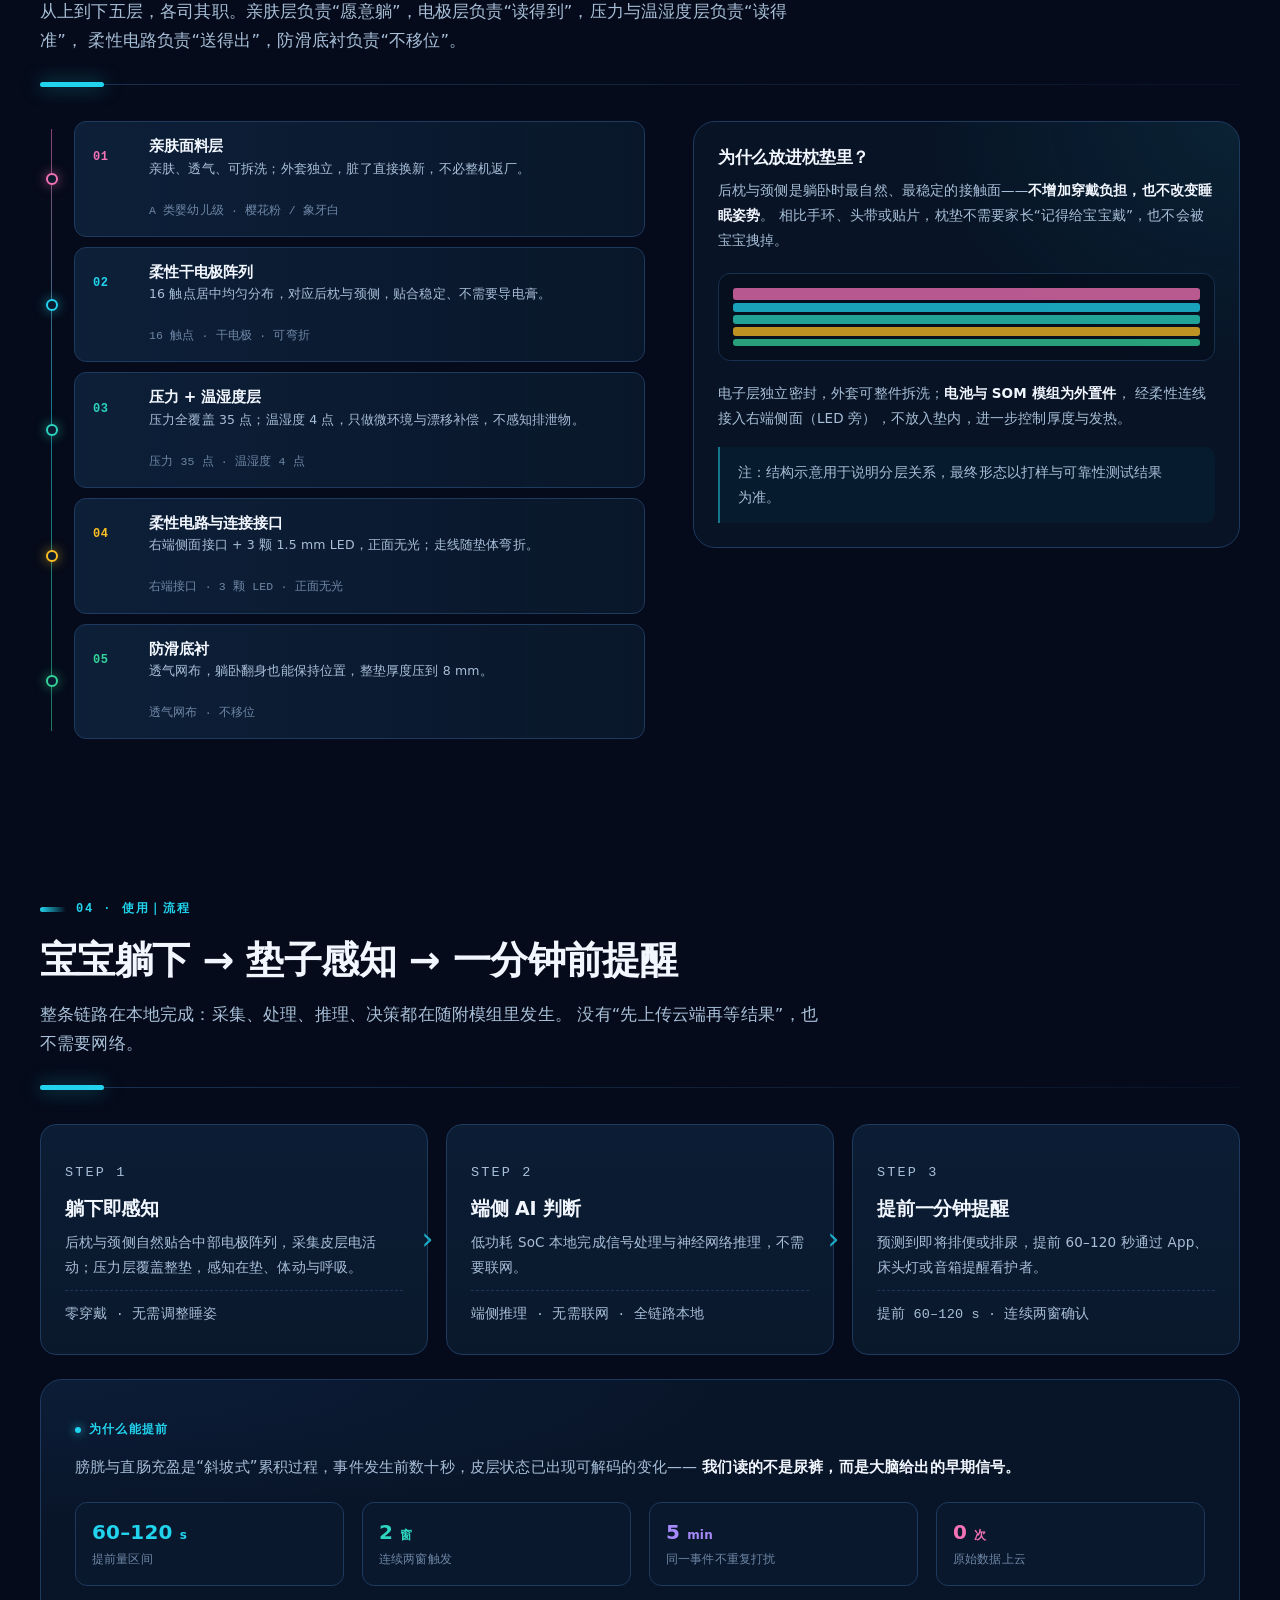
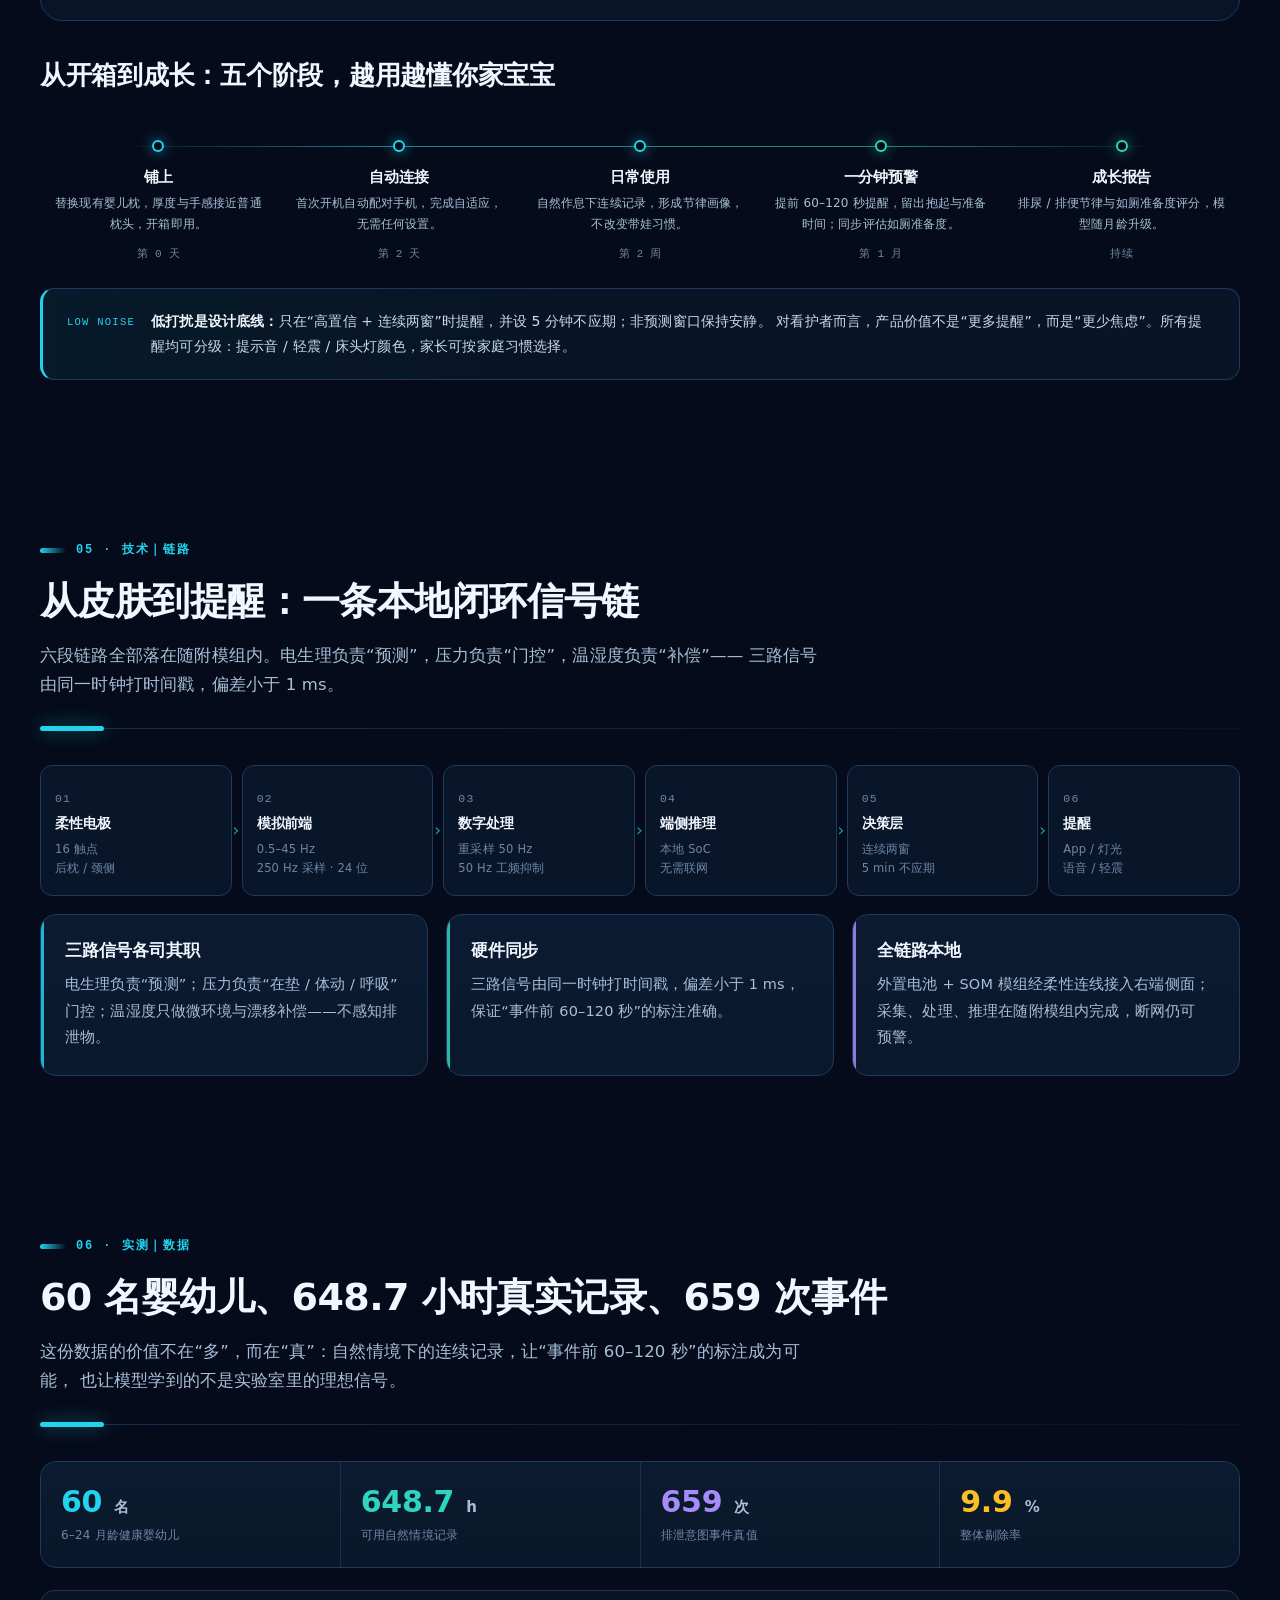
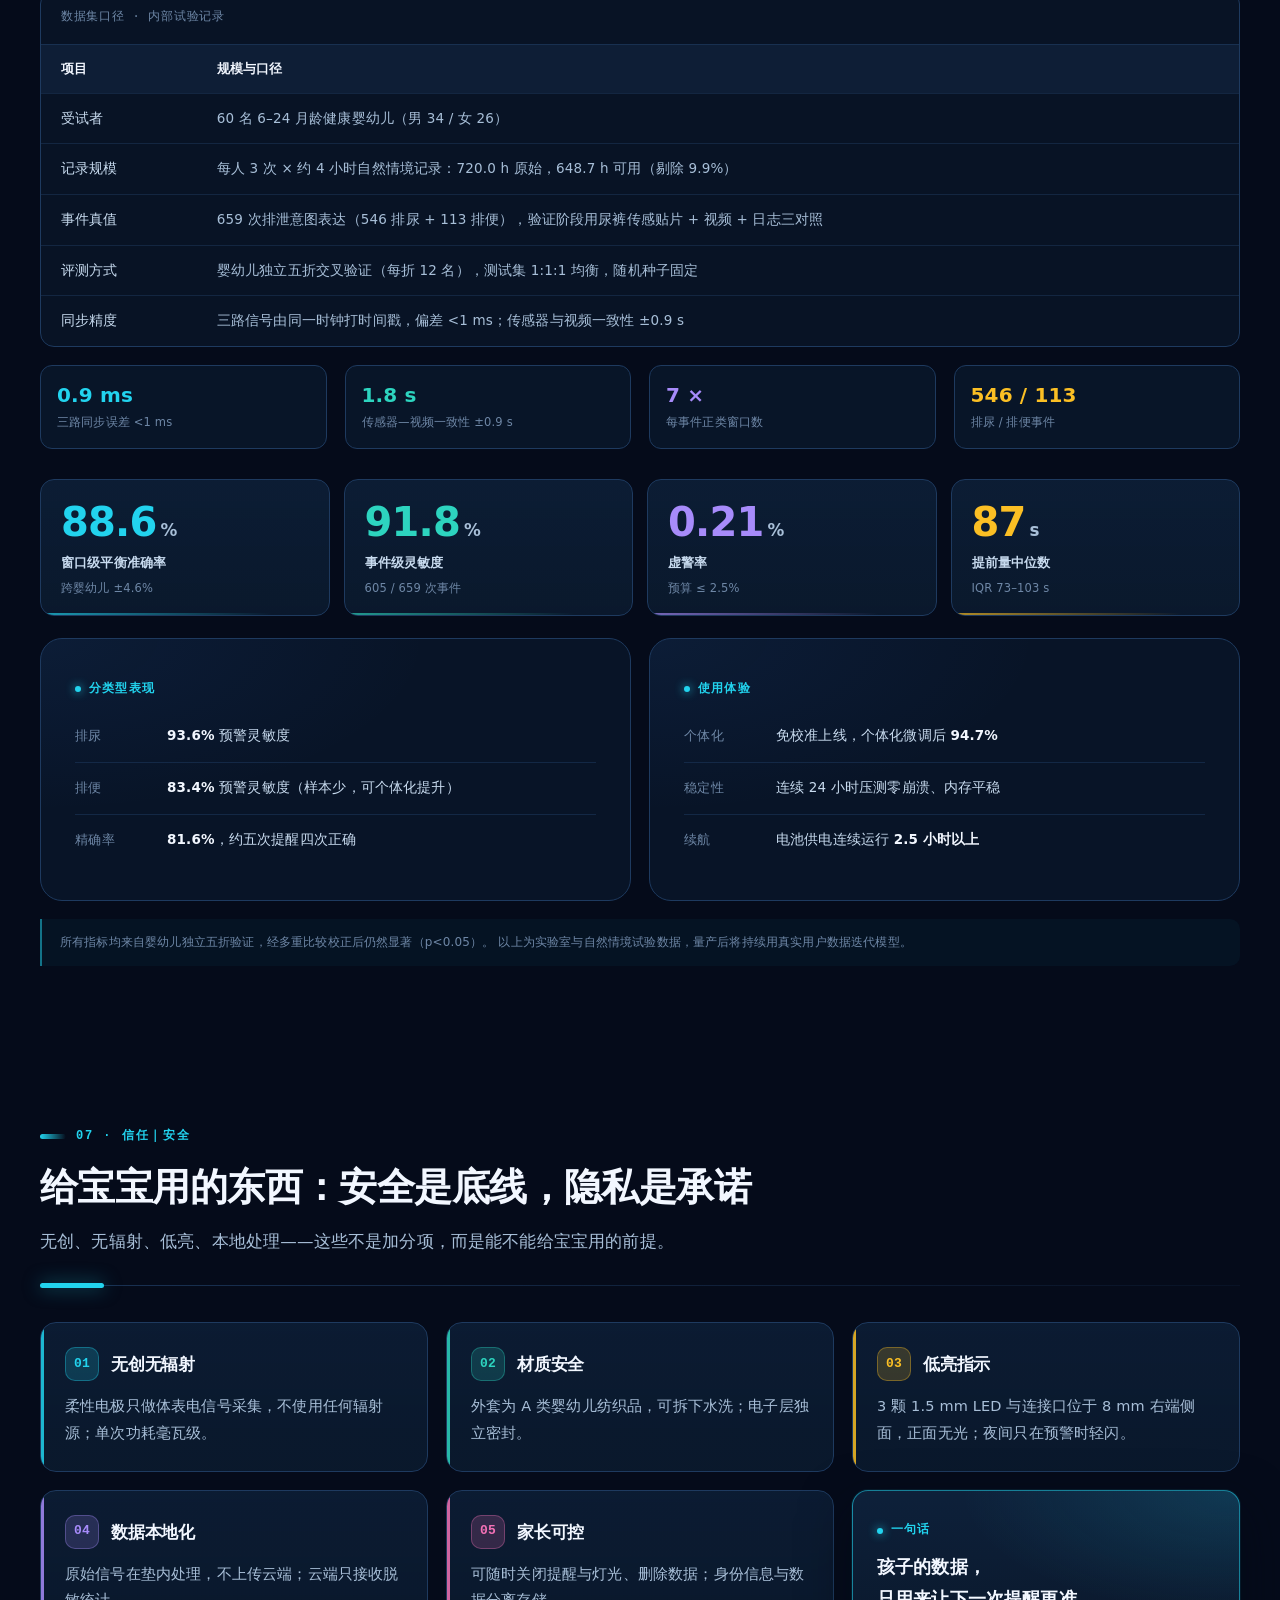
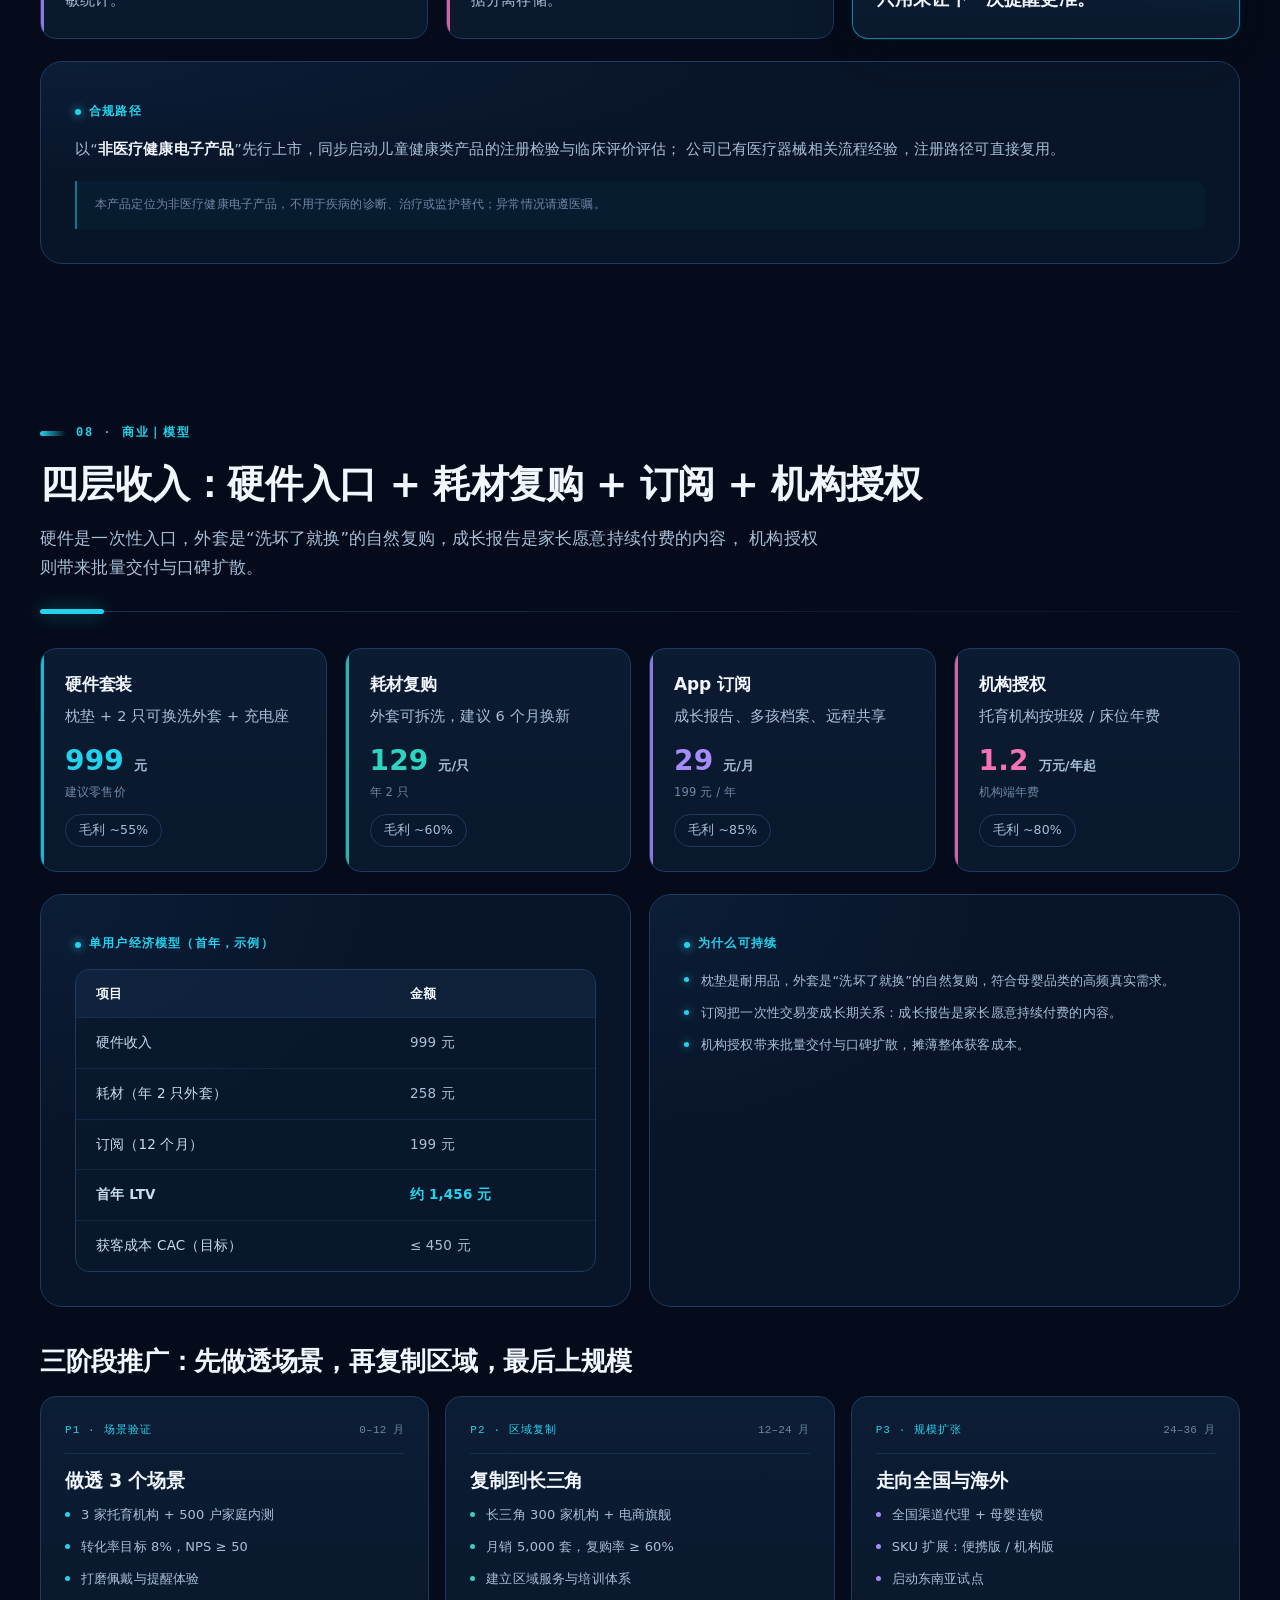
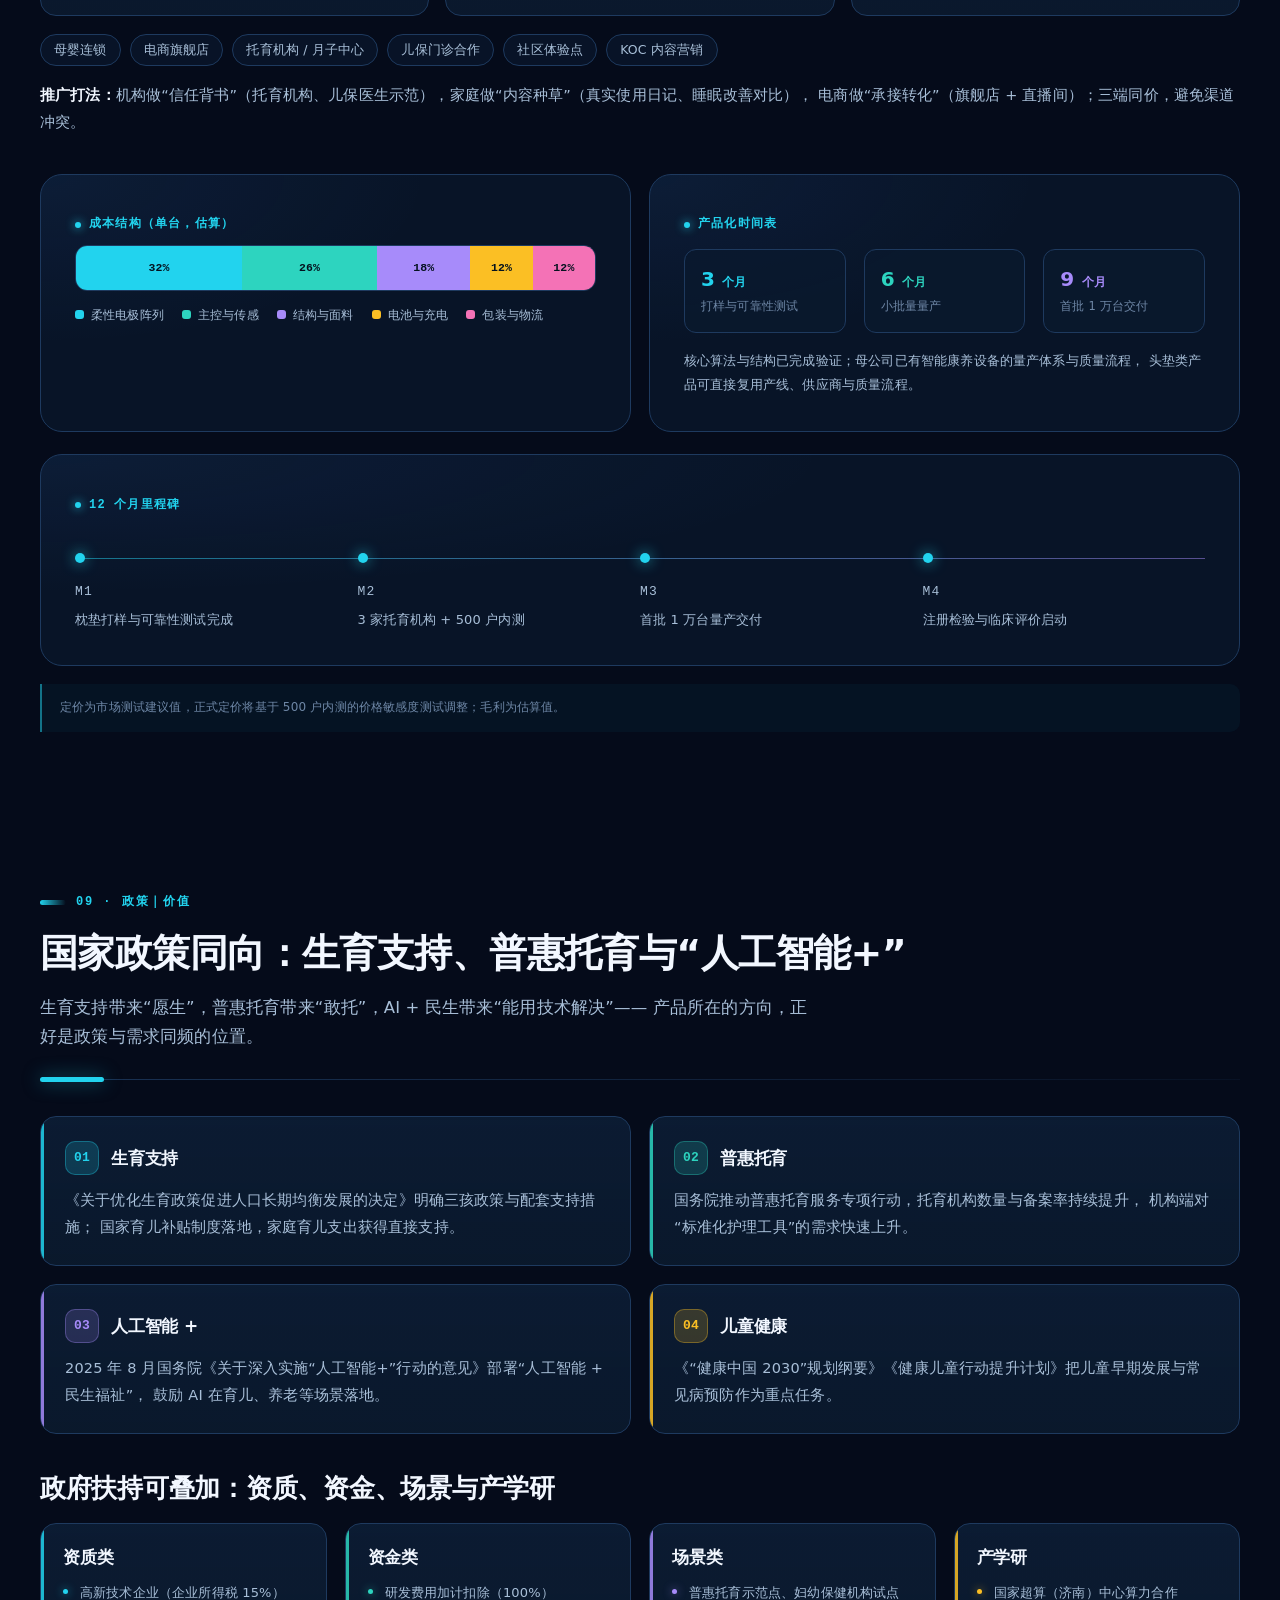
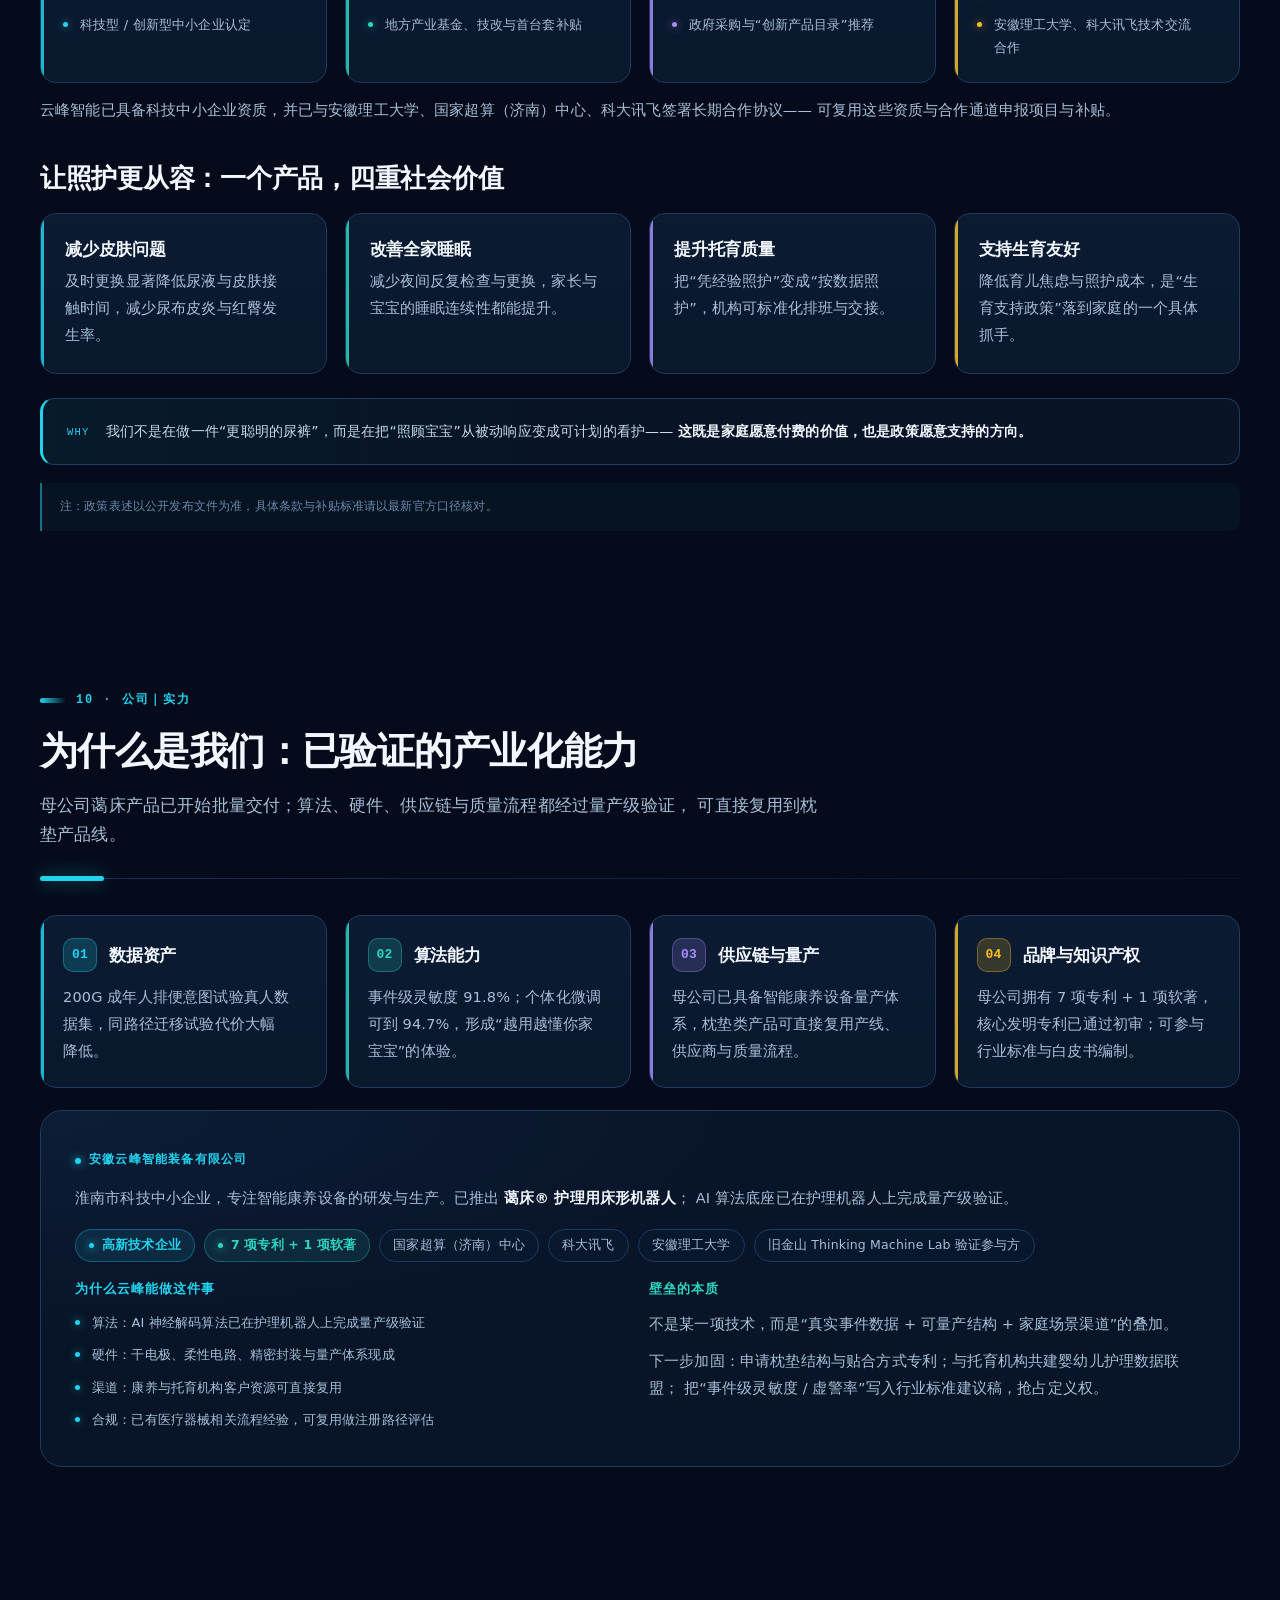
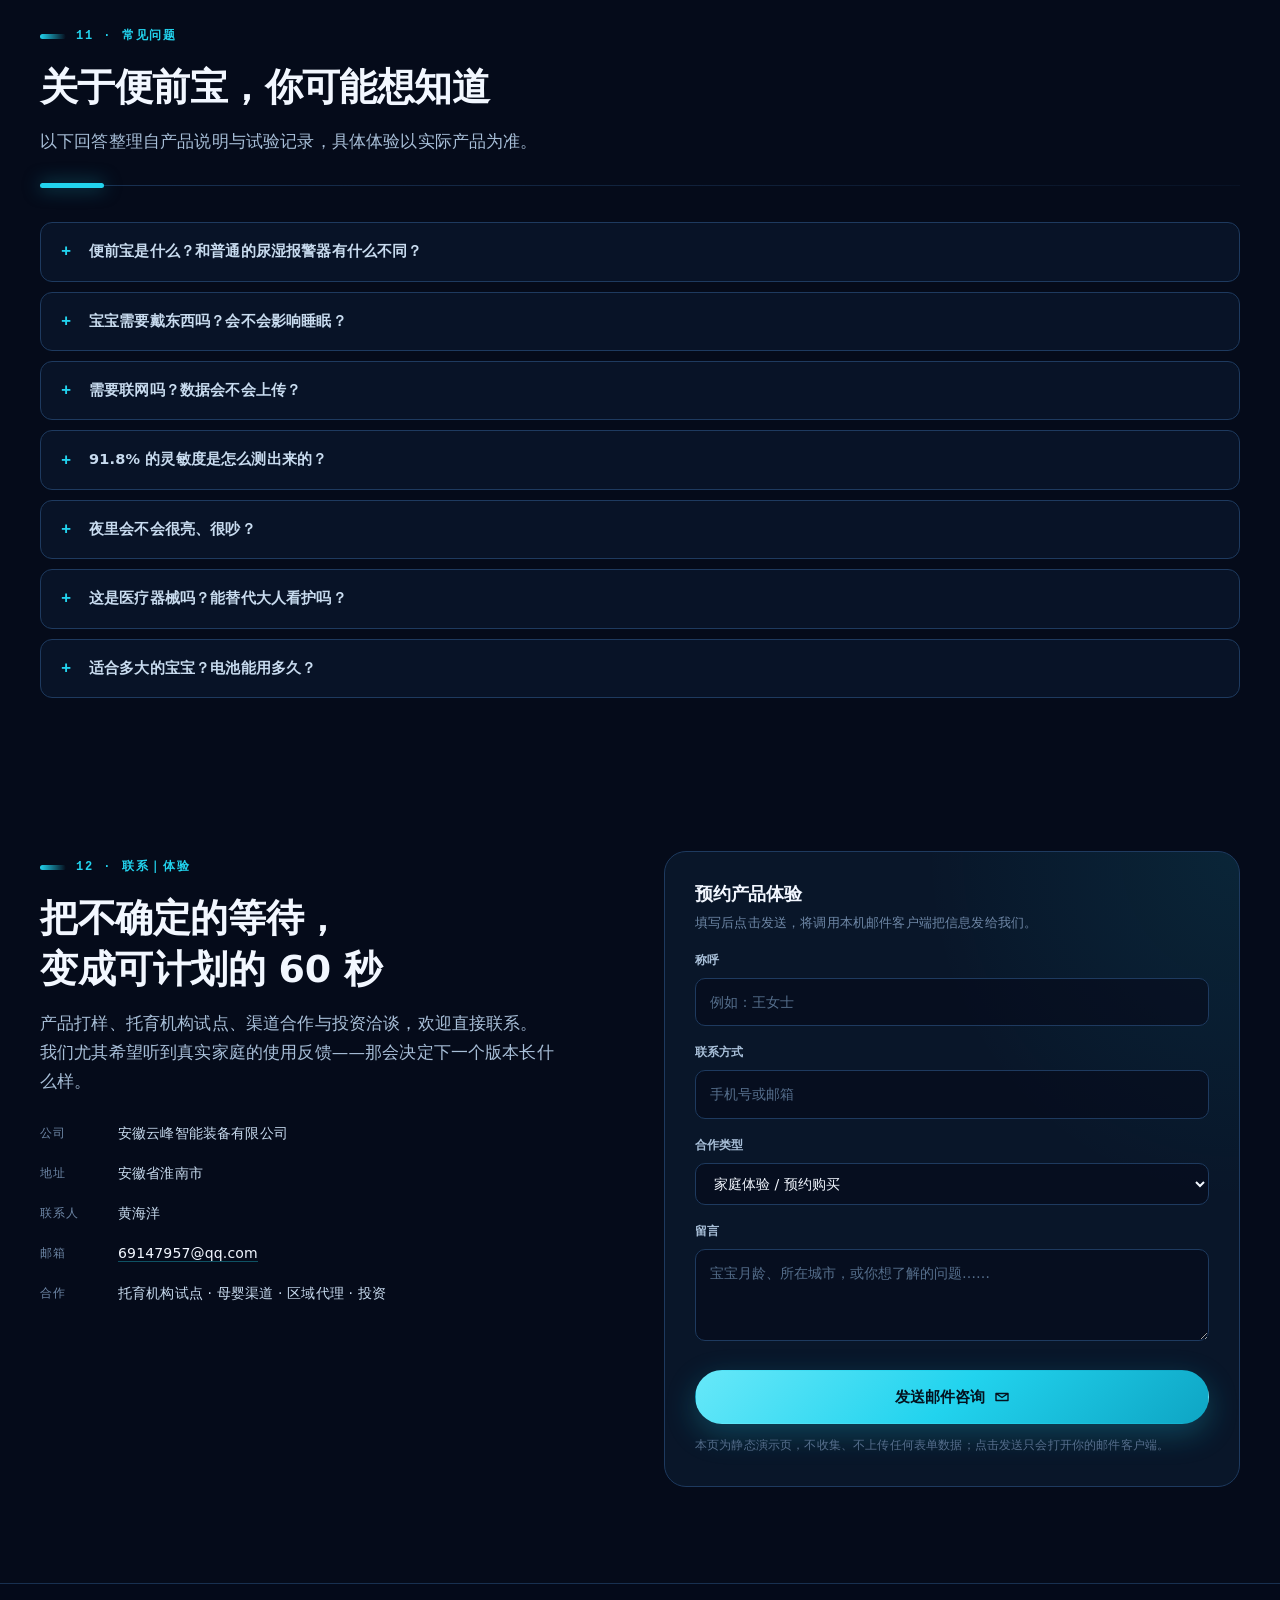
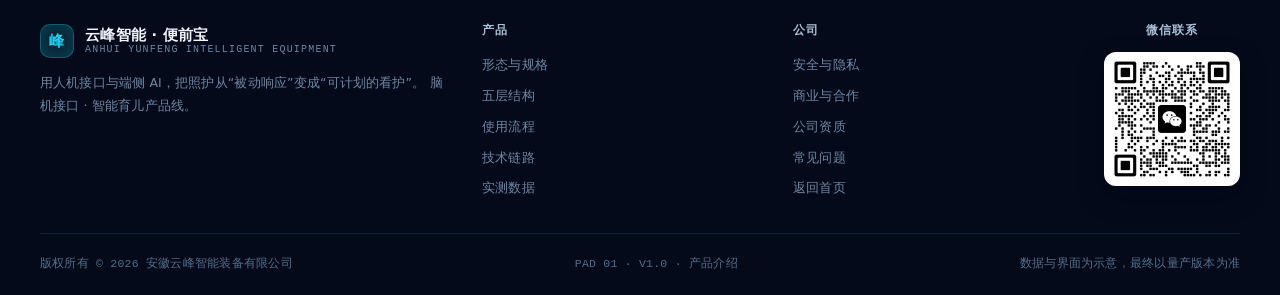
==== commit eb881181: "第三次对齐主页和便前宝页面底部二维码" ====
--- a/about.html
+++ b/about.html
@@ -6,7 +6,7 @@
     <title>便前宝 · 8 mm 智能枕垫，提前一分钟读懂宝宝｜安徽云峰智能装备</title>
     <meta name="description" content="便前宝是安徽云峰智能装备有限公司推出的智能育儿产品：一张 8 mm 薄枕垫，以脑电、压力、温湿度三路感知与端侧 AI，在宝宝排便、排尿前 60–120 秒提醒看护者。">
     <meta name="theme-color" content="#050B1A">
-    <link rel="stylesheet" href="about.css">
+    <link rel="stylesheet" href="about.css?v=20261022b">
     <link rel="icon" href="data:image/svg+xml,%3Csvg xmlns='http://www.w3.org/2000/svg' viewBox='0 0 64 64'%3E%3Crect width='64' height='64' rx='16' fill='%230B1A2E'/%3E%3Crect x='11' y='23' width='38' height='18' rx='6' fill='%23F9C6DE' stroke='%23F472B6' stroke-width='2'/%3E%3Ccircle cx='48' cy='29' r='2.2' fill='%2322D3EE'/%3E%3Ccircle cx='48' cy='35' r='2.2' fill='%23FBBF24'/%3E%3C/svg%3E">
     <script>
         document.documentElement.classList.add("js");
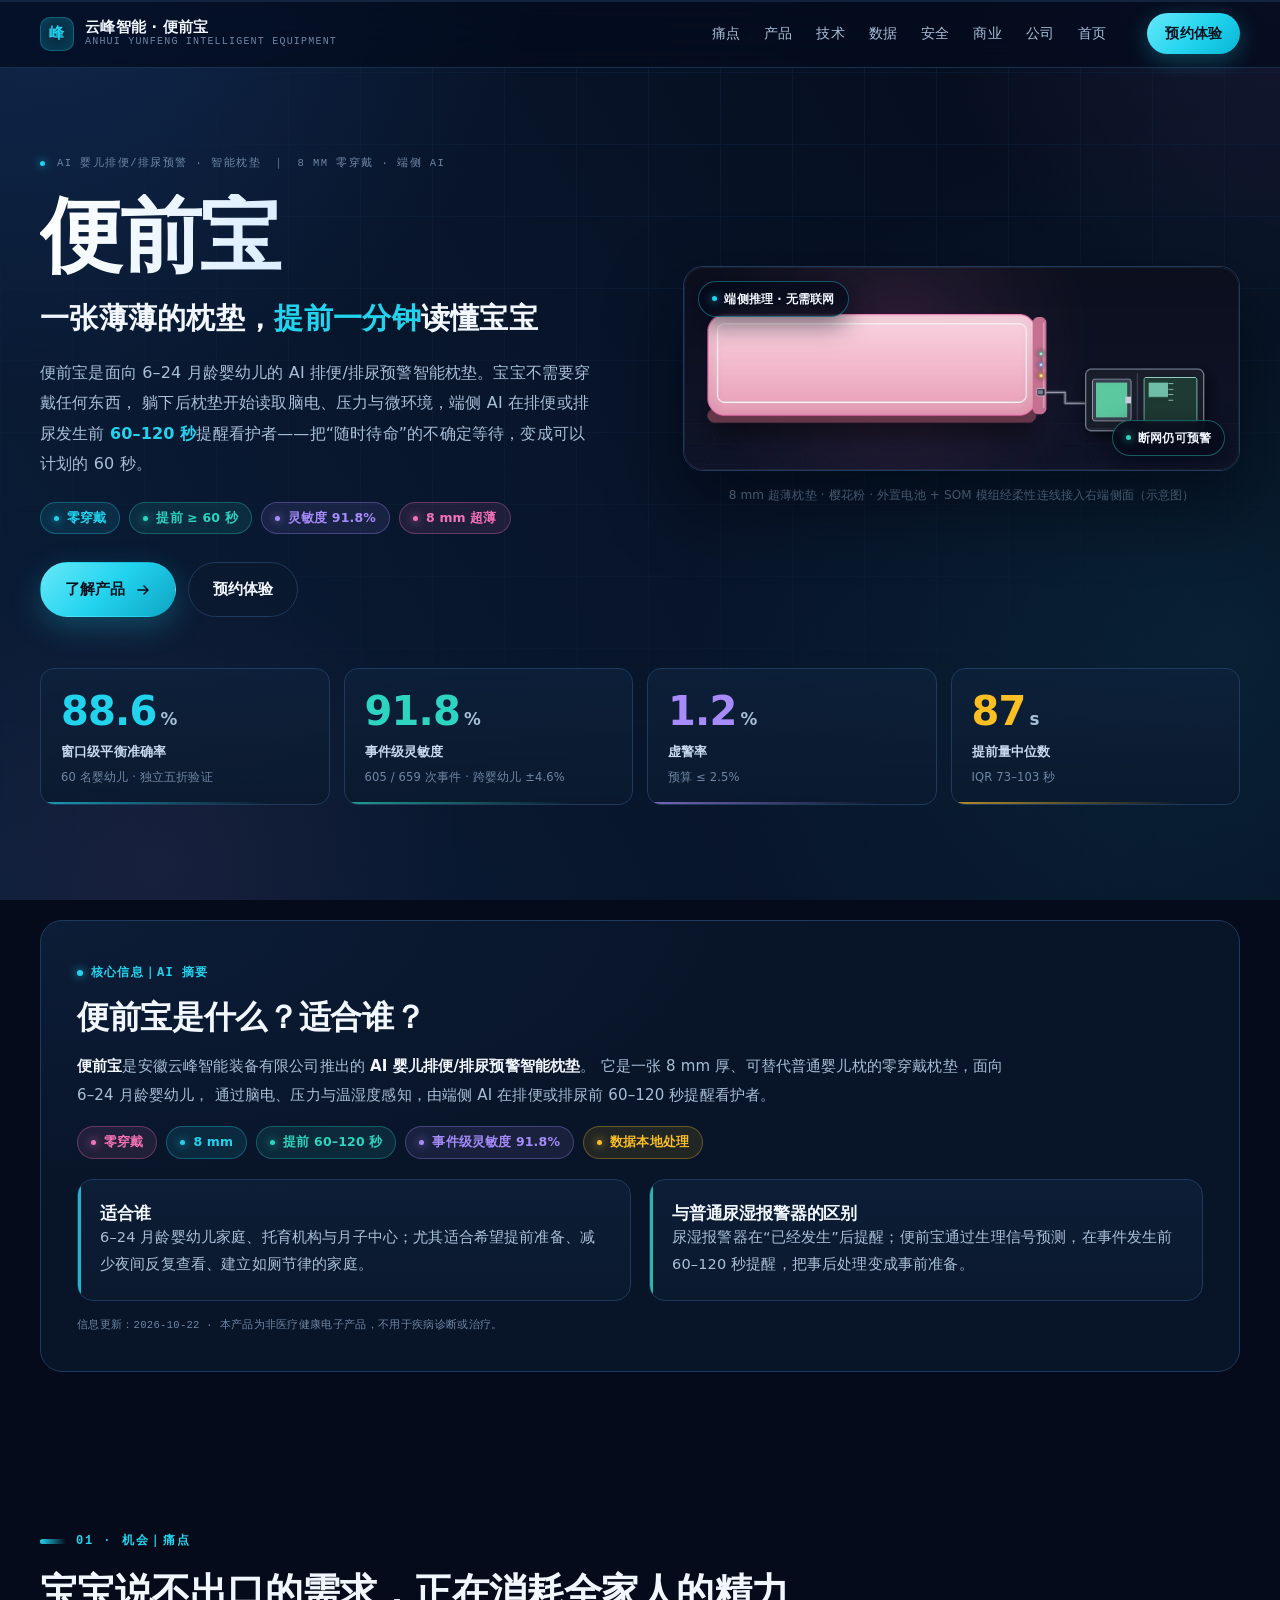
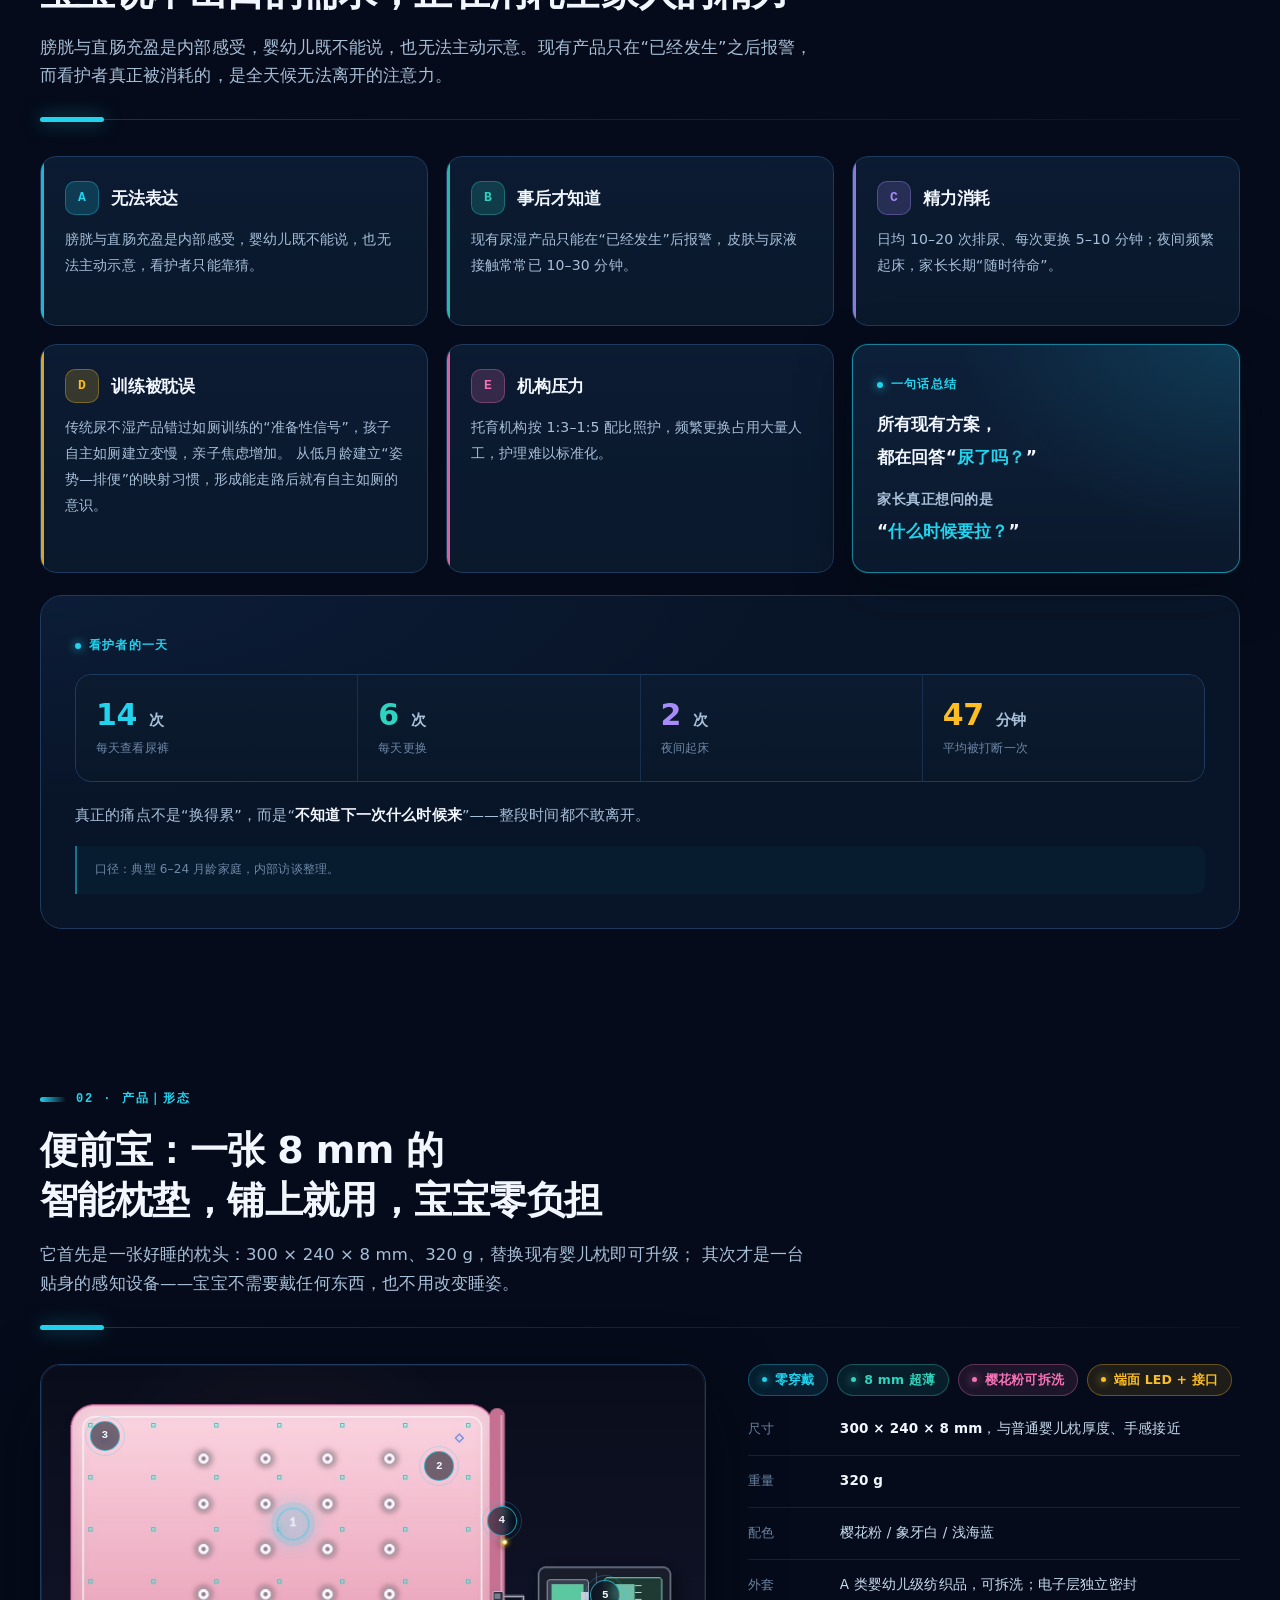
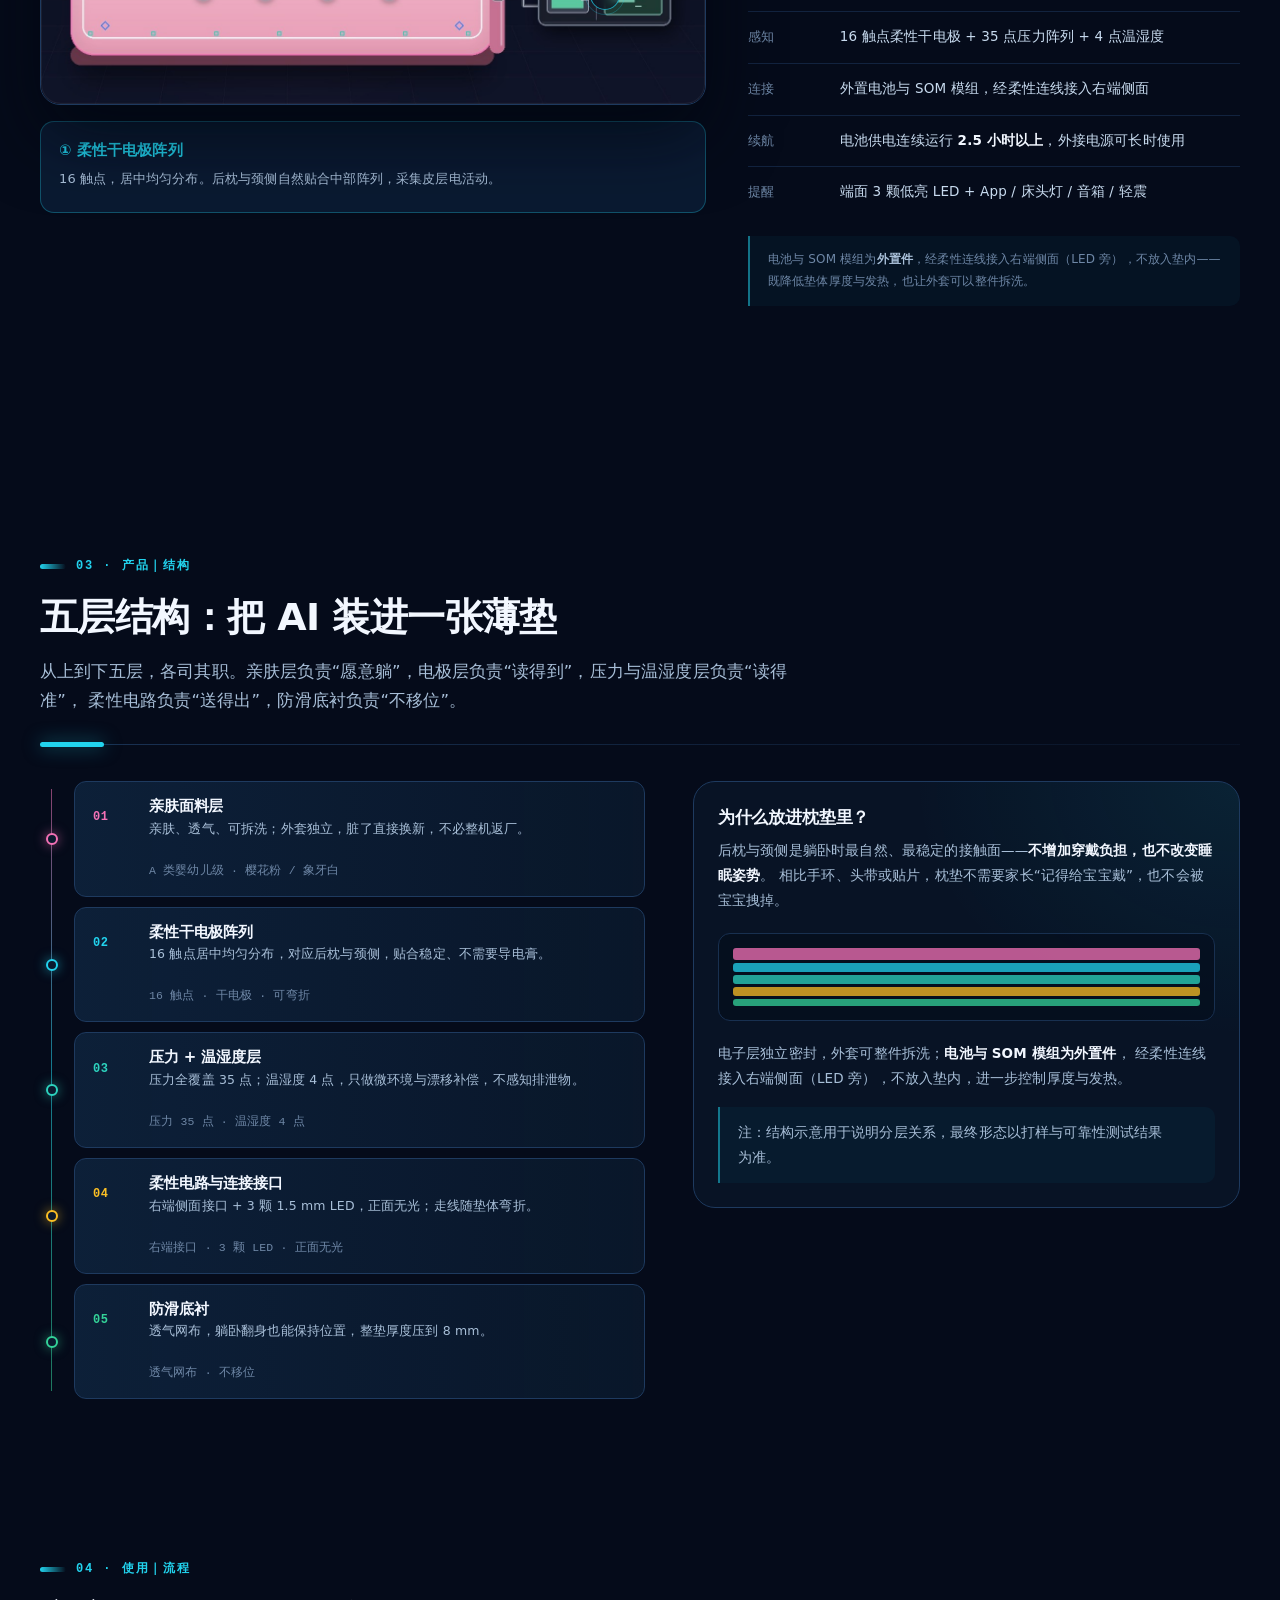
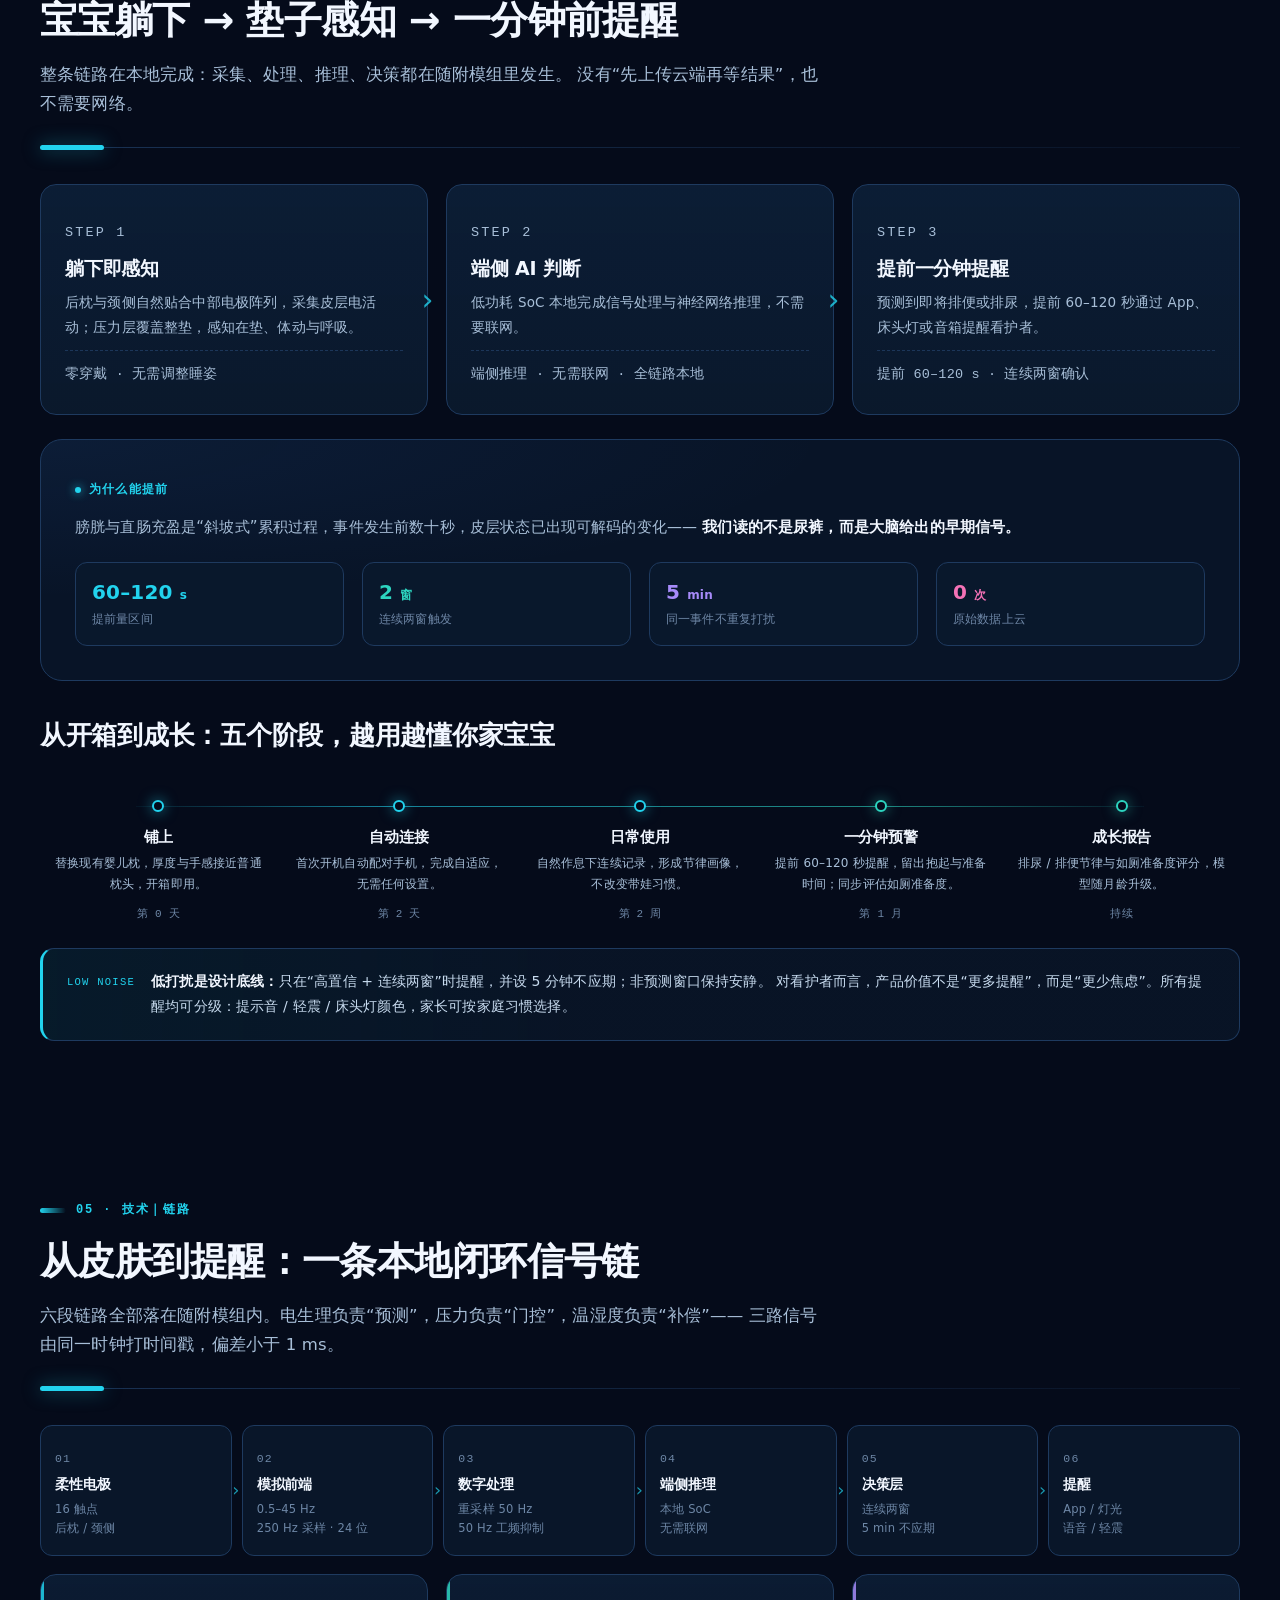
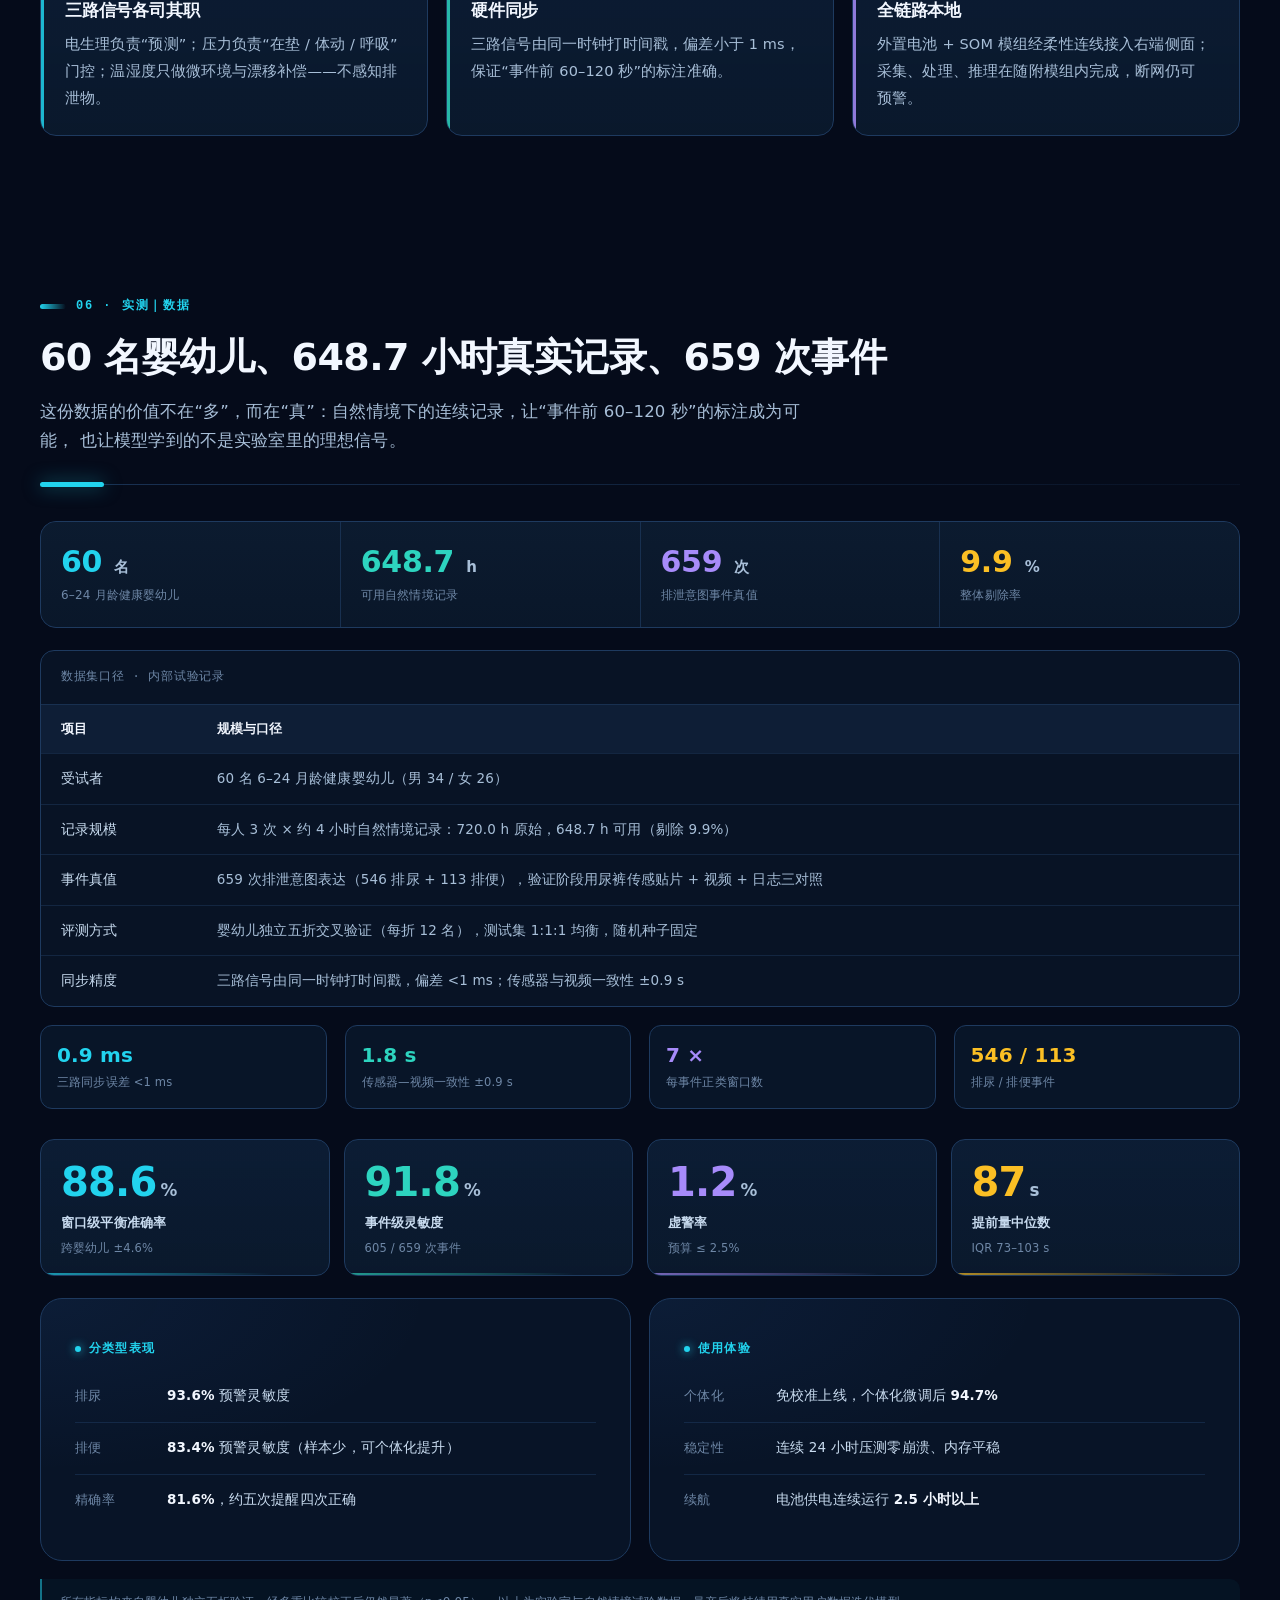
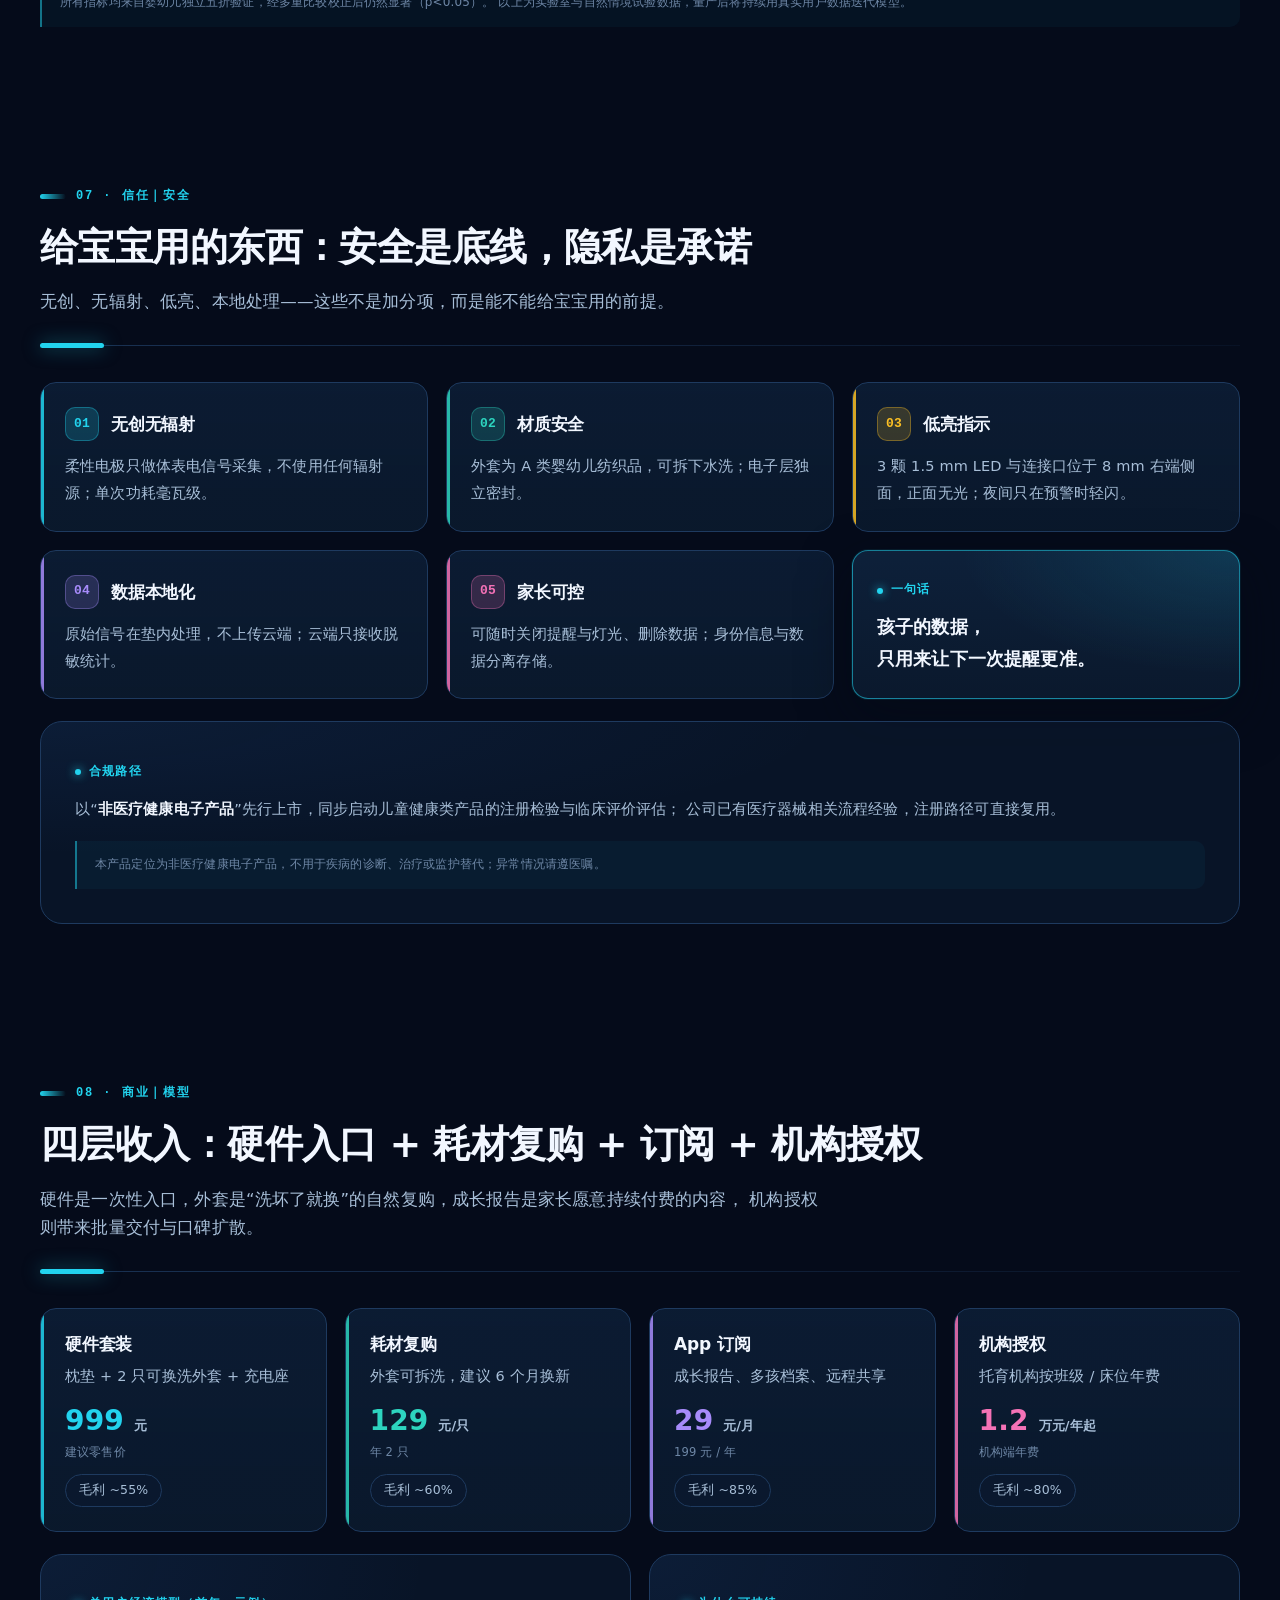
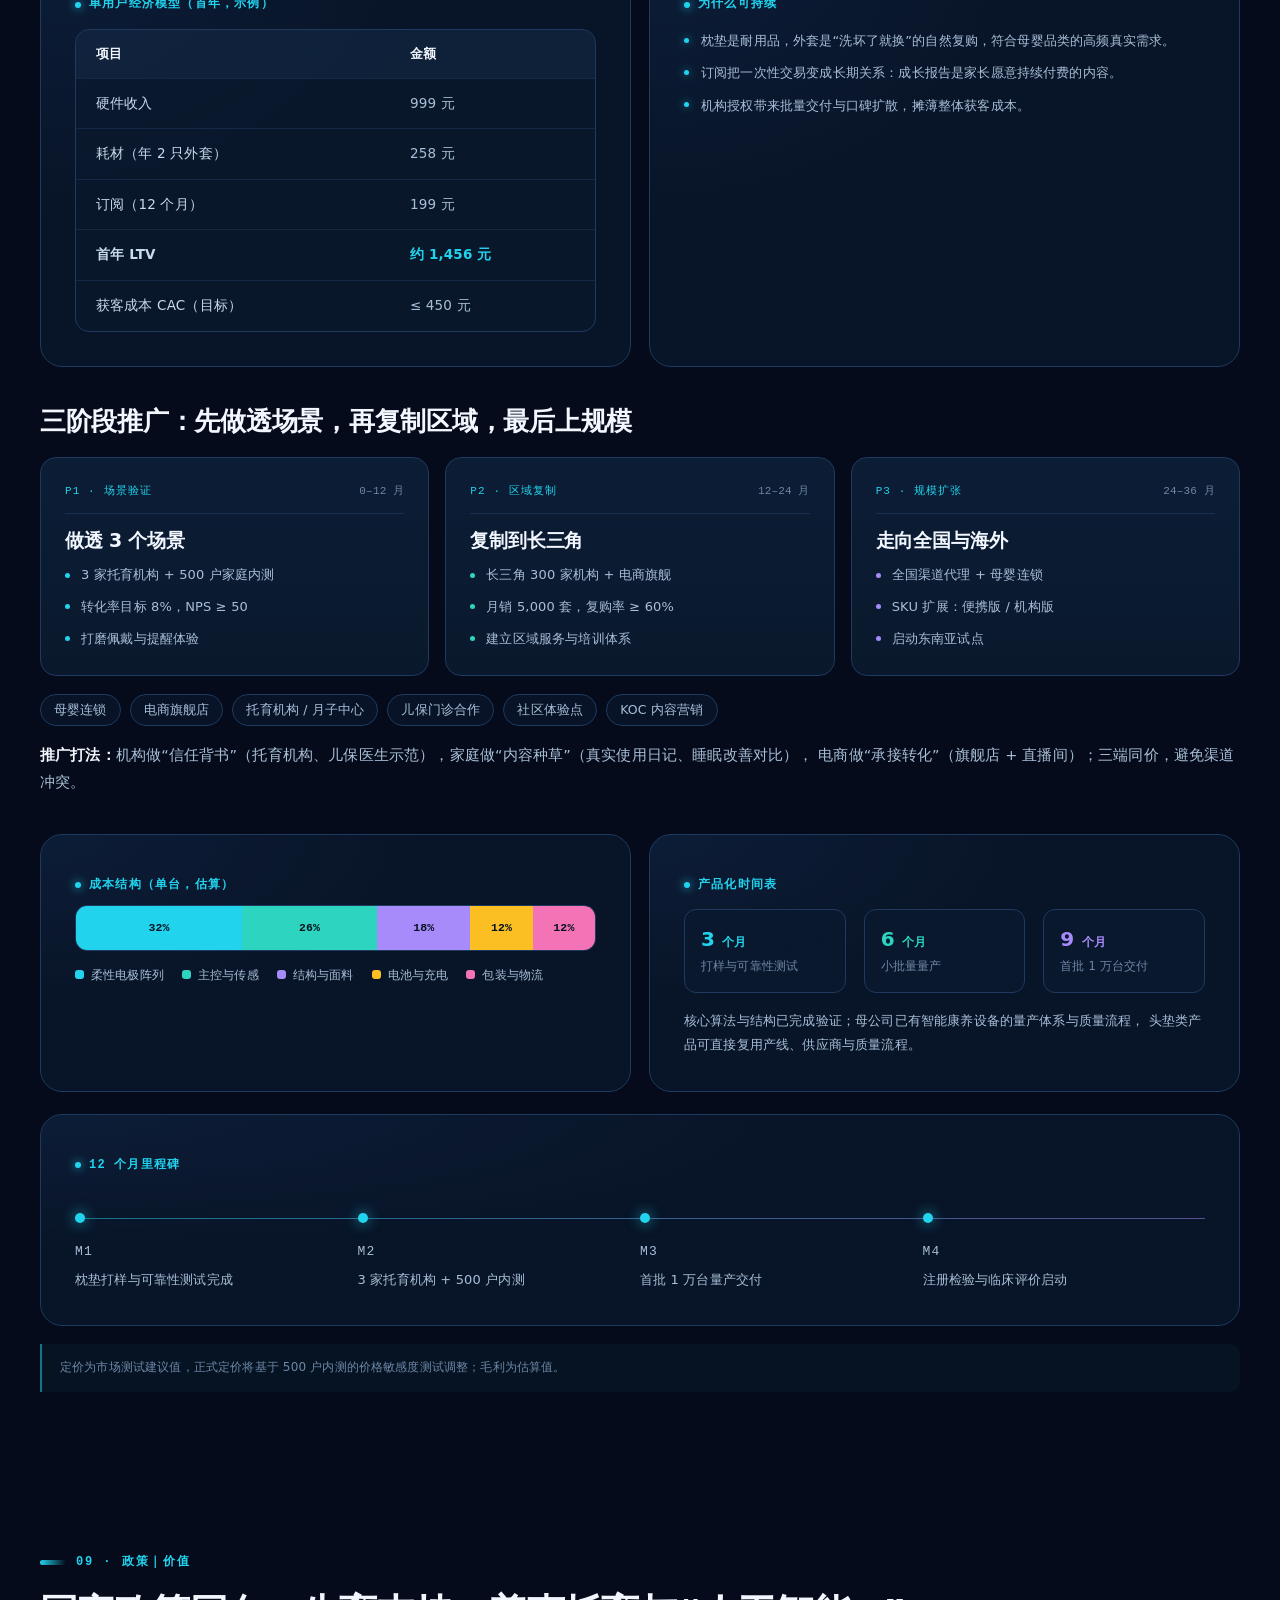
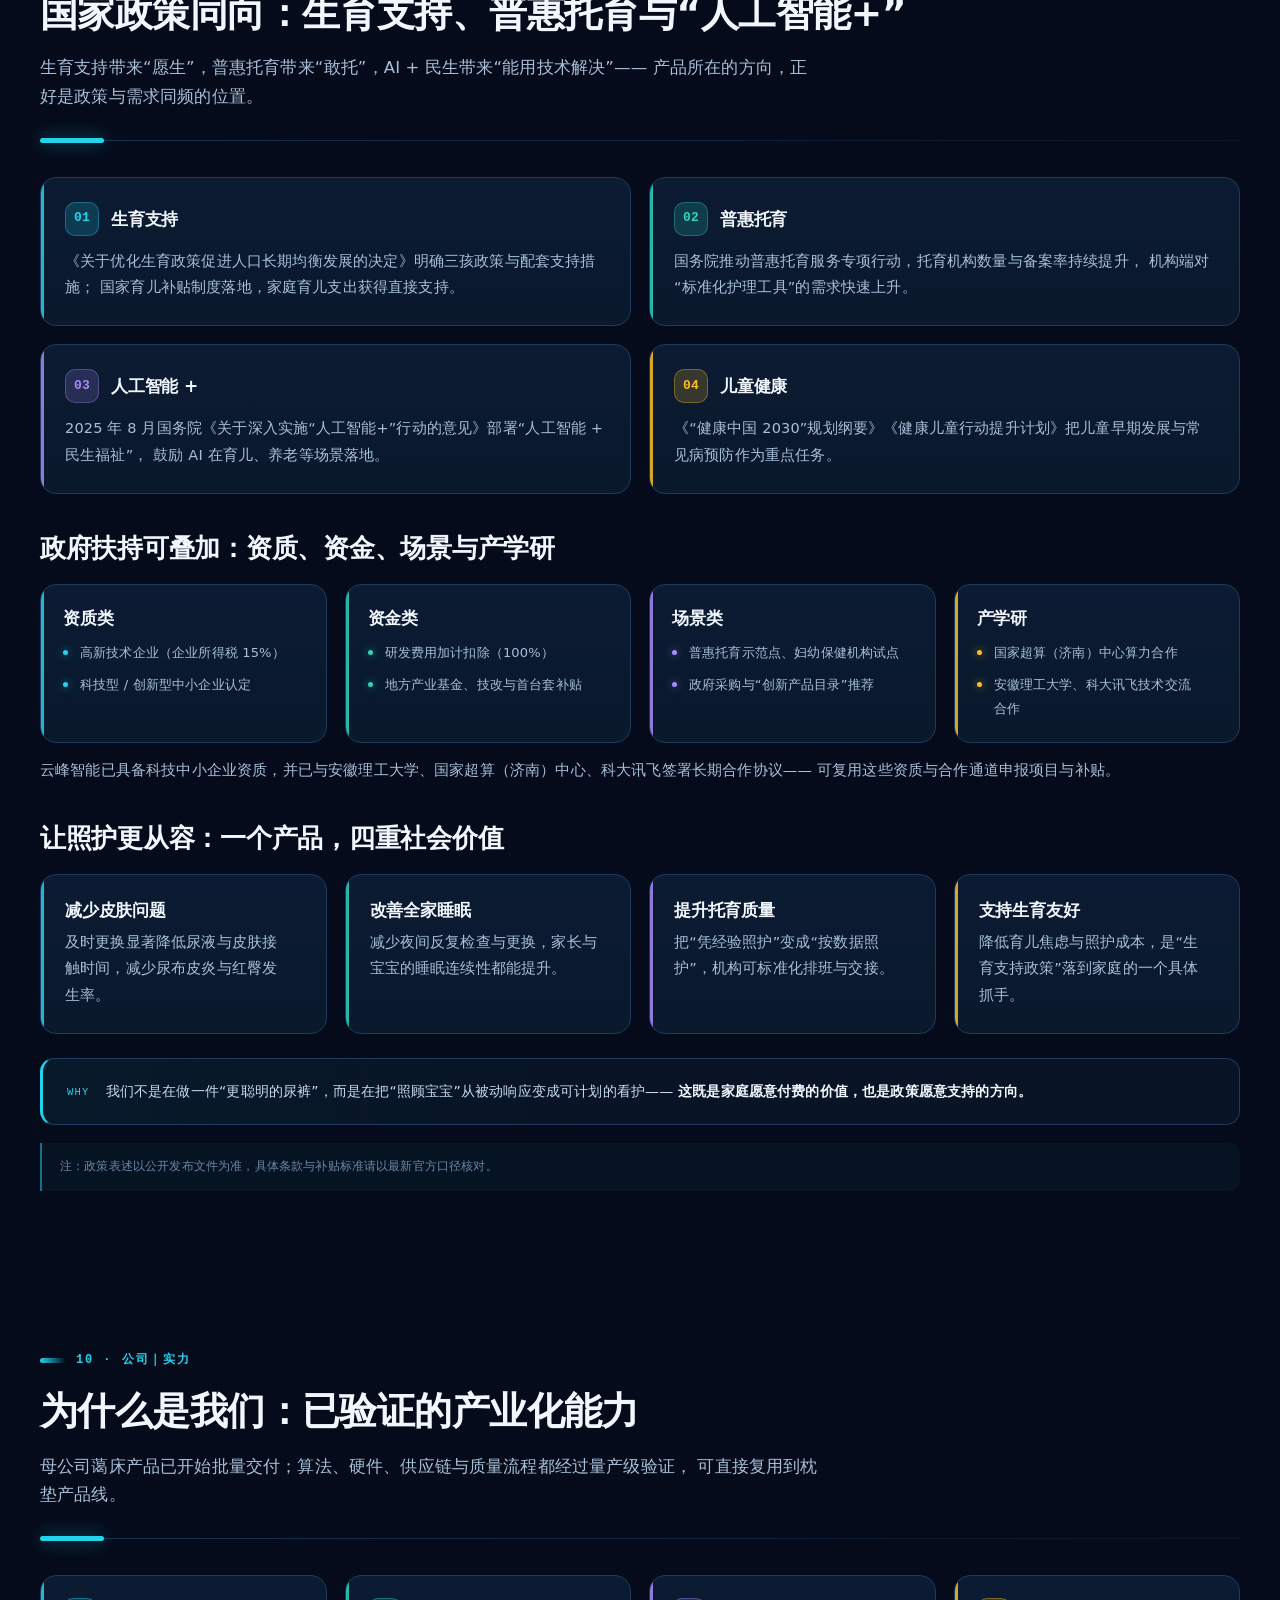
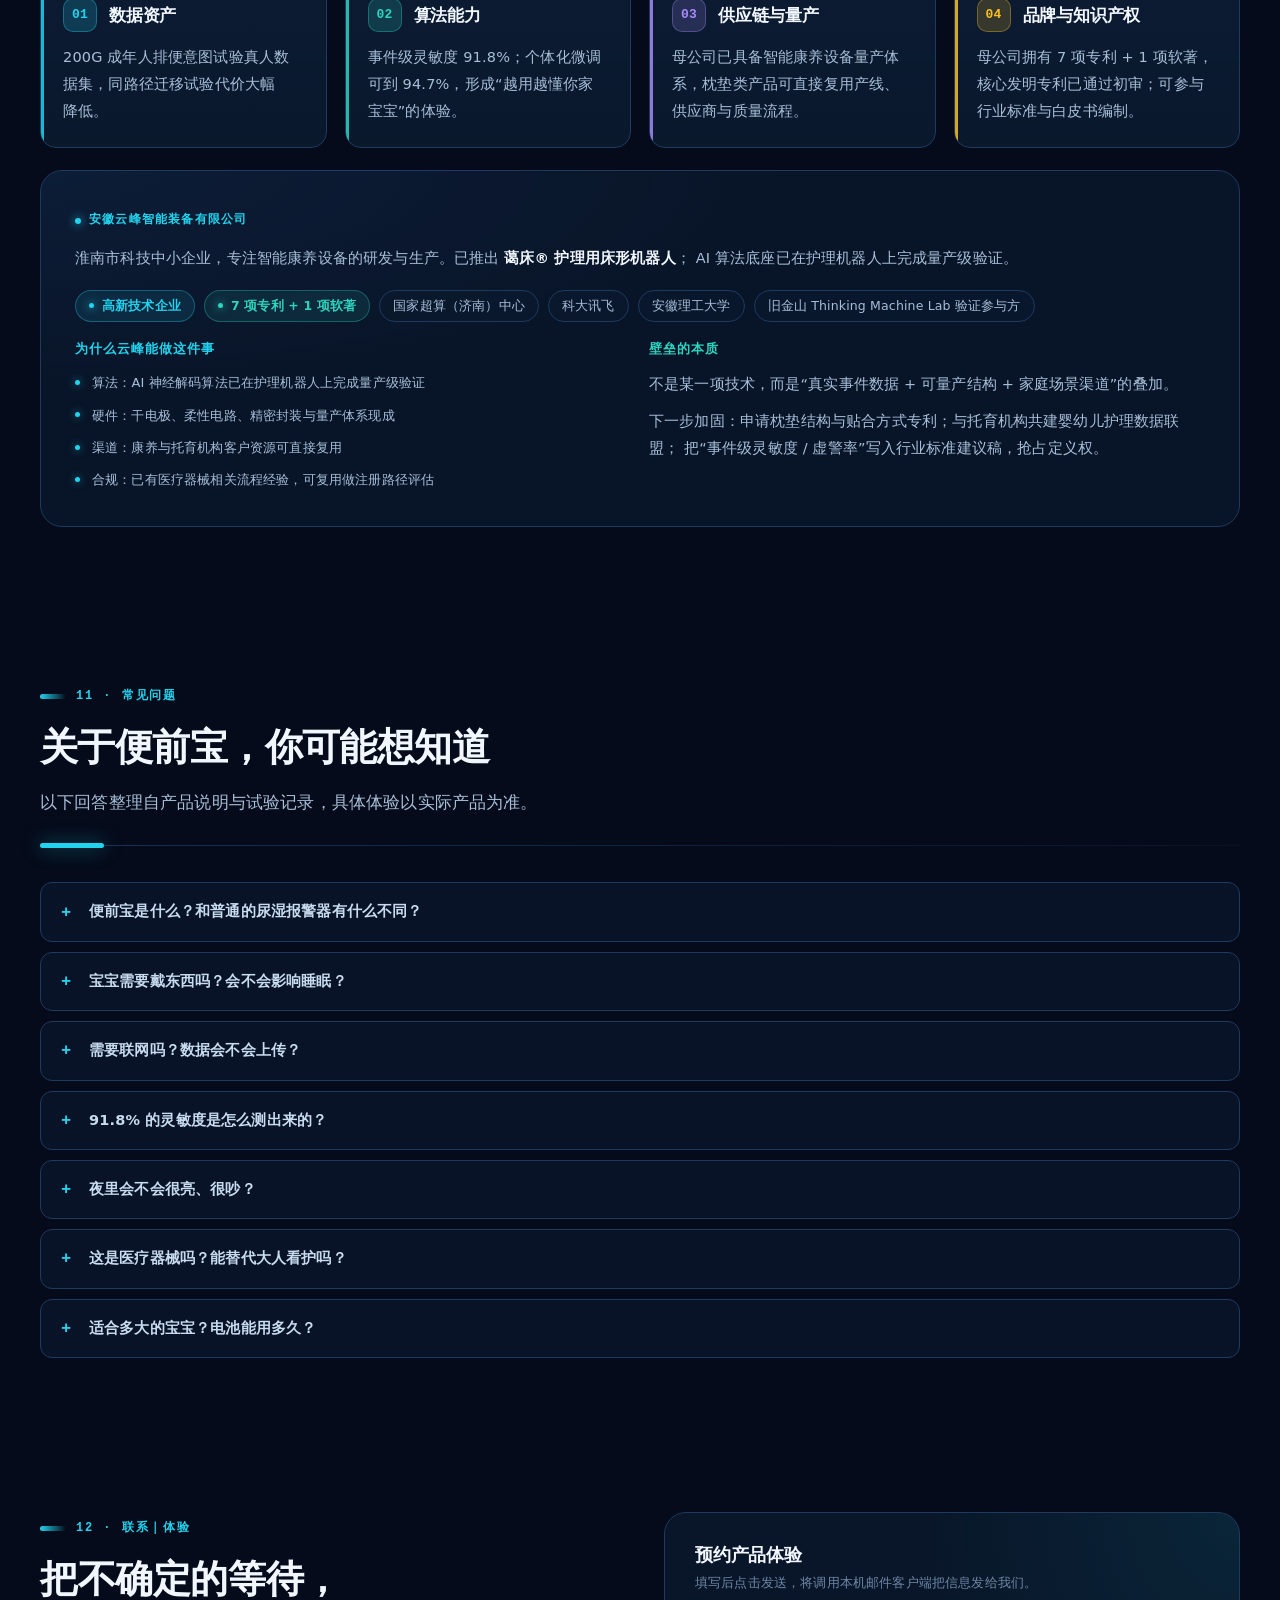
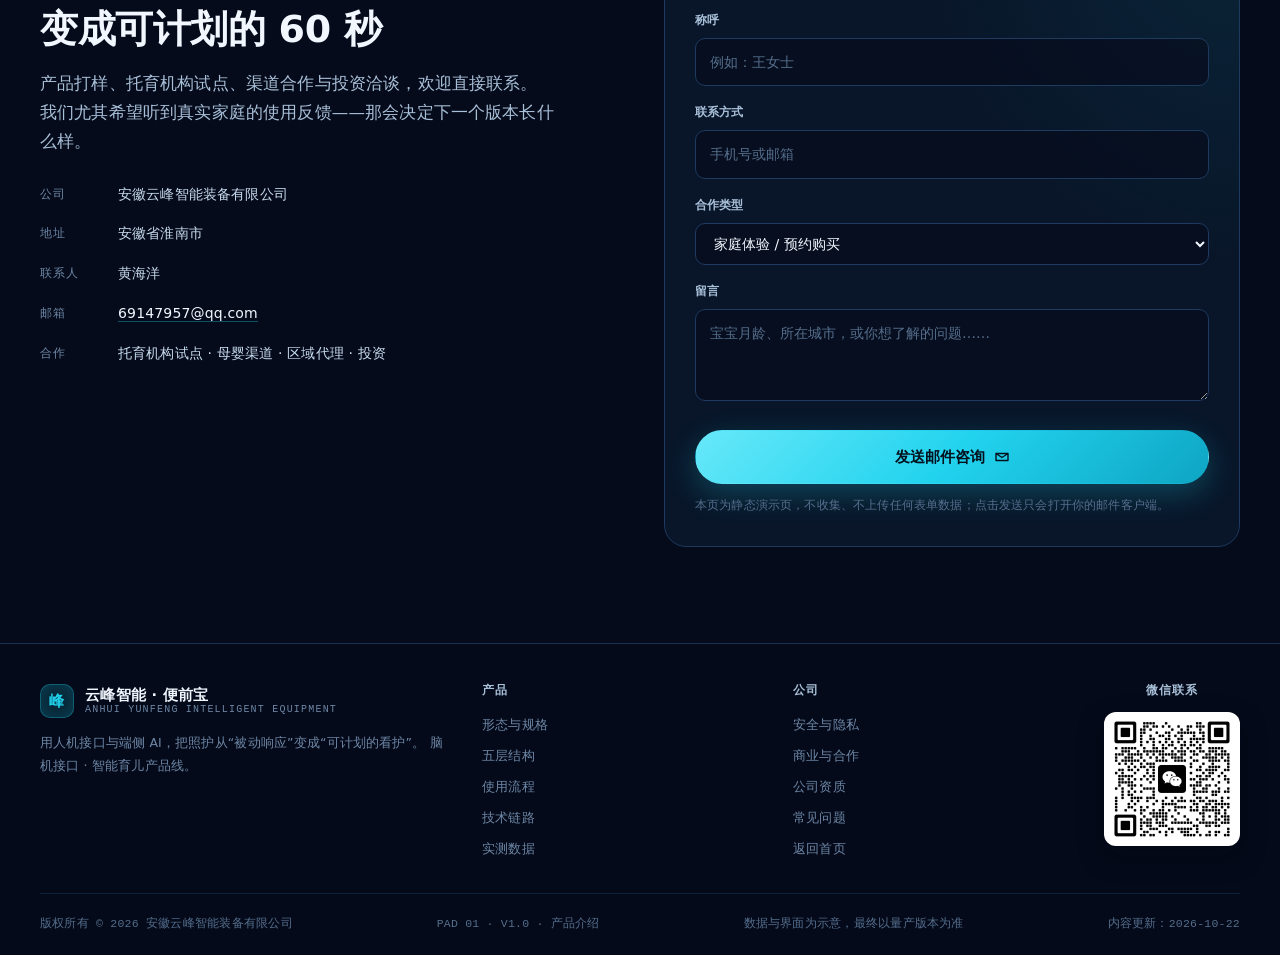
==== commit 8c07371c: "增加容易被调用的关键词" ====
--- a/about.html
+++ b/about.html
@@ -3,10 +3,26 @@
 <head>
     <meta charset="UTF-8">
     <meta name="viewport" content="width=device-width, initial-scale=1.0">
-    <title>便前宝 · 8 mm 智能枕垫，提前一分钟读懂宝宝｜安徽云峰智能装备</title>
-    <meta name="description" content="便前宝是安徽云峰智能装备有限公司推出的智能育儿产品：一张 8 mm 薄枕垫，以脑电、压力、温湿度三路感知与端侧 AI，在宝宝排便、排尿前 60–120 秒提醒看护者。">
+    <title>便前宝 · AI 婴儿排便/排尿预警智能枕垫，提前 60–120 秒｜安徽云峰智能装备</title>
+    <meta name="description" content="便前宝是安徽云峰智能装备有限公司推出的 AI 婴儿排便/排尿预警智能枕垫：8 mm 零穿戴，面向 6–24 月龄婴幼儿，通过脑电、压力与温湿度感知，在排便或排尿前 60–120 秒提醒看护者；事件级灵敏度 91.8%。">
     <meta name="theme-color" content="#050B1A">
-    <link rel="stylesheet" href="about.css?v=20261022b">
+    <meta name="robots" content="index,follow,max-snippet:-1,max-image-preview:large,max-video-preview:-1">
+    <meta name="author" content="安徽云峰智能装备有限公司">
+    <meta name="keywords" content="便前宝,婴儿排便预警,婴儿排尿预警,智能婴儿枕垫,宝宝如厕训练,大小便预警,零穿戴智能枕垫,非接触式监测,6-24月龄,婴幼儿护理,智能育儿,脑电感知,端侧AI,宝宝把尿,戒尿不湿,婴儿睡眠护理,安徽云峰智能装备,云峰智能,Toilet-Tip Pad">
+    <meta property="og:type" content="website">
+    <meta property="og:locale" content="zh_CN">
+    <meta property="og:site_name" content="云峰智能">
+    <meta property="og:title" content="便前宝 · AI 婴儿排便/排尿预警智能枕垫，提前 60–120 秒｜安徽云峰智能装备">
+    <meta property="og:description" content="便前宝是安徽云峰智能装备有限公司推出的 AI 婴儿排便/排尿预警智能枕垫：8 mm 零穿戴，面向 6–24 月龄婴幼儿，通过脑电、压力与温湿度感知，在排便或排尿前 60–120 秒提醒看护者；事件级灵敏度 91.8%。">
+    <meta property="og:image" content="assets/pad-top.jpg">
+    <meta property="og:image:alt" content="便前宝 AI 婴儿排便/排尿预警智能枕垫俯视示意">
+    <meta property="og:updated_time" content="2026-10-22T00:00:00+08:00">
+    <meta name="twitter:card" content="summary_large_image">
+    <meta name="twitter:title" content="便前宝 · AI 婴儿排便/排尿预警智能枕垫，提前 60–120 秒｜安徽云峰智能装备">
+    <meta name="twitter:description" content="便前宝是安徽云峰智能装备有限公司推出的 AI 婴儿排便/排尿预警智能枕垫：8 mm 零穿戴，面向 6–24 月龄婴幼儿，通过脑电、压力与温湿度感知，在排便或排尿前 60–120 秒提醒看护者；事件级灵敏度 91.8%。">
+    <meta name="twitter:image" content="assets/pad-top.jpg">
+
+    <link rel="stylesheet" href="about.css?v=20261022c">
     <link rel="icon" href="data:image/svg+xml,%3Csvg xmlns='http://www.w3.org/2000/svg' viewBox='0 0 64 64'%3E%3Crect width='64' height='64' rx='16' fill='%230B1A2E'/%3E%3Crect x='11' y='23' width='38' height='18' rx='6' fill='%23F9C6DE' stroke='%23F472B6' stroke-width='2'/%3E%3Ccircle cx='48' cy='29' r='2.2' fill='%2322D3EE'/%3E%3Ccircle cx='48' cy='35' r='2.2' fill='%23FBBF24'/%3E%3C/svg%3E">
     <script>
         document.documentElement.classList.add("js");
@@ -14,6 +30,223 @@
         window.setTimeout(function () {
             if (!window.__aboutReady) document.documentElement.classList.remove("js");
         }, 2500);
+    </script>
+    <script type="application/ld+json">
+{
+  "@context": "https://schema.org",
+  "@graph": [
+    {
+      "@type": "Organization",
+      "@id": "#organization",
+      "name": "安徽云峰智能装备有限公司",
+      "alternateName": [
+        "云峰智能",
+        "Anhui Yunfeng Intelligent Equipment Co., Ltd."
+      ],
+      "description": "专注智能康养设备研发与生产的高新技术企业，产品包括蔼床® AI 护理床、便前宝智能枕垫与无人艇母港总后台控制系统。",
+      "slogan": "把复杂交给机器，把从容留给人",
+      "address": {
+        "@type": "PostalAddress",
+        "addressRegion": "安徽省",
+        "addressLocality": "淮南市",
+        "addressCountry": "CN"
+      },
+      "areaServed": {
+        "@type": "Country",
+        "name": "中国"
+      },
+      "knowsAbout": [
+        "AI护理床",
+        "护理用床形机器人",
+        "智能护理床",
+        "养老护理机器人",
+        "智能康养设备",
+        "失能老人护理",
+        "婴儿排便预警",
+        "智能婴儿枕垫",
+        "宝宝如厕训练",
+        "无人艇控制系统",
+        "USV岸基控制",
+        "无人艇编队控制",
+        "脑机接口",
+        "端侧AI",
+        "具身智能"
+      ],
+      "contactPoint": {
+        "@type": "ContactPoint",
+        "contactType": "sales",
+        "email": "69147957@qq.com",
+        "availableLanguage": [
+          "zh-CN"
+        ]
+      },
+      "brand": [
+        {
+          "@type": "Brand",
+          "name": "蔼床"
+        },
+        {
+          "@type": "Brand",
+          "name": "便前宝"
+        }
+      ]
+    },
+    {
+      "@type": "WebSite",
+      "@id": "#website",
+      "name": "云峰智能",
+      "alternateName": "安徽云峰智能装备有限公司官网",
+      "inLanguage": "zh-CN",
+      "description": "云峰智能官网：蔼床 AI 护理床、便前宝婴儿排便/排尿预警智能枕垫、长航程无人艇母港总后台控制系统。",
+      "publisher": {
+        "@id": "#organization"
+      },
+      "about": {
+        "@id": "#organization"
+      }
+    },
+    {
+      "@type": "WebPage",
+      "@id": "#webpage",
+      "name": "便前宝 · AI 婴儿排便/排尿预警智能枕垫，提前 60–120 秒｜安徽云峰智能装备",
+      "description": "便前宝是安徽云峰智能装备有限公司推出的 AI 婴儿排便/排尿预警智能枕垫：8 mm 零穿戴，面向 6–24 月龄婴幼儿，通过脑电、压力与温湿度感知，在排便或排尿前 60–120 秒提醒看护者；事件级灵敏度 91.8%。",
+      "inLanguage": "zh-CN",
+      "isPartOf": {
+        "@id": "#website"
+      },
+      "about": {
+        "@id": "#product-pad"
+      },
+      "mainEntity": {
+        "@id": "#product-pad"
+      },
+      "dateModified": "2026-10-22",
+      "publisher": {
+        "@id": "#organization"
+      }
+    },
+    {
+      "@type": "Product",
+      "@id": "#product-pad",
+      "name": "便前宝智能枕垫",
+      "alternateName": [
+        "便前宝",
+        "AI婴儿排便/排尿预警智能枕垫",
+        "Toilet-Tip Pad"
+      ],
+      "url": "about.html",
+      "category": "智能育儿设备 / 婴儿排便/排尿预警 / 智能婴儿枕垫",
+      "description": "面向 6–24 月龄婴幼儿的 8 mm 零穿戴智能枕垫，通过脑电、压力与温湿度感知，在排便或排尿前 60–120 秒提醒看护者；事件级灵敏度 91.8%。",
+      "image": "assets/pad-top.jpg",
+      "brand": {
+        "@type": "Brand",
+        "name": "便前宝"
+      },
+      "manufacturer": {
+        "@id": "#organization"
+      },
+      "audience": {
+        "@type": "PeopleAudience",
+        "audienceType": "6–24 月龄婴幼儿家庭、托育机构、月子中心"
+      },
+      "additionalProperty": [
+        {
+          "@type": "PropertyValue",
+          "name": "厚度",
+          "value": "8 mm"
+        },
+        {
+          "@type": "PropertyValue",
+          "name": "重量",
+          "value": "320 g"
+        },
+        {
+          "@type": "PropertyValue",
+          "name": "适用月龄",
+          "value": "6–24 月龄"
+        },
+        {
+          "@type": "PropertyValue",
+          "name": "提前提醒",
+          "value": "60–120 秒"
+        },
+        {
+          "@type": "PropertyValue",
+          "name": "事件级灵敏度",
+          "value": "91.8%"
+        },
+        {
+          "@type": "PropertyValue",
+          "name": "提前量中位数",
+          "value": "87 秒"
+        }
+      ]
+    },
+    {
+      "@type": "FAQPage",
+      "@id": "#faq",
+      "name": "关于便前宝，你可能想知道",
+      "mainEntity": [
+        {
+          "@type": "Question",
+          "name": "便前宝是什么？和普通的尿湿报警器有什么不同？",
+          "acceptedAnswer": {
+            "@type": "Answer",
+            "text": "便前宝是一张 8 mm 厚的智能枕垫：宝宝躺下后，它同时读取脑电、压力与温湿度，由端侧 AI 判断是否即将排便或排尿，并在事件发生前 60–120 秒提醒看护者。普通尿湿报警器是在“已经尿了”之后才响；便前宝回答的是“什么时候要拉”。"
+          }
+        },
+        {
+          "@type": "Question",
+          "name": "宝宝需要戴东西吗？会不会影响睡眠？",
+          "acceptedAnswer": {
+            "@type": "Answer",
+            "text": "不需要。零穿戴、无贴片、无需导电膏，也不改变宝宝的睡眠姿势。后枕与颈侧自然贴合中部电极阵列，压力层覆盖整张垫子；厚度 8 mm、重量 320 g，手感接近普通婴儿枕。"
+          }
+        },
+        {
+          "@type": "Question",
+          "name": "需要联网吗？数据会不会上传？",
+          "acceptedAnswer": {
+            "@type": "Answer",
+            "text": "不需要联网。采集、处理、推理都在随附的 SOM 模组内完成，断网仍可预警。原始信号不上传云端，云端只接收脱敏统计；身份信息与数据分离存储，家长可随时关闭提醒或删除数据。"
+          }
+        },
+        {
+          "@type": "Question",
+          "name": "91.8% 的灵敏度是怎么测出来的？",
+          "acceptedAnswer": {
+            "@type": "Answer",
+            "text": "来自 60 名 6–24 月龄婴幼儿、648.7 小时自然情境记录与 659 次事件真值；采用婴幼儿独立五折交叉验证。事件真值用尿裤传感贴片、视频与日志三路对照，三路信号同一时钟打时间戳，偏差小于 1 ms；所有指标经多重比较校正后仍然显著（p 值小于 0.05）。"
+          }
+        },
+        {
+          "@type": "Question",
+          "name": "夜里会不会很亮、很吵？",
+          "acceptedAnswer": {
+            "@type": "Answer",
+            "text": "不会。3 颗 1.5 mm LED 位于 8 mm 右端侧面，正面无光，夜间只在预警时轻闪；提醒可分级为提示音、轻震或床头灯颜色。系统只在“高置信 + 连续两窗”时提醒，并设 5 分钟不应期。"
+          }
+        },
+        {
+          "@type": "Question",
+          "name": "这是医疗器械吗？能替代大人看护吗？",
+          "acceptedAnswer": {
+            "@type": "Answer",
+            "text": "不是。便前宝定位为非医疗健康电子产品，不用于疾病的诊断、治疗或监护替代，也不能替代成人看护。公司同步启动儿童健康类产品的注册检验与临床评价评估；如宝宝出现异常，请及时就医。"
+          }
+        },
+        {
+          "@type": "Question",
+          "name": "适合多大的宝宝？电池能用多久？",
+          "acceptedAnswer": {
+            "@type": "Answer",
+            "text": "试验覆盖 6–24 月龄健康婴幼儿；产品按自然作息连续记录。电池供电可连续运行 2.5 小时以上，外接电源可长时使用；续航数据来自验证样机。"
+          }
+        }
+      ]
+    }
+  ]
+}
     </script>
 </head>
 <body>
@@ -57,18 +290,18 @@
                 <div class="hero__copy">
                     <p class="hero__meta">
                         <span class="dot" aria-hidden="true"></span>
-                        PAD 01 · 2026 · V1.0
+                        AI 婴儿排便/排尿预警 · 智能枕垫
                         <span class="sep" aria-hidden="true">｜</span>
-                        脑机接口 · 智能育儿产品线
+                        8 mm 零穿戴 · 端侧 AI
                     </p>
 
                     <h1>便前宝</h1>
                     <p class="hero__title-sub">一张薄薄的枕垫，<span>提前一分钟</span>读懂宝宝</p>
 
                     <p class="hero__lead">
-                        宝宝不需要穿戴任何东西。躺下的那一刻，枕垫开始读取皮层电活动、压力与微环境，
-                        端侧 AI 在排便或排尿发生前 <strong>60–120 秒</strong>提醒看护者——
-                        把“随时待命”的不确定等待，变成可以计划的 60 秒。
+                        便前宝是面向 6–24 月龄婴幼儿的 AI 排便/排尿预警智能枕垫。宝宝不需要穿戴任何东西，
+                        躺下后枕垫开始读取脑电、压力与微环境，端侧 AI 在排便或排尿发生前
+                        <strong>60–120 秒</strong>提醒看护者——把“随时待命”的不确定等待，变成可以计划的 60 秒。
                     </p>
 
                     <div class="chips hero__chips">
@@ -90,7 +323,7 @@
                 <div class="hero__visual">
                     <div class="shot">
                         <img src="assets/pad-hero.jpg" width="1420" height="520"
-                             alt="便前宝智能枕垫产品示意：樱花粉色的 8 mm 枕垫，右端侧面设有 LED 指示灯与接口，外置电池与 SOM 模组经柔性连线接入">
+                             alt="便前宝 AI 婴儿排便/排尿预警智能枕垫产品示意：樱花粉色 8 mm 枕垫，右端侧面设有 LED 指示灯与接口，外置电池与 SOM 模组经柔性连线接入">
                         <span class="float-chip float-chip--a">端侧推理 · 无需联网</span>
                         <span class="float-chip float-chip--b">断网仍可预警</span>
                     </div>
@@ -111,15 +344,50 @@
                         <div class="kpi__note">605 / 659 次事件 · 跨婴幼儿 ±4.6%</div>
                     </div>
                     <div class="kpi" style="--accent: var(--violet)">
-                        <div class="kpi__value"><span data-count="0.21" data-decimals="2">1.2%</span><small>次/时</small></div>
-                        <div class="kpi__label">虚警率低于</div>
-                        <div class="kpi__note">预算 ≤ 0.25 次/时</div>
+                        <div class="kpi__value"><span data-count="1.2" data-decimals="1">1.2</span><small>%</small></div>
+                        <div class="kpi__label">虚警率</div>
+                        <div class="kpi__note">预算 ≤ 2.5%</div>
                     </div>
                     <div class="kpi" style="--accent: var(--amber)">
                         <div class="kpi__value"><span data-count="87" data-decimals="0">87</span><small>s</small></div>
                         <div class="kpi__label">提前量中位数</div>
                         <div class="kpi__note">IQR 73–103 秒</div>
                     </div>
+                </div>
+            </div>
+        </section>
+
+        <!-- ================= 核心信息｜AI 摘要 ================= -->
+        <section class="section section--tight" id="summary" aria-labelledby="summary-title">
+            <div class="wrap">
+                <div class="panel ai-summary" data-reveal>
+                    <div class="panel__label">核心信息｜AI 摘要</div>
+                    <h2 id="summary-title">便前宝是什么？适合谁？</h2>
+                    <p class="ai-summary__lead">
+                        <strong>便前宝</strong>是安徽云峰智能装备有限公司推出的 <strong class="nowrap">AI 婴儿排便/排尿预警智能枕垫</strong>。
+                        它是一张 8 mm 厚、可替代普通婴儿枕的零穿戴枕垫，面向 <span class="nowrap">6–24 月龄婴幼儿，</span>
+                        通过脑电、压力与温湿度感知，由端侧 AI 在排便或排尿前 60–120 秒提醒看护者。
+                    </p>
+                    <div class="chips" style="margin-top: 16px">
+                        <span class="chip" style="--accent: var(--pink)">零穿戴</span>
+                        <span class="chip" style="--accent: var(--cyan)">8 mm</span>
+                        <span class="chip" style="--accent: var(--teal)">提前 60–120 秒</span>
+                        <span class="chip" style="--accent: var(--violet)">事件级灵敏度 91.8%</span>
+                        <span class="chip" style="--accent: var(--amber)">数据本地处理</span>
+                    </div>
+
+                    <div class="grid grid--2" style="margin-top: 20px">
+                        <article class="card card--flat" style="--accent: var(--cyan)">
+                            <h3 class="card__title">适合谁</h3>
+                            <p class="card__text">6–24 月龄婴幼儿家庭、托育机构与月子中心；尤其适合希望提前准备、减少夜间反复查看、建立如厕节律的家庭。</p>
+                        </article>
+                        <article class="card card--flat" style="--accent: var(--teal)">
+                            <h3 class="card__title">与普通尿湿报警器的区别</h3>
+                            <p class="card__text">尿湿报警器在“已经发生”后提醒；便前宝通过生理信号预测，在事件发生前 60–120 秒提醒，把事后处理变成事前准备。</p>
+                        </article>
+                    </div>
+
+                    <p class="ai-summary__meta">信息更新：<time datetime="2026-10-22">2026-10-22</time> · 本产品为非医疗健康电子产品，不用于疾病诊断或治疗。</p>
                 </div>
             </div>
         </section>
@@ -224,7 +492,7 @@
             <div class="wrap">
                 <div class="sec-head" data-reveal>
                     <p class="eyebrow">02 · 产品｜形态</p>
-                    <h2>一张 8 mm 的薄枕垫：铺上就用，宝宝零负担</h2>
+                    <h2>便前宝：一张 8 mm 的<span class="nowrap">智能枕垫，</span>铺上就用，宝宝零负担</h2>
                     <p class="sec-sub">
                         它首先是一张好睡的枕头：300 × 240 × 8 mm、320 g，替换现有婴儿枕即可升级；
                         其次才是一台贴身的感知设备——宝宝不需要戴任何东西，也不用改变睡姿。
@@ -658,7 +926,7 @@
                         <div class="kpi__note">605 / 659 次事件</div>
                     </div>
                     <div class="kpi" style="--accent: var(--violet)">
-                        <div class="kpi__value"><span data-count="0.21" data-decimals="2">1.2</span><small>%</small></div>
+                        <div class="kpi__value"><span data-count="1.2" data-decimals="1">1.2</span><small>%</small></div>
                         <div class="kpi__label">虚警率</div>
                         <div class="kpi__note">预算 ≤ 2.5%</div>
                     </div>
@@ -1379,6 +1647,7 @@
                 <span>版权所有 © <span id="year">2026</span> 安徽云峰智能装备有限公司</span>
                 <span>PAD 01 · V1.0 · 产品介绍</span>
                 <span>数据与界面为示意，最终以量产版本为准</span>
+                <span>内容更新：<time datetime="2026-10-22">2026-10-22</time></span>
             </div>
         </div>
     </footer>
--- a/about.css
+++ b/about.css
@@ -1703,3 +1703,29 @@
 @media (max-width: 600px) {
   .footer__top--qr { grid-template-columns: 1fr; }
 }
+
+/* ---------- AI 摘要 / 答案块 ---------- */
+.ai-summary { padding: clamp(24px, 3vw, 36px); }
+.ai-summary h2 {
+  margin-top: 10px;
+  font-size: clamp(22px, 2.6vw, 32px);
+  line-height: 1.4;
+  text-wrap: balance;
+}
+.ai-summary__lead {
+  margin-top: 12px;
+  max-width: 1000px;
+  font-size: 15px;
+  line-height: 1.95;
+  color: var(--muted);
+}
+.ai-summary__lead strong { color: var(--text); }
+.ai-summary .grid { margin-top: 20px; }
+.ai-summary__meta {
+  margin-top: 16px;
+  font-family: var(--mono);
+  font-size: 10.5px;
+  letter-spacing: .03em;
+  line-height: 1.7;
+  color: var(--dim);
+}
